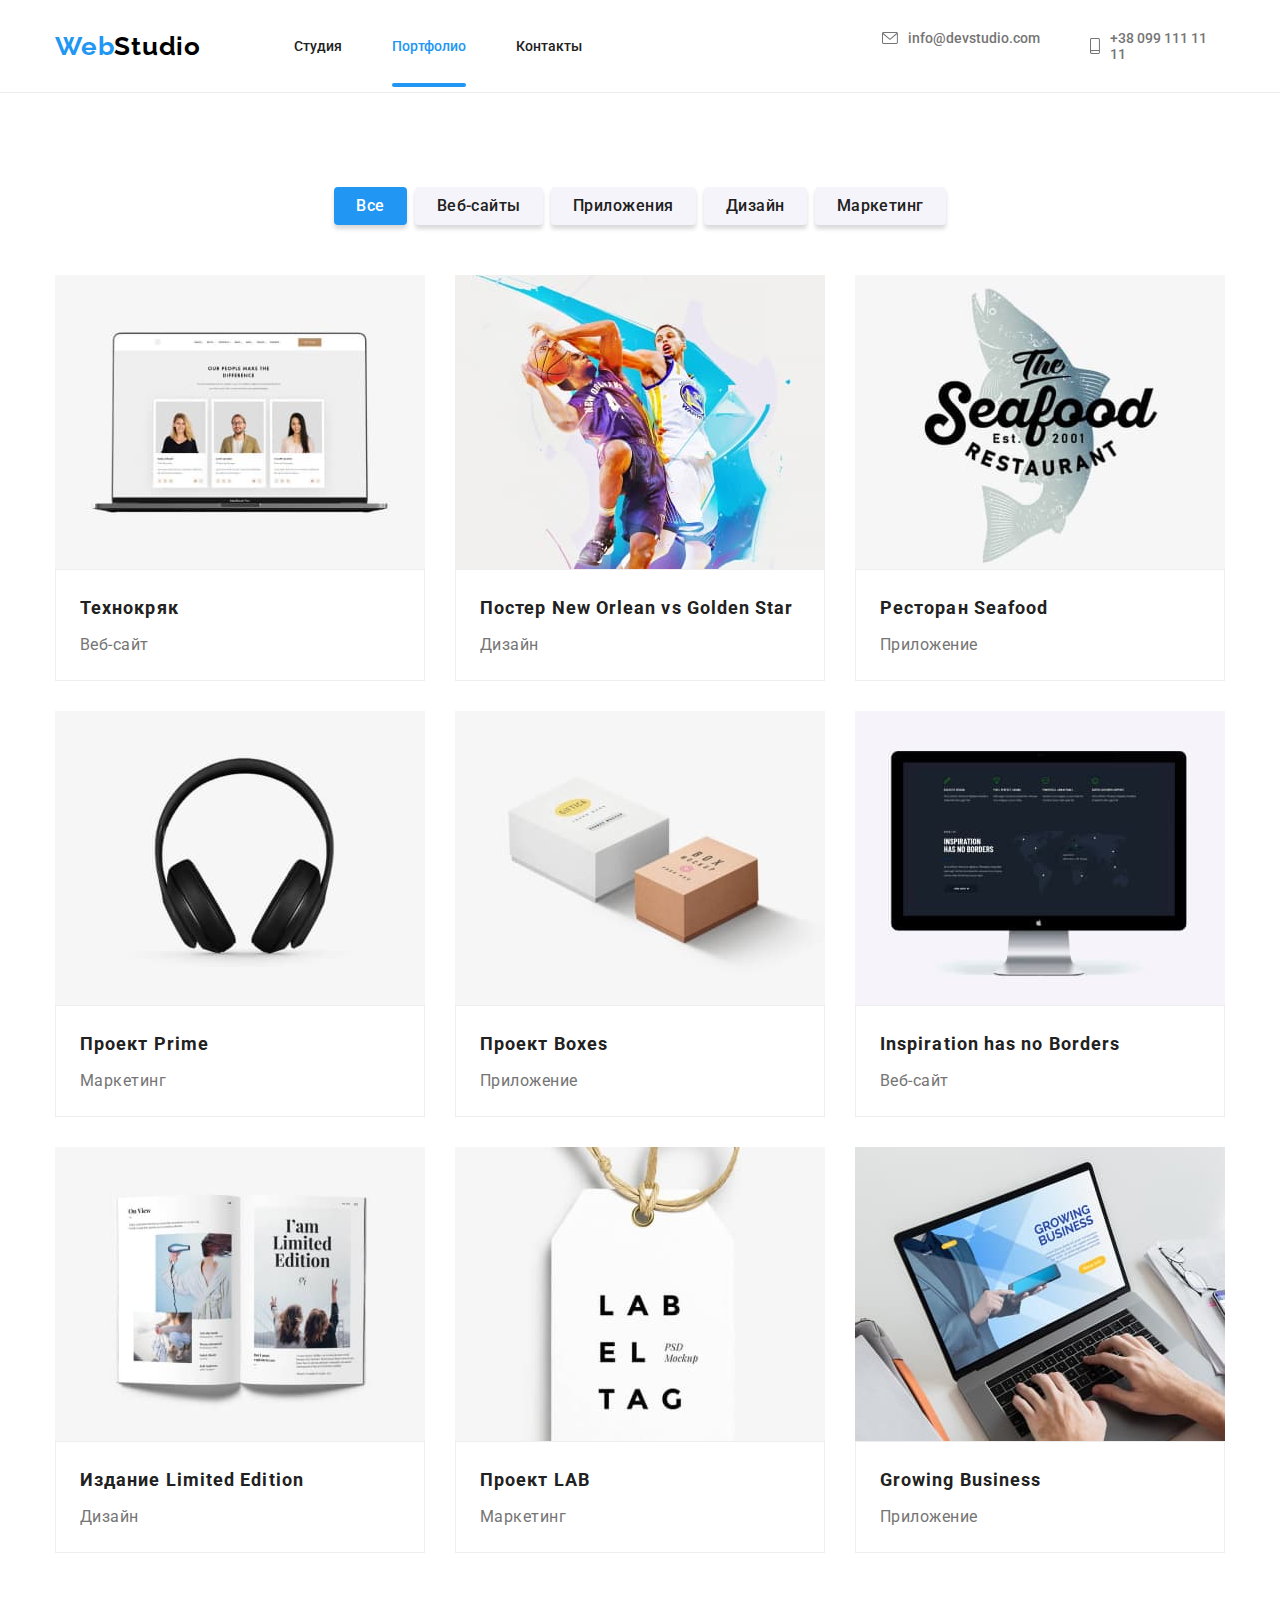
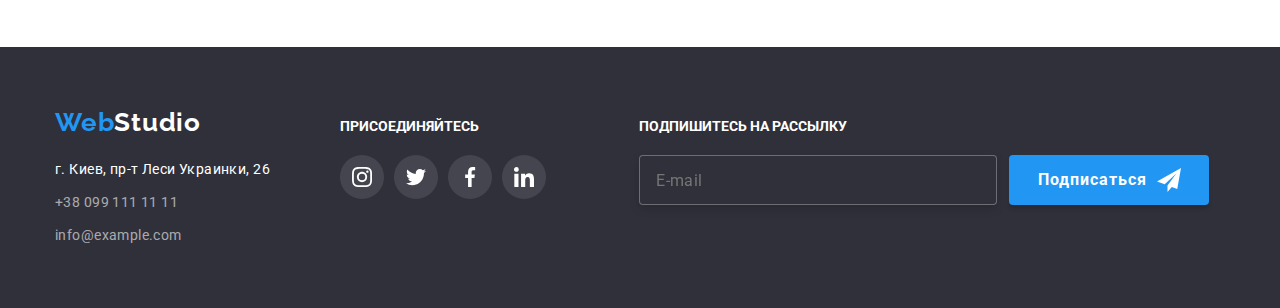
==== portfolio.html @ 6ee3300c "Initial commit" ====
<!DOCTYPE html>
<html lang="ru">
  <head>
    <meta charset="UTF-8" />
    <meta http-equiv="X-UA-Compatible" content="IE=edge" />
    <meta name="viewport" content="width=device-width, initial-scale=1.0" />
    <link
      href="https://fonts.googleapis.com/css2?family=Raleway:wght@700&family=Roboto:wght@400;500;700;900&display=swap"
      rel="stylesheet"
    />
    <link
      rel="stylesheet"
      href="https://cdnjs.cloudflare.com/ajax/libs/modern-normalize/1.1.0/modern-normalize.min.css"
    />
    <link rel="stylesheet" href="./css/main.min.css" />
    <title>Portfolio</title>
  </head>
  <body class="body portfolio">
    <header class="header">
      <div class="container container--nav">
        <a class="logo" href="index.html" lang="en"> <span class="logo-color">Web</span>Studio</a>
        <div class="burger-menu" id="burger-menu" data-menu>
          <nav>
            <ul class="nav-page list">
              <li class="nav-page__item">
                <a href="./index.html" class="nav-page__link">Студия</a>
              </li>
              <li class="nav-page__item">
                <a href="./portfolio.html" class="nav-page__link nav-page__link--current"
                  >Портфолио</a
                >
              </li>
              <li class="nav-page__item"><a href="Контакты" class="nav-page__link">Контакты</a></li>
            </ul>
          </nav>
          <ul class="nav-contact list">
            <li class="nav-contact__item">
              <a
                class="nav-contact__link nav-contact__link--color"
                href="mailto:info@devstudio.com"
              >
                <svg class="nav-contact__envelope" width="16" height="12">
                  <use href="./images/icons/sprite.svg#icon-envelope"></use>
                </svg>
                info@devstudio.com</a
              >
            </li>
            <li class="nav-contact__item">
              <a class="nav-contact__link nav-contact__link--color" href="tel:+380991111111">
                <svg class="nav-contact__phone" width="10" height="16">
                  <use href="./images/icons/sprite.svg#icon-smartphone"></use>
                </svg>
                +38 099 111 11 11</a
              >
            </li>
          </ul>
          <ul class="nav-social list">
            <li class="nav-social__item">Instagram</li>
            <li class="nav-social__item">Twitter</li>
            <li class="nav-social__item">Facebook</li>
            <li class="nav-social__item">LinkedIn</li>
          </ul>
        </div>
        <button
          type="button"
          class="burger"
          aria-expanded="false"
          aria-controls="burger-menu"
          data-menu-button
        >
          <svg class="burger__icon" aria-label="Бургер меню" width="40" height="40">
            <use class="burger__icon-menu" href="./images/icons/sprite.svg#icon-burger"></use>
            <use
              class="burger__icon-close"
              href="./images/icons/sprite.svg#icon-close_burger"
            ></use>
          </svg>
        </button>
      </div>
    </header>
    <main>
      <section class="section">
        <div class="container">
          <h2 hidden>Фильтр</h2>
          <ul class="filter">
            <li class="filter__container">
              <button type="button" class="button filter__button filter__button--current">
                Все
              </button>
            </li>
            <li class="filter__container">
              <button type="button" class="button filter__button">Веб-сайты</button>
            </li>
            <li class="filter__container">
              <button type="button" class="button filter__button">Приложения</button>
            </li>
            <li class="filter__container">
              <button type="button" class="button filter__button">Дизайн</button>
            </li>
            <li class="filter__container">
              <button type="button" class="button filter__button">Маркетинг</button>
            </li>
          </ul>
          <ul class="gallery">
            <li class="card">
              <a class="card__link" href="">
                <div class="card__container">
                  <img
                    srcset="./images/img_nn.jpg 1x, ./images/img_nn@2x.jpg 2x"
                    class="card__img"
                    src="./images/img_nn.jpg"
                    alt="Технокряк"
                    width="370"
                    height="294"
                  />
                  <div class="card__thumb">
                    <p class="card__text">
                      Ресурс предлагает комплексные предложения с разным уровнем функционала и
                      сервисов. Все это позволит посетителю получить исчерпывающие сведения о
                      компании или частном лице.
                    </p>
                  </div>
                </div>
                <div class="card__text-container">
                  <h2 class="card__name">Технокряк</h2>
                  <p class="card__comment">Веб-сайт</p>
                </div>
              </a>
            </li>
            <li class="card">
              <a class="card__link" href="">
                <div class="card__container">
                  <img
                    srcset="./images/img_bb.jpg 1x, ./images/img_bb@2x.jpg 2x"
                    class="card__img"
                    src="./images/img_bb.jpg"
                    alt="Постер New Orlean vs Golden Star"
                    width="370"
                    height="294"
                  />
                  <div class="card__thumb">
                    <p class="card__text">
                      Ресурс предлагает комплексные предложения с разным уровнем функционала и
                      сервисов. Все это позволит посетителю получить исчерпывающие сведения о
                      компании или частном лице.
                    </p>
                  </div>
                </div>
                <div class="card__text-container">
                  <h2 class="card__name">Постер New Orlean vs Golden Star</h2>
                  <p class="card__comment">Дизайн</p>
                </div>
              </a>
            </li>
            <li class="card">
              <a class="card__link" href="">
                <div class="card__container">
                  <img
                    srcset="./images/img_sea.jpg 1x, ./images/img_sea@2x.jpg 2x"
                    class="card__img"
                    src="./images/img_sea.jpg"
                    alt="Ресторан Seafood"
                    width="370"
                    height="294"
                  />
                  <div class="card__thumb">
                    <p class="card__text">
                      Ресурс предлагает комплексные предложения с разным уровнем функционала и
                      сервисов. Все это позволит посетителю получить исчерпывающие сведения о
                      компании или частном лице.
                    </p>
                  </div>
                </div>
                <div class="card__text-container">
                  <h2 class="card__name">Ресторан Seafood</h2>
                  <p class="card__comment">Приложение</p>
                </div>
              </a>
            </li>
            <li class="card">
              <a class="card__link" href="">
                <div class="card__container">
                  <img
                    srcset="./images/img_na.jpg 1x, ./images/img_na@2x.jpg 2x"
                    class="card__img"
                    src="./images/img_na.jpg"
                    alt="Проект Prime"
                    width="370"
                    height="294"
                  />
                  <div class="card__thumb">
                    <p class="card__text">
                      Ресурс предлагает комплексные предложения с разным уровнем функционала и
                      сервисов. Все это позволит посетителю получить исчерпывающие сведения о
                      компании или частном лице.
                    </p>
                  </div>
                </div>
                <div class="card__text-container">
                  <h2 class="card__name">Проект Prime</h2>
                  <p class="card__comment">Маркетинг</p>
                </div>
              </a>
            </li>
            <li class="card">
              <a class="card__link" href="">
                <div class="card__container">
                  <img
                    srcset="./images/img_box.jpg 1x, ./images/img_box@2x.jpg 2x"
                    class="card__img"
                    src="./images/img_box.jpg"
                    alt="Проект Boxes"
                    width="370"
                    height="294"
                  />
                  <div class="card__thumb">
                    <p class="card__text">
                      Ресурс предлагает комплексные предложения с разным уровнем функционала и
                      сервисов. Все это позволит посетителю получить исчерпывающие сведения о
                      компании или частном лице.
                    </p>
                  </div>
                </div>
                <div class="card__text-container">
                  <h2 class="card__name">Проект Boxes</h2>
                  <p class="card__comment">Приложение</p>
                </div>
              </a>
            </li>
            <li class="card">
              <a class="card__link" href="">
                <div class="card__container">
                  <img
                    srcset="./images/img_d.jpg 1x, ./images/img_d@2x.jpg 2x"
                    class="card__img"
                    src="./images/img_d.jpg"
                    alt="Inspiration has no Borders"
                    width="370"
                    height="294"
                  />
                  <div class="card__thumb">
                    <p class="card__text">
                      Ресурс предлагает комплексные предложения с разным уровнем функционала и
                      сервисов. Все это позволит посетителю получить исчерпывающие сведения о
                      компании или частном лице.
                    </p>
                  </div>
                </div>
                <div class="card__text-container">
                  <h2 class="card__name" lang="en">Inspiration has no Borders</h2>
                  <p class="card__comment">Веб-сайт</p>
                </div>
              </a>
            </li>
            <li class="card">
              <a class="card__link" href="">
                <div class="card__container">
                  <img
                    srcset="./images/img_b.jpg 1x, ./images/img_b@2x.jpg 2x"
                    class="card__img"
                    src="./images/img_b.jpg"
                    alt="Издание Limited Edition"
                    width="370"
                    height="294"
                  />
                  <div class="card__thumb">
                    <p class="card__text">
                      Ресурс предлагает комплексные предложения с разным уровнем функционала и
                      сервисов. Все это позволит посетителю получить исчерпывающие сведения о
                      компании или частном лице.
                    </p>
                  </div>
                </div>
                <div class="card__text-container">
                  <h2 class="card__name">Издание Limited Edition</h2>
                  <p class="card__comment">Дизайн</p>
                </div>
              </a>
            </li>
            <li class="card">
              <a class="card__link" href="">
                <div class="card__container">
                  <img
                    srcset="./images/img_lab.jpg 1x, ./images/img_lab@2x.jpg 2x"
                    class="card__img"
                    src="./images/img_lab.jpg"
                    alt="Проект LAB"
                    width="370"
                    height="294"
                  />
                  <div class="card__thumb">
                    <p class="card__text">
                      Ресурс предлагает комплексные предложения с разным уровнем функционала и
                      сервисов. Все это позволит посетителю получить исчерпывающие сведения о
                      компании или частном лице.
                    </p>
                  </div>
                </div>
                <div class="card__text-container">
                  <h2 class="card__name">Проект LAB</h2>
                  <p class="card__comment">Маркетинг</p>
                </div>
              </a>
            </li>
            <li class="card">
              <a class="card__link" href="">
                <div class="card__container">
                  <img
                    srcset="./images/img_n.jpg 1x, ./images/img_n@2x.jpg 2x"
                    class="card__img"
                    src="./images/img_n.jpg"
                    alt="Growing Business"
                    width="370"
                    height="294"
                  />
                  <div class="card__thumb">
                    <p class="card__text">
                      Ресурс предлагает комплексные предложения с разным уровнем функционала и
                      сервисов. Все это позволит посетителю получить исчерпывающие сведения о
                      компании или частном лице.
                    </p>
                  </div>
                </div>
                <div class="card__text-container">
                  <h2 class="card__name" lang="en">Growing Business</h2>
                  <p class="card__comment">Приложение</p>
                </div>
              </a>
            </li>
          </ul>
        </div>
      </section>
    </main>
    <footer class="footer">
      <div class="container container--footer">
        <div class="connect-footer">
          <div class="adress">
            <a class="logo" href="./index.html" lang="en">
              <span class="logo-color">Web</span><span class="logo-color2">Studio</span></a
            >
            <address>
              <ul class="footer-adress list">
                <li class="footer-adress__item">
                  <a class="footer-adress__link" href="https://goo.gl/maps/iKXkamstdU8A9RDW7"
                    >г. Киев, пр-т Леси Украинки, 26</a
                  >
                </li>
                <li class="footer-adress__item">
                  <a class="footer-adress__link footer-adress__telmail" href="tel:+380991111111"
                    >+38 099 111 11 11</a
                  >
                </li>
                <li class="footer-adress__item">
                  <a
                    class="footer-adress__link footer-adress__telmail"
                    href="mailto:info@example.com"
                    >info@example.com</a
                  >
                </li>
              </ul>
            </address>
          </div>
          <div class="content">
            <h4 class="footer__title">ПРИСОЕДИНЯЙТЕСЬ</h4>
            <ul class="social-network social-network-footer list">
              <li class="social-network__item">
                <a class="social-network__link" href="" aria-label="Instagram">
                  <svg class="social-network__icon" width="20" height="20">
                    <use href="./images/icons/sprite.svg#icon-instagram"></use>
                  </svg>
                </a>
              </li>
              <li class="social-network__item">
                <a class="social-network__link" href="" aria-label="Twitter">
                  <svg class="social-network__icon" width="20" height="20">
                    <use href="./images/icons/sprite.svg#icon-twitter"></use>
                  </svg>
                </a>
              </li>
              <li class="social-network__item">
                <a class="social-network__link" href="" aria-label="Facebook">
                  <svg class="social-network__icon" width="20" height="20">
                    <use href="./images/icons/sprite.svg#icon-facebook"></use>
                  </svg>
                </a>
              </li>
              <li class="social-network__item">
                <a class="social-network__link" href="" aria-label="LinkedIn">
                  <svg class="social-network__icon" width="20" height="20">
                    <use href="./images/icons/sprite.svg#icon-linkedin"></use>
                  </svg>
                </a>
              </li>
            </ul>
          </div>
        </div>
        <div class="footer-connect">
          <h4 class="footer__title">ПОДПИШИТЕСЬ НА РАССЫЛКУ</h4>
          <form class="footer-connect__form">
            <label class="footer-connect__field">
              <input
                class="footer-connect__input"
                name="footer-email"
                type="email"
                placeholder="E-mail"
              />
            </label>
            <div class="footer_button">
              <button type="submit" class="button button-footer">Подписаться</button>
              <svg class="button-footer-icon" width="24" height="24">
                <use href="./images/icons/sprite.svg#icon-telegram"></use>
              </svg>
            </div>
          </form>
        </div>
      </div>
    </footer>
    <script src="./js/modal.js"></script>
    <script src="./js/burger.js"></script>
  </body>
</html>
---- css/main.min.css ----
h1,h2,h3,h4,h5,h6,p,ul{margin-top:0;margin-bottom:0}ul{padding-left:0}.body .button{cursor:pointer;border:none}html{-webkit-box-sizing:border-box;box-sizing:border-box}*,*::before,*::after{-webkit-box-sizing:inherit;box-sizing:inherit}img{display:block;max-width:100%;height:auto}.body{font-family:Roboto, sans-serif;font-style:normal;font-weight:400;color:#757575}.container{margin:0 auto;padding-left:15px;padding-right:15px}@media screen and (min-width: 480px){.container{width:480px}}@media screen and (min-width: 768px){.container{width:768px}}@media screen and (min-width: 1200px){.container{width:1200px}}.section{padding-top:60px}@media screen and (min-width: 1200px){.section{padding-top:94px;padding-bottom:94px}}.list,.main .company-list,.task-list,.company-title,.clients-title,.gallery{list-style-type:none;margin:0;padding:0}.title-h2{font-weight:700;font-size:28px;line-height:1.16;text-align:center;letter-spacing:0.03em;color:#212121}@media screen and (max-width: 1199px){.title-h2{margin-bottom:30px}}@media screen and (min-width: 1200px){.title-h2{margin-bottom:50px}}@media screen and (min-width: 1200px){.title-h2{font-size:36px}}.logo{font-family:Raleway, sans-serif;font-weight:700;text-decoration:none;font-size:24px;line-height:1.16;letter-spacing:0.03em;color:#000}@media screen and (min-width: 1200px){.logo{margin-right:93px;font-size:26px;line-height:1.19;margin-bottom:25px;margin-top:25px}}.logo-color{color:#2196f3}.logo-color2{color:#fff}.button{font-weight:700;font-size:16px;font-family:inherit;line-height:1.87;letter-spacing:0.06em;color:#fff;background-color:#2196f3;-webkit-box-shadow:0px 4px 4px rgba(0,0,0,0.15);box-shadow:0px 4px 4px rgba(0,0,0,0.15);border-radius:4px;-webkit-transition:background-color 250ms cubic-bezier(0.4, 0, 0.2, 1);transition:background-color 250ms cubic-bezier(0.4, 0, 0.2, 1)}.button:hover,.button:focus{background-color:#188ce8}.button-hero{display:block;margin:0 auto;padding:10px 32px}.footer_button{position:relative}.button-footer{display:-webkit-box;display:-ms-flexbox;display:flex;padding:10px 62px 10px 29px;margin-left:12px}@media screen and (max-width: 1199px){.button-footer{margin-left:0px;margin-bottom:60px}}.button-footer-icon{position:absolute;fill:white;top:13px;right:28px}.button-modal{display:block;margin:0 auto;padding:10px 55px}.social-network{display:-webkit-box;display:-ms-flexbox;display:flex;-webkit-box-pack:center;-ms-flex-pack:center;justify-content:center}.social-network__item:not(:last-child){margin-right:10px}.social-network__link{display:-webkit-box;display:-ms-flexbox;display:flex;width:44px;height:44px;border-radius:50%;-webkit-box-pack:center;-ms-flex-pack:center;justify-content:center;-webkit-box-align:center;-ms-flex-align:center;align-items:center;cursor:pointer;background-color:rgba(255,255,255,0.1);fill:#fff;-webkit-transition:250ms cubic-bezier(0.4, 0, 0.2, 1);transition:250ms cubic-bezier(0.4, 0, 0.2, 1)}.social-network__link:hover,.social-network__link:focus{background-color:#2196f3;fill:#fff}.social-network-team{margin-top:16px}.social-network-team__item{fill:#afb1b8}.social-network-team__link{background-color:#fff;fill:#afb1b8}.social-network-team__link:hover,.social-network-team__link:focus{-webkit-filter:drop-shadow(0px 4px 4px rgba(0,0,0,0.25));filter:drop-shadow(0px 4px 4px rgba(0,0,0,0.25))}.header{border-bottom:1px solid #ececec;background-color:#fff;position:relative}.container--nav{display:-webkit-box;display:-ms-flexbox;display:flex;-webkit-box-align:center;-ms-flex-align:center;align-items:center}@media screen and (max-width: 767px){.container--nav{-webkit-box-pack:justify;-ms-flex-pack:justify;justify-content:space-between}}@media screen and (min-width: 768px) and (max-width: 1199px){.nav-contact{-webkit-box-orient:vertical;-webkit-box-direction:normal;-ms-flex-direction:column;flex-direction:column}}.nav-page,.nav-contact{display:-webkit-box;display:-ms-flexbox;display:flex;list-style-type:none;margin-left:auto;font-weight:500;font-size:14px}@media screen and (max-width: 767px){.nav-page,.nav-contact{-webkit-box-orient:vertical;-webkit-box-direction:normal;-ms-flex-direction:column;flex-direction:column;font-size:40px;line-height:1.17;letter-spacing:0.02em}}@media screen and (min-width: 768px) and (max-width: 1199px){.nav-page,.nav-contact{margin-left:88px}}@media screen and (min-width: 768px){.nav-page__item:not(:last-child),.nav-contact__item:not(:last-child){margin-right:50px}}.nav-page__link,.nav-contact__link{padding-top:10px;padding-bottom:0px;position:relative;text-decoration:none;color:#212121;-webkit-transition:250ms cubic-bezier(0.4, 0, 0.2, 1);transition:250ms cubic-bezier(0.4, 0, 0.2, 1)}@media screen and (min-width: 1200px){.nav-page__link,.nav-contact__link{padding-top:30px}}@media screen and (min-width: 768px){.nav-page__link,.nav-contact__link{padding-top:30px;padding-bottom:30px}}.nav-page__link--color,.nav-contact__link--color{padding-top:10px;padding-bottom:0px;text-decoration:none;color:#757575;-webkit-transition:250ms cubic-bezier(0.4, 0, 0.2, 1);transition:250ms cubic-bezier(0.4, 0, 0.2, 1)}@media screen and (min-width: 1200px){.nav-page__link--color,.nav-contact__link--color{padding-top:30px;padding-bottom:30px}}.nav-page__link--current,.nav-contact__link--current{color:#2196f3}.nav-page__link--current::after,.nav-contact__link--current::after{content:'';position:absolute;left:0;bottom:-3px;width:100%;height:4px;background-color:#2196f3;border-radius:2px}.nav-page__link:hover,.nav-page__link:focus,.nav-contact__link:hover,.nav-contact__link:focus{color:#2196f3;fill:#2196f3}.nav-page__envelope,.nav-page__phone,.nav-contact__envelope,.nav-contact__phone{margin-right:10px;fill:currentColor}@media screen and (max-width: 767px){.nav-page__envelope,.nav-page__phone,.nav-contact__envelope,.nav-contact__phone{display:none}}.nav-page__link--color,.nav-contact__link--color{display:-webkit-box;display:-ms-flexbox;display:flex;-webkit-box-align:center;-ms-flex-align:center;align-items:center}@media screen and (max-width: 767px){.nav-contact__item:last-child{font-size:24px;line-height:1.16;letter-spacing:0.02em}.nav-contact__item:not(:last-child){font-size:34px;line-height:1.17;letter-spacing:0.02em;color:#2196f3}}@media screen and (min-width: 768px) and (max-width: 1200px){.nav-contact__item:last-child{padding-bottom:21px}.nav-contact__item:not(:last-child){padding-top:11px;margin-right:0px}}@media screen and (max-width: 767px){.nav-contact__item:not(:last-child){margin-top:306px}}@media screen and (min-width: 1200px){.nav-contact__item:not(:last-child){margin-left:300px}}@media screen and (max-width: 767px){.nav-page__item{margin-bottom:32px}}.burger{background-color:transparent;border:none;margin:0;padding:0;cursor:pointer}@media screen and (min-width: 768px){.burger{display:none}}.burger__icon-close{display:none}.burger.is-open .burger__icon-close{display:block}.burger.is-open .burger__icon-menu{display:none}.burger__icon{fill:currentColor}.burger:hover,.burger:focus{color:#2196f3}.nav-social{display:-webkit-box;display:-ms-flexbox;display:flex;margin-top:64px;font-size:18px;line-height:1.22;letter-spacing:0.02em;color:#2196f3}.nav-social__item:not(:last-child)::after{content:'';border:1px solid rgba(33,33,33,0.2);-webkit-transform:rotate(90deg);transform:rotate(90deg);margin-left:10px;margin-right:10px}@media screen and (min-width: 768px){.nav-social{display:none}}.burger-menu{display:-webkit-box;display:-ms-flexbox;display:flex;-webkit-box-align:center;-ms-flex-align:center;align-items:center}@media screen and (max-width: 767px){.burger-menu{display:none;position:absolute;top:100%;left:0;width:100%;background-color:#fff;padding:48px 40px;z-index:20}}@media screen and (max-width: 767px){.burger-menu.is-open{display:block}}.hero{background-color:#2f303a;padding-top:118px;padding-bottom:118px}@media screen and (min-width: 1200px){.hero{padding-top:200px;padding-bottom:210px}}.hero__title{font-weight:900;font-size:26px;line-height:1.61;text-align:center;letter-spacing:0.06em;text-transform:uppercase;color:#fff;margin-top:0;margin-bottom:30px}@media screen and (min-width: 1200px){.hero__title{font-size:44px;line-height:1.36}}.feature{list-style-type:none}@media screen and (min-width: 768px){.feature{display:-webkit-box;display:-ms-flexbox;display:flex;-ms-flex-wrap:wrap;flex-wrap:wrap;margin-right:-30px}}@media screen and (max-width: 767px){.feature__item{max-width:450px;margin-bottom:30px}}@media screen and (min-width: 768px) and (max-width: 1199px){.feature__item{width:calc((100% - 4 * 15px) / 2);margin-bottom:30px;margin-right:30px}}@media screen and (min-width: 1200px){.feature__item{width:270px}}@media screen and (min-width: 1200px){.feature__item:not(:last-child){margin-right:30px}}.feature__background{display:-webkit-box;display:-ms-flexbox;display:flex;-webkit-box-pack:center;-ms-flex-pack:center;justify-content:center;-webkit-box-align:center;-ms-flex-align:center;align-items:center;width:100%;height:120px;margin-bottom:30px;background-color:#f5f4fa}.feature__title{margin:0;font-weight:700;font-size:14px;line-height:1.14;letter-spacing:0.03em;text-transform:uppercase;color:#212121}@media screen and (max-width: 767px){.feature__title{text-align:center}}.feature__text{margin-top:10px;margin-bottom:0;font-size:14px;line-height:1.71;letter-spacing:0.03em}.overlay{background-image:-webkit-gradient(linear, left bottom, left top, from(rgba(47,48,58,0.4)), to(rgba(47,48,58,0.4))),url(../images/img_overlay.jpg);background-image:linear-gradient(to top, rgba(47,48,58,0.4), rgba(47,48,58,0.4)),url(../images/img_overlay.jpg);max-width:1600px;margin-left:auto;margin-right:auto;background-position:center;background-size:cover;background-repeat:no-repeat}@media screen and (-webkit-min-device-pixel-ratio: 2), screen and (min-resolution: 2dppx){.overlay{background-image:-webkit-gradient(linear, left bottom, left top, from(rgba(47,48,58,0.4)), to(rgba(47,48,58,0.4))),url(../images/img_overlay@2x.jpg);background-image:linear-gradient(to top, rgba(47,48,58,0.4), rgba(47,48,58,0.4)),url(../images/img_overlay@2x.jpg)}}@media screen and (max-width: 767px){.overlay{background-image:-webkit-gradient(linear, left bottom, left top, from(rgba(47,48,58,0.4)), to(rgba(47,48,58,0.4))),url(../images/img_overlay_mobile.jpg);background-image:linear-gradient(to top, rgba(47,48,58,0.4), rgba(47,48,58,0.4)),url(../images/img_overlay_mobile.jpg)}}@media screen and (max-width: 767px) and (-webkit-min-device-pixel-ratio: 2), screen and (max-width: 767px) and (min-resolution: 2dppx){.overlay{background-image:-webkit-gradient(linear, left bottom, left top, from(rgba(47,48,58,0.4)), to(rgba(47,48,58,0.4))),url(../images/img_overlay_mobile@2x.jpg);background-image:linear-gradient(to top, rgba(47,48,58,0.4), rgba(47,48,58,0.4)),url(../images/img_overlay_mobile@2x.jpg)}}@media screen and (min-width: 768px) and (max-width: 1199px){.overlay{background-image:-webkit-gradient(linear, left bottom, left top, from(rgba(47,48,58,0.4)), to(rgba(47,48,58,0.4))),url(../images/img_overlay_tablet.jpg);background-image:linear-gradient(to top, rgba(47,48,58,0.4), rgba(47,48,58,0.4)),url(../images/img_overlay_tablet.jpg)}}@media screen and (min-width: 768px) and (max-width: 1199px) and (-webkit-min-device-pixel-ratio: 2), screen and (min-width: 768px) and (max-width: 1199px) and (min-resolution: 2dppx){.overlay{background-image:-webkit-gradient(linear, left bottom, left top, from(rgba(47,48,58,0.4)), to(rgba(47,48,58,0.4))),url(../images/img_overlay_tablet@2x.jpg);background-image:linear-gradient(to top, rgba(47,48,58,0.4), rgba(47,48,58,0.4)),url(../images/img_overlay_tablet@2x.jpg)}}.backdrop{position:fixed;top:0;left:0;width:100%;height:100%;z-index:10;background-color:rgba(0,0,0,0.2);overflow-y:scroll;-webkit-transition:opacity 250ms cubic-bezier(0.4, 0, 0.2, 1),visibility 250ms cubic-bezier(0.4, 0, 0.2, 1);transition:opacity 250ms cubic-bezier(0.4, 0, 0.2, 1),visibility 250ms cubic-bezier(0.4, 0, 0.2, 1)}.backdrop.is-hidden{visibility:hidden;opacity:0;pointer-events:none}.modal-backdrop.is-hidden .modal{opacity:0;-webkit-transform:translate(-50%, -50%) scale(1.5);transform:translate(-50%, -50%) scale(1.5)}.modal{position:absolute;top:50%;left:50%;-webkit-transform:translate(-50%, -50%);transform:translate(-50%, -50%);display:-webkit-box;display:-ms-flexbox;display:flex;-webkit-box-align:center;-ms-flex-align:center;align-items:center;-webkit-box-pack:center;-ms-flex-pack:center;justify-content:center;max-width:528px;padding:40px;background-color:#fff;-webkit-box-shadow:0px 1px 3px rgba(0,0,0,0.12),0px 1px 1px rgba(0,0,0,0.14),0px 2px 1px rgba(0,0,0,0.2);box-shadow:0px 1px 3px rgba(0,0,0,0.12),0px 1px 1px rgba(0,0,0,0.14),0px 2px 1px rgba(0,0,0,0.2);border-radius:4px;opacity:1;-webkit-transform:translate(-50%, -50%) scale(1);transform:translate(-50%, -50%) scale(1);-webkit-transition:opacity 250ms cubic-bezier(0.4, 0, 0.2, 1),-webkit-transform 250ms cubic-bezier(0.4, 0, 0.2, 1);transition:opacity 250ms cubic-bezier(0.4, 0, 0.2, 1),-webkit-transform 250ms cubic-bezier(0.4, 0, 0.2, 1);transition:transform 250ms cubic-bezier(0.4, 0, 0.2, 1),opacity 250ms cubic-bezier(0.4, 0, 0.2, 1);transition:transform 250ms cubic-bezier(0.4, 0, 0.2, 1),opacity 250ms cubic-bezier(0.4, 0, 0.2, 1),-webkit-transform 250ms cubic-bezier(0.4, 0, 0.2, 1)}@media screen and (min-width: 480px) and (max-width: 1199px){.modal{width:450px}}.close-button{position:absolute;top:8px;right:8px;display:-webkit-box;display:-ms-flexbox;display:flex;-webkit-box-pack:center;-ms-flex-pack:center;justify-content:center;-webkit-box-align:center;-ms-flex-align:center;align-items:center;padding:0;margin:0;width:30px;height:30px;background-color:#fff;border:1px solid rgba(0,0,0,0.1);border-radius:50%;cursor:pointer;-webkit-transition:250ms cubic-bezier(0.4, 0, 0.2, 1);transition:250ms cubic-bezier(0.4, 0, 0.2, 1)}.close-button__icon{fill:currentColor}.close-button:hover,.close-button:focus{color:#2196f3}.order-form__title{display:-webkit-box;display:-ms-flexbox;display:flex;-webkit-box-pack:center;-ms-flex-pack:center;justify-content:center;margin-bottom:12px;font-weight:700;font-size:20px;line-height:1.15;color:#212121}@media screen and (max-width: 1199px){.order-form__title{font-size:20px;line-height:1.5;text-align:center;letter-spacing:0.03em}}.order-form__field{display:block;margin-bottom:10px;text-align:left}.order-form__label,.order-form__comments__label,.order-form__comments__text{display:inline-block;margin-bottom:4px;font-size:12px;line-height:1.17;letter-spacing:0.01em}@media screen and (max-width: 1199px){.order-form__label,.order-form__comments__label,.order-form__comments__text{letter-spacing:0.03em}}.order-form__input-container{position:relative;display:block}.order-form__input{display:-webkit-box;display:-ms-flexbox;display:flex;width:100%;height:40px;padding:12px 16px;padding-left:42px;line-height:1.14;letter-spacing:0.01em;color:#757575;border:1px solid rgba(33,33,33,0.2);border-radius:4px;-webkit-transition:border-color 250ms cubic-bezier(0.4, 0, 0.2, 1);transition:border-color 250ms cubic-bezier(0.4, 0, 0.2, 1)}.order-form__icon{position:absolute;top:50%;left:13px;color:#212121;fill:currentColor;-webkit-transform:translateY(-50%);transform:translateY(-50%);-webkit-transition:color 250ms cubic-bezier(0.4, 0, 0.2, 1);transition:color 250ms cubic-bezier(0.4, 0, 0.2, 1)}.order-form__field:focus-within .order-form__input,.order-form__field:focus-within .order-form__comments__text{outline:0;border-color:#2196f3}.order-form__field:focus-within .order-form__icon{color:#2196f3}.order-form__comments{margin-bottom:20px}.order-form__comments__text{display:-webkit-box;display:-ms-flexbox;display:flex;width:100%;height:120px;padding:12px 16px;resize:none;color:#757575;border:1px solid rgba(33,33,33,0.2);border-radius:4px;-webkit-transition:border-color 250ms cubic-bezier(0.4, 0, 0.2, 1);transition:border-color 250ms cubic-bezier(0.4, 0, 0.2, 1)}.order-form__comments::-webkit-input-placeholder{color:rgba(117,117,117,0.5)}.order-form__comments:-ms-input-placeholder{color:rgba(117,117,117,0.5)}.order-form__comments::-ms-input-placeholder{color:rgba(117,117,117,0.5)}.order-form__comments::placeholder{color:rgba(117,117,117,0.5)}.checkbox{display:-webkit-box;display:-ms-flexbox;display:flex;-webkit-box-pack:center;-ms-flex-pack:center;justify-content:center;-webkit-box-align:center;-ms-flex-align:center;align-items:center;margin-bottom:30px;width:100%}.checkbox__container{position:relative;display:block;width:16px;height:15px;margin-right:8px;cursor:pointer}.checkbox__icon-checked{position:absolute;top:0;left:0;width:16px;height:15px;-webkit-transform:scale(0.2);transform:scale(0.2);opacity:0;-webkit-transition:opacity 250ms cubic-bezier(0.4, 0, 0.2, 1),-webkit-transform 250ms cubic-bezier(0.4, 0, 0.2, 1);transition:opacity 250ms cubic-bezier(0.4, 0, 0.2, 1),-webkit-transform 250ms cubic-bezier(0.4, 0, 0.2, 1);transition:transform 250ms cubic-bezier(0.4, 0, 0.2, 1),opacity 250ms cubic-bezier(0.4, 0, 0.2, 1);transition:transform 250ms cubic-bezier(0.4, 0, 0.2, 1),opacity 250ms cubic-bezier(0.4, 0, 0.2, 1),-webkit-transform 250ms cubic-bezier(0.4, 0, 0.2, 1)}.checkbox__icon-unchecked{position:absolute;top:0;left:0;display:block;width:16px;height:15px;border:2px solid #757575;border-radius:2px;-webkit-transition:border-color 250ms cubic-bezier(0.4, 0, 0.2, 1),border-color 250ms cubic-bezier(0.4, 0, 0.2, 1);transition:border-color 250ms cubic-bezier(0.4, 0, 0.2, 1),border-color 250ms cubic-bezier(0.4, 0, 0.2, 1)}.checkbox__label{cursor:pointer;font-size:14px;line-height:1.71;letter-spacing:0.03em;color:#757575}@media screen and (max-width: 1199px){.checkbox__label{display:-webkit-box;display:-ms-flexbox;display:flex;-ms-flex-line-pack:center;align-content:center;-webkit-box-orient:vertical;-webkit-box-direction:normal;-ms-flex-direction:column;flex-direction:column;-webkit-box-align:start;-ms-flex-align:start;align-items:flex-start;margin-left:5px}}.checkbox__link{color:#2196f3;-webkit-text-decoration-line:underline;text-decoration-line:underline}.checkbox__input{position:absolute;white-space:nowrap;width:1px;height:1px;overflow:hidden;border:0;padding:0;clip:rect(0 0 0 0);-webkit-clip-path:inset(50%);clip-path:inset(50%);margin:-1px}.checkbox__input:checked+.checkbox__icon-checked{-webkit-transform:scale(1);transform:scale(1);opacity:1}.checkbox__input:checked ~ .checkbox__icon-unchecked{border-color:#2196f3}.checkbox__input:focus ~ .checkbox__icon-unchecked,.checkbox__input:hover ~ .checkbox__icon-unchecked{border-color:#2196f3}.checkbox__input:focus:checked ~ .checkbox__icon-unchecked,.checkbox__input:hover:checked ~ .checkbox__icon-unchecked{border-color:#2196f3}.team{background-color:#f5f4fa}@media screen and (min-width: 768px){.team__cont{display:-webkit-box;display:-ms-flexbox;display:flex;-ms-flex-wrap:wrap;flex-wrap:wrap;margin-left:-15px}}@media screen and (min-width: 1200px){.team__cont{-webkit-box-pack:justify;-ms-flex-pack:justify;justify-content:space-between}}.team__item{background-color:#fff;-webkit-box-shadow:0px 1px 3px rgba(0,0,0,0.12),0px 1px 1px rgba(0,0,0,0.14),0px 2px 1px rgba(0,0,0,0.2);box-shadow:0px 1px 3px rgba(0,0,0,0.12),0px 1px 1px rgba(0,0,0,0.14),0px 2px 1px rgba(0,0,0,0.2);border-radius:0px 0px 4px 4px}@media screen and (max-width: 767px){.team__item{max-width:450px;margin-bottom:30px}}@media screen and (min-width: 768px) and (max-width: 1199px){.team__item{width:calc((100% - 4 * 15px) / 2);margin-bottom:30px;margin-left:15px;margin-right:15px}}@media screen and (min-width: 1200px){.team__list:not(:last-child){margin-right:30px}}@media screen and (max-width: 1199px){.team__img{width:100%}}.team__party{padding-bottom:10px;font-weight:500;font-size:16px;line-height:1.18;text-align:center;letter-spacing:0.03em;color:#212121}.team__post{font-size:16px;line-height:1.18;text-align:center;letter-spacing:0.03em}.team__text{padding-top:30px;padding-bottom:30px}.task{padding-top:0px}@media screen and (max-width: 1199px){.task{display:none}}.task__container{width:100%;height:70px;position:absolute;display:-webkit-box;display:-ms-flexbox;display:flex;-webkit-box-pack:center;-ms-flex-pack:center;justify-content:center;-webkit-box-align:center;-ms-flex-align:center;align-items:center;bottom:0px;left:0px;color:#fff;background-color:rgba(47,48,58,0.8)}.task__name{position:relative}.task__text{font-size:14px;font-weight:700}.task__list{display:-webkit-box;display:-ms-flexbox;display:flex;-webkit-box-pack:justify;-ms-flex-pack:justify;justify-content:space-between}.task__item:not(:last-child){margin-right:30px}.clients__list{display:-webkit-box;display:-ms-flexbox;display:flex;list-style-type:none;padding:0}@media screen and (max-width: 1199px){.clients__list{-ms-flex-wrap:wrap;flex-wrap:wrap;margin-left:-15px;margin-right:-15px}}.clients__item{border-radius:4px;border:1px solid #afb1b8;display:-webkit-box;display:-ms-flexbox;display:flex;-webkit-box-align:center;-ms-flex-align:center;align-items:center;-webkit-box-pack:center;-ms-flex-pack:center;justify-content:center;height:92px}@media screen and (max-width: 767px){.clients__item{-ms-flex-wrap:wrap;flex-wrap:wrap;width:calc((100% - 4 * 15px) / 2);margin-bottom:30px;margin-left:15px;margin-right:15px}}@media screen and (min-width: 768px) and (max-width: 1199px){.clients__item{-ms-flex-wrap:wrap;flex-wrap:wrap;width:calc((100% - 6 * 15px) / 3);margin-bottom:30px;margin-left:15px;margin-right:15px}}@media screen and (min-width: 1200px){.clients__item{width:170px}.clients__item:not(:last-child){margin-right:30px}}.clients__link{fill:#afb1b8;-webkit-transition:250ms cubic-bezier(0.4, 0, 0.2, 1);transition:250ms cubic-bezier(0.4, 0, 0.2, 1)}.clients__link:hover,.clients__link:focus{border:1px solid #2196f3;fill:#2196f3}.filter,.gallery{list-style-type:none;font-size:14px}.filter{display:-webkit-box;display:-ms-flexbox;display:flex;-webkit-box-pack:center;-ms-flex-pack:center;justify-content:center}@media screen and (max-width: 767px){.filter{-ms-flex-wrap:wrap;flex-wrap:wrap;-webkit-box-pack:start;-ms-flex-pack:start;justify-content:flex-start}}@media screen and (max-width: 767px){.filter__container{margin-bottom:8px}}.filter__container:not(:last-child){margin-right:8px}.filter__button{padding:6px 22px;letter-spacing:0.06em;color:#212121;font-family:inherit;font-weight:500;font-size:16px;line-height:1.62;letter-spacing:0.03em;background-color:#f5f4fa;border-radius:4px;-webkit-transition:250ms cubic-bezier(0.4, 0, 0.2, 1);transition:250ms cubic-bezier(0.4, 0, 0.2, 1)}.filter__button:hover,.filter__button:focus{background-color:#2196f3;-webkit-box-shadow:0px 3px 1px rgba(0,0,0,0.1),0px 1px 2px rgba(0,0,0,0.08),0px 2px 2px rgba(0,0,0,0.12);box-shadow:0px 3px 1px rgba(0,0,0,0.1),0px 1px 2px rgba(0,0,0,0.08),0px 2px 2px rgba(0,0,0,0.12);color:#fff}.filter__button--current{background-color:#2196f3;color:#fff}.gallery{display:-webkit-box;display:-ms-flexbox;display:flex;-ms-flex-wrap:wrap;flex-wrap:wrap;margin-top:50px}@media screen and (min-width: 768px) and (max-width: 1199px){.gallery{margin-right:-30px}}@media screen and (max-width: 1199px){.gallery{margin-top:30px}}.card{margin-right:30px;margin-bottom:30px}@media screen and (max-width: 767px){.card{margin-right:0}}@media screen and (min-width: 768px) and (max-width: 1199px){.card{width:calc((100% - 4 * 15px) / 2);margin-bottom:30px;margin-right:30px}}@media screen and (min-width: 768px) and (max-width: 1199px){.card:nth-child(2n){margin-right:0px}.card:nth-last-child(-n+3){margin-bottom:60}}@media screen and (min-width: 1200px){.card:nth-child(3n){margin-right:0px}.card:nth-last-child(-n+3){margin-bottom:0}}.card__link{text-decoration:none;-ms-scroll-snap-type:none;scroll-snap-type:none;display:inline-block;-webkit-transition:250ms cubic-bezier(0.4, 0, 0.2, 1);transition:250ms cubic-bezier(0.4, 0, 0.2, 1)}.card__link:hover{-webkit-box-shadow:0px 1px 1px rgba(0,0,0,0.12),0px 4px 4px rgba(0,0,0,0.06),1px 4px 6px rgba(0,0,0,0.16);box-shadow:0px 1px 1px rgba(0,0,0,0.12),0px 4px 4px rgba(0,0,0,0.06),1px 4px 6px rgba(0,0,0,0.16)}.card__name{margin-bottom:4px;font-weight:700;font-size:18px;line-height:2;letter-spacing:0.06em;color:#212121}.card__comment{font-size:16px;line-height:1.88;letter-spacing:0.03em;color:#757575}.card__container{position:relative;overflow:hidden}.card__text-container{padding:20px 24px;border:1px solid #eee}.card__img{display:block;max-width:100%;height:auto}@media screen and (min-width: 480px) and (max-width: 767px){.card__img{width:450px}}.card__text{padding:63px 24px}.card__thumb{width:100%;height:100%;top:0px;left:0px;color:#fff;position:absolute;background-color:rgba(33,150,243,0.9);font-size:18px;line-height:1.55;letter-spacing:0.03em;-webkit-transform:translateY(100%);transform:translateY(100%);-webkit-transition:250ms cubic-bezier(0.4, 0, 0.2, 1);transition:250ms cubic-bezier(0.4, 0, 0.2, 1)}.card__link:hover .card__thumb,.card__link:focus .card__thumb{-webkit-transform:translateY(0);transform:translateY(0)}.footer{background-color:#2f303a}.footer__title{margin-top:0;margin-bottom:20px;font-style:bold;font-size:14px;line-height:1.14;color:#fff}@media screen and (max-width: 1199px){.footer__title{letter-spacing:0.03em}}@media screen and (min-width: 768px){.connect-footer{display:-webkit-box;display:-ms-flexbox;display:flex;-webkit-box-orient:horizontal;-webkit-box-direction:normal;-ms-flex-direction:row;flex-direction:row;-ms-flex-line-pack:center;align-content:center;-ms-flex-pack:distribute;justify-content:space-around}}.adress{padding:60px 0px}@media screen and (max-width: 1199px){.adress{display:-webkit-box;display:-ms-flexbox;display:flex;-webkit-box-orient:vertical;-webkit-box-direction:normal;-ms-flex-direction:column;flex-direction:column;-webkit-box-align:center;-ms-flex-align:center;align-items:center}}.container--footer{display:-webkit-box;display:-ms-flexbox;display:flex}@media screen and (max-width: 1199px){.container--footer{-webkit-box-orient:vertical;-webkit-box-direction:normal;-ms-flex-direction:column;flex-direction:column}}@media screen and (max-width: 767px){.container--footer{-webkit-box-align:center;-ms-flex-align:center;align-items:center}}.content{padding-top:72px}@media screen and (max-width: 767px){.content{padding-top:0px;display:-webkit-box;display:-ms-flexbox;display:flex;-webkit-box-orient:vertical;-webkit-box-direction:normal;-ms-flex-direction:column;flex-direction:column;-webkit-box-align:center;-ms-flex-align:center;align-items:center}}@media screen and (min-width: 768px) and (max-width: 1199px){.content{padding-top:65px;-webkit-box-align:center;-ms-flex-align:center;align-items:center;display:-webkit-box;display:-ms-flexbox;display:flex;-webkit-box-orient:vertical;-webkit-box-direction:normal;-ms-flex-direction:column;flex-direction:column}}.footer-adress{list-style-type:none;padding-top:20px}@media screen and (min-width: 1200px){.footer-adress{margin-right:70px}}@media screen and (max-width: 1199px){.footer-adress{display:-webkit-box;display:-ms-flexbox;display:flex;-webkit-box-orient:vertical;-webkit-box-direction:normal;-ms-flex-direction:column;flex-direction:column;-webkit-box-align:center;-ms-flex-align:center;align-items:center}}.footer-adress__item:not(:last-child){margin-bottom:9px}.footer-adress__link{text-decoration:none;font-style:normal;font-size:14px;line-height:1.71;letter-spacing:0.03em;color:#fff}.footer-adress__telmail{color:rgba(255,255,255,0.6)}.footer-adress__link:hover{color:#2196f3}.footer-connect{margin-top:60px;display:-webkit-box;display:-ms-flexbox;display:flex;-webkit-box-orient:vertical;-webkit-box-direction:normal;-ms-flex-direction:column;flex-direction:column}@media screen and (max-width: 1199px){.footer-connect{-webkit-box-align:center;-ms-flex-align:center;align-items:center}}@media screen and (min-width: 768px){.footer-connect{margin-top:0px}}@media screen and (min-width: 1200px){.footer-connect{margin-top:72px;margin-left:93px}}.footer-connect__form{display:-webkit-box;display:-ms-flexbox;display:flex;-webkit-box-align:center;-ms-flex-align:center;align-items:center}@media screen and (max-width: 1199px){.footer-connect__form{-webkit-box-orient:vertical;-webkit-box-direction:normal;-ms-flex-direction:column;flex-direction:column}}.footer-connect__field:focus-within .footer-connect__input{outline:0;border-color:#2196f3}.footer-connect__input{display:-webkit-box;display:-ms-flexbox;display:flex;height:50px;padding:12px 16px;margin-bottom:20px;line-height:1.14;letter-spacing:0.03em;background-color:#2f303a;color:rgba(255,255,255,0.6);border:1px solid rgba(255,255,255,0.3);-webkit-filter:drop-shadow(0px 4px 4px rgba(0,0,0,0.15));filter:drop-shadow(0px 4px 4px rgba(0,0,0,0.15));border-radius:4px;-webkit-transition:border-color 250ms cubic-bezier(0.4, 0, 0.2, 1);transition:border-color 250ms cubic-bezier(0.4, 0, 0.2, 1)}@media screen and (min-width: 480px) and (max-width: 1199px){.footer-connect__input{width:450px}}@media screen and (min-width: 1200px){.footer-connect__input{width:358px;margin-bottom:0px}}
/*# sourceMappingURL=main.min.css.map */
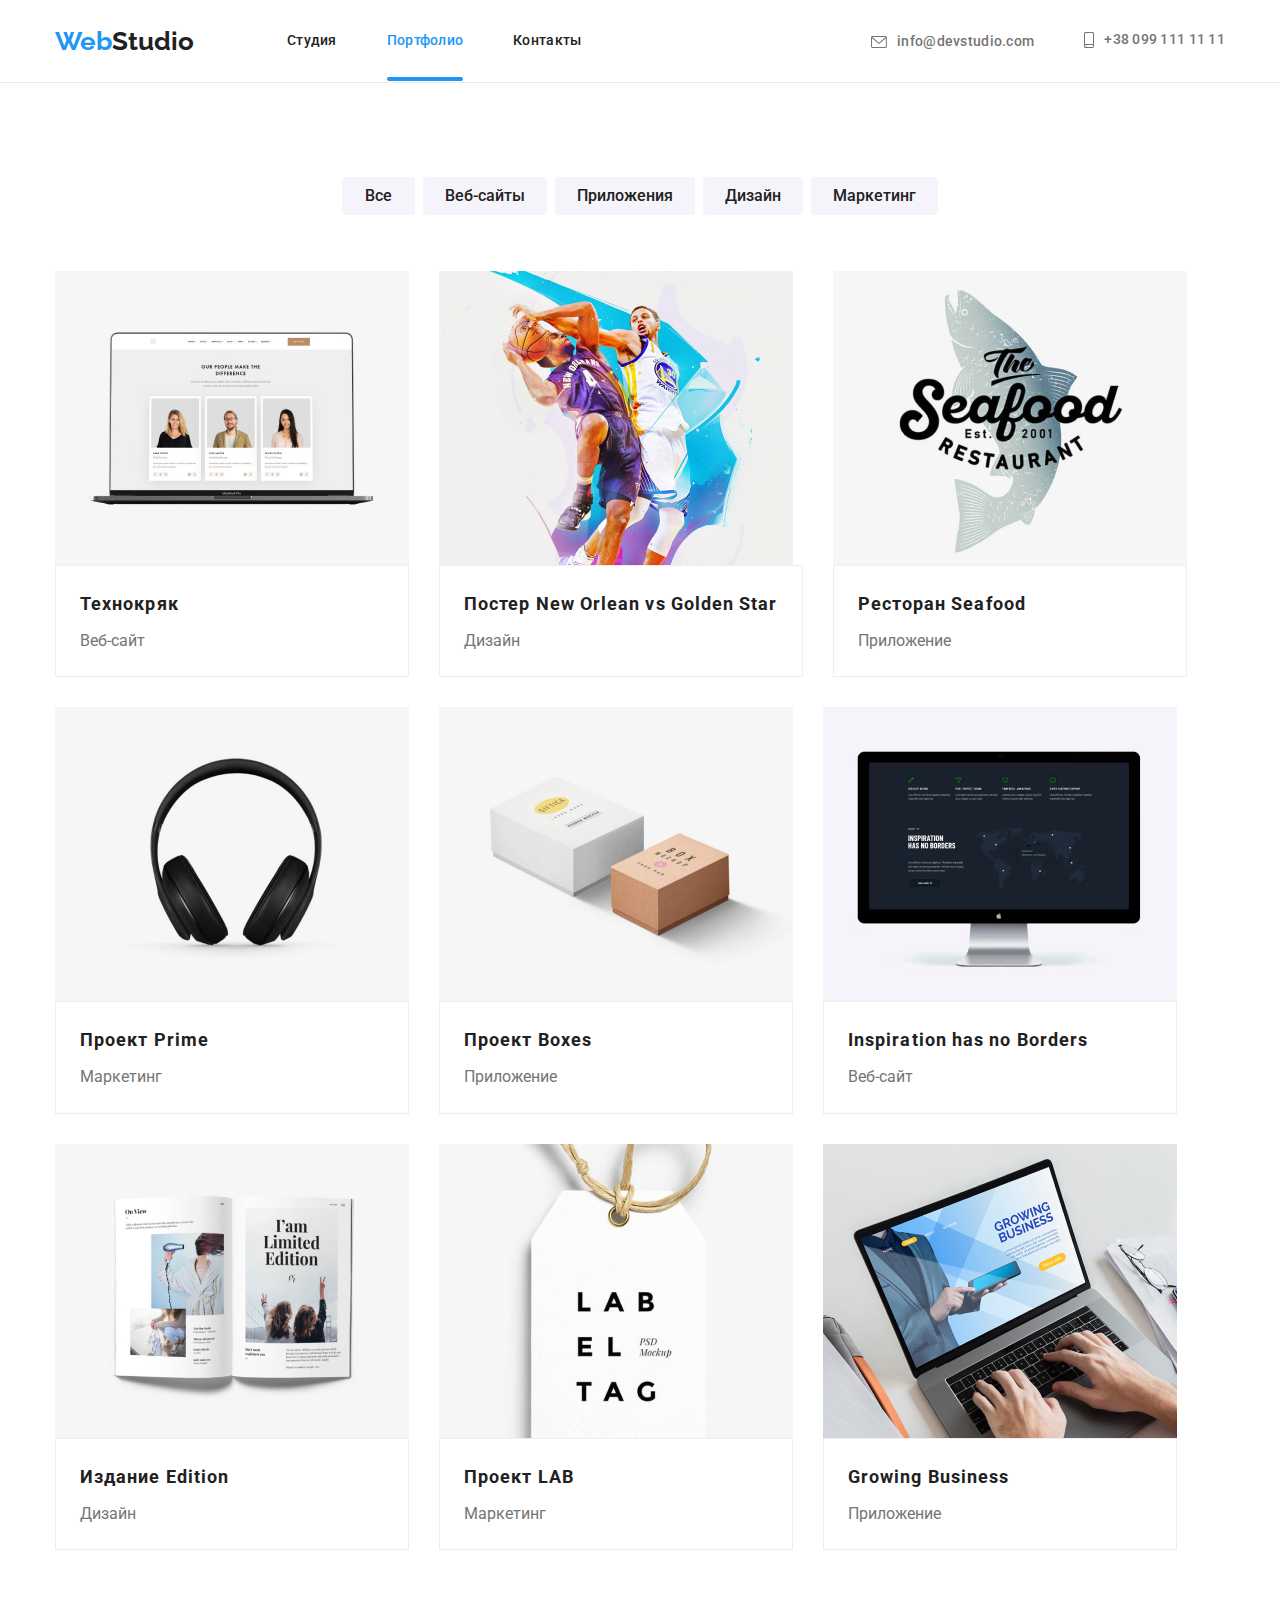
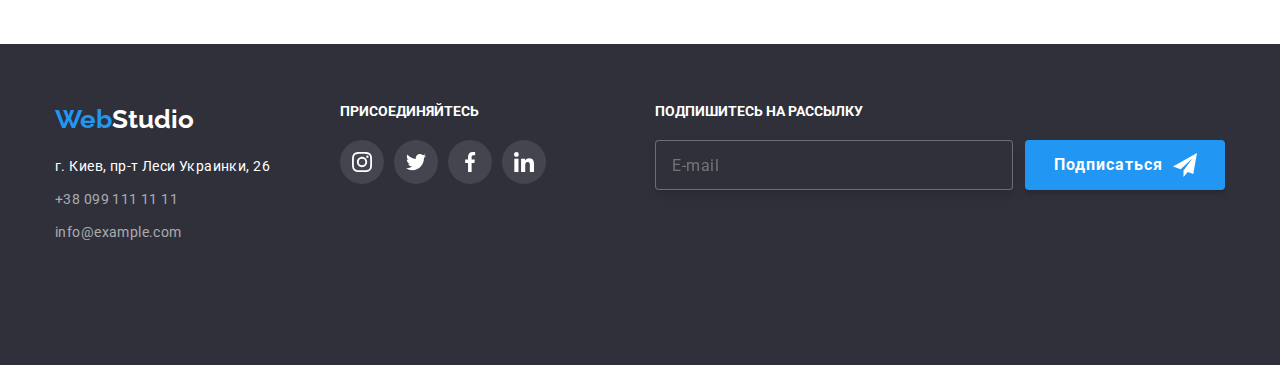
==== commit fed17697: "ДЗ_8" ====
--- a/portfolio.html
+++ b/portfolio.html
@@ -16,314 +16,266 @@
     <title>Portfolio</title>
   </head>
   <body class="body portfolio">
-    <header class="header">
-      <div class="container container--nav">
-        <a class="logo" href="index.html" lang="en"> <span class="logo-color">Web</span>Studio</a>
-        <div class="burger-menu" id="burger-menu" data-menu>
-          <nav>
-            <ul class="nav-page list">
-              <li class="nav-page__item">
-                <a href="./index.html" class="nav-page__link">Студия</a>
-              </li>
-              <li class="nav-page__item">
-                <a href="./portfolio.html" class="nav-page__link nav-page__link--current"
-                  >Портфолио</a
-                >
-              </li>
-              <li class="nav-page__item"><a href="Контакты" class="nav-page__link">Контакты</a></li>
-            </ul>
-          </nav>
-          <ul class="nav-contact list">
-            <li class="nav-contact__item">
-              <a
-                class="nav-contact__link nav-contact__link--color"
-                href="mailto:info@devstudio.com"
-              >
-                <svg class="nav-contact__envelope" width="16" height="12">
-                  <use href="./images/icons/sprite.svg#icon-envelope"></use>
-                </svg>
-                info@devstudio.com</a
-              >
-            </li>
-            <li class="nav-contact__item">
-              <a class="nav-contact__link nav-contact__link--color" href="tel:+380991111111">
-                <svg class="nav-contact__phone" width="10" height="16">
-                  <use href="./images/icons/sprite.svg#icon-smartphone"></use>
-                </svg>
-                +38 099 111 11 11</a
-              >
-            </li>
+<header class="header">
+      <div class="container header__container">
+        <a href="index.html" class="logo logo--pad">Web<span class="logo__dark--head">Studio</span></a>
+        <nav class="navigation">
+          <ul class="navigation__list ">
+            <li class="navigation__item"><a href="./index.html" class=" navigation__link">Студия</a></li>
+            <li class="navigation__item"><a href="./portfolio.html" class="navigation__link navigation__link--current link">Портфолио</a></li>
+            <li class="navigation__item"><a href="" class="navigation__link">Контакты</a></li>
           </ul>
-          <ul class="nav-social list">
-            <li class="nav-social__item">Instagram</li>
-            <li class="nav-social__item">Twitter</li>
-            <li class="nav-social__item">Facebook</li>
-            <li class="nav-social__item">LinkedIn</li>
+        </nav>
+        <ul class="contacts__list">
+          <li class="contacts__item">
+            <a href="mailto:info@devstudio.com" class="header__email">
+              <svg class="icon-mail" width="16" height="12">
+                <use href="./images/icons/sprite.svg#icon-envelope"></use>
+              </svg>
+              info@devstudio.com
+            </a>
+          </li>
+          <li class="contacts__item">
+            <a href="tel:+380991111111" class="header__phone">
+              <svg class="icon-phone" width="10" height="16">
+                <use href="./images/icons/sprite.svg#icon-smartphone"></use>
+              </svg>
+              +38 099 111 11 11</a
+            >
+          </li>
+        </ul>
+        
+      </div>
+      <div>
+    </header>
+
+
+    <main>
+            <section class="section project">
+        <div class="container project__container">
+          <h1 class="visually-hidden">Наше портфолио</h1>
+          <ul class="project__list list">
+            <li class="project__btn-item">
+              <button type="button" class="project__btn">Все</button>
+            </li>
+            <li class="project__btn-item">
+              <button type="button" class="project__btn">Веб-сайты</button>
+            </li>
+            <li class="project__btn-item">
+              <button type="button" class="project__btn">Приложения</button>
+            </li>
+            <li class="project__btn-item">
+              <button type="button" class="project__btn">Дизайн</button>
+            </li>
+            <li class="project__btn-item">
+              <button type="button" class="project__btn">Маркетинг</button>
+            </li>
           </ul>
-        </div>
-        <button
-          type="button"
-          class="burger"
-          aria-expanded="false"
-          aria-controls="burger-menu"
-          data-menu-button
-        >
-          <svg class="burger__icon" aria-label="Бургер меню" width="40" height="40">
-            <use class="burger__icon-menu" href="./images/icons/sprite.svg#icon-burger"></use>
-            <use
-              class="burger__icon-close"
-              href="./images/icons/sprite.svg#icon-close_burger"
-            ></use>
-          </svg>
-        </button>
-      </div>
-    </header>
-    <main>
-      <section class="section">
-        <div class="container">
-          <h2 hidden>Фильтр</h2>
-          <ul class="filter">
-            <li class="filter__container">
-              <button type="button" class="button filter__button filter__button--current">
-                Все
-              </button>
-            </li>
-            <li class="filter__container">
-              <button type="button" class="button filter__button">Веб-сайты</button>
-            </li>
-            <li class="filter__container">
-              <button type="button" class="button filter__button">Приложения</button>
-            </li>
-            <li class="filter__container">
-              <button type="button" class="button filter__button">Дизайн</button>
-            </li>
-            <li class="filter__container">
-              <button type="button" class="button filter__button">Маркетинг</button>
-            </li>
-          </ul>
-          <ul class="gallery">
-            <li class="card">
-              <a class="card__link" href="">
-                <div class="card__container">
-                  <img
-                    srcset="./images/img_nn.jpg 1x, ./images/img_nn@2x.jpg 2x"
-                    class="card__img"
-                    src="./images/img_nn.jpg"
-                    alt="Технокряк"
-                    width="370"
-                    height="294"
-                  />
-                  <div class="card__thumb">
-                    <p class="card__text">
-                      Ресурс предлагает комплексные предложения с разным уровнем функционала и
-                      сервисов. Все это позволит посетителю получить исчерпывающие сведения о
-                      компании или частном лице.
-                    </p>
-                  </div>
-                </div>
-                <div class="card__text-container">
-                  <h2 class="card__name">Технокряк</h2>
-                  <p class="card__comment">Веб-сайт</p>
-                </div>
-              </a>
-            </li>
-            <li class="card">
-              <a class="card__link" href="">
-                <div class="card__container">
-                  <img
-                    srcset="./images/img_bb.jpg 1x, ./images/img_bb@2x.jpg 2x"
-                    class="card__img"
-                    src="./images/img_bb.jpg"
-                    alt="Постер New Orlean vs Golden Star"
-                    width="370"
-                    height="294"
-                  />
-                  <div class="card__thumb">
-                    <p class="card__text">
-                      Ресурс предлагает комплексные предложения с разным уровнем функционала и
-                      сервисов. Все это позволит посетителю получить исчерпывающие сведения о
-                      компании или частном лице.
-                    </p>
-                  </div>
-                </div>
-                <div class="card__text-container">
-                  <h2 class="card__name">Постер New Orlean vs Golden Star</h2>
-                  <p class="card__comment">Дизайн</p>
-                </div>
-              </a>
-            </li>
-            <li class="card">
-              <a class="card__link" href="">
-                <div class="card__container">
-                  <img
-                    srcset="./images/img_sea.jpg 1x, ./images/img_sea@2x.jpg 2x"
-                    class="card__img"
-                    src="./images/img_sea.jpg"
-                    alt="Ресторан Seafood"
-                    width="370"
-                    height="294"
-                  />
-                  <div class="card__thumb">
-                    <p class="card__text">
-                      Ресурс предлагает комплексные предложения с разным уровнем функционала и
-                      сервисов. Все это позволит посетителю получить исчерпывающие сведения о
-                      компании или частном лице.
-                    </p>
-                  </div>
-                </div>
-                <div class="card__text-container">
-                  <h2 class="card__name">Ресторан Seafood</h2>
-                  <p class="card__comment">Приложение</p>
-                </div>
-              </a>
-            </li>
-            <li class="card">
-              <a class="card__link" href="">
-                <div class="card__container">
-                  <img
-                    srcset="./images/img_na.jpg 1x, ./images/img_na@2x.jpg 2x"
-                    class="card__img"
-                    src="./images/img_na.jpg"
-                    alt="Проект Prime"
-                    width="370"
-                    height="294"
-                  />
-                  <div class="card__thumb">
-                    <p class="card__text">
-                      Ресурс предлагает комплексные предложения с разным уровнем функционала и
-                      сервисов. Все это позволит посетителю получить исчерпывающие сведения о
-                      компании или частном лице.
-                    </p>
-                  </div>
-                </div>
-                <div class="card__text-container">
-                  <h2 class="card__name">Проект Prime</h2>
-                  <p class="card__comment">Маркетинг</p>
-                </div>
-              </a>
-            </li>
-            <li class="card">
-              <a class="card__link" href="">
-                <div class="card__container">
-                  <img
-                    srcset="./images/img_box.jpg 1x, ./images/img_box@2x.jpg 2x"
-                    class="card__img"
-                    src="./images/img_box.jpg"
-                    alt="Проект Boxes"
-                    width="370"
-                    height="294"
-                  />
-                  <div class="card__thumb">
-                    <p class="card__text">
-                      Ресурс предлагает комплексные предложения с разным уровнем функционала и
-                      сервисов. Все это позволит посетителю получить исчерпывающие сведения о
-                      компании или частном лице.
-                    </p>
-                  </div>
-                </div>
-                <div class="card__text-container">
-                  <h2 class="card__name">Проект Boxes</h2>
-                  <p class="card__comment">Приложение</p>
-                </div>
-              </a>
-            </li>
-            <li class="card">
-              <a class="card__link" href="">
-                <div class="card__container">
-                  <img
-                    srcset="./images/img_d.jpg 1x, ./images/img_d@2x.jpg 2x"
-                    class="card__img"
-                    src="./images/img_d.jpg"
-                    alt="Inspiration has no Borders"
-                    width="370"
-                    height="294"
-                  />
-                  <div class="card__thumb">
-                    <p class="card__text">
-                      Ресурс предлагает комплексные предложения с разным уровнем функционала и
-                      сервисов. Все это позволит посетителю получить исчерпывающие сведения о
-                      компании или частном лице.
-                    </p>
-                  </div>
-                </div>
-                <div class="card__text-container">
-                  <h2 class="card__name" lang="en">Inspiration has no Borders</h2>
-                  <p class="card__comment">Веб-сайт</p>
-                </div>
-              </a>
-            </li>
-            <li class="card">
-              <a class="card__link" href="">
-                <div class="card__container">
-                  <img
-                    srcset="./images/img_b.jpg 1x, ./images/img_b@2x.jpg 2x"
-                    class="card__img"
-                    src="./images/img_b.jpg"
-                    alt="Издание Limited Edition"
-                    width="370"
-                    height="294"
-                  />
-                  <div class="card__thumb">
-                    <p class="card__text">
-                      Ресурс предлагает комплексные предложения с разным уровнем функционала и
-                      сервисов. Все это позволит посетителю получить исчерпывающие сведения о
-                      компании или частном лице.
-                    </p>
-                  </div>
-                </div>
-                <div class="card__text-container">
-                  <h2 class="card__name">Издание Limited Edition</h2>
-                  <p class="card__comment">Дизайн</p>
-                </div>
-              </a>
-            </li>
-            <li class="card">
-              <a class="card__link" href="">
-                <div class="card__container">
-                  <img
-                    srcset="./images/img_lab.jpg 1x, ./images/img_lab@2x.jpg 2x"
-                    class="card__img"
-                    src="./images/img_lab.jpg"
-                    alt="Проект LAB"
-                    width="370"
-                    height="294"
-                  />
-                  <div class="card__thumb">
-                    <p class="card__text">
-                      Ресурс предлагает комплексные предложения с разным уровнем функционала и
-                      сервисов. Все это позволит посетителю получить исчерпывающие сведения о
-                      компании или частном лице.
-                    </p>
-                  </div>
-                </div>
-                <div class="card__text-container">
-                  <h2 class="card__name">Проект LAB</h2>
-                  <p class="card__comment">Маркетинг</p>
-                </div>
-              </a>
-            </li>
-            <li class="card">
-              <a class="card__link" href="">
-                <div class="card__container">
-                  <img
-                    srcset="./images/img_n.jpg 1x, ./images/img_n@2x.jpg 2x"
-                    class="card__img"
-                    src="./images/img_n.jpg"
-                    alt="Growing Business"
-                    width="370"
-                    height="294"
-                  />
-                  <div class="card__thumb">
-                    <p class="card__text">
-                      Ресурс предлагает комплексные предложения с разным уровнем функционала и
-                      сервисов. Все это позволит посетителю получить исчерпывающие сведения о
-                      компании или частном лице.
-                    </p>
-                  </div>
-                </div>
-                <div class="card__text-container">
-                  <h2 class="card__name" lang="en">Growing Business</h2>
-                  <p class="card__comment">Приложение</p>
+          <ul class="project-group list">
+            <li class="project-group__item">
+              <a href="#" class="project-group__link">
+                <div class="project-thumb">
+                  <picture>
+                <source media="(max-width: 767px)" srcset="./images/tech_sm.jpg 1x, ./images/tech_sm@2x.jpg 2x" type="image/jpg">
+                <source media="(min-width: 768px)" srcset="./images/tech_md.jpg 1x, ./images/tech_md@2x.jpg 2x" type="image/jpg">
+                <source media="(min-width: 1200px)" srcset="./images/tech_lg.jpg 1x, ./images/tech_lg@2x.jpg 2x" type="image/jpg">
+                <img src="./images/tech_sm.jpg" alt="Технокряк" />
+              </picture>
+                  <div class="overlay-portfolio">
+                    <p class="overlay-text">
+                      Ресурс предлагает комплексные предложения с разным уровнем функционала и
+                      сервисов. Все это позволит посетителю получить исчерпывающие сведения о
+                      компании или частном лице.
+                    </p>
+                  </div>
+                </div>
+                <div class="proj-descr">
+                  <h2 class="titles">Технокряк</h2>
+                  <p class="description">Веб-сайт</p>
+                </div>
+              </a>
+            </li>
+            <li class="project-group__item">
+              <a href="https://google.com" class="project-group__link">
+                <div class="project-thumb">
+              <picture>
+                <source media="(max-width: 767px)" srcset="./images/poster_sm.jpg 1x, ./images/poster_sm@2x.jpg 2x" type="image/jpg">
+                <source media="(min-width: 768px)" srcset="./images/poster_md.jpg 1x, ./images/poster_md@2x.jpg 2x" type="image/jpg">
+                <source media="(min-width: 1200px)" srcset="./images/poster_lg.jpg 1x, ./images/poster_lg@2x.jpg 2x" type="image/jpg">
+                <img src="./images/poster_sm.jpg" alt="Постер New Orlean vs Golden Star"/>
+              </picture>
+                  <div class="overlay-portfolio">
+                    <p class="overlay-text">
+                      Ресурс предлагает комплексные предложения с разным уровнем функционала и
+                      сервисов. Все это позволит посетителю получить исчерпывающие сведения о
+                      компании или частном лице.
+                    </p>
+                  </div>
+                </div>
+                <div class="proj-descr">
+                  <h2 class="titles">Постер New Orlean vs Golden Star</h2>
+                  <p class="description">Дизайн</p>
+                </div>
+              </a>
+            </li>
+            <li class="project-group__item">
+              <a href="#" class="project-group__link">
+                <div class="project-thumb">
+              <picture>
+                <source media="(max-width: 767px)" srcset="./images/resto_sm.jpg 1x, ./images/resto_sm@2x.jpg 2x" type="image/jpg">
+                <source media="(min-width: 768px)" srcset="./images/resto_md.jpg 1x, ./images/resto_md@2x.jpg 2x" type="image/jpg">
+                <source media="(min-width: 1200px)" srcset="./images/resto_lg.jpg 1x, ./images/resto_lg@2x.jpg 2x" type="image/jpg">
+                <img src="./images/resto_sm.jpg" alt="Ресторан Seafood" />
+              </picture>
+                  <div class="overlay-portfolio">
+                    <p class="overlay-text">
+                      Ресурс предлагает комплексные предложения с разным уровнем функционала и
+                      сервисов. Все это позволит посетителю получить исчерпывающие сведения о
+                      компании или частном лице.
+                    </p>
+                  </div>
+                </div>
+                <div class="proj-descr">
+                  <h2 class="titles">Ресторан <span lang="en">Seafood</span></h2>
+                  <p class="description">Приложение</p>
+                </div>
+              </a>
+            </li>
+            <li class="project-group__item">
+              <a href="#" class="project-group__link">
+                <div class="project-thumb">
+                <picture>
+                <source media="(max-width: 767px)" srcset="./images/music_sm.jpg 1x, ./images/music_sm@2x.jpg 2x" type="image/jpg">
+                <source media="(min-width: 768px)" srcset="./images/music_md.jpg 1x, ./images/music_md@2x.jpg 2x" type="image/jpg">
+                <source media="(min-width: 1200px)" srcset="./images/music_lg.jpg 1x, ./images/music_lg@2x.jpg 2x" type="image/jpg">
+                <img src="./images/music_sm.jpg" alt="Проект Prime" />
+              </picture>
+                  <div class="overlay-portfolio">
+                    <p class="overlay-text">
+                      Ресурс предлагает комплексные предложения с разным уровнем функционала и
+                      сервисов. Все это позволит посетителю получить исчерпывающие сведения о
+                      компании или частном лице.
+                    </p>
+                  </div>
+                </div>
+                <div class="proj-descr">
+                  <h2 class="titles">Проект <span lang="en">Prime</span></h2>
+                  <p class="description">Маркетинг</p>
+                </div>
+              </a>
+            </li>
+            <li class="project-group__item">
+              <a href="#" class="project-group__link">
+                <div class="project-thumb">
+               <picture>
+                <source media="(max-width: 767px)" srcset="./images/boxes_sm.jpg 1x, ./images/boxes_sm@2x.jpg 2x" type="image/jpg">
+                <source media="(min-width: 768px)" srcset="./images/boxes_md.jpg 1x, ./images/boxes_md@2x.jpg 2x" type="image/jpg">
+                <source media="(min-width: 1200px)" srcset="./images/boxes_lg.jpg 1x, ./images/boxes_lg@2x.jpg 2x" type="image/jpg">
+                <img src="./images/boxes_sm.jpg" alt="Проект Boxes" />
+              </picture>
+                  <div class="overlay-portfolio">
+                    <p class="overlay-text">
+                      Ресурс предлагает комплексные предложения с разным уровнем функционала и
+                      сервисов. Все это позволит посетителю получить исчерпывающие сведения о
+                      компании или частном лице.
+                    </p>
+                  </div>
+                </div>
+                <div class="proj-descr">
+                  <h2 class="titles">Проект <span lang="en">Boxes</span></h2>
+                  <p class="description">Приложение</p>
+                </div>
+              </a>
+            </li>
+            <li class="project-group__item">
+              <a href="#" class="project-group__link">
+                <div class="project-thumb">
+              <picture>
+                <source media="(max-width: 767px)" srcset="./images/site_sm.jpg 1x, ./images/site_sm@2x.jpg 2x" type="image/jpg">
+                <source media="(min-width: 768px)" srcset="./images/site_md.jpg 1x, ./images/site_md@2x.jpg 2x" type="image/jpg">
+                <source media="(min-width: 1200px)" srcset="./images/site_lg.jpg 1x, ./images/site_lg@2x.jpg 2x" type="image/jpg">
+                <img src="./images/site_sm.jpg" alt="Inspiration has no Borders" />
+              </picture>
+                  <div class="overlay-portfolio">
+                    <p class="overlay-text">
+                      Ресурс предлагает комплексные предложения с разным уровнем функционала и
+                      сервисов. Все это позволит посетителю получить исчерпывающие сведения о
+                      компании или частном лице.
+                    </p>
+                  </div>
+                </div>
+                <div class="proj-descr">
+                  <h2 lang="en" class="titles">Inspiration has no Borders</h2>
+                  <p class="description">Веб-сайт</p>
+                </div>
+              </a>
+            </li>
+            <li class="project-group__item">
+              <a href="#" class="project-group__link">
+                <div class="project-thumb">
+              <picture>
+                <source media="(max-width: 767px)" srcset="./images/book_sm.jpg 1x, ./images/book_sm@2x.jpg 2x" type="image/jpg">
+                <source media="(min-width: 768px)" srcset="./images/book_md.jpg 1x, ./images/book_md@2x.jpg 2x" type="image/jpg">
+                <source media="(min-width: 1200px)" srcset="./images/book_lg.jpg 1x, ./images/book_lg@2x.jpg 2x" type="image/jpg">
+                <img src="./images/book_sm.jpg" alt="Издание Limited Edition" />
+              </picture>
+                  <div class="overlay-portfolio">
+                    <p class="overlay-text">
+                      Ресурс предлагает комплексные предложения с разным уровнем функционала и
+                      сервисов. Все это позволит посетителю получить исчерпывающие сведения о
+                      компании или частном лице.
+                    </p>
+                  </div>
+                </div>
+                <div class="proj-descr">
+                  <h2 class="titles">Издание <span lang="en">Edition</span></h2>
+                  <p class="description">Дизайн</p>
+                </div>
+              </a>
+            </li>
+            <li class="project-group__item">
+              <a href="#" class="project-group__link">
+                <div class="project-thumb">
+              <picture>
+                <source media="(max-width: 767px)" srcset="./images/lab_sm.jpg 1x, ./images/lab_sm@2x.jpg 2x" type="image/jpg">
+                <source media="(min-width: 768px)" srcset="./images/lab_md.jpg 1x, ./images/lab_md@2x.jpg 2x" type="image/jpg">
+                <source media="(min-width: 1200px)" srcset="./images/lab_lg.jpg 1x, ./images/lab_lg@2x.jpg 2x" type="image/jpg">
+                <img src="./images/lab_sm.jpg" alt="Проект LAB" />
+              </picture>
+                  <div class="overlay-portfolio">
+                    <p class="overlay-text">
+                      Ресурс предлагает комплексные предложения с разным уровнем функционала и
+                      сервисов. Все это позволит посетителю получить исчерпывающие сведения о
+                      компании или частном лице.
+                    </p>
+                  </div>
+                </div>
+                <div class="proj-descr">
+                  <h2 class="titles">Проект <span lang="en">LAB</span></h2>
+                  <p class="description">Маркетинг</p>
+                </div>
+              </a>
+            </li>
+            <li class="project-group__item">
+              <a href="#" class="project-group__link">
+                <div class="project-thumb">
+              <picture>
+                <source media="(max-width: 767px)" srcset="./images/bis_sm.jpg 1x, ./images/bis_sm@2x.jpg 2x" type="image/jpg">
+                <source media="(min-width: 768px)" srcset="./images/bis_md.jpg 1x, ./images/bis_md@2x.jpg 2x" type="image/jpg">
+                <source media="(min-width: 1200px)" srcset="./images/bis_lg.jpg 1x, ./images/bis_lg@2x.jpg 2x" type="image/jpg">
+                <img src="./images/bis_sm.jpg" alt="Growing Business" />
+              </picture>
+                  <div class="overlay-portfolio">
+                    <p class="overlay-text">
+                      Ресурс предлагает комплексные предложения с разным уровнем функционала и
+                      сервисов. Все это позволит посетителю получить исчерпывающие сведения о
+                      компании или частном лице.
+                    </p>
+                  </div>
+                </div>
+                <div class="proj-descr">
+                  <h2 lang="en" class="titles">Growing Business</h2>
+                  <p class="description">Приложение</p>
                 </div>
               </a>
             </li>
@@ -335,7 +287,7 @@
       <div class="container container--footer">
         <div class="connect-footer">
           <div class="adress">
-            <a class="logo" href="./index.html" lang="en">
+            <a class="logo logo--position" href="./index.html" lang="en">
               <span class="logo-color">Web</span><span class="logo-color2">Studio</span></a
             >
             <address>
@@ -415,6 +367,49 @@
         </div>
       </div>
     </footer>
+        <div>
+      <button class="btn-menu" type="button" data-menu-button aria-expanded="false">
+        <svg class="mobile-menu-icon" width="40" height="40" >
+          <use class="icon-open" href="./images/icons/sprite.svg#icon-burger"></use>
+          <use class="icon-close" href="./images/icons/sprite.svg#icon-close_burger"></use>
+         </svg>
+      </button>
+      <div class="mobile-menu" data-menu>
+       <ul class="mobile-menu-nav list ">
+         <li class="mobile-menu-nav-item">
+           <a href="./index.html" class="mobile-menu-nav-link current">Студия</a>
+          </li>
+         <li class="mobile-menu-nav-item">
+           <a href="./portfolio.html" class="mobile-menu-nav-link ">Портфолио</a>
+          </li>
+         <li class="mobile-menu-nav-item">
+           <a href="#contacts" class="mobile-menu-nav-link">Контакты</a>
+         </li>
+        </ul>
+        <ul class="mobile-menu-contacts list">
+           <li class="mobile-menu-item">
+            <a href="tel:+380961111111" class="mobile-menu-font">+38 096 111 11 11</a>
+                  </li>
+          <li class="mobile-menu-item">
+            <a href="mailto:mailinfo@devstudio.com" class="mobile-menu-font">info@devstudio.com</a>
+          </li>
+        </ul>
+        <ul  class="mobile-menu-list list">
+      <li class="mobile-menu-item">
+       <a class="mobile-menu-link" href="">Instagram</a>
+       </li>
+     <li class="mobile-menu-item">
+     <a class="mobile-menu-link" href="">Twitter</a>
+     </li>
+     <li class="mobile-menu-item">
+       <a class="mobile-menu-link" href="">Facebook</a>
+     </li>
+     <li class="mobile-menu-item">
+       <a class="mobile-menu-link" href="">LinkedIn</a>
+     </li>
+      </ul>
+    </div>
+    </div>
     <script src="./js/modal.js"></script>
     <script src="./js/burger.js"></script>
   </body>
--- a/css/main.min.css
+++ b/css/main.min.css
@@ -1,2 +1,2 @@
-h1,h2,h3,h4,h5,h6,p,ul{margin-top:0;margin-bottom:0}ul{padding-left:0}.body .button{cursor:pointer;border:none}html{-webkit-box-sizing:border-box;box-sizing:border-box}*,*::before,*::after{-webkit-box-sizing:inherit;box-sizing:inherit}img{display:block;max-width:100%;height:auto}.body{font-family:Roboto, sans-serif;font-style:normal;font-weight:400;color:#757575}.container{margin:0 auto;padding-left:15px;padding-right:15px}@media screen and (min-width: 480px){.container{width:480px}}@media screen and (min-width: 768px){.container{width:768px}}@media screen and (min-width: 1200px){.container{width:1200px}}.section{padding-top:60px}@media screen and (min-width: 1200px){.section{padding-top:94px;padding-bottom:94px}}.list,.main .company-list,.task-list,.company-title,.clients-title,.gallery{list-style-type:none;margin:0;padding:0}.title-h2{font-weight:700;font-size:28px;line-height:1.16;text-align:center;letter-spacing:0.03em;color:#212121}@media screen and (max-width: 1199px){.title-h2{margin-bottom:30px}}@media screen and (min-width: 1200px){.title-h2{margin-bottom:50px}}@media screen and (min-width: 1200px){.title-h2{font-size:36px}}.logo{font-family:Raleway, sans-serif;font-weight:700;text-decoration:none;font-size:24px;line-height:1.16;letter-spacing:0.03em;color:#000}@media screen and (min-width: 1200px){.logo{margin-right:93px;font-size:26px;line-height:1.19;margin-bottom:25px;margin-top:25px}}.logo-color{color:#2196f3}.logo-color2{color:#fff}.button{font-weight:700;font-size:16px;font-family:inherit;line-height:1.87;letter-spacing:0.06em;color:#fff;background-color:#2196f3;-webkit-box-shadow:0px 4px 4px rgba(0,0,0,0.15);box-shadow:0px 4px 4px rgba(0,0,0,0.15);border-radius:4px;-webkit-transition:background-color 250ms cubic-bezier(0.4, 0, 0.2, 1);transition:background-color 250ms cubic-bezier(0.4, 0, 0.2, 1)}.button:hover,.button:focus{background-color:#188ce8}.button-hero{display:block;margin:0 auto;padding:10px 32px}.footer_button{position:relative}.button-footer{display:-webkit-box;display:-ms-flexbox;display:flex;padding:10px 62px 10px 29px;margin-left:12px}@media screen and (max-width: 1199px){.button-footer{margin-left:0px;margin-bottom:60px}}.button-footer-icon{position:absolute;fill:white;top:13px;right:28px}.button-modal{display:block;margin:0 auto;padding:10px 55px}.social-network{display:-webkit-box;display:-ms-flexbox;display:flex;-webkit-box-pack:center;-ms-flex-pack:center;justify-content:center}.social-network__item:not(:last-child){margin-right:10px}.social-network__link{display:-webkit-box;display:-ms-flexbox;display:flex;width:44px;height:44px;border-radius:50%;-webkit-box-pack:center;-ms-flex-pack:center;justify-content:center;-webkit-box-align:center;-ms-flex-align:center;align-items:center;cursor:pointer;background-color:rgba(255,255,255,0.1);fill:#fff;-webkit-transition:250ms cubic-bezier(0.4, 0, 0.2, 1);transition:250ms cubic-bezier(0.4, 0, 0.2, 1)}.social-network__link:hover,.social-network__link:focus{background-color:#2196f3;fill:#fff}.social-network-team{margin-top:16px}.social-network-team__item{fill:#afb1b8}.social-network-team__link{background-color:#fff;fill:#afb1b8}.social-network-team__link:hover,.social-network-team__link:focus{-webkit-filter:drop-shadow(0px 4px 4px rgba(0,0,0,0.25));filter:drop-shadow(0px 4px 4px rgba(0,0,0,0.25))}.header{border-bottom:1px solid #ececec;background-color:#fff;position:relative}.container--nav{display:-webkit-box;display:-ms-flexbox;display:flex;-webkit-box-align:center;-ms-flex-align:center;align-items:center}@media screen and (max-width: 767px){.container--nav{-webkit-box-pack:justify;-ms-flex-pack:justify;justify-content:space-between}}@media screen and (min-width: 768px) and (max-width: 1199px){.nav-contact{-webkit-box-orient:vertical;-webkit-box-direction:normal;-ms-flex-direction:column;flex-direction:column}}.nav-page,.nav-contact{display:-webkit-box;display:-ms-flexbox;display:flex;list-style-type:none;margin-left:auto;font-weight:500;font-size:14px}@media screen and (max-width: 767px){.nav-page,.nav-contact{-webkit-box-orient:vertical;-webkit-box-direction:normal;-ms-flex-direction:column;flex-direction:column;font-size:40px;line-height:1.17;letter-spacing:0.02em}}@media screen and (min-width: 768px) and (max-width: 1199px){.nav-page,.nav-contact{margin-left:88px}}@media screen and (min-width: 768px){.nav-page__item:not(:last-child),.nav-contact__item:not(:last-child){margin-right:50px}}.nav-page__link,.nav-contact__link{padding-top:10px;padding-bottom:0px;position:relative;text-decoration:none;color:#212121;-webkit-transition:250ms cubic-bezier(0.4, 0, 0.2, 1);transition:250ms cubic-bezier(0.4, 0, 0.2, 1)}@media screen and (min-width: 1200px){.nav-page__link,.nav-contact__link{padding-top:30px}}@media screen and (min-width: 768px){.nav-page__link,.nav-contact__link{padding-top:30px;padding-bottom:30px}}.nav-page__link--color,.nav-contact__link--color{padding-top:10px;padding-bottom:0px;text-decoration:none;color:#757575;-webkit-transition:250ms cubic-bezier(0.4, 0, 0.2, 1);transition:250ms cubic-bezier(0.4, 0, 0.2, 1)}@media screen and (min-width: 1200px){.nav-page__link--color,.nav-contact__link--color{padding-top:30px;padding-bottom:30px}}.nav-page__link--current,.nav-contact__link--current{color:#2196f3}.nav-page__link--current::after,.nav-contact__link--current::after{content:'';position:absolute;left:0;bottom:-3px;width:100%;height:4px;background-color:#2196f3;border-radius:2px}.nav-page__link:hover,.nav-page__link:focus,.nav-contact__link:hover,.nav-contact__link:focus{color:#2196f3;fill:#2196f3}.nav-page__envelope,.nav-page__phone,.nav-contact__envelope,.nav-contact__phone{margin-right:10px;fill:currentColor}@media screen and (max-width: 767px){.nav-page__envelope,.nav-page__phone,.nav-contact__envelope,.nav-contact__phone{display:none}}.nav-page__link--color,.nav-contact__link--color{display:-webkit-box;display:-ms-flexbox;display:flex;-webkit-box-align:center;-ms-flex-align:center;align-items:center}@media screen and (max-width: 767px){.nav-contact__item:last-child{font-size:24px;line-height:1.16;letter-spacing:0.02em}.nav-contact__item:not(:last-child){font-size:34px;line-height:1.17;letter-spacing:0.02em;color:#2196f3}}@media screen and (min-width: 768px) and (max-width: 1200px){.nav-contact__item:last-child{padding-bottom:21px}.nav-contact__item:not(:last-child){padding-top:11px;margin-right:0px}}@media screen and (max-width: 767px){.nav-contact__item:not(:last-child){margin-top:306px}}@media screen and (min-width: 1200px){.nav-contact__item:not(:last-child){margin-left:300px}}@media screen and (max-width: 767px){.nav-page__item{margin-bottom:32px}}.burger{background-color:transparent;border:none;margin:0;padding:0;cursor:pointer}@media screen and (min-width: 768px){.burger{display:none}}.burger__icon-close{display:none}.burger.is-open .burger__icon-close{display:block}.burger.is-open .burger__icon-menu{display:none}.burger__icon{fill:currentColor}.burger:hover,.burger:focus{color:#2196f3}.nav-social{display:-webkit-box;display:-ms-flexbox;display:flex;margin-top:64px;font-size:18px;line-height:1.22;letter-spacing:0.02em;color:#2196f3}.nav-social__item:not(:last-child)::after{content:'';border:1px solid rgba(33,33,33,0.2);-webkit-transform:rotate(90deg);transform:rotate(90deg);margin-left:10px;margin-right:10px}@media screen and (min-width: 768px){.nav-social{display:none}}.burger-menu{display:-webkit-box;display:-ms-flexbox;display:flex;-webkit-box-align:center;-ms-flex-align:center;align-items:center}@media screen and (max-width: 767px){.burger-menu{display:none;position:absolute;top:100%;left:0;width:100%;background-color:#fff;padding:48px 40px;z-index:20}}@media screen and (max-width: 767px){.burger-menu.is-open{display:block}}.hero{background-color:#2f303a;padding-top:118px;padding-bottom:118px}@media screen and (min-width: 1200px){.hero{padding-top:200px;padding-bottom:210px}}.hero__title{font-weight:900;font-size:26px;line-height:1.61;text-align:center;letter-spacing:0.06em;text-transform:uppercase;color:#fff;margin-top:0;margin-bottom:30px}@media screen and (min-width: 1200px){.hero__title{font-size:44px;line-height:1.36}}.feature{list-style-type:none}@media screen and (min-width: 768px){.feature{display:-webkit-box;display:-ms-flexbox;display:flex;-ms-flex-wrap:wrap;flex-wrap:wrap;margin-right:-30px}}@media screen and (max-width: 767px){.feature__item{max-width:450px;margin-bottom:30px}}@media screen and (min-width: 768px) and (max-width: 1199px){.feature__item{width:calc((100% - 4 * 15px) / 2);margin-bottom:30px;margin-right:30px}}@media screen and (min-width: 1200px){.feature__item{width:270px}}@media screen and (min-width: 1200px){.feature__item:not(:last-child){margin-right:30px}}.feature__background{display:-webkit-box;display:-ms-flexbox;display:flex;-webkit-box-pack:center;-ms-flex-pack:center;justify-content:center;-webkit-box-align:center;-ms-flex-align:center;align-items:center;width:100%;height:120px;margin-bottom:30px;background-color:#f5f4fa}.feature__title{margin:0;font-weight:700;font-size:14px;line-height:1.14;letter-spacing:0.03em;text-transform:uppercase;color:#212121}@media screen and (max-width: 767px){.feature__title{text-align:center}}.feature__text{margin-top:10px;margin-bottom:0;font-size:14px;line-height:1.71;letter-spacing:0.03em}.overlay{background-image:-webkit-gradient(linear, left bottom, left top, from(rgba(47,48,58,0.4)), to(rgba(47,48,58,0.4))),url(../images/img_overlay.jpg);background-image:linear-gradient(to top, rgba(47,48,58,0.4), rgba(47,48,58,0.4)),url(../images/img_overlay.jpg);max-width:1600px;margin-left:auto;margin-right:auto;background-position:center;background-size:cover;background-repeat:no-repeat}@media screen and (-webkit-min-device-pixel-ratio: 2), screen and (min-resolution: 2dppx){.overlay{background-image:-webkit-gradient(linear, left bottom, left top, from(rgba(47,48,58,0.4)), to(rgba(47,48,58,0.4))),url(../images/img_overlay@2x.jpg);background-image:linear-gradient(to top, rgba(47,48,58,0.4), rgba(47,48,58,0.4)),url(../images/img_overlay@2x.jpg)}}@media screen and (max-width: 767px){.overlay{background-image:-webkit-gradient(linear, left bottom, left top, from(rgba(47,48,58,0.4)), to(rgba(47,48,58,0.4))),url(../images/img_overlay_mobile.jpg);background-image:linear-gradient(to top, rgba(47,48,58,0.4), rgba(47,48,58,0.4)),url(../images/img_overlay_mobile.jpg)}}@media screen and (max-width: 767px) and (-webkit-min-device-pixel-ratio: 2), screen and (max-width: 767px) and (min-resolution: 2dppx){.overlay{background-image:-webkit-gradient(linear, left bottom, left top, from(rgba(47,48,58,0.4)), to(rgba(47,48,58,0.4))),url(../images/img_overlay_mobile@2x.jpg);background-image:linear-gradient(to top, rgba(47,48,58,0.4), rgba(47,48,58,0.4)),url(../images/img_overlay_mobile@2x.jpg)}}@media screen and (min-width: 768px) and (max-width: 1199px){.overlay{background-image:-webkit-gradient(linear, left bottom, left top, from(rgba(47,48,58,0.4)), to(rgba(47,48,58,0.4))),url(../images/img_overlay_tablet.jpg);background-image:linear-gradient(to top, rgba(47,48,58,0.4), rgba(47,48,58,0.4)),url(../images/img_overlay_tablet.jpg)}}@media screen and (min-width: 768px) and (max-width: 1199px) and (-webkit-min-device-pixel-ratio: 2), screen and (min-width: 768px) and (max-width: 1199px) and (min-resolution: 2dppx){.overlay{background-image:-webkit-gradient(linear, left bottom, left top, from(rgba(47,48,58,0.4)), to(rgba(47,48,58,0.4))),url(../images/img_overlay_tablet@2x.jpg);background-image:linear-gradient(to top, rgba(47,48,58,0.4), rgba(47,48,58,0.4)),url(../images/img_overlay_tablet@2x.jpg)}}.backdrop{position:fixed;top:0;left:0;width:100%;height:100%;z-index:10;background-color:rgba(0,0,0,0.2);overflow-y:scroll;-webkit-transition:opacity 250ms cubic-bezier(0.4, 0, 0.2, 1),visibility 250ms cubic-bezier(0.4, 0, 0.2, 1);transition:opacity 250ms cubic-bezier(0.4, 0, 0.2, 1),visibility 250ms cubic-bezier(0.4, 0, 0.2, 1)}.backdrop.is-hidden{visibility:hidden;opacity:0;pointer-events:none}.modal-backdrop.is-hidden .modal{opacity:0;-webkit-transform:translate(-50%, -50%) scale(1.5);transform:translate(-50%, -50%) scale(1.5)}.modal{position:absolute;top:50%;left:50%;-webkit-transform:translate(-50%, -50%);transform:translate(-50%, -50%);display:-webkit-box;display:-ms-flexbox;display:flex;-webkit-box-align:center;-ms-flex-align:center;align-items:center;-webkit-box-pack:center;-ms-flex-pack:center;justify-content:center;max-width:528px;padding:40px;background-color:#fff;-webkit-box-shadow:0px 1px 3px rgba(0,0,0,0.12),0px 1px 1px rgba(0,0,0,0.14),0px 2px 1px rgba(0,0,0,0.2);box-shadow:0px 1px 3px rgba(0,0,0,0.12),0px 1px 1px rgba(0,0,0,0.14),0px 2px 1px rgba(0,0,0,0.2);border-radius:4px;opacity:1;-webkit-transform:translate(-50%, -50%) scale(1);transform:translate(-50%, -50%) scale(1);-webkit-transition:opacity 250ms cubic-bezier(0.4, 0, 0.2, 1),-webkit-transform 250ms cubic-bezier(0.4, 0, 0.2, 1);transition:opacity 250ms cubic-bezier(0.4, 0, 0.2, 1),-webkit-transform 250ms cubic-bezier(0.4, 0, 0.2, 1);transition:transform 250ms cubic-bezier(0.4, 0, 0.2, 1),opacity 250ms cubic-bezier(0.4, 0, 0.2, 1);transition:transform 250ms cubic-bezier(0.4, 0, 0.2, 1),opacity 250ms cubic-bezier(0.4, 0, 0.2, 1),-webkit-transform 250ms cubic-bezier(0.4, 0, 0.2, 1)}@media screen and (min-width: 480px) and (max-width: 1199px){.modal{width:450px}}.close-button{position:absolute;top:8px;right:8px;display:-webkit-box;display:-ms-flexbox;display:flex;-webkit-box-pack:center;-ms-flex-pack:center;justify-content:center;-webkit-box-align:center;-ms-flex-align:center;align-items:center;padding:0;margin:0;width:30px;height:30px;background-color:#fff;border:1px solid rgba(0,0,0,0.1);border-radius:50%;cursor:pointer;-webkit-transition:250ms cubic-bezier(0.4, 0, 0.2, 1);transition:250ms cubic-bezier(0.4, 0, 0.2, 1)}.close-button__icon{fill:currentColor}.close-button:hover,.close-button:focus{color:#2196f3}.order-form__title{display:-webkit-box;display:-ms-flexbox;display:flex;-webkit-box-pack:center;-ms-flex-pack:center;justify-content:center;margin-bottom:12px;font-weight:700;font-size:20px;line-height:1.15;color:#212121}@media screen and (max-width: 1199px){.order-form__title{font-size:20px;line-height:1.5;text-align:center;letter-spacing:0.03em}}.order-form__field{display:block;margin-bottom:10px;text-align:left}.order-form__label,.order-form__comments__label,.order-form__comments__text{display:inline-block;margin-bottom:4px;font-size:12px;line-height:1.17;letter-spacing:0.01em}@media screen and (max-width: 1199px){.order-form__label,.order-form__comments__label,.order-form__comments__text{letter-spacing:0.03em}}.order-form__input-container{position:relative;display:block}.order-form__input{display:-webkit-box;display:-ms-flexbox;display:flex;width:100%;height:40px;padding:12px 16px;padding-left:42px;line-height:1.14;letter-spacing:0.01em;color:#757575;border:1px solid rgba(33,33,33,0.2);border-radius:4px;-webkit-transition:border-color 250ms cubic-bezier(0.4, 0, 0.2, 1);transition:border-color 250ms cubic-bezier(0.4, 0, 0.2, 1)}.order-form__icon{position:absolute;top:50%;left:13px;color:#212121;fill:currentColor;-webkit-transform:translateY(-50%);transform:translateY(-50%);-webkit-transition:color 250ms cubic-bezier(0.4, 0, 0.2, 1);transition:color 250ms cubic-bezier(0.4, 0, 0.2, 1)}.order-form__field:focus-within .order-form__input,.order-form__field:focus-within .order-form__comments__text{outline:0;border-color:#2196f3}.order-form__field:focus-within .order-form__icon{color:#2196f3}.order-form__comments{margin-bottom:20px}.order-form__comments__text{display:-webkit-box;display:-ms-flexbox;display:flex;width:100%;height:120px;padding:12px 16px;resize:none;color:#757575;border:1px solid rgba(33,33,33,0.2);border-radius:4px;-webkit-transition:border-color 250ms cubic-bezier(0.4, 0, 0.2, 1);transition:border-color 250ms cubic-bezier(0.4, 0, 0.2, 1)}.order-form__comments::-webkit-input-placeholder{color:rgba(117,117,117,0.5)}.order-form__comments:-ms-input-placeholder{color:rgba(117,117,117,0.5)}.order-form__comments::-ms-input-placeholder{color:rgba(117,117,117,0.5)}.order-form__comments::placeholder{color:rgba(117,117,117,0.5)}.checkbox{display:-webkit-box;display:-ms-flexbox;display:flex;-webkit-box-pack:center;-ms-flex-pack:center;justify-content:center;-webkit-box-align:center;-ms-flex-align:center;align-items:center;margin-bottom:30px;width:100%}.checkbox__container{position:relative;display:block;width:16px;height:15px;margin-right:8px;cursor:pointer}.checkbox__icon-checked{position:absolute;top:0;left:0;width:16px;height:15px;-webkit-transform:scale(0.2);transform:scale(0.2);opacity:0;-webkit-transition:opacity 250ms cubic-bezier(0.4, 0, 0.2, 1),-webkit-transform 250ms cubic-bezier(0.4, 0, 0.2, 1);transition:opacity 250ms cubic-bezier(0.4, 0, 0.2, 1),-webkit-transform 250ms cubic-bezier(0.4, 0, 0.2, 1);transition:transform 250ms cubic-bezier(0.4, 0, 0.2, 1),opacity 250ms cubic-bezier(0.4, 0, 0.2, 1);transition:transform 250ms cubic-bezier(0.4, 0, 0.2, 1),opacity 250ms cubic-bezier(0.4, 0, 0.2, 1),-webkit-transform 250ms cubic-bezier(0.4, 0, 0.2, 1)}.checkbox__icon-unchecked{position:absolute;top:0;left:0;display:block;width:16px;height:15px;border:2px solid #757575;border-radius:2px;-webkit-transition:border-color 250ms cubic-bezier(0.4, 0, 0.2, 1),border-color 250ms cubic-bezier(0.4, 0, 0.2, 1);transition:border-color 250ms cubic-bezier(0.4, 0, 0.2, 1),border-color 250ms cubic-bezier(0.4, 0, 0.2, 1)}.checkbox__label{cursor:pointer;font-size:14px;line-height:1.71;letter-spacing:0.03em;color:#757575}@media screen and (max-width: 1199px){.checkbox__label{display:-webkit-box;display:-ms-flexbox;display:flex;-ms-flex-line-pack:center;align-content:center;-webkit-box-orient:vertical;-webkit-box-direction:normal;-ms-flex-direction:column;flex-direction:column;-webkit-box-align:start;-ms-flex-align:start;align-items:flex-start;margin-left:5px}}.checkbox__link{color:#2196f3;-webkit-text-decoration-line:underline;text-decoration-line:underline}.checkbox__input{position:absolute;white-space:nowrap;width:1px;height:1px;overflow:hidden;border:0;padding:0;clip:rect(0 0 0 0);-webkit-clip-path:inset(50%);clip-path:inset(50%);margin:-1px}.checkbox__input:checked+.checkbox__icon-checked{-webkit-transform:scale(1);transform:scale(1);opacity:1}.checkbox__input:checked ~ .checkbox__icon-unchecked{border-color:#2196f3}.checkbox__input:focus ~ .checkbox__icon-unchecked,.checkbox__input:hover ~ .checkbox__icon-unchecked{border-color:#2196f3}.checkbox__input:focus:checked ~ .checkbox__icon-unchecked,.checkbox__input:hover:checked ~ .checkbox__icon-unchecked{border-color:#2196f3}.team{background-color:#f5f4fa}@media screen and (min-width: 768px){.team__cont{display:-webkit-box;display:-ms-flexbox;display:flex;-ms-flex-wrap:wrap;flex-wrap:wrap;margin-left:-15px}}@media screen and (min-width: 1200px){.team__cont{-webkit-box-pack:justify;-ms-flex-pack:justify;justify-content:space-between}}.team__item{background-color:#fff;-webkit-box-shadow:0px 1px 3px rgba(0,0,0,0.12),0px 1px 1px rgba(0,0,0,0.14),0px 2px 1px rgba(0,0,0,0.2);box-shadow:0px 1px 3px rgba(0,0,0,0.12),0px 1px 1px rgba(0,0,0,0.14),0px 2px 1px rgba(0,0,0,0.2);border-radius:0px 0px 4px 4px}@media screen and (max-width: 767px){.team__item{max-width:450px;margin-bottom:30px}}@media screen and (min-width: 768px) and (max-width: 1199px){.team__item{width:calc((100% - 4 * 15px) / 2);margin-bottom:30px;margin-left:15px;margin-right:15px}}@media screen and (min-width: 1200px){.team__list:not(:last-child){margin-right:30px}}@media screen and (max-width: 1199px){.team__img{width:100%}}.team__party{padding-bottom:10px;font-weight:500;font-size:16px;line-height:1.18;text-align:center;letter-spacing:0.03em;color:#212121}.team__post{font-size:16px;line-height:1.18;text-align:center;letter-spacing:0.03em}.team__text{padding-top:30px;padding-bottom:30px}.task{padding-top:0px}@media screen and (max-width: 1199px){.task{display:none}}.task__container{width:100%;height:70px;position:absolute;display:-webkit-box;display:-ms-flexbox;display:flex;-webkit-box-pack:center;-ms-flex-pack:center;justify-content:center;-webkit-box-align:center;-ms-flex-align:center;align-items:center;bottom:0px;left:0px;color:#fff;background-color:rgba(47,48,58,0.8)}.task__name{position:relative}.task__text{font-size:14px;font-weight:700}.task__list{display:-webkit-box;display:-ms-flexbox;display:flex;-webkit-box-pack:justify;-ms-flex-pack:justify;justify-content:space-between}.task__item:not(:last-child){margin-right:30px}.clients__list{display:-webkit-box;display:-ms-flexbox;display:flex;list-style-type:none;padding:0}@media screen and (max-width: 1199px){.clients__list{-ms-flex-wrap:wrap;flex-wrap:wrap;margin-left:-15px;margin-right:-15px}}.clients__item{border-radius:4px;border:1px solid #afb1b8;display:-webkit-box;display:-ms-flexbox;display:flex;-webkit-box-align:center;-ms-flex-align:center;align-items:center;-webkit-box-pack:center;-ms-flex-pack:center;justify-content:center;height:92px}@media screen and (max-width: 767px){.clients__item{-ms-flex-wrap:wrap;flex-wrap:wrap;width:calc((100% - 4 * 15px) / 2);margin-bottom:30px;margin-left:15px;margin-right:15px}}@media screen and (min-width: 768px) and (max-width: 1199px){.clients__item{-ms-flex-wrap:wrap;flex-wrap:wrap;width:calc((100% - 6 * 15px) / 3);margin-bottom:30px;margin-left:15px;margin-right:15px}}@media screen and (min-width: 1200px){.clients__item{width:170px}.clients__item:not(:last-child){margin-right:30px}}.clients__link{fill:#afb1b8;-webkit-transition:250ms cubic-bezier(0.4, 0, 0.2, 1);transition:250ms cubic-bezier(0.4, 0, 0.2, 1)}.clients__link:hover,.clients__link:focus{border:1px solid #2196f3;fill:#2196f3}.filter,.gallery{list-style-type:none;font-size:14px}.filter{display:-webkit-box;display:-ms-flexbox;display:flex;-webkit-box-pack:center;-ms-flex-pack:center;justify-content:center}@media screen and (max-width: 767px){.filter{-ms-flex-wrap:wrap;flex-wrap:wrap;-webkit-box-pack:start;-ms-flex-pack:start;justify-content:flex-start}}@media screen and (max-width: 767px){.filter__container{margin-bottom:8px}}.filter__container:not(:last-child){margin-right:8px}.filter__button{padding:6px 22px;letter-spacing:0.06em;color:#212121;font-family:inherit;font-weight:500;font-size:16px;line-height:1.62;letter-spacing:0.03em;background-color:#f5f4fa;border-radius:4px;-webkit-transition:250ms cubic-bezier(0.4, 0, 0.2, 1);transition:250ms cubic-bezier(0.4, 0, 0.2, 1)}.filter__button:hover,.filter__button:focus{background-color:#2196f3;-webkit-box-shadow:0px 3px 1px rgba(0,0,0,0.1),0px 1px 2px rgba(0,0,0,0.08),0px 2px 2px rgba(0,0,0,0.12);box-shadow:0px 3px 1px rgba(0,0,0,0.1),0px 1px 2px rgba(0,0,0,0.08),0px 2px 2px rgba(0,0,0,0.12);color:#fff}.filter__button--current{background-color:#2196f3;color:#fff}.gallery{display:-webkit-box;display:-ms-flexbox;display:flex;-ms-flex-wrap:wrap;flex-wrap:wrap;margin-top:50px}@media screen and (min-width: 768px) and (max-width: 1199px){.gallery{margin-right:-30px}}@media screen and (max-width: 1199px){.gallery{margin-top:30px}}.card{margin-right:30px;margin-bottom:30px}@media screen and (max-width: 767px){.card{margin-right:0}}@media screen and (min-width: 768px) and (max-width: 1199px){.card{width:calc((100% - 4 * 15px) / 2);margin-bottom:30px;margin-right:30px}}@media screen and (min-width: 768px) and (max-width: 1199px){.card:nth-child(2n){margin-right:0px}.card:nth-last-child(-n+3){margin-bottom:60}}@media screen and (min-width: 1200px){.card:nth-child(3n){margin-right:0px}.card:nth-last-child(-n+3){margin-bottom:0}}.card__link{text-decoration:none;-ms-scroll-snap-type:none;scroll-snap-type:none;display:inline-block;-webkit-transition:250ms cubic-bezier(0.4, 0, 0.2, 1);transition:250ms cubic-bezier(0.4, 0, 0.2, 1)}.card__link:hover{-webkit-box-shadow:0px 1px 1px rgba(0,0,0,0.12),0px 4px 4px rgba(0,0,0,0.06),1px 4px 6px rgba(0,0,0,0.16);box-shadow:0px 1px 1px rgba(0,0,0,0.12),0px 4px 4px rgba(0,0,0,0.06),1px 4px 6px rgba(0,0,0,0.16)}.card__name{margin-bottom:4px;font-weight:700;font-size:18px;line-height:2;letter-spacing:0.06em;color:#212121}.card__comment{font-size:16px;line-height:1.88;letter-spacing:0.03em;color:#757575}.card__container{position:relative;overflow:hidden}.card__text-container{padding:20px 24px;border:1px solid #eee}.card__img{display:block;max-width:100%;height:auto}@media screen and (min-width: 480px) and (max-width: 767px){.card__img{width:450px}}.card__text{padding:63px 24px}.card__thumb{width:100%;height:100%;top:0px;left:0px;color:#fff;position:absolute;background-color:rgba(33,150,243,0.9);font-size:18px;line-height:1.55;letter-spacing:0.03em;-webkit-transform:translateY(100%);transform:translateY(100%);-webkit-transition:250ms cubic-bezier(0.4, 0, 0.2, 1);transition:250ms cubic-bezier(0.4, 0, 0.2, 1)}.card__link:hover .card__thumb,.card__link:focus .card__thumb{-webkit-transform:translateY(0);transform:translateY(0)}.footer{background-color:#2f303a}.footer__title{margin-top:0;margin-bottom:20px;font-style:bold;font-size:14px;line-height:1.14;color:#fff}@media screen and (max-width: 1199px){.footer__title{letter-spacing:0.03em}}@media screen and (min-width: 768px){.connect-footer{display:-webkit-box;display:-ms-flexbox;display:flex;-webkit-box-orient:horizontal;-webkit-box-direction:normal;-ms-flex-direction:row;flex-direction:row;-ms-flex-line-pack:center;align-content:center;-ms-flex-pack:distribute;justify-content:space-around}}.adress{padding:60px 0px}@media screen and (max-width: 1199px){.adress{display:-webkit-box;display:-ms-flexbox;display:flex;-webkit-box-orient:vertical;-webkit-box-direction:normal;-ms-flex-direction:column;flex-direction:column;-webkit-box-align:center;-ms-flex-align:center;align-items:center}}.container--footer{display:-webkit-box;display:-ms-flexbox;display:flex}@media screen and (max-width: 1199px){.container--footer{-webkit-box-orient:vertical;-webkit-box-direction:normal;-ms-flex-direction:column;flex-direction:column}}@media screen and (max-width: 767px){.container--footer{-webkit-box-align:center;-ms-flex-align:center;align-items:center}}.content{padding-top:72px}@media screen and (max-width: 767px){.content{padding-top:0px;display:-webkit-box;display:-ms-flexbox;display:flex;-webkit-box-orient:vertical;-webkit-box-direction:normal;-ms-flex-direction:column;flex-direction:column;-webkit-box-align:center;-ms-flex-align:center;align-items:center}}@media screen and (min-width: 768px) and (max-width: 1199px){.content{padding-top:65px;-webkit-box-align:center;-ms-flex-align:center;align-items:center;display:-webkit-box;display:-ms-flexbox;display:flex;-webkit-box-orient:vertical;-webkit-box-direction:normal;-ms-flex-direction:column;flex-direction:column}}.footer-adress{list-style-type:none;padding-top:20px}@media screen and (min-width: 1200px){.footer-adress{margin-right:70px}}@media screen and (max-width: 1199px){.footer-adress{display:-webkit-box;display:-ms-flexbox;display:flex;-webkit-box-orient:vertical;-webkit-box-direction:normal;-ms-flex-direction:column;flex-direction:column;-webkit-box-align:center;-ms-flex-align:center;align-items:center}}.footer-adress__item:not(:last-child){margin-bottom:9px}.footer-adress__link{text-decoration:none;font-style:normal;font-size:14px;line-height:1.71;letter-spacing:0.03em;color:#fff}.footer-adress__telmail{color:rgba(255,255,255,0.6)}.footer-adress__link:hover{color:#2196f3}.footer-connect{margin-top:60px;display:-webkit-box;display:-ms-flexbox;display:flex;-webkit-box-orient:vertical;-webkit-box-direction:normal;-ms-flex-direction:column;flex-direction:column}@media screen and (max-width: 1199px){.footer-connect{-webkit-box-align:center;-ms-flex-align:center;align-items:center}}@media screen and (min-width: 768px){.footer-connect{margin-top:0px}}@media screen and (min-width: 1200px){.footer-connect{margin-top:72px;margin-left:93px}}.footer-connect__form{display:-webkit-box;display:-ms-flexbox;display:flex;-webkit-box-align:center;-ms-flex-align:center;align-items:center}@media screen and (max-width: 1199px){.footer-connect__form{-webkit-box-orient:vertical;-webkit-box-direction:normal;-ms-flex-direction:column;flex-direction:column}}.footer-connect__field:focus-within .footer-connect__input{outline:0;border-color:#2196f3}.footer-connect__input{display:-webkit-box;display:-ms-flexbox;display:flex;height:50px;padding:12px 16px;margin-bottom:20px;line-height:1.14;letter-spacing:0.03em;background-color:#2f303a;color:rgba(255,255,255,0.6);border:1px solid rgba(255,255,255,0.3);-webkit-filter:drop-shadow(0px 4px 4px rgba(0,0,0,0.15));filter:drop-shadow(0px 4px 4px rgba(0,0,0,0.15));border-radius:4px;-webkit-transition:border-color 250ms cubic-bezier(0.4, 0, 0.2, 1);transition:border-color 250ms cubic-bezier(0.4, 0, 0.2, 1)}@media screen and (min-width: 480px) and (max-width: 1199px){.footer-connect__input{width:450px}}@media screen and (min-width: 1200px){.footer-connect__input{width:358px;margin-bottom:0px}}
+:root{--primary-bg-color: #2f303a;--primary-text-color: #212121;--title-text-color: #757575;--accent-color: #2196f3;--btn-hover: #188ce8;--spec-color: #fff;--fh-bg-color: #2f303a;--color-footer: rgba(255, 255, 255, 0.6);--bg-color-button: #f5f4fa;--border-bottom: #ececec;--border-card: #eeeeee;--border: #afb1b8;--color-social-network-bg: rgba(255, 255, 255, 0.1);--duration: 250ms;--time-function: cubic-bezier(0.4, 0, 0.2, 1)}h1,h2,h3,h4,h5,h6,p,ul{margin-top:0;margin-bottom:0}ul{padding-left:0;list-style:none}.body .button{cursor:pointer;border:none}a{text-decoration:none}html{-webkit-box-sizing:border-box;box-sizing:border-box}*,*::before,*::after{margin:0;padding:0;-webkit-box-sizing:border-box;box-sizing:border-box}img{display:block;max-width:100%;height:auto}.body{font-family:Roboto, sans-serif;font-style:normal;font-weight:400;color:#757575}.container{margin-left:auto;margin-right:auto;padding-left:15px;padding-right:15px}@media screen and (min-width: 480px){.container{width:480px}}@media screen and (min-width: 768px){.container{width:768px}}@media screen and (min-width: 1200px){.container{width:1200px}}.section{padding-top:60px;padding-bottom:60px}@media screen and (min-width: 1200px){.section{padding-top:94px;padding-bottom:94px}}.list,.main .company-list,.task-list,.company-title,.clients-title,.gallery{list-style-type:none;margin:0;padding:0}.title-h2{font-weight:700;font-size:28px;line-height:1.16;text-align:center;letter-spacing:0.03em;color:#212121}@media screen and (max-width: 1199px){.title-h2{margin-bottom:30px}}@media screen and (min-width: 1200px){.title-h2{margin-bottom:50px}}@media screen and (min-width: 1200px){.title-h2{font-size:36px}}.section__title{color:var(--primary-text-color)}@media screen and (max-width: 1199.98px){.section__title{font-weight:700;font-size:28px;line-height:1.43;margin-bottom:30px;text-align:center;letter-spacing:0.03em}}@media screen and (min-width: 1200px){.section__title{margin-bottom:50px;font-weight:700;font-size:36px;line-height:1.17;text-align:center;letter-spacing:0.03em}}.logo{font-family:'Raleway', sans-serif;font-weight:700;font-size:26px;line-height:1.19;color:var(--accent-color);margin-right:93px;position:relative}.logo--position{margin-left:auto;margin-right:auto}.logo__dark--head{color:var(--primary-text-color)}.logo-color{color:#2196f3}.logo-color2{color:#fff}@media screen and (max-width: 767.98px){.logo--pad{padding:16px}}.button{font-weight:700;font-size:16px;font-family:inherit;line-height:1.87;letter-spacing:0.06em;color:#fff;background-color:#2196f3;-webkit-box-shadow:0px 4px 4px rgba(0,0,0,0.15);box-shadow:0px 4px 4px rgba(0,0,0,0.15);border-radius:4px;-webkit-transition:background-color 250ms cubic-bezier(0.4, 0, 0.2, 1);transition:background-color 250ms cubic-bezier(0.4, 0, 0.2, 1)}.button:hover,.button:focus{background-color:#188ce8}.button-hero{display:block;margin:0 auto;padding:10px 32px}.footer_button{position:relative}.button-footer{display:-webkit-box;display:-ms-flexbox;display:flex;padding:10px 62px 10px 29px;margin-left:12px}@media screen and (max-width: 1199.98px){.button-footer{margin-left:0}}.button-footer-icon{position:absolute;fill:white;top:13px;right:28px}.button-modal{display:block;margin:0 auto;padding:10px 55px}.header__container{display:-webkit-box;display:-ms-flexbox;display:flex;-webkit-box-align:center;-ms-flex-align:center;align-items:center}.navigation__list{display:-webkit-box;display:-ms-flexbox;display:flex}@media screen and (max-width: 767.98px){.navigation__list{visibility:hidden;opacity:0;display:none}}.navigation__item:not(:last-child){margin-right:50px}.navigation__link{display:block;padding-top:32px;padding-bottom:32px;font-weight:500;font-size:14px;line-height:1.14;letter-spacing:0.02em;color:var(--primary-text-color);-webkit-transition:color 250ms cubic-bezier(0.4, 0, 0.2, 1);transition:color 250ms cubic-bezier(0.4, 0, 0.2, 1)}.navigation__link:hover,.navigation__link:focus{color:var(--accent-color)}.header{border-bottom:1px solid var(--border-bottom)}.navigation__link--current{color:var(--accent-color)}@media screen and (max-width: 767.98px){.contacts__list{visibility:hidden;opacity:0;display:none}}@media screen and (min-width: 768px) and (max-width: 1199.98px){.contacts__list{display:-webkit-box;display:-ms-flexbox;display:flex;-webkit-box-orient:vertical;-webkit-box-direction:normal;-ms-flex-direction:column;flex-direction:column;margin-left:auto}}@media screen and (min-width: 1200px){.contacts__list{display:-webkit-box;display:-ms-flexbox;display:flex;margin-left:auto;-webkit-box-align:baseline;-ms-flex-align:baseline;align-items:baseline}}@media screen and (min-width: 1200px){.contacts__list .contacts__item+.contacts__item{margin-left:50px}}.header__email{display:-webkit-box;display:-ms-flexbox;display:flex;padding-top:32px;padding-bottom:32px;font-weight:500;font-size:14px;line-height:1.14;letter-spacing:0.02em;color:var(--title-text-color);-webkit-box-align:center;-ms-flex-align:center;align-items:center;-webkit-transition:color 250ms cubic-bezier(0.4, 0, 0.2, 1);transition:color 250ms cubic-bezier(0.4, 0, 0.2, 1)}@media screen and (min-width: 768px) and (max-width: 1199.98px){.header__email{margin-bottom:10px;padding-top:0;padding-bottom:0}}.header__email:hover,.header__email:focus{color:var(--accent-color)}.header__email:hover .icon-mail,.header__email:focus .icon-mail{fill:var(--accent-color)}.header__phone{display:-webkit-box;display:-ms-flexbox;display:flex;padding-top:32px;padding-bottom:32px;font-weight:500;font-size:14px;line-height:1.14;letter-spacing:0.02em;color:var(--title-text-color);-webkit-box-align:center;-ms-flex-align:center;align-items:center;-webkit-transition:color 250ms cubic-bezier(0.4, 0, 0.2, 1);transition:color 250ms cubic-bezier(0.4, 0, 0.2, 1)}@media screen and (min-width: 768px) and (max-width: 1199.98px){.header__phone{padding-top:0;padding-bottom:0}}.header__phone:hover,.header__phone:focus{color:var(--accent-color)}.header__phone:hover .icon-phone,.header__phone:focus .icon-phone{fill:var(--accent-color)}.icon-mail{width:16px;height:12px;margin-right:10px;fill:var(--title-text-color);-webkit-transition:fill 250ms cubic-bezier(0.4, 0, 0.2, 1);transition:fill 250ms cubic-bezier(0.4, 0, 0.2, 1)}.icon-phone{width:10px;height:16px;margin-right:10px;fill:var(--title-text-color);-webkit-transition:fill 250ms cubic-bezier(0.4, 0, 0.2, 1);transition:fill 250ms cubic-bezier(0.4, 0, 0.2, 1)}.link{position:relative}.navigation__link--current::after{position:absolute;width:100%;height:4px;left:0px;bottom:0;content:' ';background:var(--accent-color);border-radius:2px;opacity:1}.btn-menu{position:absolute;display:-webkit-inline-box;display:-ms-inline-flexbox;display:inline-flex;margin:0;right:0;top:10px;border:none;background-color:transparent;cursor:pointer;width:40px;height:40px;padding:0;z-index:10}@media screen and (min-width: 768px){.btn-menu{display:none}}.btn-menu .icon-open{opacity:1}.btn-menu.is-open .icon-open{opacity:0}.btn-menu .icon-close{opacity:0}.btn-menu.is-open .icon-close{opacity:1}.mobile-menu{position:fixed;top:0;left:0;-webkit-transform:translateX(100%);transform:translateX(100%);background-color:#fff;width:100%;height:100%;padding:48px 40px;-webkit-transition:-webkit-transform 400ms ease-in;transition:-webkit-transform 400ms ease-in;transition:transform 400ms ease-in;transition:transform 400ms ease-in, -webkit-transform 400ms ease-in}.mobile-menu.is-open{-webkit-transform:translateX(0);transform:translateX(0)}.mobile-menu-contacts{margin-top:180px;margin-bottom:64px}.mobile-menu-list{display:-webkit-box;display:-ms-flexbox;display:flex;-ms-flex-wrap:wrap;flex-wrap:wrap;gap:10px}.mobile-menu-link{font-weight:500;font-size:18px;line-height:1.22;letter-spacing:0.02em;color:#2196f3}.mobile-menu-item:not(:last-child) .mobile-menu-link{padding-right:10px;border-right:1px solid rgba(33,33,33,0.2)}.mobile-menu-item{margin-right:10px;margin-bottom:32px}.mobile-menu-item:last-child{margin-right:0}.mobile-menu-nav{font-weight:500;font-size:40px;line-height:1.17;letter-spacing:0.02em;color:#212121}.mobile-menu-nav-item{padding-bottom:32px}.mobile-menu-nav-item:last-child{padding-bottom:0}.mobile-menu-font{font-weight:500;font-size:24px;line-height:1.17;letter-spacing:0.02em;color:#757575}.mobile-menu-item:first-child .mobile-menu-font{font-size:24px;color:#2196f3}@media screen and (min-width: 480px){.mobile-menu-item:first-child .mobile-menu-font{font-size:34px}}.mobile-menu-nav-link.current{color:#188ce8}.mobile-menu-nav-link{font-weight:500;font-size:40px;line-height:47px;letter-spacing:0.02em;color:#212121}.mobile-menu-nav-link:hover,.mobile-menu-nav-link:focus{color:#2196f3}.mobile-menu-icon:hover,.mobile-menu-icon:focus{fill:#2196f3}.hero{background-color:#2f303a;padding-top:118px;padding-bottom:118px}@media screen and (min-width: 1200px){.hero{padding-top:200px;padding-bottom:210px}}.hero__title{font-weight:900;font-size:26px;line-height:1.61;text-align:center;letter-spacing:0.06em;text-transform:uppercase;color:#fff;margin-top:0;margin-bottom:30px}@media screen and (min-width: 1200px){.hero__title{font-size:44px;line-height:1.36}}.feature{list-style-type:none;padding-top:60px;padding-bottom:60px}@media screen and (min-width: 1200px){.feature{padding-top:94px;padding-bottom:94px}}@media screen and (min-width: 768px){.feature{display:-webkit-box;display:-ms-flexbox;display:flex;-ms-flex-wrap:wrap;flex-wrap:wrap;margin-right:-30px}}@media screen and (max-width: 767px){.feature__item{max-width:450px}.feature__item__item:not(:last-child){margin-bottom:30px}}.feature__item__item:not(:last-child){margin-bottom:30px}@media screen and (min-width: 768px) and (max-width: 1199px){.feature__item{width:calc((100% - 4 * 15px) / 2);margin-bottom:30px;margin-right:30px}}@media screen and (min-width: 1200px){.feature__item{width:270px}}@media screen and (min-width: 1200px){.feature__item:not(:last-child){margin-right:30px}}.feature__background{display:-webkit-box;display:-ms-flexbox;display:flex;-webkit-box-pack:center;-ms-flex-pack:center;justify-content:center;-webkit-box-align:center;-ms-flex-align:center;align-items:center;width:100%;height:120px;margin-bottom:30px;background-color:#f5f4fa}.feature__title{margin:0;font-weight:700;font-size:14px;line-height:1.14;letter-spacing:0.03em;text-transform:uppercase;color:#212121}@media screen and (max-width: 767px){.feature__title{text-align:center}}.feature__text{margin-top:10px;margin-bottom:0;font-size:14px;line-height:1.71;letter-spacing:0.03em}.overlay{background-image:-webkit-gradient(linear, left bottom, left top, from(rgba(47,48,58,0.4)), to(rgba(47,48,58,0.4))),url(../images/img_overlay.jpg);background-image:linear-gradient(to top, rgba(47,48,58,0.4), rgba(47,48,58,0.4)),url(../images/img_overlay.jpg);max-width:1600px;margin-left:auto;margin-right:auto;background-position:center;background-size:cover;background-repeat:no-repeat}@media screen and (-webkit-min-device-pixel-ratio: 2), screen and (min-resolution: 2dppx){.overlay{background-image:-webkit-gradient(linear, left bottom, left top, from(rgba(47,48,58,0.4)), to(rgba(47,48,58,0.4))),url(../images/img_overlay@2x.jpg);background-image:linear-gradient(to top, rgba(47,48,58,0.4), rgba(47,48,58,0.4)),url(../images/img_overlay@2x.jpg)}}@media screen and (max-width: 767px){.overlay{background-image:-webkit-gradient(linear, left bottom, left top, from(rgba(47,48,58,0.4)), to(rgba(47,48,58,0.4))),url(../images/img_overlay_mobile.jpg);background-image:linear-gradient(to top, rgba(47,48,58,0.4), rgba(47,48,58,0.4)),url(../images/img_overlay_mobile.jpg)}}@media screen and (max-width: 767px) and (-webkit-min-device-pixel-ratio: 2), screen and (max-width: 767px) and (min-resolution: 2dppx){.overlay{background-image:-webkit-gradient(linear, left bottom, left top, from(rgba(47,48,58,0.4)), to(rgba(47,48,58,0.4))),url(../images/img_overlay_mobile@2x.jpg);background-image:linear-gradient(to top, rgba(47,48,58,0.4), rgba(47,48,58,0.4)),url(../images/img_overlay_mobile@2x.jpg)}}@media screen and (min-width: 768px) and (max-width: 1199px){.overlay{background-image:-webkit-gradient(linear, left bottom, left top, from(rgba(47,48,58,0.4)), to(rgba(47,48,58,0.4))),url(../images/img_overlay_tablet.jpg);background-image:linear-gradient(to top, rgba(47,48,58,0.4), rgba(47,48,58,0.4)),url(../images/img_overlay_tablet.jpg)}}@media screen and (min-width: 768px) and (max-width: 1199px) and (-webkit-min-device-pixel-ratio: 2), screen and (min-width: 768px) and (max-width: 1199px) and (min-resolution: 2dppx){.overlay{background-image:-webkit-gradient(linear, left bottom, left top, from(rgba(47,48,58,0.4)), to(rgba(47,48,58,0.4))),url(../images/img_overlay_tablet@2x.jpg);background-image:linear-gradient(to top, rgba(47,48,58,0.4), rgba(47,48,58,0.4)),url(../images/img_overlay_tablet@2x.jpg)}}.backdrop{position:fixed;top:0;left:0;width:100%;height:100%;z-index:10;background-color:rgba(0,0,0,0.2);overflow-y:scroll;-webkit-transition:opacity 250ms cubic-bezier(0.4, 0, 0.2, 1),visibility 250ms cubic-bezier(0.4, 0, 0.2, 1);transition:opacity 250ms cubic-bezier(0.4, 0, 0.2, 1),visibility 250ms cubic-bezier(0.4, 0, 0.2, 1)}.backdrop.is-hidden{visibility:hidden;opacity:0;pointer-events:none}.modal-backdrop.is-hidden .modal{opacity:0;-webkit-transform:translate(-50%, -50%) scale(1.5);transform:translate(-50%, -50%) scale(1.5)}.modal{position:absolute;top:50%;left:50%;-webkit-transform:translate(-50%, -50%);transform:translate(-50%, -50%);display:-webkit-box;display:-ms-flexbox;display:flex;-webkit-box-align:center;-ms-flex-align:center;align-items:center;-webkit-box-pack:center;-ms-flex-pack:center;justify-content:center;max-width:528px;padding:40px;background-color:#fff;-webkit-box-shadow:0px 1px 3px rgba(0,0,0,0.12),0px 1px 1px rgba(0,0,0,0.14),0px 2px 1px rgba(0,0,0,0.2);box-shadow:0px 1px 3px rgba(0,0,0,0.12),0px 1px 1px rgba(0,0,0,0.14),0px 2px 1px rgba(0,0,0,0.2);border-radius:4px;opacity:1;-webkit-transform:translate(-50%, -50%) scale(1);transform:translate(-50%, -50%) scale(1);-webkit-transition:opacity 250ms cubic-bezier(0.4, 0, 0.2, 1),-webkit-transform 250ms cubic-bezier(0.4, 0, 0.2, 1);transition:opacity 250ms cubic-bezier(0.4, 0, 0.2, 1),-webkit-transform 250ms cubic-bezier(0.4, 0, 0.2, 1);transition:transform 250ms cubic-bezier(0.4, 0, 0.2, 1),opacity 250ms cubic-bezier(0.4, 0, 0.2, 1);transition:transform 250ms cubic-bezier(0.4, 0, 0.2, 1),opacity 250ms cubic-bezier(0.4, 0, 0.2, 1),-webkit-transform 250ms cubic-bezier(0.4, 0, 0.2, 1)}@media screen and (min-width: 480px) and (max-width: 1199px){.modal{width:450px}}.close-button{position:absolute;top:8px;right:8px;display:-webkit-box;display:-ms-flexbox;display:flex;-webkit-box-pack:center;-ms-flex-pack:center;justify-content:center;-webkit-box-align:center;-ms-flex-align:center;align-items:center;padding:0;margin:0;width:30px;height:30px;background-color:#fff;border:1px solid rgba(0,0,0,0.1);border-radius:50%;cursor:pointer;-webkit-transition:250ms cubic-bezier(0.4, 0, 0.2, 1);transition:250ms cubic-bezier(0.4, 0, 0.2, 1)}.close-button__icon{fill:currentColor}.close-button:hover,.close-button:focus{color:#2196f3}.order-form__title{display:-webkit-box;display:-ms-flexbox;display:flex;-webkit-box-pack:center;-ms-flex-pack:center;justify-content:center;margin-bottom:12px;font-weight:700;font-size:20px;line-height:1.15;color:#212121}@media screen and (max-width: 1199px){.order-form__title{font-size:20px;line-height:1.5;text-align:center;letter-spacing:0.03em}}.order-form__field{display:block;margin-bottom:10px;text-align:left}.order-form__label,.order-form__comments__label,.order-form__comments__text{display:inline-block;margin-bottom:4px;font-size:12px;line-height:1.17;letter-spacing:0.01em}@media screen and (max-width: 1199px){.order-form__label,.order-form__comments__label,.order-form__comments__text{letter-spacing:0.03em}}.order-form__input-container{position:relative;display:block}.order-form__input{display:-webkit-box;display:-ms-flexbox;display:flex;width:100%;height:40px;padding:12px 16px;padding-left:42px;line-height:1.14;letter-spacing:0.01em;color:#757575;border:1px solid rgba(33,33,33,0.2);border-radius:4px;-webkit-transition:border-color 250ms cubic-bezier(0.4, 0, 0.2, 1);transition:border-color 250ms cubic-bezier(0.4, 0, 0.2, 1)}.order-form__icon{position:absolute;top:50%;left:13px;color:#212121;fill:currentColor;-webkit-transform:translateY(-50%);transform:translateY(-50%);-webkit-transition:color 250ms cubic-bezier(0.4, 0, 0.2, 1);transition:color 250ms cubic-bezier(0.4, 0, 0.2, 1)}.order-form__field:focus-within .order-form__input,.order-form__field:focus-within .order-form__comments__text{outline:0;border-color:#2196f3}.order-form__field:focus-within .order-form__icon{color:#2196f3}.order-form__comments{margin-bottom:20px}.order-form__comments__text{display:-webkit-box;display:-ms-flexbox;display:flex;width:100%;height:120px;padding:12px 16px;resize:none;color:#757575;border:1px solid rgba(33,33,33,0.2);border-radius:4px;-webkit-transition:border-color 250ms cubic-bezier(0.4, 0, 0.2, 1);transition:border-color 250ms cubic-bezier(0.4, 0, 0.2, 1)}.order-form__comments::-webkit-input-placeholder{color:rgba(117,117,117,0.5)}.order-form__comments:-ms-input-placeholder{color:rgba(117,117,117,0.5)}.order-form__comments::-ms-input-placeholder{color:rgba(117,117,117,0.5)}.order-form__comments::placeholder{color:rgba(117,117,117,0.5)}.checkbox{display:-webkit-box;display:-ms-flexbox;display:flex;-webkit-box-pack:center;-ms-flex-pack:center;justify-content:center;-webkit-box-align:center;-ms-flex-align:center;align-items:center;margin-bottom:30px;width:100%}.checkbox__container{position:relative;display:block;width:16px;height:15px;margin-right:8px;cursor:pointer}.checkbox__icon-checked{position:absolute;top:0;left:0;width:16px;height:15px;-webkit-transform:scale(0.2);transform:scale(0.2);opacity:0;-webkit-transition:opacity 250ms cubic-bezier(0.4, 0, 0.2, 1),-webkit-transform 250ms cubic-bezier(0.4, 0, 0.2, 1);transition:opacity 250ms cubic-bezier(0.4, 0, 0.2, 1),-webkit-transform 250ms cubic-bezier(0.4, 0, 0.2, 1);transition:transform 250ms cubic-bezier(0.4, 0, 0.2, 1),opacity 250ms cubic-bezier(0.4, 0, 0.2, 1);transition:transform 250ms cubic-bezier(0.4, 0, 0.2, 1),opacity 250ms cubic-bezier(0.4, 0, 0.2, 1),-webkit-transform 250ms cubic-bezier(0.4, 0, 0.2, 1)}.checkbox__icon-unchecked{position:absolute;top:0;left:0;display:block;width:16px;height:15px;border:2px solid #757575;border-radius:2px;-webkit-transition:border-color 250ms cubic-bezier(0.4, 0, 0.2, 1),border-color 250ms cubic-bezier(0.4, 0, 0.2, 1);transition:border-color 250ms cubic-bezier(0.4, 0, 0.2, 1),border-color 250ms cubic-bezier(0.4, 0, 0.2, 1)}.checkbox__label{cursor:pointer;font-size:14px;line-height:1.71;letter-spacing:0.03em;color:#757575}@media screen and (max-width: 1199px){.checkbox__label{display:-webkit-box;display:-ms-flexbox;display:flex;-ms-flex-line-pack:center;align-content:center;-webkit-box-orient:vertical;-webkit-box-direction:normal;-ms-flex-direction:column;flex-direction:column;-webkit-box-align:start;-ms-flex-align:start;align-items:flex-start;margin-left:5px}}.checkbox__link{color:#2196f3;-webkit-text-decoration-line:underline;text-decoration-line:underline}.checkbox__input{position:absolute;white-space:nowrap;width:1px;height:1px;overflow:hidden;border:0;padding:0;clip:rect(0 0 0 0);-webkit-clip-path:inset(50%);clip-path:inset(50%);margin:-1px}.checkbox__input:checked+.checkbox__icon-checked{-webkit-transform:scale(1);transform:scale(1);opacity:1}.checkbox__input:checked ~ .checkbox__icon-unchecked{border-color:#2196f3}.checkbox__input:focus ~ .checkbox__icon-unchecked,.checkbox__input:hover ~ .checkbox__icon-unchecked{border-color:#2196f3}.checkbox__input:focus:checked ~ .checkbox__icon-unchecked,.checkbox__input:hover:checked ~ .checkbox__icon-unchecked{border-color:#2196f3}@media screen and (min-width: 480px){.team{display:block}}@media screen and (min-width: 768px){.team{display:-webkit-box;display:-ms-flexbox;display:flex;-ms-flex-wrap:wrap;flex-wrap:wrap;-webkit-box-pack:center;-ms-flex-pack:center;justify-content:center}}@media screen and (min-width: 1200px){.team{display:-webkit-box;display:-ms-flexbox;display:flex;-ms-flex-wrap:wrap;flex-wrap:wrap}}.section--bgr{background-color:var(--bg-color-button)}.team__item{text-align:center}@media screen and (min-width: 480px){.team__item{margin-bottom:30px}}@media screen and (min-width: 768px){.team__item{margin-bottom:30px;text-align:center}.team__item:nth-child(odd){margin-right:30px}.team__item:nth-last-child(-n+2){margin-bottom:0}}@media screen and (min-width: 1200px){.team__item{width:270px;text-align:center}.team__item:not(:last-child){margin-right:30px}.team__item:nth-child(4n){margin-right:0}.team__item:nth-last-child(-n+4){margin-bottom:0}}.team__item .team__title{margin-bottom:10px;font-weight:500;font-size:16px;line-height:1.19;color:var(--primary-text-color)}.team__item .team__text{font-weight:400;font-size:16px;line-height:1.19}.team__item .team__group{padding-top:30px;padding-bottom:30px;background-color:var(--spec-color);border-radius:0 0 4px 4px;-webkit-box-shadow:0px 1px 3px rgba(0,0,0,0.12),0px 1px 1px rgba(0,0,0,0.14),0px 2px 1px rgba(0,0,0,0.2);box-shadow:0px 1px 3px rgba(0,0,0,0.12),0px 1px 1px rgba(0,0,0,0.14),0px 2px 1px rgba(0,0,0,0.2)}.team__item .social{display:-webkit-box;display:-ms-flexbox;display:flex;margin-top:16px;-webkit-box-pack:center;-ms-flex-pack:center;justify-content:center}.team__item .social__item:not(:last-child){margin-right:10px}.team__item .social__link{display:-webkit-box;display:-ms-flexbox;display:flex;width:44px;height:44px;-webkit-box-align:center;-ms-flex-align:center;align-items:center;-webkit-box-pack:center;-ms-flex-pack:center;justify-content:center;-webkit-transition:background-color 250ms cubic-bezier(0.4, 0, 0.2, 1);transition:background-color 250ms cubic-bezier(0.4, 0, 0.2, 1);border-radius:50%}.team__item .social__link:hover,.team__item .social__link:focus{background-color:var(--accent-color)}.team__item .social__link:hover .social__icon,.team__item .social__link:focus .social__icon{fill:var(--spec-color)}.task{padding-top:0px}@media screen and (max-width: 1199px){.task{display:none}}.task__container{width:100%;height:70px;position:absolute;display:-webkit-box;display:-ms-flexbox;display:flex;-webkit-box-pack:center;-ms-flex-pack:center;justify-content:center;-webkit-box-align:center;-ms-flex-align:center;align-items:center;bottom:0px;left:0px;color:#fff;background-color:rgba(47,48,58,0.8)}.task__name{position:relative}.task__text{font-size:14px;font-weight:700}.task__list{display:-webkit-box;display:-ms-flexbox;display:flex;-webkit-box-pack:justify;-ms-flex-pack:justify;justify-content:space-between}.task__item:not(:last-child){margin-right:30px}.clients__list{display:-webkit-box;display:-ms-flexbox;display:flex;-webkit-box-pack:justify;-ms-flex-pack:justify;justify-content:space-between;-ms-flex-wrap:nowrap;flex-wrap:nowrap;-webkit-box-align:center;-ms-flex-align:center;align-items:center}@media screen and (max-width: 1199px){.clients__list{display:-webkit-box;display:-ms-flexbox;display:flex;-ms-flex-wrap:wrap;flex-wrap:wrap;-webkit-box-pack:center;-ms-flex-pack:center;justify-content:center;-webkit-box-align:center;-ms-flex-align:center;align-items:center}}.clients__item{border-radius:4px;border:1px solid #afb1b8;display:-webkit-box;display:-ms-flexbox;display:flex;-webkit-box-align:center;-ms-flex-align:center;align-items:center;-webkit-box-pack:center;-ms-flex-pack:center;justify-content:center;height:92px}@media screen and (max-width: 767px){.clients__item{-ms-flex-wrap:wrap;flex-wrap:wrap;width:calc((100% - 4 * 15px) / 2);margin-right:30px;margin-bottom:30px}.clients__item:nth-child(2n){margin-right:0}.clients__item:nth-last-child(-n+2){margin-bottom:0}}@media screen and (min-width: 768px) and (max-width: 1199px){.clients__item{-ms-flex-wrap:wrap;flex-wrap:wrap;width:calc((100% - 6 * 15px) / 3);margin-right:30px;margin-bottom:30px}.clients__item:nth-last-child(-n+3){margin-bottom:0}.clients__item:nth-child(3n+3){margin-right:0}}@media screen and (min-width: 1200px){.clients__item{width:170px}.clients__item:not(:last-child){margin-right:30px}}.clients__link{fill:#afb1b8;-webkit-transition:250ms cubic-bezier(0.4, 0, 0.2, 1);transition:250ms cubic-bezier(0.4, 0, 0.2, 1)}.clients__link:hover,.clients__link:focus{border:1px solid #2196f3;fill:#2196f3}.project__list{display:-webkit-box;display:-ms-flexbox;display:flex;-webkit-box-pack:center;-ms-flex-pack:center;justify-content:center;margin-bottom:56px}@media screen and (max-width: 767.98px){.project__list{display:-webkit-box;display:-ms-flexbox;display:flex;margin-bottom:40px;-ms-flex-wrap:wrap;flex-wrap:wrap;-webkit-box-pack:start;-ms-flex-pack:start;justify-content:flex-start}}.project__list .project__btn{font-family:Roboto, sans-serif;font-weight:500;font-size:16px;line-height:1.62;text-align:center;background-color:var(--bg-color-button);color:var(--primary-text-color);border:0;padding:6px 22px;border-radius:4px;min-width:73px;cursor:pointer;-webkit-transition:color 250ms cubic-bezier(0.4, 0, 0.2, 1),background-color 250ms cubic-bezier(0.4, 0, 0.2, 1),-webkit-box-shadow 250ms cubic-bezier(0.4, 0, 0.2, 1);transition:color 250ms cubic-bezier(0.4, 0, 0.2, 1),background-color 250ms cubic-bezier(0.4, 0, 0.2, 1),-webkit-box-shadow 250ms cubic-bezier(0.4, 0, 0.2, 1);transition:color 250ms cubic-bezier(0.4, 0, 0.2, 1),background-color 250ms cubic-bezier(0.4, 0, 0.2, 1),box-shadow 250ms cubic-bezier(0.4, 0, 0.2, 1);transition:color 250ms cubic-bezier(0.4, 0, 0.2, 1),background-color 250ms cubic-bezier(0.4, 0, 0.2, 1),box-shadow 250ms cubic-bezier(0.4, 0, 0.2, 1),-webkit-box-shadow 250ms cubic-bezier(0.4, 0, 0.2, 1)}.project__list .project__btn:hover,.project__list .project__btn:focus{color:var(--spec-color);background-color:var(--accent-color);-webkit-box-shadow:0px 3px 1px rgba(0,0,0,0.1),0px 1px 2px rgba(0,0,0,0.08),0px 2px 2px rgba(0,0,0,0.12);box-shadow:0px 3px 1px rgba(0,0,0,0.1),0px 1px 2px rgba(0,0,0,0.08),0px 2px 2px rgba(0,0,0,0.12)}@media screen and (min-width: 1200px){.project__list .project__btn-item:not(:last-child){margin-right:8px}}.project__list .project__btn-item{margin-right:8px}@media screen and (min-width: 768px){.project__list .project__btn-item:last-child{margin-right:0}}@media screen and (max-width: 767.98px){.project__list .project__btn-item:nth-child(2n+3){margin-right:0}}.project-group{display:-webkit-box;display:-ms-flexbox;display:flex;-ms-flex-wrap:wrap;flex-wrap:wrap}@media screen and (max-width: 767.98px){.project-group{display:-webkit-box;display:-ms-flexbox;display:flex;-ms-flex-wrap:wrap;flex-wrap:wrap;-webkit-box-pack:center;-ms-flex-pack:center;justify-content:center}}@media screen and (min-width: 768px){.project-group{display:-webkit-box;display:-ms-flexbox;display:flex;-ms-flex-wrap:wrap;flex-wrap:wrap}}@media screen and (max-width: 767.98px){.project-group__item{margin-right:0;margin-bottom:30px}.project-group__item:last-child{margin-bottom:0}}@media screen and (min-width: 768px) and (max-width: 1199.98px){.project-group__item{margin-right:30px}.project-group__item:nth-child(2n){margin-right:0}.project-group__item:last-child{margin-right:0}}@media screen and (min-width: 1200px){.project-group__item{max-width:100%;margin-right:30px;margin-bottom:30px}}@media screen and (min-width: 1200px){.project-group__item:nth-child(3n){margin-right:0}}@media screen and (min-width: 1200px){.project-group__item:nth-last-child(-n+3){margin-bottom:0}}.proj-descr{padding:20px 24px;border-right:1px solid var(--border-card);border-left:1px solid var(--border-card);border-bottom:1px solid var(--border-card);border:1px solid var(--border-card)}@media screen and (min-width: 768px) and (max-width: 1199.98px){.proj-descr{width:306px}}.project-group__link{display:inline-block;-webkit-transition:-webkit-box-shadow 250ms cubic-bezier(0.4, 0, 0.2, 1);transition:-webkit-box-shadow 250ms cubic-bezier(0.4, 0, 0.2, 1);transition:box-shadow 250ms cubic-bezier(0.4, 0, 0.2, 1);transition:box-shadow 250ms cubic-bezier(0.4, 0, 0.2, 1), -webkit-box-shadow 250ms cubic-bezier(0.4, 0, 0.2, 1)}.project-group__link:hover,.project-group__link:focus{-webkit-box-shadow:0px 1px 1px rgba(0,0,0,0.12),0px 4px 4px rgba(0,0,0,0.06),1px 4px 6px rgba(0,0,0,0.16);box-shadow:0px 1px 1px rgba(0,0,0,0.12),0px 4px 4px rgba(0,0,0,0.06),1px 4px 6px rgba(0,0,0,0.16)}.list .titles{margin-bottom:4px;font-weight:700;font-size:18px;line-height:2;letter-spacing:0.06em;color:var(--primary-text-color)}.description{font-weight:400;font-size:16px;line-height:1.9;color:var(--title-text-color)}.overlay-text{width:322px;height:168px;color:var(--spec-color);top:0;right:0}.project-thumb{position:relative;overflow:hidden}.overlay-portfolio{display:-webkit-box;display:-ms-flexbox;display:flex;position:absolute;width:100%;height:100%;left:0px;top:0px;-webkit-box-align:center;-ms-flex-align:center;align-items:center;-webkit-box-pack:center;-ms-flex-pack:center;justify-content:center;background:rgba(33,150,243,0.9);-webkit-transform:translateY(100%);transform:translateY(100%);-webkit-transition:-webkit-transform 250ms cubic-bezier(0.4, 0, 0.2, 1);transition:-webkit-transform 250ms cubic-bezier(0.4, 0, 0.2, 1);transition:transform 250ms cubic-bezier(0.4, 0, 0.2, 1);transition:transform 250ms cubic-bezier(0.4, 0, 0.2, 1), -webkit-transform 250ms cubic-bezier(0.4, 0, 0.2, 1)}.project-group__item:hover .overlay-portfolio,.project-group__item:focus .overlay-portfolio{-webkit-transform:translateY(0);transform:translateY(0)}.visually-hidden{position:absolute;white-space:nowrap;width:1px;height:1px;overflow:hidden;border:0;padding:0;clip:rect(0 0 0 0);-webkit-clip-path:inset(50%);clip-path:inset(50%);margin:-1px}.footer{background-color:#2f303a;padding-top:60px;padding-bottom:60px}.footer__title{margin-top:0;margin-bottom:20px;font-style:bold;font-size:14px;line-height:1.14;color:#fff}@media screen and (max-width: 1199px){.footer__title{letter-spacing:0.03em}}@media screen and (min-width: 768px){.connect-footer{display:-webkit-box;display:-ms-flexbox;display:flex;-webkit-box-orient:horizontal;-webkit-box-direction:normal;-ms-flex-direction:row;flex-direction:row;-ms-flex-line-pack:center;align-content:center;-ms-flex-pack:distribute;justify-content:space-around}}@media screen and (max-width: 1199px){.adress{display:-webkit-box;display:-ms-flexbox;display:flex;-webkit-box-orient:vertical;-webkit-box-direction:normal;-ms-flex-direction:column;flex-direction:column;-webkit-box-align:center;-ms-flex-align:center;align-items:center}}.container--footer{display:-webkit-box;display:-ms-flexbox;display:flex}@media screen and (max-width: 1199px){.container--footer{-webkit-box-orient:vertical;-webkit-box-direction:normal;-ms-flex-direction:column;flex-direction:column}}@media screen and (max-width: 767px){.container--footer{-webkit-box-align:center;-ms-flex-align:center;align-items:center}}@media screen and (max-width: 767px){.content{padding-top:0px;display:-webkit-box;display:-ms-flexbox;display:flex;-webkit-box-orient:vertical;-webkit-box-direction:normal;-ms-flex-direction:column;flex-direction:column;-webkit-box-align:center;-ms-flex-align:center;align-items:center}}@media screen and (min-width: 768px) and (max-width: 1199px){.content{-webkit-box-align:center;-ms-flex-align:center;align-items:center;display:-webkit-box;display:-ms-flexbox;display:flex;-webkit-box-orient:vertical;-webkit-box-direction:normal;-ms-flex-direction:column;flex-direction:column}}.footer-adress{list-style-type:none;margin-top:20px;margin-bottom:60px}@media screen and (min-width: 1200px){.footer-adress{margin-right:70px}}@media screen and (max-width: 1199px){.footer-adress{display:-webkit-box;display:-ms-flexbox;display:flex;-webkit-box-orient:vertical;-webkit-box-direction:normal;-ms-flex-direction:column;flex-direction:column;-webkit-box-align:center;-ms-flex-align:center;align-items:center}}.footer-adress__item:not(:last-child){margin-bottom:9px}.footer-adress__link{text-decoration:none;font-style:normal;font-size:14px;line-height:1.71;letter-spacing:0.03em;color:#fff}.footer-adress__telmail{color:rgba(255,255,255,0.6)}.footer-adress__link:hover{color:#2196f3}.footer-connect{margin-top:60px;display:-webkit-box;display:-ms-flexbox;display:flex;-webkit-box-orient:vertical;-webkit-box-direction:normal;-ms-flex-direction:column;flex-direction:column}@media screen and (max-width: 1199px){.footer-connect{-webkit-box-align:center;-ms-flex-align:center;align-items:center}}@media screen and (min-width: 768px){.footer-connect{margin-top:0px}}@media screen and (min-width: 1200px){.footer-connect{margin-left:auto}}.footer-connect__form{display:-webkit-box;display:-ms-flexbox;display:flex;-webkit-box-align:center;-ms-flex-align:center;align-items:center}@media screen and (max-width: 1199px){.footer-connect__form{-webkit-box-orient:vertical;-webkit-box-direction:normal;-ms-flex-direction:column;flex-direction:column}}.footer-connect__field:focus-within .footer-connect__input{outline:0;border-color:#2196f3}.footer-connect__input{display:-webkit-box;display:-ms-flexbox;display:flex;height:50px;padding:12px 16px;margin-bottom:20px;line-height:1.14;letter-spacing:0.03em;background-color:#2f303a;color:rgba(255,255,255,0.6);border:1px solid rgba(255,255,255,0.3);-webkit-filter:drop-shadow(0px 4px 4px rgba(0,0,0,0.15));filter:drop-shadow(0px 4px 4px rgba(0,0,0,0.15));border-radius:4px;-webkit-transition:border-color 250ms cubic-bezier(0.4, 0, 0.2, 1);transition:border-color 250ms cubic-bezier(0.4, 0, 0.2, 1)}@media screen and (min-width: 480px) and (max-width: 1199px){.footer-connect__input{width:450px}}@media screen and (min-width: 1200px){.footer-connect__input{width:358px;margin-bottom:0px}}.social-network{display:-webkit-box;display:-ms-flexbox;display:flex;-webkit-box-pack:center;-ms-flex-pack:center;justify-content:center}.social-network__item:not(:last-child){margin-right:10px}.social-network__link{display:-webkit-box;display:-ms-flexbox;display:flex;width:44px;height:44px;border-radius:50%;-webkit-box-pack:center;-ms-flex-pack:center;justify-content:center;-webkit-box-align:center;-ms-flex-align:center;align-items:center;cursor:pointer;background-color:rgba(255,255,255,0.1);fill:#fff;-webkit-transition:250ms cubic-bezier(0.4, 0, 0.2, 1);transition:250ms cubic-bezier(0.4, 0, 0.2, 1)}.social-network__link:hover,.social-network__link:focus{background-color:#2196f3;fill:#fff}.social-network-team{margin-top:16px}.social-network-team__item{fill:#afb1b8}.social-network-team__link{background-color:#fff;fill:#afb1b8}.social-network-team__link:hover,.social-network-team__link:focus{-webkit-filter:drop-shadow(0px 4px 4px rgba(0,0,0,0.25));filter:drop-shadow(0px 4px 4px rgba(0,0,0,0.25))}.social__icon{width:20px;height:20px;fill:var(--border);-webkit-transition:fill 250ms cubic-bezier(0.4, 0, 0.2, 1);transition:fill 250ms cubic-bezier(0.4, 0, 0.2, 1)}.connect__icon{width:20px;height:20px;fill:var(--spec-color)}.connect__list .connect__item:not(:last-child){margin-right:10px}.social-network{display:-webkit-box;display:-ms-flexbox;display:flex;-webkit-box-pack:center;-ms-flex-pack:center;justify-content:center}.social-network__item:not(:last-child){margin-right:10px}.social-network__link{display:-webkit-box;display:-ms-flexbox;display:flex;width:44px;height:44px;border-radius:50%;-webkit-box-pack:center;-ms-flex-pack:center;justify-content:center;-webkit-box-align:center;-ms-flex-align:center;align-items:center;cursor:pointer;background-color:rgba(255,255,255,0.1);fill:#fff;-webkit-transition:250ms cubic-bezier(0.4, 0, 0.2, 1);transition:250ms cubic-bezier(0.4, 0, 0.2, 1)}.social-network__link:hover,.social-network__link:focus{background-color:#2196f3;fill:#fff}.social-network-team{margin-top:16px}.social-network-team__item{fill:#afb1b8}.social-network-team__link{background-color:#fff;fill:#afb1b8}.social-network-team__link:hover,.social-network-team__link:focus{-webkit-filter:drop-shadow(0px 4px 4px rgba(0,0,0,0.25));filter:drop-shadow(0px 4px 4px rgba(0,0,0,0.25))}
 /*# sourceMappingURL=main.min.css.map */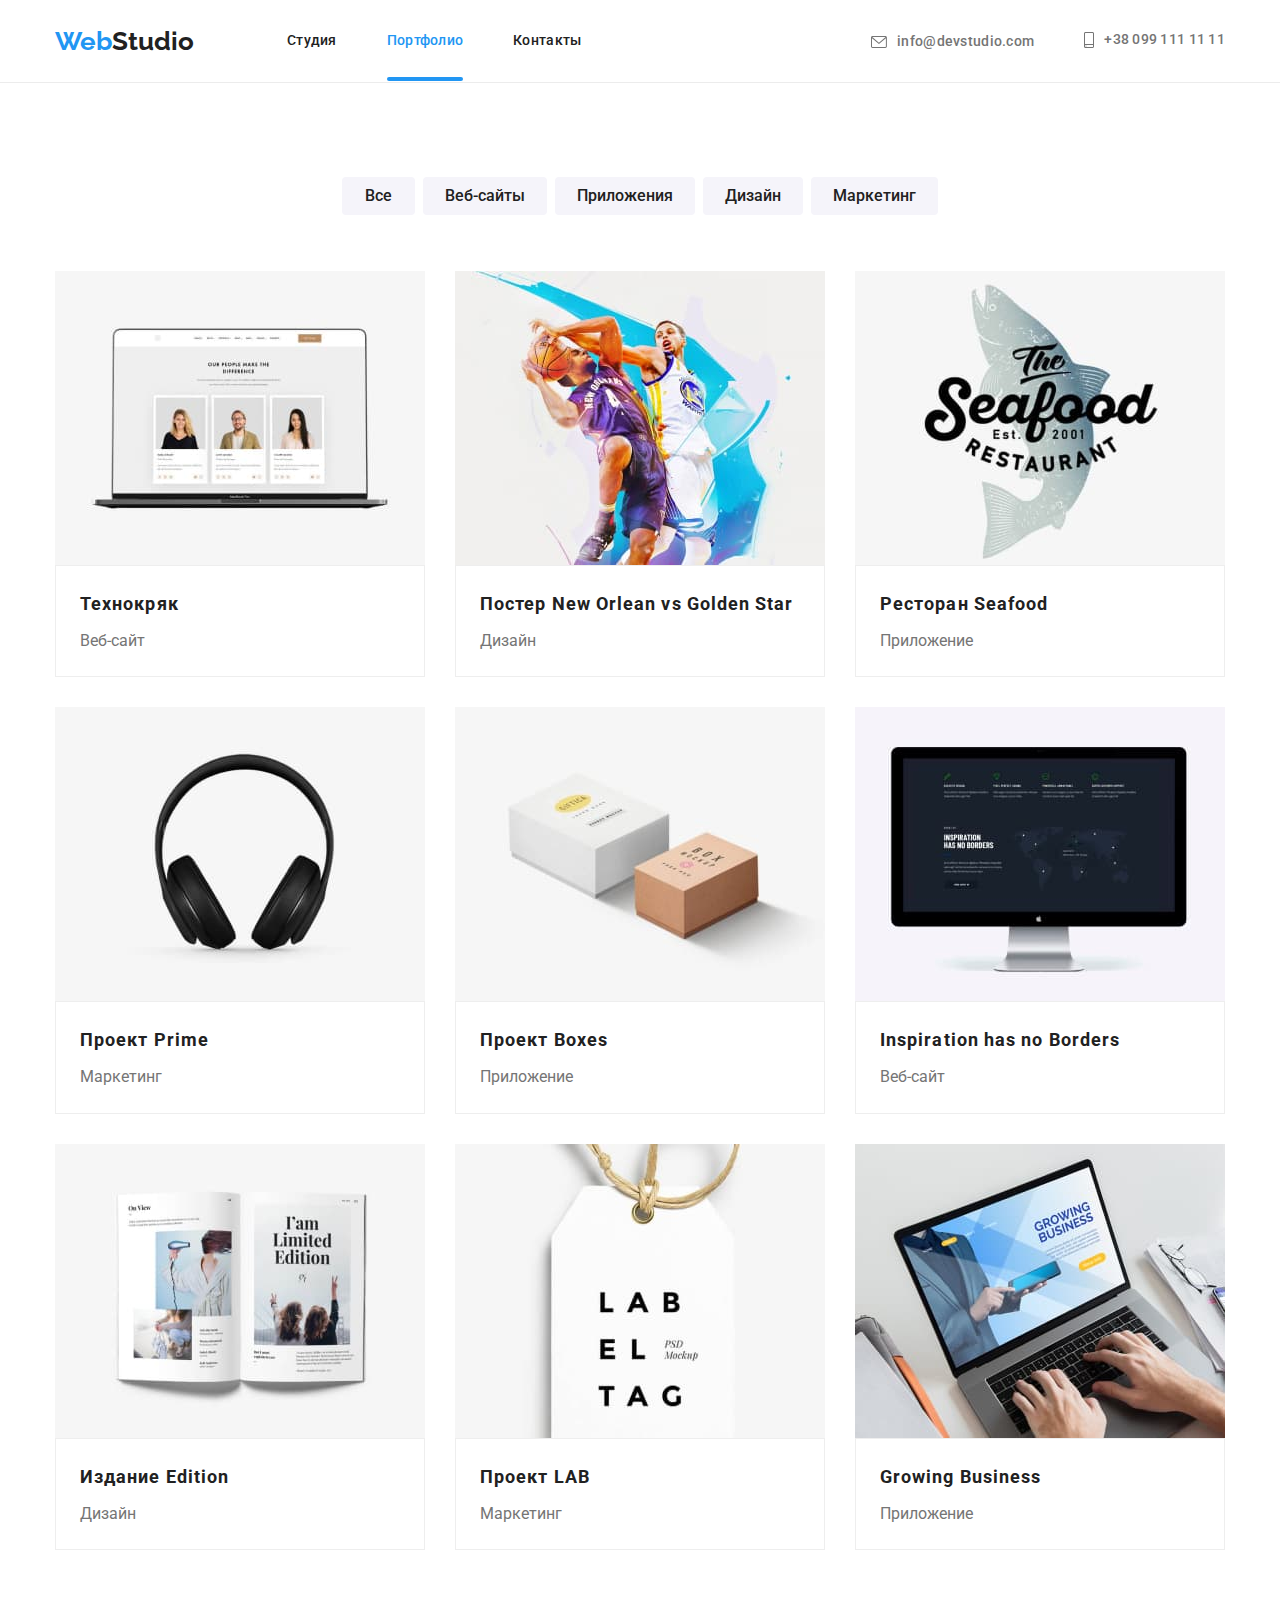
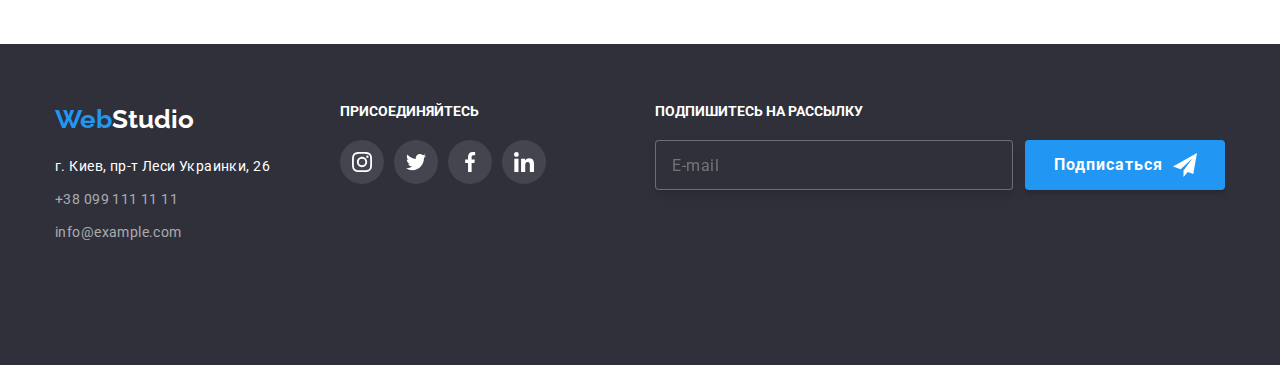
==== commit f598de0b: "попытка номер 10)" ====
--- a/portfolio.html
+++ b/portfolio.html
@@ -76,9 +76,9 @@
               <a href="#" class="project-group__link">
                 <div class="project-thumb">
                   <picture>
+                <source media="(min-width: 1200px)" srcset="./images/tech_lg.jpg 1x, ./images/tech_lg@2x.jpg 2x" type="image/jpg">
+                <source media="(min-width: 768px)" srcset="./images/tech_md.jpg 1x, ./images/tech_md@2x.jpg 2x" type="image/jpg">
                 <source media="(max-width: 767px)" srcset="./images/tech_sm.jpg 1x, ./images/tech_sm@2x.jpg 2x" type="image/jpg">
-                <source media="(min-width: 768px)" srcset="./images/tech_md.jpg 1x, ./images/tech_md@2x.jpg 2x" type="image/jpg">
-                <source media="(min-width: 1200px)" srcset="./images/tech_lg.jpg 1x, ./images/tech_lg@2x.jpg 2x" type="image/jpg">
                 <img src="./images/tech_sm.jpg" alt="Технокряк" />
               </picture>
                   <div class="overlay-portfolio">
@@ -99,9 +99,9 @@
               <a href="https://google.com" class="project-group__link">
                 <div class="project-thumb">
               <picture>
+                <source media="(min-width: 1200px)" srcset="./images/poster_lg.jpg 1x, ./images/poster_lg@2x.jpg 2x" type="image/jpg">
+                <source media="(min-width: 768px)" srcset="./images/poster_md.jpg 1x, ./images/poster_md@2x.jpg 2x" type="image/jpg">
                 <source media="(max-width: 767px)" srcset="./images/poster_sm.jpg 1x, ./images/poster_sm@2x.jpg 2x" type="image/jpg">
-                <source media="(min-width: 768px)" srcset="./images/poster_md.jpg 1x, ./images/poster_md@2x.jpg 2x" type="image/jpg">
-                <source media="(min-width: 1200px)" srcset="./images/poster_lg.jpg 1x, ./images/poster_lg@2x.jpg 2x" type="image/jpg">
                 <img src="./images/poster_sm.jpg" alt="Постер New Orlean vs Golden Star"/>
               </picture>
                   <div class="overlay-portfolio">
@@ -122,9 +122,9 @@
               <a href="#" class="project-group__link">
                 <div class="project-thumb">
               <picture>
-                <source media="(max-width: 767px)" srcset="./images/resto_sm.jpg 1x, ./images/resto_sm@2x.jpg 2x" type="image/jpg">
-                <source media="(min-width: 768px)" srcset="./images/resto_md.jpg 1x, ./images/resto_md@2x.jpg 2x" type="image/jpg">
-                <source media="(min-width: 1200px)" srcset="./images/resto_lg.jpg 1x, ./images/resto_lg@2x.jpg 2x" type="image/jpg">
+                 <source media="(min-width: 1200px)" srcset="./images/resto_lg.jpg 1x, ./images/resto_lg@2x.jpg 2x" type="image/jpg">
+                 <source media="(min-width: 768px)" srcset="./images/resto_md.jpg 1x, ./images/resto_md@2x.jpg 2x" type="image/jpg">
+                 <source media="(max-width: 767px)" srcset="./images/resto_sm.jpg 1x, ./images/resto_sm@2x.jpg 2x" type="image/jpg">
                 <img src="./images/resto_sm.jpg" alt="Ресторан Seafood" />
               </picture>
                   <div class="overlay-portfolio">
@@ -145,9 +145,9 @@
               <a href="#" class="project-group__link">
                 <div class="project-thumb">
                 <picture>
+                <source media="(min-width: 1200px)" srcset="./images/music_lg.jpg 1x, ./images/music_lg@2x.jpg 2x" type="image/jpg">
+                <source media="(min-width: 768px)" srcset="./images/music_md.jpg 1x, ./images/music_md@2x.jpg 2x" type="image/jpg">
                 <source media="(max-width: 767px)" srcset="./images/music_sm.jpg 1x, ./images/music_sm@2x.jpg 2x" type="image/jpg">
-                <source media="(min-width: 768px)" srcset="./images/music_md.jpg 1x, ./images/music_md@2x.jpg 2x" type="image/jpg">
-                <source media="(min-width: 1200px)" srcset="./images/music_lg.jpg 1x, ./images/music_lg@2x.jpg 2x" type="image/jpg">
                 <img src="./images/music_sm.jpg" alt="Проект Prime" />
               </picture>
                   <div class="overlay-portfolio">
@@ -168,9 +168,9 @@
               <a href="#" class="project-group__link">
                 <div class="project-thumb">
                <picture>
+                <source media="(min-width: 1200px)" srcset="./images/boxes_lg.jpg 1x, ./images/boxes_lg@2x.jpg 2x" type="image/jpg">
+                <source media="(min-width: 768px)" srcset="./images/boxes_md.jpg 1x, ./images/boxes_md@2x.jpg 2x" type="image/jpg">
                 <source media="(max-width: 767px)" srcset="./images/boxes_sm.jpg 1x, ./images/boxes_sm@2x.jpg 2x" type="image/jpg">
-                <source media="(min-width: 768px)" srcset="./images/boxes_md.jpg 1x, ./images/boxes_md@2x.jpg 2x" type="image/jpg">
-                <source media="(min-width: 1200px)" srcset="./images/boxes_lg.jpg 1x, ./images/boxes_lg@2x.jpg 2x" type="image/jpg">
                 <img src="./images/boxes_sm.jpg" alt="Проект Boxes" />
               </picture>
                   <div class="overlay-portfolio">
@@ -191,9 +191,9 @@
               <a href="#" class="project-group__link">
                 <div class="project-thumb">
               <picture>
+                <source media="(min-width: 1200px)" srcset="./images/site_lg.jpg 1x, ./images/site_lg@2x.jpg 2x" type="image/jpg">
+                <source media="(min-width: 768px)" srcset="./images/site_md.jpg 1x, ./images/site_md@2x.jpg 2x" type="image/jpg">
                 <source media="(max-width: 767px)" srcset="./images/site_sm.jpg 1x, ./images/site_sm@2x.jpg 2x" type="image/jpg">
-                <source media="(min-width: 768px)" srcset="./images/site_md.jpg 1x, ./images/site_md@2x.jpg 2x" type="image/jpg">
-                <source media="(min-width: 1200px)" srcset="./images/site_lg.jpg 1x, ./images/site_lg@2x.jpg 2x" type="image/jpg">
                 <img src="./images/site_sm.jpg" alt="Inspiration has no Borders" />
               </picture>
                   <div class="overlay-portfolio">
@@ -214,9 +214,9 @@
               <a href="#" class="project-group__link">
                 <div class="project-thumb">
               <picture>
+                <source media="(min-width: 1200px)" srcset="./images/book_lg.jpg 1x, ./images/book_lg@2x.jpg 2x" type="image/jpg">
+                <source media="(min-width: 768px)" srcset="./images/book_md.jpg 1x, ./images/book_md@2x.jpg 2x" type="image/jpg">
                 <source media="(max-width: 767px)" srcset="./images/book_sm.jpg 1x, ./images/book_sm@2x.jpg 2x" type="image/jpg">
-                <source media="(min-width: 768px)" srcset="./images/book_md.jpg 1x, ./images/book_md@2x.jpg 2x" type="image/jpg">
-                <source media="(min-width: 1200px)" srcset="./images/book_lg.jpg 1x, ./images/book_lg@2x.jpg 2x" type="image/jpg">
                 <img src="./images/book_sm.jpg" alt="Издание Limited Edition" />
               </picture>
                   <div class="overlay-portfolio">
@@ -237,9 +237,9 @@
               <a href="#" class="project-group__link">
                 <div class="project-thumb">
               <picture>
+                <source media="(min-width: 1200px)" srcset="./images/lab_lg.jpg 1x, ./images/lab_lg@2x.jpg 2x" type="image/jpg">
+                <source media="(min-width: 768px)" srcset="./images/lab_md.jpg 1x, ./images/lab_md@2x.jpg 2x" type="image/jpg">
                 <source media="(max-width: 767px)" srcset="./images/lab_sm.jpg 1x, ./images/lab_sm@2x.jpg 2x" type="image/jpg">
-                <source media="(min-width: 768px)" srcset="./images/lab_md.jpg 1x, ./images/lab_md@2x.jpg 2x" type="image/jpg">
-                <source media="(min-width: 1200px)" srcset="./images/lab_lg.jpg 1x, ./images/lab_lg@2x.jpg 2x" type="image/jpg">
                 <img src="./images/lab_sm.jpg" alt="Проект LAB" />
               </picture>
                   <div class="overlay-portfolio">
@@ -260,9 +260,9 @@
               <a href="#" class="project-group__link">
                 <div class="project-thumb">
               <picture>
+                <source media="(min-width: 1200px)" srcset="./images/bis_lg.jpg 1x, ./images/bis_lg@2x.jpg 2x" type="image/jpg">                
+                <source media="(min-width: 768px)" srcset="./images/bis_md.jpg 1x, ./images/bis_md@2x.jpg 2x" type="image/jpg">
                 <source media="(max-width: 767px)" srcset="./images/bis_sm.jpg 1x, ./images/bis_sm@2x.jpg 2x" type="image/jpg">
-                <source media="(min-width: 768px)" srcset="./images/bis_md.jpg 1x, ./images/bis_md@2x.jpg 2x" type="image/jpg">
-                <source media="(min-width: 1200px)" srcset="./images/bis_lg.jpg 1x, ./images/bis_lg@2x.jpg 2x" type="image/jpg">
                 <img src="./images/bis_sm.jpg" alt="Growing Business" />
               </picture>
                   <div class="overlay-portfolio">
--- a/css/main.min.css
+++ b/css/main.min.css
@@ -1,2 +1,2 @@
-:root{--primary-bg-color: #2f303a;--primary-text-color: #212121;--title-text-color: #757575;--accent-color: #2196f3;--btn-hover: #188ce8;--spec-color: #fff;--fh-bg-color: #2f303a;--color-footer: rgba(255, 255, 255, 0.6);--bg-color-button: #f5f4fa;--border-bottom: #ececec;--border-card: #eeeeee;--border: #afb1b8;--color-social-network-bg: rgba(255, 255, 255, 0.1);--duration: 250ms;--time-function: cubic-bezier(0.4, 0, 0.2, 1)}h1,h2,h3,h4,h5,h6,p,ul{margin-top:0;margin-bottom:0}ul{padding-left:0;list-style:none}.body .button{cursor:pointer;border:none}a{text-decoration:none}html{-webkit-box-sizing:border-box;box-sizing:border-box}*,*::before,*::after{margin:0;padding:0;-webkit-box-sizing:border-box;box-sizing:border-box}img{display:block;max-width:100%;height:auto}.body{font-family:Roboto, sans-serif;font-style:normal;font-weight:400;color:#757575}.container{margin-left:auto;margin-right:auto;padding-left:15px;padding-right:15px}@media screen and (min-width: 480px){.container{width:480px}}@media screen and (min-width: 768px){.container{width:768px}}@media screen and (min-width: 1200px){.container{width:1200px}}.section{padding-top:60px;padding-bottom:60px}@media screen and (min-width: 1200px){.section{padding-top:94px;padding-bottom:94px}}.list,.main .company-list,.task-list,.company-title,.clients-title,.gallery{list-style-type:none;margin:0;padding:0}.title-h2{font-weight:700;font-size:28px;line-height:1.16;text-align:center;letter-spacing:0.03em;color:#212121}@media screen and (max-width: 1199px){.title-h2{margin-bottom:30px}}@media screen and (min-width: 1200px){.title-h2{margin-bottom:50px}}@media screen and (min-width: 1200px){.title-h2{font-size:36px}}.section__title{color:var(--primary-text-color)}@media screen and (max-width: 1199.98px){.section__title{font-weight:700;font-size:28px;line-height:1.43;margin-bottom:30px;text-align:center;letter-spacing:0.03em}}@media screen and (min-width: 1200px){.section__title{margin-bottom:50px;font-weight:700;font-size:36px;line-height:1.17;text-align:center;letter-spacing:0.03em}}.logo{font-family:'Raleway', sans-serif;font-weight:700;font-size:26px;line-height:1.19;color:var(--accent-color);margin-right:93px;position:relative}.logo--position{margin-left:auto;margin-right:auto}.logo__dark--head{color:var(--primary-text-color)}.logo-color{color:#2196f3}.logo-color2{color:#fff}@media screen and (max-width: 767.98px){.logo--pad{padding:16px}}.button{font-weight:700;font-size:16px;font-family:inherit;line-height:1.87;letter-spacing:0.06em;color:#fff;background-color:#2196f3;-webkit-box-shadow:0px 4px 4px rgba(0,0,0,0.15);box-shadow:0px 4px 4px rgba(0,0,0,0.15);border-radius:4px;-webkit-transition:background-color 250ms cubic-bezier(0.4, 0, 0.2, 1);transition:background-color 250ms cubic-bezier(0.4, 0, 0.2, 1)}.button:hover,.button:focus{background-color:#188ce8}.button-hero{display:block;margin:0 auto;padding:10px 32px}.footer_button{position:relative}.button-footer{display:-webkit-box;display:-ms-flexbox;display:flex;padding:10px 62px 10px 29px;margin-left:12px}@media screen and (max-width: 1199.98px){.button-footer{margin-left:0}}.button-footer-icon{position:absolute;fill:white;top:13px;right:28px}.button-modal{display:block;margin:0 auto;padding:10px 55px}.header__container{display:-webkit-box;display:-ms-flexbox;display:flex;-webkit-box-align:center;-ms-flex-align:center;align-items:center}.navigation__list{display:-webkit-box;display:-ms-flexbox;display:flex}@media screen and (max-width: 767.98px){.navigation__list{visibility:hidden;opacity:0;display:none}}.navigation__item:not(:last-child){margin-right:50px}.navigation__link{display:block;padding-top:32px;padding-bottom:32px;font-weight:500;font-size:14px;line-height:1.14;letter-spacing:0.02em;color:var(--primary-text-color);-webkit-transition:color 250ms cubic-bezier(0.4, 0, 0.2, 1);transition:color 250ms cubic-bezier(0.4, 0, 0.2, 1)}.navigation__link:hover,.navigation__link:focus{color:var(--accent-color)}.header{border-bottom:1px solid var(--border-bottom)}.navigation__link--current{color:var(--accent-color)}@media screen and (max-width: 767.98px){.contacts__list{visibility:hidden;opacity:0;display:none}}@media screen and (min-width: 768px) and (max-width: 1199.98px){.contacts__list{display:-webkit-box;display:-ms-flexbox;display:flex;-webkit-box-orient:vertical;-webkit-box-direction:normal;-ms-flex-direction:column;flex-direction:column;margin-left:auto}}@media screen and (min-width: 1200px){.contacts__list{display:-webkit-box;display:-ms-flexbox;display:flex;margin-left:auto;-webkit-box-align:baseline;-ms-flex-align:baseline;align-items:baseline}}@media screen and (min-width: 1200px){.contacts__list .contacts__item+.contacts__item{margin-left:50px}}.header__email{display:-webkit-box;display:-ms-flexbox;display:flex;padding-top:32px;padding-bottom:32px;font-weight:500;font-size:14px;line-height:1.14;letter-spacing:0.02em;color:var(--title-text-color);-webkit-box-align:center;-ms-flex-align:center;align-items:center;-webkit-transition:color 250ms cubic-bezier(0.4, 0, 0.2, 1);transition:color 250ms cubic-bezier(0.4, 0, 0.2, 1)}@media screen and (min-width: 768px) and (max-width: 1199.98px){.header__email{margin-bottom:10px;padding-top:0;padding-bottom:0}}.header__email:hover,.header__email:focus{color:var(--accent-color)}.header__email:hover .icon-mail,.header__email:focus .icon-mail{fill:var(--accent-color)}.header__phone{display:-webkit-box;display:-ms-flexbox;display:flex;padding-top:32px;padding-bottom:32px;font-weight:500;font-size:14px;line-height:1.14;letter-spacing:0.02em;color:var(--title-text-color);-webkit-box-align:center;-ms-flex-align:center;align-items:center;-webkit-transition:color 250ms cubic-bezier(0.4, 0, 0.2, 1);transition:color 250ms cubic-bezier(0.4, 0, 0.2, 1)}@media screen and (min-width: 768px) and (max-width: 1199.98px){.header__phone{padding-top:0;padding-bottom:0}}.header__phone:hover,.header__phone:focus{color:var(--accent-color)}.header__phone:hover .icon-phone,.header__phone:focus .icon-phone{fill:var(--accent-color)}.icon-mail{width:16px;height:12px;margin-right:10px;fill:var(--title-text-color);-webkit-transition:fill 250ms cubic-bezier(0.4, 0, 0.2, 1);transition:fill 250ms cubic-bezier(0.4, 0, 0.2, 1)}.icon-phone{width:10px;height:16px;margin-right:10px;fill:var(--title-text-color);-webkit-transition:fill 250ms cubic-bezier(0.4, 0, 0.2, 1);transition:fill 250ms cubic-bezier(0.4, 0, 0.2, 1)}.link{position:relative}.navigation__link--current::after{position:absolute;width:100%;height:4px;left:0px;bottom:0;content:' ';background:var(--accent-color);border-radius:2px;opacity:1}.btn-menu{position:absolute;display:-webkit-inline-box;display:-ms-inline-flexbox;display:inline-flex;margin:0;right:0;top:10px;border:none;background-color:transparent;cursor:pointer;width:40px;height:40px;padding:0;z-index:10}@media screen and (min-width: 768px){.btn-menu{display:none}}.btn-menu .icon-open{opacity:1}.btn-menu.is-open .icon-open{opacity:0}.btn-menu .icon-close{opacity:0}.btn-menu.is-open .icon-close{opacity:1}.mobile-menu{position:fixed;top:0;left:0;-webkit-transform:translateX(100%);transform:translateX(100%);background-color:#fff;width:100%;height:100%;padding:48px 40px;-webkit-transition:-webkit-transform 400ms ease-in;transition:-webkit-transform 400ms ease-in;transition:transform 400ms ease-in;transition:transform 400ms ease-in, -webkit-transform 400ms ease-in}.mobile-menu.is-open{-webkit-transform:translateX(0);transform:translateX(0)}.mobile-menu-contacts{margin-top:180px;margin-bottom:64px}.mobile-menu-list{display:-webkit-box;display:-ms-flexbox;display:flex;-ms-flex-wrap:wrap;flex-wrap:wrap;gap:10px}.mobile-menu-link{font-weight:500;font-size:18px;line-height:1.22;letter-spacing:0.02em;color:#2196f3}.mobile-menu-item:not(:last-child) .mobile-menu-link{padding-right:10px;border-right:1px solid rgba(33,33,33,0.2)}.mobile-menu-item{margin-right:10px;margin-bottom:32px}.mobile-menu-item:last-child{margin-right:0}.mobile-menu-nav{font-weight:500;font-size:40px;line-height:1.17;letter-spacing:0.02em;color:#212121}.mobile-menu-nav-item{padding-bottom:32px}.mobile-menu-nav-item:last-child{padding-bottom:0}.mobile-menu-font{font-weight:500;font-size:24px;line-height:1.17;letter-spacing:0.02em;color:#757575}.mobile-menu-item:first-child .mobile-menu-font{font-size:24px;color:#2196f3}@media screen and (min-width: 480px){.mobile-menu-item:first-child .mobile-menu-font{font-size:34px}}.mobile-menu-nav-link.current{color:#188ce8}.mobile-menu-nav-link{font-weight:500;font-size:40px;line-height:47px;letter-spacing:0.02em;color:#212121}.mobile-menu-nav-link:hover,.mobile-menu-nav-link:focus{color:#2196f3}.mobile-menu-icon:hover,.mobile-menu-icon:focus{fill:#2196f3}.hero{background-color:#2f303a;padding-top:118px;padding-bottom:118px}@media screen and (min-width: 1200px){.hero{padding-top:200px;padding-bottom:210px}}.hero__title{font-weight:900;font-size:26px;line-height:1.61;text-align:center;letter-spacing:0.06em;text-transform:uppercase;color:#fff;margin-top:0;margin-bottom:30px}@media screen and (min-width: 1200px){.hero__title{font-size:44px;line-height:1.36}}.feature{list-style-type:none;padding-top:60px;padding-bottom:60px}@media screen and (min-width: 1200px){.feature{padding-top:94px;padding-bottom:94px}}@media screen and (min-width: 768px){.feature{display:-webkit-box;display:-ms-flexbox;display:flex;-ms-flex-wrap:wrap;flex-wrap:wrap;margin-right:-30px}}@media screen and (max-width: 767px){.feature__item{max-width:450px}.feature__item__item:not(:last-child){margin-bottom:30px}}.feature__item__item:not(:last-child){margin-bottom:30px}@media screen and (min-width: 768px) and (max-width: 1199px){.feature__item{width:calc((100% - 4 * 15px) / 2);margin-bottom:30px;margin-right:30px}}@media screen and (min-width: 1200px){.feature__item{width:270px}}@media screen and (min-width: 1200px){.feature__item:not(:last-child){margin-right:30px}}.feature__background{display:-webkit-box;display:-ms-flexbox;display:flex;-webkit-box-pack:center;-ms-flex-pack:center;justify-content:center;-webkit-box-align:center;-ms-flex-align:center;align-items:center;width:100%;height:120px;margin-bottom:30px;background-color:#f5f4fa}.feature__title{margin:0;font-weight:700;font-size:14px;line-height:1.14;letter-spacing:0.03em;text-transform:uppercase;color:#212121}@media screen and (max-width: 767px){.feature__title{text-align:center}}.feature__text{margin-top:10px;margin-bottom:0;font-size:14px;line-height:1.71;letter-spacing:0.03em}.overlay{background-image:-webkit-gradient(linear, left bottom, left top, from(rgba(47,48,58,0.4)), to(rgba(47,48,58,0.4))),url(../images/img_overlay.jpg);background-image:linear-gradient(to top, rgba(47,48,58,0.4), rgba(47,48,58,0.4)),url(../images/img_overlay.jpg);max-width:1600px;margin-left:auto;margin-right:auto;background-position:center;background-size:cover;background-repeat:no-repeat}@media screen and (-webkit-min-device-pixel-ratio: 2), screen and (min-resolution: 2dppx){.overlay{background-image:-webkit-gradient(linear, left bottom, left top, from(rgba(47,48,58,0.4)), to(rgba(47,48,58,0.4))),url(../images/img_overlay@2x.jpg);background-image:linear-gradient(to top, rgba(47,48,58,0.4), rgba(47,48,58,0.4)),url(../images/img_overlay@2x.jpg)}}@media screen and (max-width: 767px){.overlay{background-image:-webkit-gradient(linear, left bottom, left top, from(rgba(47,48,58,0.4)), to(rgba(47,48,58,0.4))),url(../images/img_overlay_mobile.jpg);background-image:linear-gradient(to top, rgba(47,48,58,0.4), rgba(47,48,58,0.4)),url(../images/img_overlay_mobile.jpg)}}@media screen and (max-width: 767px) and (-webkit-min-device-pixel-ratio: 2), screen and (max-width: 767px) and (min-resolution: 2dppx){.overlay{background-image:-webkit-gradient(linear, left bottom, left top, from(rgba(47,48,58,0.4)), to(rgba(47,48,58,0.4))),url(../images/img_overlay_mobile@2x.jpg);background-image:linear-gradient(to top, rgba(47,48,58,0.4), rgba(47,48,58,0.4)),url(../images/img_overlay_mobile@2x.jpg)}}@media screen and (min-width: 768px) and (max-width: 1199px){.overlay{background-image:-webkit-gradient(linear, left bottom, left top, from(rgba(47,48,58,0.4)), to(rgba(47,48,58,0.4))),url(../images/img_overlay_tablet.jpg);background-image:linear-gradient(to top, rgba(47,48,58,0.4), rgba(47,48,58,0.4)),url(../images/img_overlay_tablet.jpg)}}@media screen and (min-width: 768px) and (max-width: 1199px) and (-webkit-min-device-pixel-ratio: 2), screen and (min-width: 768px) and (max-width: 1199px) and (min-resolution: 2dppx){.overlay{background-image:-webkit-gradient(linear, left bottom, left top, from(rgba(47,48,58,0.4)), to(rgba(47,48,58,0.4))),url(../images/img_overlay_tablet@2x.jpg);background-image:linear-gradient(to top, rgba(47,48,58,0.4), rgba(47,48,58,0.4)),url(../images/img_overlay_tablet@2x.jpg)}}.backdrop{position:fixed;top:0;left:0;width:100%;height:100%;z-index:10;background-color:rgba(0,0,0,0.2);overflow-y:scroll;-webkit-transition:opacity 250ms cubic-bezier(0.4, 0, 0.2, 1),visibility 250ms cubic-bezier(0.4, 0, 0.2, 1);transition:opacity 250ms cubic-bezier(0.4, 0, 0.2, 1),visibility 250ms cubic-bezier(0.4, 0, 0.2, 1)}.backdrop.is-hidden{visibility:hidden;opacity:0;pointer-events:none}.modal-backdrop.is-hidden .modal{opacity:0;-webkit-transform:translate(-50%, -50%) scale(1.5);transform:translate(-50%, -50%) scale(1.5)}.modal{position:absolute;top:50%;left:50%;-webkit-transform:translate(-50%, -50%);transform:translate(-50%, -50%);display:-webkit-box;display:-ms-flexbox;display:flex;-webkit-box-align:center;-ms-flex-align:center;align-items:center;-webkit-box-pack:center;-ms-flex-pack:center;justify-content:center;max-width:528px;padding:40px;background-color:#fff;-webkit-box-shadow:0px 1px 3px rgba(0,0,0,0.12),0px 1px 1px rgba(0,0,0,0.14),0px 2px 1px rgba(0,0,0,0.2);box-shadow:0px 1px 3px rgba(0,0,0,0.12),0px 1px 1px rgba(0,0,0,0.14),0px 2px 1px rgba(0,0,0,0.2);border-radius:4px;opacity:1;-webkit-transform:translate(-50%, -50%) scale(1);transform:translate(-50%, -50%) scale(1);-webkit-transition:opacity 250ms cubic-bezier(0.4, 0, 0.2, 1),-webkit-transform 250ms cubic-bezier(0.4, 0, 0.2, 1);transition:opacity 250ms cubic-bezier(0.4, 0, 0.2, 1),-webkit-transform 250ms cubic-bezier(0.4, 0, 0.2, 1);transition:transform 250ms cubic-bezier(0.4, 0, 0.2, 1),opacity 250ms cubic-bezier(0.4, 0, 0.2, 1);transition:transform 250ms cubic-bezier(0.4, 0, 0.2, 1),opacity 250ms cubic-bezier(0.4, 0, 0.2, 1),-webkit-transform 250ms cubic-bezier(0.4, 0, 0.2, 1)}@media screen and (min-width: 480px) and (max-width: 1199px){.modal{width:450px}}.close-button{position:absolute;top:8px;right:8px;display:-webkit-box;display:-ms-flexbox;display:flex;-webkit-box-pack:center;-ms-flex-pack:center;justify-content:center;-webkit-box-align:center;-ms-flex-align:center;align-items:center;padding:0;margin:0;width:30px;height:30px;background-color:#fff;border:1px solid rgba(0,0,0,0.1);border-radius:50%;cursor:pointer;-webkit-transition:250ms cubic-bezier(0.4, 0, 0.2, 1);transition:250ms cubic-bezier(0.4, 0, 0.2, 1)}.close-button__icon{fill:currentColor}.close-button:hover,.close-button:focus{color:#2196f3}.order-form__title{display:-webkit-box;display:-ms-flexbox;display:flex;-webkit-box-pack:center;-ms-flex-pack:center;justify-content:center;margin-bottom:12px;font-weight:700;font-size:20px;line-height:1.15;color:#212121}@media screen and (max-width: 1199px){.order-form__title{font-size:20px;line-height:1.5;text-align:center;letter-spacing:0.03em}}.order-form__field{display:block;margin-bottom:10px;text-align:left}.order-form__label,.order-form__comments__label,.order-form__comments__text{display:inline-block;margin-bottom:4px;font-size:12px;line-height:1.17;letter-spacing:0.01em}@media screen and (max-width: 1199px){.order-form__label,.order-form__comments__label,.order-form__comments__text{letter-spacing:0.03em}}.order-form__input-container{position:relative;display:block}.order-form__input{display:-webkit-box;display:-ms-flexbox;display:flex;width:100%;height:40px;padding:12px 16px;padding-left:42px;line-height:1.14;letter-spacing:0.01em;color:#757575;border:1px solid rgba(33,33,33,0.2);border-radius:4px;-webkit-transition:border-color 250ms cubic-bezier(0.4, 0, 0.2, 1);transition:border-color 250ms cubic-bezier(0.4, 0, 0.2, 1)}.order-form__icon{position:absolute;top:50%;left:13px;color:#212121;fill:currentColor;-webkit-transform:translateY(-50%);transform:translateY(-50%);-webkit-transition:color 250ms cubic-bezier(0.4, 0, 0.2, 1);transition:color 250ms cubic-bezier(0.4, 0, 0.2, 1)}.order-form__field:focus-within .order-form__input,.order-form__field:focus-within .order-form__comments__text{outline:0;border-color:#2196f3}.order-form__field:focus-within .order-form__icon{color:#2196f3}.order-form__comments{margin-bottom:20px}.order-form__comments__text{display:-webkit-box;display:-ms-flexbox;display:flex;width:100%;height:120px;padding:12px 16px;resize:none;color:#757575;border:1px solid rgba(33,33,33,0.2);border-radius:4px;-webkit-transition:border-color 250ms cubic-bezier(0.4, 0, 0.2, 1);transition:border-color 250ms cubic-bezier(0.4, 0, 0.2, 1)}.order-form__comments::-webkit-input-placeholder{color:rgba(117,117,117,0.5)}.order-form__comments:-ms-input-placeholder{color:rgba(117,117,117,0.5)}.order-form__comments::-ms-input-placeholder{color:rgba(117,117,117,0.5)}.order-form__comments::placeholder{color:rgba(117,117,117,0.5)}.checkbox{display:-webkit-box;display:-ms-flexbox;display:flex;-webkit-box-pack:center;-ms-flex-pack:center;justify-content:center;-webkit-box-align:center;-ms-flex-align:center;align-items:center;margin-bottom:30px;width:100%}.checkbox__container{position:relative;display:block;width:16px;height:15px;margin-right:8px;cursor:pointer}.checkbox__icon-checked{position:absolute;top:0;left:0;width:16px;height:15px;-webkit-transform:scale(0.2);transform:scale(0.2);opacity:0;-webkit-transition:opacity 250ms cubic-bezier(0.4, 0, 0.2, 1),-webkit-transform 250ms cubic-bezier(0.4, 0, 0.2, 1);transition:opacity 250ms cubic-bezier(0.4, 0, 0.2, 1),-webkit-transform 250ms cubic-bezier(0.4, 0, 0.2, 1);transition:transform 250ms cubic-bezier(0.4, 0, 0.2, 1),opacity 250ms cubic-bezier(0.4, 0, 0.2, 1);transition:transform 250ms cubic-bezier(0.4, 0, 0.2, 1),opacity 250ms cubic-bezier(0.4, 0, 0.2, 1),-webkit-transform 250ms cubic-bezier(0.4, 0, 0.2, 1)}.checkbox__icon-unchecked{position:absolute;top:0;left:0;display:block;width:16px;height:15px;border:2px solid #757575;border-radius:2px;-webkit-transition:border-color 250ms cubic-bezier(0.4, 0, 0.2, 1),border-color 250ms cubic-bezier(0.4, 0, 0.2, 1);transition:border-color 250ms cubic-bezier(0.4, 0, 0.2, 1),border-color 250ms cubic-bezier(0.4, 0, 0.2, 1)}.checkbox__label{cursor:pointer;font-size:14px;line-height:1.71;letter-spacing:0.03em;color:#757575}@media screen and (max-width: 1199px){.checkbox__label{display:-webkit-box;display:-ms-flexbox;display:flex;-ms-flex-line-pack:center;align-content:center;-webkit-box-orient:vertical;-webkit-box-direction:normal;-ms-flex-direction:column;flex-direction:column;-webkit-box-align:start;-ms-flex-align:start;align-items:flex-start;margin-left:5px}}.checkbox__link{color:#2196f3;-webkit-text-decoration-line:underline;text-decoration-line:underline}.checkbox__input{position:absolute;white-space:nowrap;width:1px;height:1px;overflow:hidden;border:0;padding:0;clip:rect(0 0 0 0);-webkit-clip-path:inset(50%);clip-path:inset(50%);margin:-1px}.checkbox__input:checked+.checkbox__icon-checked{-webkit-transform:scale(1);transform:scale(1);opacity:1}.checkbox__input:checked ~ .checkbox__icon-unchecked{border-color:#2196f3}.checkbox__input:focus ~ .checkbox__icon-unchecked,.checkbox__input:hover ~ .checkbox__icon-unchecked{border-color:#2196f3}.checkbox__input:focus:checked ~ .checkbox__icon-unchecked,.checkbox__input:hover:checked ~ .checkbox__icon-unchecked{border-color:#2196f3}@media screen and (min-width: 480px){.team{display:block}}@media screen and (min-width: 768px){.team{display:-webkit-box;display:-ms-flexbox;display:flex;-ms-flex-wrap:wrap;flex-wrap:wrap;-webkit-box-pack:center;-ms-flex-pack:center;justify-content:center}}@media screen and (min-width: 1200px){.team{display:-webkit-box;display:-ms-flexbox;display:flex;-ms-flex-wrap:wrap;flex-wrap:wrap}}.section--bgr{background-color:var(--bg-color-button)}.team__item{text-align:center}@media screen and (min-width: 480px){.team__item{margin-bottom:30px}}@media screen and (min-width: 768px){.team__item{margin-bottom:30px;text-align:center}.team__item:nth-child(odd){margin-right:30px}.team__item:nth-last-child(-n+2){margin-bottom:0}}@media screen and (min-width: 1200px){.team__item{width:270px;text-align:center}.team__item:not(:last-child){margin-right:30px}.team__item:nth-child(4n){margin-right:0}.team__item:nth-last-child(-n+4){margin-bottom:0}}.team__item .team__title{margin-bottom:10px;font-weight:500;font-size:16px;line-height:1.19;color:var(--primary-text-color)}.team__item .team__text{font-weight:400;font-size:16px;line-height:1.19}.team__item .team__group{padding-top:30px;padding-bottom:30px;background-color:var(--spec-color);border-radius:0 0 4px 4px;-webkit-box-shadow:0px 1px 3px rgba(0,0,0,0.12),0px 1px 1px rgba(0,0,0,0.14),0px 2px 1px rgba(0,0,0,0.2);box-shadow:0px 1px 3px rgba(0,0,0,0.12),0px 1px 1px rgba(0,0,0,0.14),0px 2px 1px rgba(0,0,0,0.2)}.team__item .social{display:-webkit-box;display:-ms-flexbox;display:flex;margin-top:16px;-webkit-box-pack:center;-ms-flex-pack:center;justify-content:center}.team__item .social__item:not(:last-child){margin-right:10px}.team__item .social__link{display:-webkit-box;display:-ms-flexbox;display:flex;width:44px;height:44px;-webkit-box-align:center;-ms-flex-align:center;align-items:center;-webkit-box-pack:center;-ms-flex-pack:center;justify-content:center;-webkit-transition:background-color 250ms cubic-bezier(0.4, 0, 0.2, 1);transition:background-color 250ms cubic-bezier(0.4, 0, 0.2, 1);border-radius:50%}.team__item .social__link:hover,.team__item .social__link:focus{background-color:var(--accent-color)}.team__item .social__link:hover .social__icon,.team__item .social__link:focus .social__icon{fill:var(--spec-color)}.task{padding-top:0px}@media screen and (max-width: 1199px){.task{display:none}}.task__container{width:100%;height:70px;position:absolute;display:-webkit-box;display:-ms-flexbox;display:flex;-webkit-box-pack:center;-ms-flex-pack:center;justify-content:center;-webkit-box-align:center;-ms-flex-align:center;align-items:center;bottom:0px;left:0px;color:#fff;background-color:rgba(47,48,58,0.8)}.task__name{position:relative}.task__text{font-size:14px;font-weight:700}.task__list{display:-webkit-box;display:-ms-flexbox;display:flex;-webkit-box-pack:justify;-ms-flex-pack:justify;justify-content:space-between}.task__item:not(:last-child){margin-right:30px}.clients__list{display:-webkit-box;display:-ms-flexbox;display:flex;-webkit-box-pack:justify;-ms-flex-pack:justify;justify-content:space-between;-ms-flex-wrap:nowrap;flex-wrap:nowrap;-webkit-box-align:center;-ms-flex-align:center;align-items:center}@media screen and (max-width: 1199px){.clients__list{display:-webkit-box;display:-ms-flexbox;display:flex;-ms-flex-wrap:wrap;flex-wrap:wrap;-webkit-box-pack:center;-ms-flex-pack:center;justify-content:center;-webkit-box-align:center;-ms-flex-align:center;align-items:center}}.clients__item{border-radius:4px;border:1px solid #afb1b8;display:-webkit-box;display:-ms-flexbox;display:flex;-webkit-box-align:center;-ms-flex-align:center;align-items:center;-webkit-box-pack:center;-ms-flex-pack:center;justify-content:center;height:92px}@media screen and (max-width: 767px){.clients__item{-ms-flex-wrap:wrap;flex-wrap:wrap;width:calc((100% - 4 * 15px) / 2);margin-right:30px;margin-bottom:30px}.clients__item:nth-child(2n){margin-right:0}.clients__item:nth-last-child(-n+2){margin-bottom:0}}@media screen and (min-width: 768px) and (max-width: 1199px){.clients__item{-ms-flex-wrap:wrap;flex-wrap:wrap;width:calc((100% - 6 * 15px) / 3);margin-right:30px;margin-bottom:30px}.clients__item:nth-last-child(-n+3){margin-bottom:0}.clients__item:nth-child(3n+3){margin-right:0}}@media screen and (min-width: 1200px){.clients__item{width:170px}.clients__item:not(:last-child){margin-right:30px}}.clients__link{fill:#afb1b8;-webkit-transition:250ms cubic-bezier(0.4, 0, 0.2, 1);transition:250ms cubic-bezier(0.4, 0, 0.2, 1)}.clients__link:hover,.clients__link:focus{border:1px solid #2196f3;fill:#2196f3}.project__list{display:-webkit-box;display:-ms-flexbox;display:flex;-webkit-box-pack:center;-ms-flex-pack:center;justify-content:center;margin-bottom:56px}@media screen and (max-width: 767.98px){.project__list{display:-webkit-box;display:-ms-flexbox;display:flex;margin-bottom:40px;-ms-flex-wrap:wrap;flex-wrap:wrap;-webkit-box-pack:start;-ms-flex-pack:start;justify-content:flex-start}}.project__list .project__btn{font-family:Roboto, sans-serif;font-weight:500;font-size:16px;line-height:1.62;text-align:center;background-color:var(--bg-color-button);color:var(--primary-text-color);border:0;padding:6px 22px;border-radius:4px;min-width:73px;cursor:pointer;-webkit-transition:color 250ms cubic-bezier(0.4, 0, 0.2, 1),background-color 250ms cubic-bezier(0.4, 0, 0.2, 1),-webkit-box-shadow 250ms cubic-bezier(0.4, 0, 0.2, 1);transition:color 250ms cubic-bezier(0.4, 0, 0.2, 1),background-color 250ms cubic-bezier(0.4, 0, 0.2, 1),-webkit-box-shadow 250ms cubic-bezier(0.4, 0, 0.2, 1);transition:color 250ms cubic-bezier(0.4, 0, 0.2, 1),background-color 250ms cubic-bezier(0.4, 0, 0.2, 1),box-shadow 250ms cubic-bezier(0.4, 0, 0.2, 1);transition:color 250ms cubic-bezier(0.4, 0, 0.2, 1),background-color 250ms cubic-bezier(0.4, 0, 0.2, 1),box-shadow 250ms cubic-bezier(0.4, 0, 0.2, 1),-webkit-box-shadow 250ms cubic-bezier(0.4, 0, 0.2, 1)}.project__list .project__btn:hover,.project__list .project__btn:focus{color:var(--spec-color);background-color:var(--accent-color);-webkit-box-shadow:0px 3px 1px rgba(0,0,0,0.1),0px 1px 2px rgba(0,0,0,0.08),0px 2px 2px rgba(0,0,0,0.12);box-shadow:0px 3px 1px rgba(0,0,0,0.1),0px 1px 2px rgba(0,0,0,0.08),0px 2px 2px rgba(0,0,0,0.12)}@media screen and (min-width: 1200px){.project__list .project__btn-item:not(:last-child){margin-right:8px}}.project__list .project__btn-item{margin-right:8px}@media screen and (min-width: 768px){.project__list .project__btn-item:last-child{margin-right:0}}@media screen and (max-width: 767.98px){.project__list .project__btn-item:nth-child(2n+3){margin-right:0}}.project-group{display:-webkit-box;display:-ms-flexbox;display:flex;-ms-flex-wrap:wrap;flex-wrap:wrap}@media screen and (max-width: 767.98px){.project-group{display:-webkit-box;display:-ms-flexbox;display:flex;-ms-flex-wrap:wrap;flex-wrap:wrap;-webkit-box-pack:center;-ms-flex-pack:center;justify-content:center}}@media screen and (min-width: 768px){.project-group{display:-webkit-box;display:-ms-flexbox;display:flex;-ms-flex-wrap:wrap;flex-wrap:wrap}}@media screen and (max-width: 767.98px){.project-group__item{margin-right:0;margin-bottom:30px}.project-group__item:last-child{margin-bottom:0}}@media screen and (min-width: 768px) and (max-width: 1199.98px){.project-group__item{margin-right:30px}.project-group__item:nth-child(2n){margin-right:0}.project-group__item:last-child{margin-right:0}}@media screen and (min-width: 1200px){.project-group__item{max-width:100%;margin-right:30px;margin-bottom:30px}}@media screen and (min-width: 1200px){.project-group__item:nth-child(3n){margin-right:0}}@media screen and (min-width: 1200px){.project-group__item:nth-last-child(-n+3){margin-bottom:0}}.proj-descr{padding:20px 24px;border-right:1px solid var(--border-card);border-left:1px solid var(--border-card);border-bottom:1px solid var(--border-card);border:1px solid var(--border-card)}@media screen and (min-width: 768px) and (max-width: 1199.98px){.proj-descr{width:306px}}.project-group__link{display:inline-block;-webkit-transition:-webkit-box-shadow 250ms cubic-bezier(0.4, 0, 0.2, 1);transition:-webkit-box-shadow 250ms cubic-bezier(0.4, 0, 0.2, 1);transition:box-shadow 250ms cubic-bezier(0.4, 0, 0.2, 1);transition:box-shadow 250ms cubic-bezier(0.4, 0, 0.2, 1), -webkit-box-shadow 250ms cubic-bezier(0.4, 0, 0.2, 1)}.project-group__link:hover,.project-group__link:focus{-webkit-box-shadow:0px 1px 1px rgba(0,0,0,0.12),0px 4px 4px rgba(0,0,0,0.06),1px 4px 6px rgba(0,0,0,0.16);box-shadow:0px 1px 1px rgba(0,0,0,0.12),0px 4px 4px rgba(0,0,0,0.06),1px 4px 6px rgba(0,0,0,0.16)}.list .titles{margin-bottom:4px;font-weight:700;font-size:18px;line-height:2;letter-spacing:0.06em;color:var(--primary-text-color)}.description{font-weight:400;font-size:16px;line-height:1.9;color:var(--title-text-color)}.overlay-text{width:322px;height:168px;color:var(--spec-color);top:0;right:0}.project-thumb{position:relative;overflow:hidden}.overlay-portfolio{display:-webkit-box;display:-ms-flexbox;display:flex;position:absolute;width:100%;height:100%;left:0px;top:0px;-webkit-box-align:center;-ms-flex-align:center;align-items:center;-webkit-box-pack:center;-ms-flex-pack:center;justify-content:center;background:rgba(33,150,243,0.9);-webkit-transform:translateY(100%);transform:translateY(100%);-webkit-transition:-webkit-transform 250ms cubic-bezier(0.4, 0, 0.2, 1);transition:-webkit-transform 250ms cubic-bezier(0.4, 0, 0.2, 1);transition:transform 250ms cubic-bezier(0.4, 0, 0.2, 1);transition:transform 250ms cubic-bezier(0.4, 0, 0.2, 1), -webkit-transform 250ms cubic-bezier(0.4, 0, 0.2, 1)}.project-group__item:hover .overlay-portfolio,.project-group__item:focus .overlay-portfolio{-webkit-transform:translateY(0);transform:translateY(0)}.visually-hidden{position:absolute;white-space:nowrap;width:1px;height:1px;overflow:hidden;border:0;padding:0;clip:rect(0 0 0 0);-webkit-clip-path:inset(50%);clip-path:inset(50%);margin:-1px}.footer{background-color:#2f303a;padding-top:60px;padding-bottom:60px}.footer__title{margin-top:0;margin-bottom:20px;font-style:bold;font-size:14px;line-height:1.14;color:#fff}@media screen and (max-width: 1199px){.footer__title{letter-spacing:0.03em}}@media screen and (min-width: 768px){.connect-footer{display:-webkit-box;display:-ms-flexbox;display:flex;-webkit-box-orient:horizontal;-webkit-box-direction:normal;-ms-flex-direction:row;flex-direction:row;-ms-flex-line-pack:center;align-content:center;-ms-flex-pack:distribute;justify-content:space-around}}@media screen and (max-width: 1199px){.adress{display:-webkit-box;display:-ms-flexbox;display:flex;-webkit-box-orient:vertical;-webkit-box-direction:normal;-ms-flex-direction:column;flex-direction:column;-webkit-box-align:center;-ms-flex-align:center;align-items:center}}.container--footer{display:-webkit-box;display:-ms-flexbox;display:flex}@media screen and (max-width: 1199px){.container--footer{-webkit-box-orient:vertical;-webkit-box-direction:normal;-ms-flex-direction:column;flex-direction:column}}@media screen and (max-width: 767px){.container--footer{-webkit-box-align:center;-ms-flex-align:center;align-items:center}}@media screen and (max-width: 767px){.content{padding-top:0px;display:-webkit-box;display:-ms-flexbox;display:flex;-webkit-box-orient:vertical;-webkit-box-direction:normal;-ms-flex-direction:column;flex-direction:column;-webkit-box-align:center;-ms-flex-align:center;align-items:center}}@media screen and (min-width: 768px) and (max-width: 1199px){.content{-webkit-box-align:center;-ms-flex-align:center;align-items:center;display:-webkit-box;display:-ms-flexbox;display:flex;-webkit-box-orient:vertical;-webkit-box-direction:normal;-ms-flex-direction:column;flex-direction:column}}.footer-adress{list-style-type:none;margin-top:20px;margin-bottom:60px}@media screen and (min-width: 1200px){.footer-adress{margin-right:70px}}@media screen and (max-width: 1199px){.footer-adress{display:-webkit-box;display:-ms-flexbox;display:flex;-webkit-box-orient:vertical;-webkit-box-direction:normal;-ms-flex-direction:column;flex-direction:column;-webkit-box-align:center;-ms-flex-align:center;align-items:center}}.footer-adress__item:not(:last-child){margin-bottom:9px}.footer-adress__link{text-decoration:none;font-style:normal;font-size:14px;line-height:1.71;letter-spacing:0.03em;color:#fff}.footer-adress__telmail{color:rgba(255,255,255,0.6)}.footer-adress__link:hover{color:#2196f3}.footer-connect{margin-top:60px;display:-webkit-box;display:-ms-flexbox;display:flex;-webkit-box-orient:vertical;-webkit-box-direction:normal;-ms-flex-direction:column;flex-direction:column}@media screen and (max-width: 1199px){.footer-connect{-webkit-box-align:center;-ms-flex-align:center;align-items:center}}@media screen and (min-width: 768px){.footer-connect{margin-top:0px}}@media screen and (min-width: 1200px){.footer-connect{margin-left:auto}}.footer-connect__form{display:-webkit-box;display:-ms-flexbox;display:flex;-webkit-box-align:center;-ms-flex-align:center;align-items:center}@media screen and (max-width: 1199px){.footer-connect__form{-webkit-box-orient:vertical;-webkit-box-direction:normal;-ms-flex-direction:column;flex-direction:column}}.footer-connect__field:focus-within .footer-connect__input{outline:0;border-color:#2196f3}.footer-connect__input{display:-webkit-box;display:-ms-flexbox;display:flex;height:50px;padding:12px 16px;margin-bottom:20px;line-height:1.14;letter-spacing:0.03em;background-color:#2f303a;color:rgba(255,255,255,0.6);border:1px solid rgba(255,255,255,0.3);-webkit-filter:drop-shadow(0px 4px 4px rgba(0,0,0,0.15));filter:drop-shadow(0px 4px 4px rgba(0,0,0,0.15));border-radius:4px;-webkit-transition:border-color 250ms cubic-bezier(0.4, 0, 0.2, 1);transition:border-color 250ms cubic-bezier(0.4, 0, 0.2, 1)}@media screen and (min-width: 480px) and (max-width: 1199px){.footer-connect__input{width:450px}}@media screen and (min-width: 1200px){.footer-connect__input{width:358px;margin-bottom:0px}}.social-network{display:-webkit-box;display:-ms-flexbox;display:flex;-webkit-box-pack:center;-ms-flex-pack:center;justify-content:center}.social-network__item:not(:last-child){margin-right:10px}.social-network__link{display:-webkit-box;display:-ms-flexbox;display:flex;width:44px;height:44px;border-radius:50%;-webkit-box-pack:center;-ms-flex-pack:center;justify-content:center;-webkit-box-align:center;-ms-flex-align:center;align-items:center;cursor:pointer;background-color:rgba(255,255,255,0.1);fill:#fff;-webkit-transition:250ms cubic-bezier(0.4, 0, 0.2, 1);transition:250ms cubic-bezier(0.4, 0, 0.2, 1)}.social-network__link:hover,.social-network__link:focus{background-color:#2196f3;fill:#fff}.social-network-team{margin-top:16px}.social-network-team__item{fill:#afb1b8}.social-network-team__link{background-color:#fff;fill:#afb1b8}.social-network-team__link:hover,.social-network-team__link:focus{-webkit-filter:drop-shadow(0px 4px 4px rgba(0,0,0,0.25));filter:drop-shadow(0px 4px 4px rgba(0,0,0,0.25))}.social__icon{width:20px;height:20px;fill:var(--border);-webkit-transition:fill 250ms cubic-bezier(0.4, 0, 0.2, 1);transition:fill 250ms cubic-bezier(0.4, 0, 0.2, 1)}.connect__icon{width:20px;height:20px;fill:var(--spec-color)}.connect__list .connect__item:not(:last-child){margin-right:10px}.social-network{display:-webkit-box;display:-ms-flexbox;display:flex;-webkit-box-pack:center;-ms-flex-pack:center;justify-content:center}.social-network__item:not(:last-child){margin-right:10px}.social-network__link{display:-webkit-box;display:-ms-flexbox;display:flex;width:44px;height:44px;border-radius:50%;-webkit-box-pack:center;-ms-flex-pack:center;justify-content:center;-webkit-box-align:center;-ms-flex-align:center;align-items:center;cursor:pointer;background-color:rgba(255,255,255,0.1);fill:#fff;-webkit-transition:250ms cubic-bezier(0.4, 0, 0.2, 1);transition:250ms cubic-bezier(0.4, 0, 0.2, 1)}.social-network__link:hover,.social-network__link:focus{background-color:#2196f3;fill:#fff}.social-network-team{margin-top:16px}.social-network-team__item{fill:#afb1b8}.social-network-team__link{background-color:#fff;fill:#afb1b8}.social-network-team__link:hover,.social-network-team__link:focus{-webkit-filter:drop-shadow(0px 4px 4px rgba(0,0,0,0.25));filter:drop-shadow(0px 4px 4px rgba(0,0,0,0.25))}
+:root{--primary-bg-color: #2f303a;--primary-text-color: #212121;--title-text-color: #757575;--accent-color: #2196f3;--btn-hover: #188ce8;--spec-color: #fff;--fh-bg-color: #2f303a;--color-footer: rgba(255, 255, 255, 0.6);--bg-color-button: #f5f4fa;--border-bottom: #ececec;--border-card: #eeeeee;--border: #afb1b8;--color-social-network-bg: rgba(255, 255, 255, 0.1);--duration: 250ms;--time-function: cubic-bezier(0.4, 0, 0.2, 1)}h1,h2,h3,h4,h5,h6,p,ul{margin-top:0;margin-bottom:0}ul{padding-left:0;list-style:none}.body .button{cursor:pointer;border:none}a{text-decoration:none}html{-webkit-box-sizing:border-box;box-sizing:border-box}*,*::before,*::after{margin:0;padding:0;-webkit-box-sizing:border-box;box-sizing:border-box}img{display:block;max-width:100%;height:auto}.body{font-family:Roboto, sans-serif;font-style:normal;font-weight:400;color:#757575}.container{margin-left:auto;margin-right:auto;padding-left:15px;padding-right:15px}@media screen and (min-width: 480px){.container{width:480px}}@media screen and (min-width: 768px){.container{width:768px}}@media screen and (min-width: 1200px){.container{width:1200px}}.section{padding-top:60px;padding-bottom:60px}@media screen and (min-width: 1200px){.section{padding-top:94px;padding-bottom:94px}}.list,.main .company-list,.task-list,.company-title,.clients-title,.gallery{list-style-type:none;margin:0;padding:0}.title-h2{font-weight:700;font-size:28px;line-height:1.16;text-align:center;letter-spacing:0.03em;color:#212121}@media screen and (max-width: 1199px){.title-h2{margin-bottom:30px}}@media screen and (min-width: 1200px){.title-h2{margin-bottom:50px}}@media screen and (min-width: 1200px){.title-h2{font-size:36px}}.section__title{color:var(--primary-text-color)}@media screen and (max-width: 1199.98px){.section__title{font-weight:700;font-size:28px;line-height:1.43;margin-bottom:30px;text-align:center;letter-spacing:0.03em}}@media screen and (min-width: 1200px){.section__title{margin-bottom:50px;font-weight:700;font-size:36px;line-height:1.17;text-align:center;letter-spacing:0.03em}}.clients__section-title{color:var(--primary-text-color)}@media screen and (max-width: 1199.98px){.clients__section-title{font-weight:700;font-size:28px;line-height:1.43;margin-bottom:30px;text-align:center;letter-spacing:0.03em}}@media screen and (min-width: 1200px){.clients__section-title{margin-bottom:50px;font-weight:700;font-size:36px;line-height:1.17;text-align:center;letter-spacing:0.03em}}.logo{font-family:'Raleway', sans-serif;font-weight:700;font-size:26px;line-height:1.19;color:var(--accent-color);margin-right:93px;position:relative}.logo--position{margin-left:auto;margin-right:auto}.logo__dark--head{color:var(--primary-text-color)}.logo-color{color:#2196f3}.logo-color2{color:#fff}@media screen and (max-width: 767.98px){.logo--pad{padding:16px}}.button{font-weight:700;font-size:16px;font-family:inherit;line-height:1.87;letter-spacing:0.06em;color:#fff;background-color:#2196f3;-webkit-box-shadow:0px 4px 4px rgba(0,0,0,0.15);box-shadow:0px 4px 4px rgba(0,0,0,0.15);border-radius:4px;-webkit-transition:background-color 250ms cubic-bezier(0.4, 0, 0.2, 1);transition:background-color 250ms cubic-bezier(0.4, 0, 0.2, 1)}.button:hover,.button:focus{background-color:#188ce8}.button-hero{display:block;margin:0 auto;padding:10px 32px}.footer_button{position:relative}.button-footer{display:-webkit-box;display:-ms-flexbox;display:flex;padding:10px 62px 10px 29px;margin-left:12px}@media screen and (max-width: 1199.98px){.button-footer{margin-left:0}}.button-footer-icon{position:absolute;fill:white;top:13px;right:28px}.button-modal{display:block;margin:0 auto;padding:10px 55px}.header__container{display:-webkit-box;display:-ms-flexbox;display:flex;-webkit-box-align:center;-ms-flex-align:center;align-items:center}.navigation__list{display:-webkit-box;display:-ms-flexbox;display:flex}@media screen and (max-width: 767.98px){.navigation__list{visibility:hidden;opacity:0;display:none}}.navigation__item:not(:last-child){margin-right:50px}.navigation__link{display:block;padding-top:32px;padding-bottom:32px;font-weight:500;font-size:14px;line-height:1.14;letter-spacing:0.02em;color:var(--primary-text-color);-webkit-transition:color 250ms cubic-bezier(0.4, 0, 0.2, 1);transition:color 250ms cubic-bezier(0.4, 0, 0.2, 1)}.navigation__link:hover,.navigation__link:focus{color:var(--accent-color)}.header{border-bottom:1px solid var(--border-bottom)}.navigation__link--current{color:var(--accent-color)}@media screen and (max-width: 767.98px){.contacts__list{visibility:hidden;opacity:0;display:none}}@media screen and (min-width: 768px) and (max-width: 1199.98px){.contacts__list{display:-webkit-box;display:-ms-flexbox;display:flex;-webkit-box-orient:vertical;-webkit-box-direction:normal;-ms-flex-direction:column;flex-direction:column;margin-left:auto}}@media screen and (min-width: 1200px){.contacts__list{display:-webkit-box;display:-ms-flexbox;display:flex;margin-left:auto;-webkit-box-align:baseline;-ms-flex-align:baseline;align-items:baseline}}@media screen and (min-width: 1200px){.contacts__list .contacts__item+.contacts__item{margin-left:50px}}.header__email{display:-webkit-box;display:-ms-flexbox;display:flex;padding-top:32px;padding-bottom:32px;font-weight:500;font-size:14px;line-height:1.14;letter-spacing:0.02em;color:var(--title-text-color);-webkit-box-align:center;-ms-flex-align:center;align-items:center;-webkit-transition:color 250ms cubic-bezier(0.4, 0, 0.2, 1);transition:color 250ms cubic-bezier(0.4, 0, 0.2, 1)}@media screen and (min-width: 768px) and (max-width: 1199.98px){.header__email{margin-bottom:10px;padding-top:0;padding-bottom:0}}.header__email:hover,.header__email:focus{color:var(--accent-color)}.header__email:hover .icon-mail,.header__email:focus .icon-mail{fill:var(--accent-color)}.header__phone{display:-webkit-box;display:-ms-flexbox;display:flex;padding-top:32px;padding-bottom:32px;font-weight:500;font-size:14px;line-height:1.14;letter-spacing:0.02em;color:var(--title-text-color);-webkit-box-align:center;-ms-flex-align:center;align-items:center;-webkit-transition:color 250ms cubic-bezier(0.4, 0, 0.2, 1);transition:color 250ms cubic-bezier(0.4, 0, 0.2, 1)}@media screen and (min-width: 768px) and (max-width: 1199.98px){.header__phone{padding-top:0;padding-bottom:0}}.header__phone:hover,.header__phone:focus{color:var(--accent-color)}.header__phone:hover .icon-phone,.header__phone:focus .icon-phone{fill:var(--accent-color)}.icon-mail{width:16px;height:12px;margin-right:10px;fill:var(--title-text-color);-webkit-transition:fill 250ms cubic-bezier(0.4, 0, 0.2, 1);transition:fill 250ms cubic-bezier(0.4, 0, 0.2, 1)}.icon-phone{width:10px;height:16px;margin-right:10px;fill:var(--title-text-color);-webkit-transition:fill 250ms cubic-bezier(0.4, 0, 0.2, 1);transition:fill 250ms cubic-bezier(0.4, 0, 0.2, 1)}.link{position:relative}.navigation__link--current::after{position:absolute;width:100%;height:4px;left:0px;bottom:0;content:' ';background:var(--accent-color);border-radius:2px;opacity:1}.btn-menu{position:absolute;display:-webkit-inline-box;display:-ms-inline-flexbox;display:inline-flex;margin:0;right:0;top:10px;border:none;background-color:transparent;cursor:pointer;width:40px;height:40px;padding:0;z-index:10}@media screen and (min-width: 768px){.btn-menu{display:none}}.btn-menu .icon-open{opacity:1}.btn-menu.is-open .icon-open{opacity:0}.btn-menu .icon-close{opacity:0}.btn-menu.is-open .icon-close{opacity:1}.mobile-menu{position:fixed;top:0;left:0;-webkit-transform:translateX(100%);transform:translateX(100%);background-color:#fff;width:100%;height:100%;padding:48px 40px;-webkit-transition:-webkit-transform 400ms ease-in;transition:-webkit-transform 400ms ease-in;transition:transform 400ms ease-in;transition:transform 400ms ease-in, -webkit-transform 400ms ease-in}.mobile-menu.is-open{-webkit-transform:translateX(0);transform:translateX(0)}.mobile-menu-contacts{margin-top:180px;margin-bottom:64px}.mobile-menu-list{display:-webkit-box;display:-ms-flexbox;display:flex;-ms-flex-wrap:wrap;flex-wrap:wrap;gap:10px}.mobile-menu-link{font-weight:500;font-size:18px;line-height:1.22;letter-spacing:0.02em;color:#2196f3}.mobile-menu-item:not(:last-child) .mobile-menu-link{padding-right:10px;border-right:1px solid rgba(33,33,33,0.2)}.mobile-menu-item{margin-right:10px;margin-bottom:32px}.mobile-menu-item:last-child{margin-right:0}.mobile-menu-nav{font-weight:500;font-size:40px;line-height:1.17;letter-spacing:0.02em;color:#212121}.mobile-menu-nav-item{padding-bottom:32px}.mobile-menu-nav-item:last-child{padding-bottom:0}.mobile-menu-font{font-weight:500;font-size:24px;line-height:1.17;letter-spacing:0.02em;color:#757575}.mobile-menu-item:first-child .mobile-menu-font{font-size:24px;color:#2196f3}@media screen and (min-width: 480px){.mobile-menu-item:first-child .mobile-menu-font{font-size:34px}}.mobile-menu-nav-link.current{color:#188ce8}.mobile-menu-nav-link{font-weight:500;font-size:40px;line-height:47px;letter-spacing:0.02em;color:#212121}.mobile-menu-nav-link:hover,.mobile-menu-nav-link:focus{color:#2196f3}.mobile-menu-icon:hover,.mobile-menu-icon:focus{fill:#2196f3}.hero{background-color:#2f303a;padding-top:118px;padding-bottom:118px}@media screen and (min-width: 1200px){.hero{padding-top:200px;padding-bottom:210px}}.hero__title{font-weight:900;font-size:26px;line-height:1.61;text-align:center;letter-spacing:0.06em;text-transform:uppercase;color:#fff;margin-top:0;margin-bottom:30px}@media screen and (min-width: 1200px){.hero__title{font-size:44px;line-height:1.36}}.feature{list-style-type:none;-webkit-box-pack:center;-ms-flex-pack:center;justify-content:center;gap:30px;padding-top:60px;padding-bottom:60px}@media screen and (min-width: 1200px){.feature{padding-top:94px;padding-bottom:94px}}@media screen and (min-width: 768px){.feature{display:-webkit-box;display:-ms-flexbox;display:flex;-ms-flex-wrap:wrap;flex-wrap:wrap}}@media screen and (max-width: 767px){.feature__item{max-width:450px}}@media screen and (min-width: 768px) and (max-width: 1199px){.feature__item{max-width:354px}}@media screen and (min-width: 1200px){.feature__item{width:270px}}.feature__background{display:-webkit-box;display:-ms-flexbox;display:flex;-webkit-box-pack:center;-ms-flex-pack:center;justify-content:center;-webkit-box-align:center;-ms-flex-align:center;align-items:center;width:100%;height:120px;margin-bottom:30px;background-color:#f5f4fa}.feature__title{margin:0;font-weight:700;font-size:14px;line-height:1.14;letter-spacing:0.03em;text-transform:uppercase;color:#212121}@media screen and (max-width: 767px){.feature__title{text-align:center}}.feature__text{margin-top:10px;margin-bottom:0;font-size:14px;line-height:1.71;letter-spacing:0.03em}.overlay{background-image:-webkit-gradient(linear, left bottom, left top, from(rgba(47,48,58,0.4)), to(rgba(47,48,58,0.4))),url(../images/img_overlay.jpg);background-image:linear-gradient(to top, rgba(47,48,58,0.4), rgba(47,48,58,0.4)),url(../images/img_overlay.jpg);max-width:1600px;margin-left:auto;margin-right:auto;background-position:center;background-size:cover;background-repeat:no-repeat}@media screen and (-webkit-min-device-pixel-ratio: 2), screen and (min-resolution: 2dppx){.overlay{background-image:-webkit-gradient(linear, left bottom, left top, from(rgba(47,48,58,0.4)), to(rgba(47,48,58,0.4))),url(../images/img_overlay@2x.jpg);background-image:linear-gradient(to top, rgba(47,48,58,0.4), rgba(47,48,58,0.4)),url(../images/img_overlay@2x.jpg)}}@media screen and (max-width: 767px){.overlay{background-image:-webkit-gradient(linear, left bottom, left top, from(rgba(47,48,58,0.4)), to(rgba(47,48,58,0.4))),url(../images/img_overlay_mobile.jpg);background-image:linear-gradient(to top, rgba(47,48,58,0.4), rgba(47,48,58,0.4)),url(../images/img_overlay_mobile.jpg)}}@media screen and (max-width: 767px) and (-webkit-min-device-pixel-ratio: 2), screen and (max-width: 767px) and (min-resolution: 2dppx){.overlay{background-image:-webkit-gradient(linear, left bottom, left top, from(rgba(47,48,58,0.4)), to(rgba(47,48,58,0.4))),url(../images/img_overlay_mobile@2x.jpg);background-image:linear-gradient(to top, rgba(47,48,58,0.4), rgba(47,48,58,0.4)),url(../images/img_overlay_mobile@2x.jpg)}}@media screen and (min-width: 768px) and (max-width: 1199px){.overlay{background-image:-webkit-gradient(linear, left bottom, left top, from(rgba(47,48,58,0.4)), to(rgba(47,48,58,0.4))),url(../images/img_overlay_tablet.jpg);background-image:linear-gradient(to top, rgba(47,48,58,0.4), rgba(47,48,58,0.4)),url(../images/img_overlay_tablet.jpg)}}@media screen and (min-width: 768px) and (max-width: 1199px) and (-webkit-min-device-pixel-ratio: 2), screen and (min-width: 768px) and (max-width: 1199px) and (min-resolution: 2dppx){.overlay{background-image:-webkit-gradient(linear, left bottom, left top, from(rgba(47,48,58,0.4)), to(rgba(47,48,58,0.4))),url(../images/img_overlay_tablet@2x.jpg);background-image:linear-gradient(to top, rgba(47,48,58,0.4), rgba(47,48,58,0.4)),url(../images/img_overlay_tablet@2x.jpg)}}.backdrop{position:fixed;top:0;left:0;width:100%;height:100%;z-index:10;background-color:rgba(0,0,0,0.2);overflow-y:scroll;-webkit-transition:opacity 250ms cubic-bezier(0.4, 0, 0.2, 1),visibility 250ms cubic-bezier(0.4, 0, 0.2, 1);transition:opacity 250ms cubic-bezier(0.4, 0, 0.2, 1),visibility 250ms cubic-bezier(0.4, 0, 0.2, 1)}.backdrop.is-hidden{visibility:hidden;opacity:0;pointer-events:none}.modal-backdrop.is-hidden .modal{opacity:0;-webkit-transform:translate(-50%, -50%) scale(1.5);transform:translate(-50%, -50%) scale(1.5)}.modal{position:absolute;top:50%;left:50%;-webkit-transform:translate(-50%, -50%);transform:translate(-50%, -50%);display:-webkit-box;display:-ms-flexbox;display:flex;-webkit-box-align:center;-ms-flex-align:center;align-items:center;-webkit-box-pack:center;-ms-flex-pack:center;justify-content:center;max-width:528px;padding:40px;background-color:#fff;-webkit-box-shadow:0px 1px 3px rgba(0,0,0,0.12),0px 1px 1px rgba(0,0,0,0.14),0px 2px 1px rgba(0,0,0,0.2);box-shadow:0px 1px 3px rgba(0,0,0,0.12),0px 1px 1px rgba(0,0,0,0.14),0px 2px 1px rgba(0,0,0,0.2);border-radius:4px;opacity:1;-webkit-transform:translate(-50%, -50%) scale(1);transform:translate(-50%, -50%) scale(1);-webkit-transition:opacity 250ms cubic-bezier(0.4, 0, 0.2, 1),-webkit-transform 250ms cubic-bezier(0.4, 0, 0.2, 1);transition:opacity 250ms cubic-bezier(0.4, 0, 0.2, 1),-webkit-transform 250ms cubic-bezier(0.4, 0, 0.2, 1);transition:transform 250ms cubic-bezier(0.4, 0, 0.2, 1),opacity 250ms cubic-bezier(0.4, 0, 0.2, 1);transition:transform 250ms cubic-bezier(0.4, 0, 0.2, 1),opacity 250ms cubic-bezier(0.4, 0, 0.2, 1),-webkit-transform 250ms cubic-bezier(0.4, 0, 0.2, 1)}@media screen and (min-width: 480px) and (max-width: 1199px){.modal{width:450px}}.close-button{position:absolute;top:8px;right:8px;display:-webkit-box;display:-ms-flexbox;display:flex;-webkit-box-pack:center;-ms-flex-pack:center;justify-content:center;-webkit-box-align:center;-ms-flex-align:center;align-items:center;padding:0;margin:0;width:30px;height:30px;background-color:#fff;border:1px solid rgba(0,0,0,0.1);border-radius:50%;cursor:pointer;-webkit-transition:250ms cubic-bezier(0.4, 0, 0.2, 1);transition:250ms cubic-bezier(0.4, 0, 0.2, 1)}.close-button__icon{fill:currentColor}.close-button:hover,.close-button:focus{color:#2196f3}.order-form__title{display:-webkit-box;display:-ms-flexbox;display:flex;-webkit-box-pack:center;-ms-flex-pack:center;justify-content:center;margin-bottom:12px;font-weight:700;font-size:20px;line-height:1.15;color:#212121}@media screen and (max-width: 1199px){.order-form__title{font-size:20px;line-height:1.5;text-align:center;letter-spacing:0.03em}}.order-form__field{display:block;margin-bottom:10px;text-align:left}.order-form__label,.order-form__comments__label,.order-form__comments__text{display:inline-block;margin-bottom:4px;font-size:12px;line-height:1.17;letter-spacing:0.01em}@media screen and (max-width: 1199px){.order-form__label,.order-form__comments__label,.order-form__comments__text{letter-spacing:0.03em}}.order-form__input-container{position:relative;display:block}.order-form__input{display:-webkit-box;display:-ms-flexbox;display:flex;width:100%;height:40px;padding:12px 16px;padding-left:42px;line-height:1.14;letter-spacing:0.01em;color:#757575;border:1px solid rgba(33,33,33,0.2);border-radius:4px;-webkit-transition:border-color 250ms cubic-bezier(0.4, 0, 0.2, 1);transition:border-color 250ms cubic-bezier(0.4, 0, 0.2, 1)}.order-form__icon{position:absolute;top:50%;left:13px;color:#212121;fill:currentColor;-webkit-transform:translateY(-50%);transform:translateY(-50%);-webkit-transition:color 250ms cubic-bezier(0.4, 0, 0.2, 1);transition:color 250ms cubic-bezier(0.4, 0, 0.2, 1)}.order-form__field:focus-within .order-form__input,.order-form__field:focus-within .order-form__comments__text{outline:0;border-color:#2196f3}.order-form__field:focus-within .order-form__icon{color:#2196f3}.order-form__comments{margin-bottom:20px}.order-form__comments__text{display:-webkit-box;display:-ms-flexbox;display:flex;width:100%;height:120px;padding:12px 16px;resize:none;color:#757575;border:1px solid rgba(33,33,33,0.2);border-radius:4px;-webkit-transition:border-color 250ms cubic-bezier(0.4, 0, 0.2, 1);transition:border-color 250ms cubic-bezier(0.4, 0, 0.2, 1)}.order-form__comments::-webkit-input-placeholder{color:rgba(117,117,117,0.5)}.order-form__comments:-ms-input-placeholder{color:rgba(117,117,117,0.5)}.order-form__comments::-ms-input-placeholder{color:rgba(117,117,117,0.5)}.order-form__comments::placeholder{color:rgba(117,117,117,0.5)}.checkbox{display:-webkit-box;display:-ms-flexbox;display:flex;-webkit-box-pack:center;-ms-flex-pack:center;justify-content:center;-webkit-box-align:center;-ms-flex-align:center;align-items:center;margin-bottom:30px;width:100%}.checkbox__container{position:relative;display:block;width:16px;height:15px;margin-right:8px;cursor:pointer}.checkbox__icon-checked{position:absolute;top:0;left:0;width:16px;height:15px;-webkit-transform:scale(0.2);transform:scale(0.2);opacity:0;-webkit-transition:opacity 250ms cubic-bezier(0.4, 0, 0.2, 1),-webkit-transform 250ms cubic-bezier(0.4, 0, 0.2, 1);transition:opacity 250ms cubic-bezier(0.4, 0, 0.2, 1),-webkit-transform 250ms cubic-bezier(0.4, 0, 0.2, 1);transition:transform 250ms cubic-bezier(0.4, 0, 0.2, 1),opacity 250ms cubic-bezier(0.4, 0, 0.2, 1);transition:transform 250ms cubic-bezier(0.4, 0, 0.2, 1),opacity 250ms cubic-bezier(0.4, 0, 0.2, 1),-webkit-transform 250ms cubic-bezier(0.4, 0, 0.2, 1)}.checkbox__icon-unchecked{position:absolute;top:0;left:0;display:block;width:16px;height:15px;border:2px solid #757575;border-radius:2px;-webkit-transition:border-color 250ms cubic-bezier(0.4, 0, 0.2, 1),border-color 250ms cubic-bezier(0.4, 0, 0.2, 1);transition:border-color 250ms cubic-bezier(0.4, 0, 0.2, 1),border-color 250ms cubic-bezier(0.4, 0, 0.2, 1)}.checkbox__label{cursor:pointer;font-size:14px;line-height:1.71;letter-spacing:0.03em;color:#757575}@media screen and (max-width: 1199px){.checkbox__label{display:-webkit-box;display:-ms-flexbox;display:flex;-ms-flex-line-pack:center;align-content:center;-webkit-box-orient:vertical;-webkit-box-direction:normal;-ms-flex-direction:column;flex-direction:column;-webkit-box-align:start;-ms-flex-align:start;align-items:flex-start;margin-left:5px}}.checkbox__link{color:#2196f3;-webkit-text-decoration-line:underline;text-decoration-line:underline}.checkbox__input{position:absolute;white-space:nowrap;width:1px;height:1px;overflow:hidden;border:0;padding:0;clip:rect(0 0 0 0);-webkit-clip-path:inset(50%);clip-path:inset(50%);margin:-1px}.checkbox__input:checked+.checkbox__icon-checked{-webkit-transform:scale(1);transform:scale(1);opacity:1}.checkbox__input:checked ~ .checkbox__icon-unchecked{border-color:#2196f3}.checkbox__input:focus ~ .checkbox__icon-unchecked,.checkbox__input:hover ~ .checkbox__icon-unchecked{border-color:#2196f3}.checkbox__input:focus:checked ~ .checkbox__icon-unchecked,.checkbox__input:hover:checked ~ .checkbox__icon-unchecked{border-color:#2196f3}.team{display:-webkit-box;display:-ms-flexbox;display:flex;-ms-flex-wrap:wrap;flex-wrap:wrap;-webkit-box-pack:center;-ms-flex-pack:center;justify-content:center;-webkit-box-align:center;-ms-flex-align:center;align-items:center;grid-gap:30px}@media screen and (min-width: 768px){.team{display:-webkit-box;display:-ms-flexbox;display:flex;-ms-flex-wrap:wrap;flex-wrap:wrap;-webkit-box-pack:center;-ms-flex-pack:center;justify-content:center}}@media screen and (min-width: 1200px){.team{display:-webkit-box;display:-ms-flexbox;display:flex;-ms-flex-wrap:wrap;flex-wrap:wrap}}.section--bgr{background-color:var(--bg-color-button)}.team__item{text-align:center}.team__title{margin-bottom:10px;font-weight:500;font-size:16px;line-height:1.19;color:var(--primary-text-color)}.team__text{font-weight:400;font-size:16px;line-height:1.19}.team__group{padding-top:30px;padding-bottom:30px;background-color:var(--spec-color);border-radius:0 0 4px 4px;-webkit-box-shadow:0px 1px 3px rgba(0,0,0,0.12),0px 1px 1px rgba(0,0,0,0.14),0px 2px 1px rgba(0,0,0,0.2);box-shadow:0px 1px 3px rgba(0,0,0,0.12),0px 1px 1px rgba(0,0,0,0.14),0px 2px 1px rgba(0,0,0,0.2)}.social{display:-webkit-box;display:-ms-flexbox;display:flex;margin-top:16px;-webkit-box-pack:center;-ms-flex-pack:center;justify-content:center}.social__item:not(:last-child){margin-right:10px}.social__link{display:-webkit-box;display:-ms-flexbox;display:flex;width:44px;height:44px;-webkit-box-align:center;-ms-flex-align:center;align-items:center;-webkit-box-pack:center;-ms-flex-pack:center;justify-content:center;-webkit-transition:background-color 250ms cubic-bezier(0.4, 0, 0.2, 1);transition:background-color 250ms cubic-bezier(0.4, 0, 0.2, 1);border-radius:50%}.social__link:hover,.social__link:focus{background-color:var(--accent-color)}.social__link:hover .social__icon,.social__link:focus .social__icon{fill:var(--spec-color)}.task{padding-top:0px}@media screen and (max-width: 1199px){.task{display:none}}.task__container{width:100%;height:70px;position:absolute;display:-webkit-box;display:-ms-flexbox;display:flex;-webkit-box-pack:center;-ms-flex-pack:center;justify-content:center;-webkit-box-align:center;-ms-flex-align:center;align-items:center;bottom:0px;left:0px;color:#fff;background-color:rgba(47,48,58,0.8)}.task__name{position:relative}.task__text{font-size:14px;font-weight:700}.task__list{display:-webkit-box;display:-ms-flexbox;display:flex;-webkit-box-pack:justify;-ms-flex-pack:justify;justify-content:space-between}.task__item:not(:last-child){margin-right:30px}@media screen and (max-width: 1199.98px){.clients__list{-webkit-box-pack:center;-ms-flex-pack:center;justify-content:center;-webkit-box-align:center;-ms-flex-align:center;align-items:center;grid-gap:30px;display:-webkit-box;display:-ms-flexbox;display:flex;-ms-flex-wrap:wrap;flex-wrap:wrap}}@media screen and (min-width: 1200px){.clients__list{display:-webkit-box;display:-ms-flexbox;display:flex;-webkit-box-pack:justify;-ms-flex-pack:justify;justify-content:space-between}}.clients__link{display:-webkit-box;display:-ms-flexbox;display:flex;width:170px;height:92px;-webkit-box-pack:center;-ms-flex-pack:center;justify-content:center;-webkit-box-align:center;-ms-flex-align:center;align-items:center;border-radius:4px;border:1px solid var(--border);fill:var(--border);-webkit-transition:fill 250ms cubic-bezier(0.4, 0, 0.2, 1),border 250ms cubic-bezier(0.4, 0, 0.2, 1);transition:fill 250ms cubic-bezier(0.4, 0, 0.2, 1),border 250ms cubic-bezier(0.4, 0, 0.2, 1);-webkit-transition:border 250ms cubic-bezier(0.4, 0, 0.2, 1);transition:border 250ms cubic-bezier(0.4, 0, 0.2, 1)}.clients__link:hover,.clients__link:focus{fill:var(--accent-color);border:1px solid var(--accent-color)}.clients__icon{width:106px;height:60px;-webkit-transition:fill 250ms cubic-bezier(0.4, 0, 0.2, 1);transition:fill 250ms cubic-bezier(0.4, 0, 0.2, 1)}.project__list{display:-webkit-box;display:-ms-flexbox;display:flex;-webkit-box-pack:center;-ms-flex-pack:center;justify-content:center;margin-bottom:56px}@media screen and (max-width: 767.98px){.project__list{display:-webkit-box;display:-ms-flexbox;display:flex;margin-bottom:40px;-ms-flex-wrap:wrap;flex-wrap:wrap;-webkit-box-pack:start;-ms-flex-pack:start;justify-content:flex-start}}@media screen and (min-width: 768px) and (max-width: 1199.98px){.project__list{margin-bottom:0}}.project__list .project__btn{font-family:Roboto, sans-serif;font-weight:500;font-size:16px;line-height:1.62;text-align:center;background-color:var(--bg-color-button);color:var(--primary-text-color);border:0;padding:6px 22px;border-radius:4px;min-width:73px;cursor:pointer;-webkit-transition:color 250ms cubic-bezier(0.4, 0, 0.2, 1),background-color 250ms cubic-bezier(0.4, 0, 0.2, 1),-webkit-box-shadow 250ms cubic-bezier(0.4, 0, 0.2, 1);transition:color 250ms cubic-bezier(0.4, 0, 0.2, 1),background-color 250ms cubic-bezier(0.4, 0, 0.2, 1),-webkit-box-shadow 250ms cubic-bezier(0.4, 0, 0.2, 1);transition:color 250ms cubic-bezier(0.4, 0, 0.2, 1),background-color 250ms cubic-bezier(0.4, 0, 0.2, 1),box-shadow 250ms cubic-bezier(0.4, 0, 0.2, 1);transition:color 250ms cubic-bezier(0.4, 0, 0.2, 1),background-color 250ms cubic-bezier(0.4, 0, 0.2, 1),box-shadow 250ms cubic-bezier(0.4, 0, 0.2, 1),-webkit-box-shadow 250ms cubic-bezier(0.4, 0, 0.2, 1)}.project__list .project__btn:hover,.project__list .project__btn:focus{color:var(--spec-color);background-color:var(--accent-color);-webkit-box-shadow:0px 3px 1px rgba(0,0,0,0.1),0px 1px 2px rgba(0,0,0,0.08),0px 2px 2px rgba(0,0,0,0.12);box-shadow:0px 3px 1px rgba(0,0,0,0.1),0px 1px 2px rgba(0,0,0,0.08),0px 2px 2px rgba(0,0,0,0.12)}@media screen and (min-width: 1200px){.project__list .project__btn-item:not(:last-child){margin-right:8px}}.project__btn-item{margin-right:8px}@media screen and (max-width: 767.98px){.project__btn-item{margin-bottom:15px}.project__btn-item:nth-last-child(-n+2){margin-bottom:0}}@media screen and (min-width: 768px){.project__btn-item:last-child{margin-right:0}}@media screen and (max-width: 767.98px){.project__list .project__btn-item:nth-child(2n+3){margin-right:0}}.project-group{display:-webkit-box;display:-ms-flexbox;display:flex;-ms-flex-wrap:wrap;flex-wrap:wrap}@media screen and (max-width: 767.98px){.project-group{display:-webkit-box;display:-ms-flexbox;display:flex;-ms-flex-wrap:wrap;flex-wrap:wrap;-webkit-box-pack:center;-ms-flex-pack:center;justify-content:center}}@media screen and (min-width: 768px){.project-group{display:-webkit-box;display:-ms-flexbox;display:flex;-ms-flex-wrap:wrap;flex-wrap:wrap}}@media screen and (max-width: 767.98px){.project-group__item{margin-right:0;margin-bottom:30px}.project-group__item:last-child{margin-bottom:0}}@media screen and (min-width: 768px) and (max-width: 1199.98px){.project-group__item{margin-right:30px;-ms-flex-preferred-size:calc((100% - 4 * 15px) / 2);flex-basis:calc((100% - 4 * 15px) / 2)}.project-group__item:nth-child(2n){margin-right:0}.project-group__item:last-child{margin-right:0}}@media screen and (min-width: 1200px){.project-group__item{max-width:370px;margin-right:30px;margin-bottom:30px}}@media screen and (min-width: 1200px){.project-group__item:nth-child(3n){margin-right:0}}@media screen and (min-width: 1200px){.project-group__item:nth-last-child(-n+3){margin-bottom:0}}.proj-descr{padding:20px 24px;border-right:1px solid var(--border-card);border-left:1px solid var(--border-card);border-bottom:1px solid var(--border-card);border:1px solid var(--border-card)}@media screen and (min-width: 768px) and (max-width: 1199.98px){.proj-descr{width:100%}}.project-group__link{display:inline-block;-webkit-transition:-webkit-box-shadow 250ms cubic-bezier(0.4, 0, 0.2, 1);transition:-webkit-box-shadow 250ms cubic-bezier(0.4, 0, 0.2, 1);transition:box-shadow 250ms cubic-bezier(0.4, 0, 0.2, 1);transition:box-shadow 250ms cubic-bezier(0.4, 0, 0.2, 1), -webkit-box-shadow 250ms cubic-bezier(0.4, 0, 0.2, 1)}.project-group__link:hover,.project-group__link:focus{-webkit-box-shadow:0px 1px 1px rgba(0,0,0,0.12),0px 4px 4px rgba(0,0,0,0.06),1px 4px 6px rgba(0,0,0,0.16);box-shadow:0px 1px 1px rgba(0,0,0,0.12),0px 4px 4px rgba(0,0,0,0.06),1px 4px 6px rgba(0,0,0,0.16)}.list .titles{margin-bottom:4px;font-weight:700;font-size:18px;line-height:2;letter-spacing:0.06em;color:var(--primary-text-color)}.description{font-weight:400;font-size:16px;line-height:1.9;color:var(--title-text-color)}.overlay-text{width:322px;height:168px;color:var(--spec-color);top:0;right:0}.project-thumb{position:relative;overflow:hidden}.overlay-portfolio{display:-webkit-box;display:-ms-flexbox;display:flex;position:absolute;width:100%;height:100%;left:0px;top:1px;-webkit-box-align:center;-ms-flex-align:center;align-items:center;-webkit-box-pack:center;-ms-flex-pack:center;justify-content:center;background:rgba(33,150,243,0.9);-webkit-transform:translateY(100%);transform:translateY(100%);-webkit-transition:-webkit-transform 250ms cubic-bezier(0.4, 0, 0.2, 1);transition:-webkit-transform 250ms cubic-bezier(0.4, 0, 0.2, 1);transition:transform 250ms cubic-bezier(0.4, 0, 0.2, 1);transition:transform 250ms cubic-bezier(0.4, 0, 0.2, 1), -webkit-transform 250ms cubic-bezier(0.4, 0, 0.2, 1)}.project-group__item:hover .overlay-portfolio,.project-group__item:focus .overlay-portfolio{-webkit-transform:translateY(0);transform:translateY(0)}.visually-hidden{position:absolute;white-space:nowrap;width:1px;height:1px;overflow:hidden;border:0;padding:0;clip:rect(0 0 0 0);-webkit-clip-path:inset(50%);clip-path:inset(50%);margin:-1px}.footer{background-color:#2f303a;padding-top:60px;padding-bottom:60px}.footer__title{margin-top:0;margin-bottom:20px;font-style:bold;font-size:14px;line-height:1.14;color:#fff}@media screen and (max-width: 1199px){.footer__title{letter-spacing:0.03em}}@media screen and (min-width: 768px){.connect-footer{display:-webkit-box;display:-ms-flexbox;display:flex;-webkit-box-orient:horizontal;-webkit-box-direction:normal;-ms-flex-direction:row;flex-direction:row;-ms-flex-line-pack:center;align-content:center;-ms-flex-pack:distribute;justify-content:space-around}}@media screen and (max-width: 767.98px){.adress{margin-bottom:60px}}@media screen and (min-width: 768px){.adress{margin-bottom:60px}}@media screen and (max-width: 1199px){.adress{display:-webkit-box;display:-ms-flexbox;display:flex;-webkit-box-orient:vertical;-webkit-box-direction:normal;-ms-flex-direction:column;flex-direction:column;-webkit-box-align:center;-ms-flex-align:center;align-items:center}}.container--footer{display:-webkit-box;display:-ms-flexbox;display:flex}@media screen and (max-width: 1199px){.container--footer{-webkit-box-orient:vertical;-webkit-box-direction:normal;-ms-flex-direction:column;flex-direction:column}}@media screen and (max-width: 767px){.container--footer{-webkit-box-align:center;-ms-flex-align:center;align-items:center}}@media screen and (max-width: 767px){.content{padding-top:0px;display:-webkit-box;display:-ms-flexbox;display:flex;-webkit-box-orient:vertical;-webkit-box-direction:normal;-ms-flex-direction:column;flex-direction:column;-webkit-box-align:center;-ms-flex-align:center;align-items:center}}@media screen and (min-width: 768px) and (max-width: 1199px){.content{-webkit-box-align:center;-ms-flex-align:center;align-items:center;display:-webkit-box;display:-ms-flexbox;display:flex;-webkit-box-orient:vertical;-webkit-box-direction:normal;-ms-flex-direction:column;flex-direction:column}}.footer-adress{list-style-type:none;margin-top:20px}@media screen and (min-width: 1200px){.footer-adress{margin-right:70px}}@media screen and (max-width: 1199px){.footer-adress{display:-webkit-box;display:-ms-flexbox;display:flex;-webkit-box-orient:vertical;-webkit-box-direction:normal;-ms-flex-direction:column;flex-direction:column;-webkit-box-align:center;-ms-flex-align:center;align-items:center}}.footer-adress__item:not(:last-child){margin-bottom:9px}.footer-adress__link{text-decoration:none;font-style:normal;font-size:14px;line-height:1.71;letter-spacing:0.03em;color:#fff}.footer-adress__telmail{color:rgba(255,255,255,0.6)}.footer-adress__link:hover{color:#2196f3}.footer-connect{margin-top:60px;display:-webkit-box;display:-ms-flexbox;display:flex;-webkit-box-orient:vertical;-webkit-box-direction:normal;-ms-flex-direction:column;flex-direction:column}@media screen and (max-width: 1199px){.footer-connect{-webkit-box-align:center;-ms-flex-align:center;align-items:center}}@media screen and (min-width: 768px){.footer-connect{margin-top:0px}}@media screen and (min-width: 1200px){.footer-connect{margin-left:auto}}.footer-connect__form{display:-webkit-box;display:-ms-flexbox;display:flex;-webkit-box-align:center;-ms-flex-align:center;align-items:center}@media screen and (max-width: 1199px){.footer-connect__form{-webkit-box-orient:vertical;-webkit-box-direction:normal;-ms-flex-direction:column;flex-direction:column}}.footer-connect__field:focus-within .footer-connect__input{outline:0;border-color:#2196f3}.footer-connect__input{display:-webkit-box;display:-ms-flexbox;display:flex;height:50px;padding:12px 16px;margin-bottom:20px;line-height:1.14;letter-spacing:0.03em;background-color:#2f303a;color:rgba(255,255,255,0.6);border:1px solid rgba(255,255,255,0.3);-webkit-filter:drop-shadow(0px 4px 4px rgba(0,0,0,0.15));filter:drop-shadow(0px 4px 4px rgba(0,0,0,0.15));border-radius:4px;-webkit-transition:border-color 250ms cubic-bezier(0.4, 0, 0.2, 1);transition:border-color 250ms cubic-bezier(0.4, 0, 0.2, 1)}@media screen and (min-width: 480px) and (max-width: 1199px){.footer-connect__input{width:450px}}@media screen and (min-width: 1200px){.footer-connect__input{width:358px;margin-bottom:0px}}.social-network{display:-webkit-box;display:-ms-flexbox;display:flex;-webkit-box-pack:center;-ms-flex-pack:center;justify-content:center}.social-network__item:not(:last-child){margin-right:10px}.social-network__link{display:-webkit-box;display:-ms-flexbox;display:flex;width:44px;height:44px;border-radius:50%;-webkit-box-pack:center;-ms-flex-pack:center;justify-content:center;-webkit-box-align:center;-ms-flex-align:center;align-items:center;cursor:pointer;background-color:rgba(255,255,255,0.1);fill:#fff;-webkit-transition:250ms cubic-bezier(0.4, 0, 0.2, 1);transition:250ms cubic-bezier(0.4, 0, 0.2, 1)}.social-network__link:hover,.social-network__link:focus{background-color:#2196f3;fill:#fff}.social-network-team{margin-top:16px}.social-network-team__item{fill:#afb1b8}.social-network-team__link{background-color:#fff;fill:#afb1b8}.social-network-team__link:hover,.social-network-team__link:focus{-webkit-filter:drop-shadow(0px 4px 4px rgba(0,0,0,0.25));filter:drop-shadow(0px 4px 4px rgba(0,0,0,0.25))}.social__icon{width:20px;height:20px;fill:var(--border);-webkit-transition:fill 250ms cubic-bezier(0.4, 0, 0.2, 1);transition:fill 250ms cubic-bezier(0.4, 0, 0.2, 1)}.connect__icon{width:20px;height:20px;fill:var(--spec-color)}.connect__list .connect__item:not(:last-child){margin-right:10px}.social-network{display:-webkit-box;display:-ms-flexbox;display:flex;-webkit-box-pack:center;-ms-flex-pack:center;justify-content:center}.social-network__item:not(:last-child){margin-right:10px}.social-network__link{display:-webkit-box;display:-ms-flexbox;display:flex;width:44px;height:44px;border-radius:50%;-webkit-box-pack:center;-ms-flex-pack:center;justify-content:center;-webkit-box-align:center;-ms-flex-align:center;align-items:center;cursor:pointer;background-color:rgba(255,255,255,0.1);fill:#fff;-webkit-transition:250ms cubic-bezier(0.4, 0, 0.2, 1);transition:250ms cubic-bezier(0.4, 0, 0.2, 1)}.social-network__link:hover,.social-network__link:focus{background-color:#2196f3;fill:#fff}.social-network-team{margin-top:16px}.social-network-team__item{fill:#afb1b8}.social-network-team__link{background-color:#fff;fill:#afb1b8}.social-network-team__link:hover,.social-network-team__link:focus{-webkit-filter:drop-shadow(0px 4px 4px rgba(0,0,0,0.25));filter:drop-shadow(0px 4px 4px rgba(0,0,0,0.25))}
 /*# sourceMappingURL=main.min.css.map */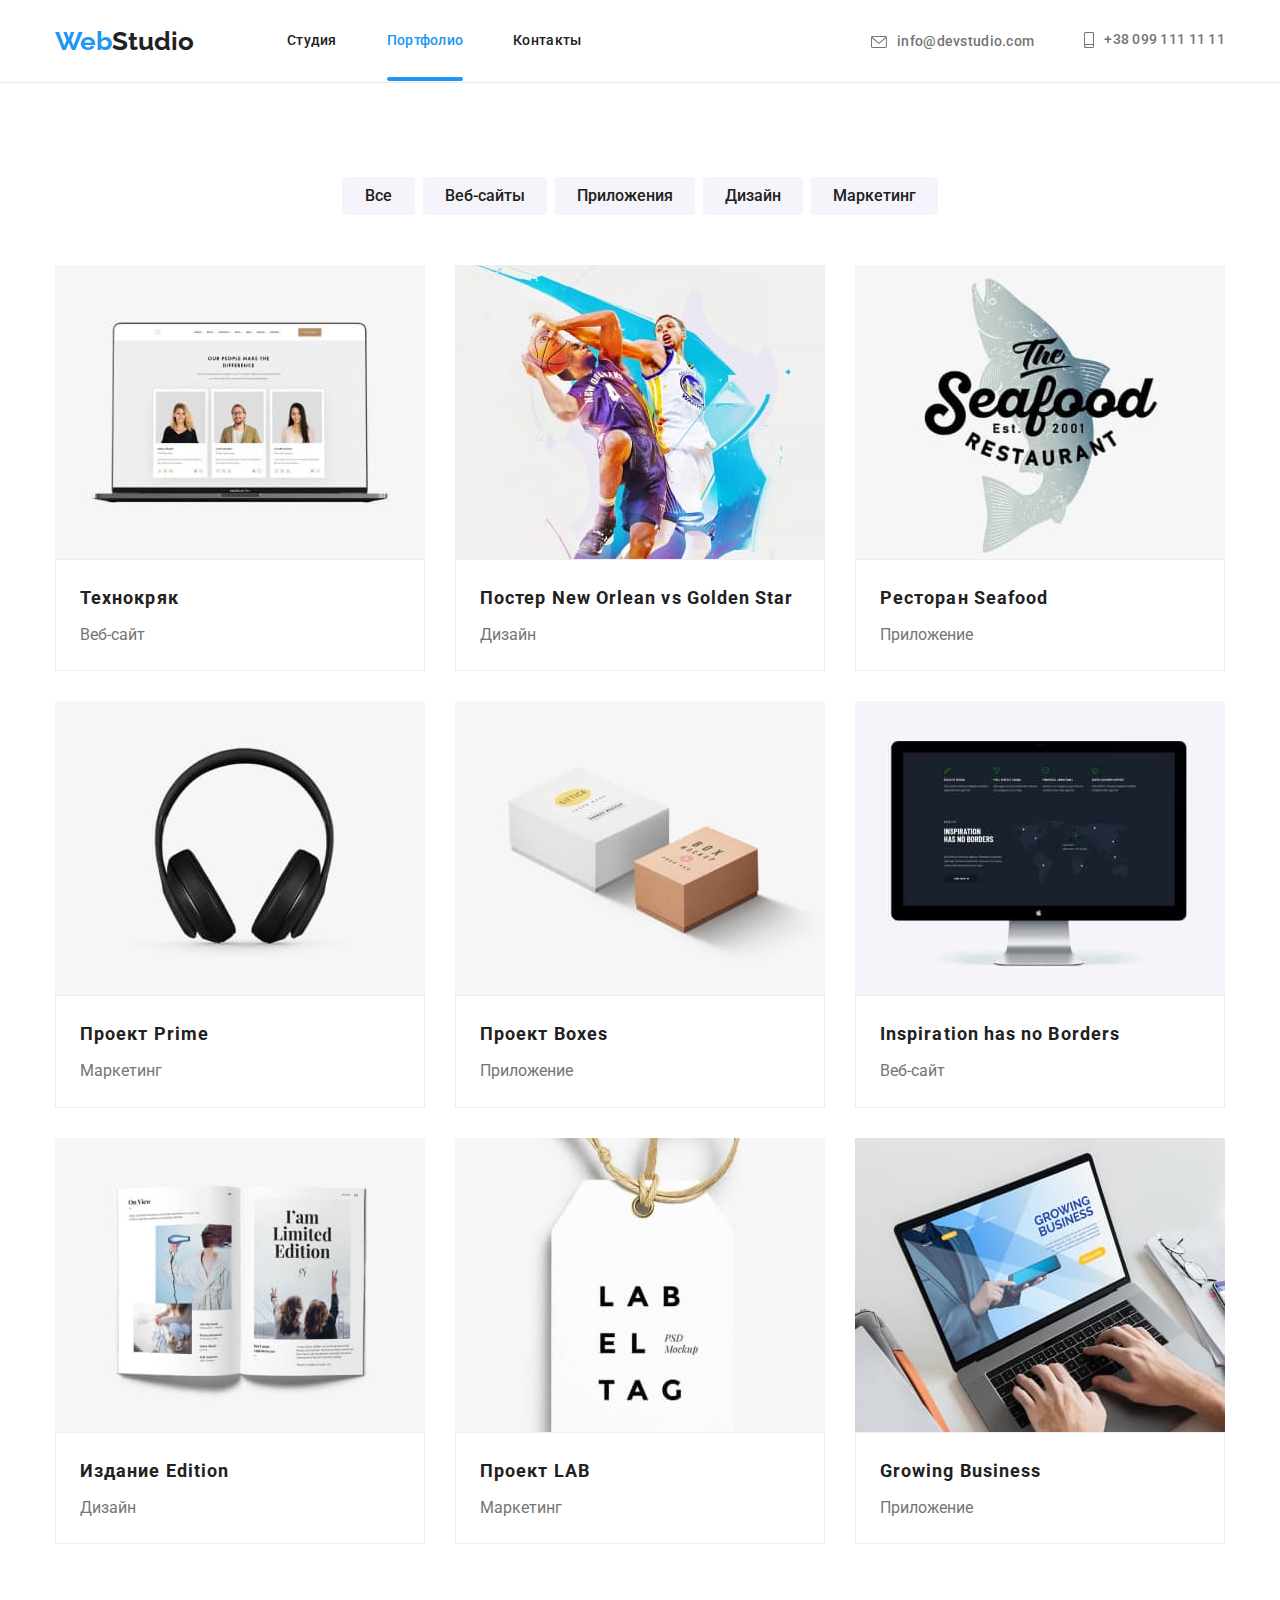
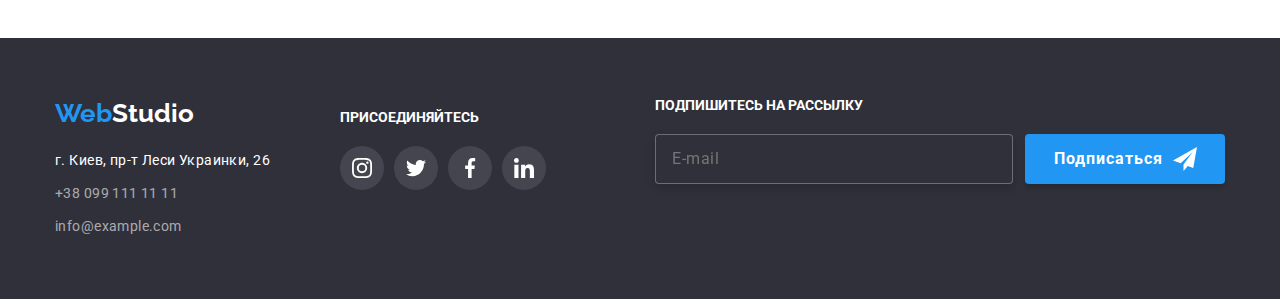
==== commit 702215f2: "tttretret" ====
--- a/portfolio.html
+++ b/portfolio.html
@@ -16,13 +16,27 @@
     <title>Portfolio</title>
   </head>
   <body class="body portfolio">
-<header class="header">
+    <header class="header">
       <div class="container header__container">
-        <a href="index.html" class="logo logo--pad">Web<span class="logo__dark--head">Studio</span></a>
+        <a href="index.html" class="logo logo--pad"
+          >Web<span class="logo__dark--head">Studio</span></a
+        >
+        <button class="btn-menu" type="button" data-menu-button aria-expanded="false">
+          <svg class="mobile-menu-icon" width="40" height="40">
+            <use class="icon-open" href="./images/icons/sprite.svg#icon-burger"></use>
+            <use class="icon-close" href="./images/icons/sprite.svg#icon-close_burger"></use>
+          </svg>
+        </button>
         <nav class="navigation">
-          <ul class="navigation__list ">
-            <li class="navigation__item"><a href="./index.html" class=" navigation__link">Студия</a></li>
-            <li class="navigation__item"><a href="./portfolio.html" class="navigation__link navigation__link--current link">Портфолио</a></li>
+          <ul class="navigation__list">
+            <li class="navigation__item">
+              <a href="index.html" class="link navigation__link">Студия</a>
+            </li>
+            <li class="navigation__item">
+              <a href="./portfolio.html" class="navigation__link navigation__link--current link"
+                >Портфолио</a
+              >
+            </li>
             <li class="navigation__item"><a href="" class="navigation__link">Контакты</a></li>
           </ul>
         </nav>
@@ -44,14 +58,10 @@
             >
           </li>
         </ul>
-        
       </div>
-      <div>
     </header>
-
-
     <main>
-            <section class="section project">
+      <section class="section project">
         <div class="container project__container">
           <h1 class="visually-hidden">Наше портфолио</h1>
           <ul class="project__list list">
@@ -76,11 +86,23 @@
               <a href="#" class="project-group__link">
                 <div class="project-thumb">
                   <picture>
-                <source media="(min-width: 1200px)" srcset="./images/tech_lg.jpg 1x, ./images/tech_lg@2x.jpg 2x" type="image/jpg">
-                <source media="(min-width: 768px)" srcset="./images/tech_md.jpg 1x, ./images/tech_md@2x.jpg 2x" type="image/jpg">
-                <source media="(max-width: 767px)" srcset="./images/tech_sm.jpg 1x, ./images/tech_sm@2x.jpg 2x" type="image/jpg">
-                <img src="./images/tech_sm.jpg" alt="Технокряк" />
-              </picture>
+                    <source
+                      media="(min-width: 1200px)"
+                      srcset="./images/tech_lg.jpg 1x, ./images/tech_lg@2x.jpg 2x"
+                      type="image/jpg"
+                    />
+                    <source
+                      media="(min-width: 768px)"
+                      srcset="./images/tech_md.jpg 1x, ./images/tech_md@2x.jpg 2x"
+                      type="image/jpg"
+                    />
+                    <source
+                      media="(max-width: 767px)"
+                      srcset="./images/tech_sm.jpg 1x, ./images/tech_sm@2x.jpg 2x"
+                      type="image/jpg"
+                    />
+                    <img src="./images/tech_sm.jpg" alt="Технокряк" />
+                  </picture>
                   <div class="overlay-portfolio">
                     <p class="overlay-text">
                       Ресурс предлагает комплексные предложения с разным уровнем функционала и
@@ -98,12 +120,24 @@
             <li class="project-group__item">
               <a href="https://google.com" class="project-group__link">
                 <div class="project-thumb">
-              <picture>
-                <source media="(min-width: 1200px)" srcset="./images/poster_lg.jpg 1x, ./images/poster_lg@2x.jpg 2x" type="image/jpg">
-                <source media="(min-width: 768px)" srcset="./images/poster_md.jpg 1x, ./images/poster_md@2x.jpg 2x" type="image/jpg">
-                <source media="(max-width: 767px)" srcset="./images/poster_sm.jpg 1x, ./images/poster_sm@2x.jpg 2x" type="image/jpg">
-                <img src="./images/poster_sm.jpg" alt="Постер New Orlean vs Golden Star"/>
-              </picture>
+                  <picture>
+                    <source
+                      media="(min-width: 1200px)"
+                      srcset="./images/poster_lg.jpg 1x, ./images/poster_lg@2x.jpg 2x"
+                      type="image/jpg"
+                    />
+                    <source
+                      media="(min-width: 768px)"
+                      srcset="./images/poster_md.jpg 1x, ./images/poster_md@2x.jpg 2x"
+                      type="image/jpg"
+                    />
+                    <source
+                      media="(max-width: 767px)"
+                      srcset="./images/poster_sm.jpg 1x, ./images/poster_sm@2x.jpg 2x"
+                      type="image/jpg"
+                    />
+                    <img src="./images/poster_sm.jpg" alt="Постер New Orlean vs Golden Star" />
+                  </picture>
                   <div class="overlay-portfolio">
                     <p class="overlay-text">
                       Ресурс предлагает комплексные предложения с разным уровнем функционала и
@@ -121,12 +155,24 @@
             <li class="project-group__item">
               <a href="#" class="project-group__link">
                 <div class="project-thumb">
-              <picture>
-                 <source media="(min-width: 1200px)" srcset="./images/resto_lg.jpg 1x, ./images/resto_lg@2x.jpg 2x" type="image/jpg">
-                 <source media="(min-width: 768px)" srcset="./images/resto_md.jpg 1x, ./images/resto_md@2x.jpg 2x" type="image/jpg">
-                 <source media="(max-width: 767px)" srcset="./images/resto_sm.jpg 1x, ./images/resto_sm@2x.jpg 2x" type="image/jpg">
-                <img src="./images/resto_sm.jpg" alt="Ресторан Seafood" />
-              </picture>
+                  <picture>
+                    <source
+                      media="(min-width: 1200px)"
+                      srcset="./images/resto_lg.jpg 1x, ./images/resto_lg@2x.jpg 2x"
+                      type="image/jpg"
+                    />
+                    <source
+                      media="(min-width: 768px)"
+                      srcset="./images/resto_md.jpg 1x, ./images/resto_md@2x.jpg 2x"
+                      type="image/jpg"
+                    />
+                    <source
+                      media="(max-width: 767px)"
+                      srcset="./images/resto_sm.jpg 1x, ./images/resto_sm@2x.jpg 2x"
+                      type="image/jpg"
+                    />
+                    <img src="./images/resto_sm.jpg" alt="Ресторан Seafood" />
+                  </picture>
                   <div class="overlay-portfolio">
                     <p class="overlay-text">
                       Ресурс предлагает комплексные предложения с разным уровнем функционала и
@@ -144,12 +190,24 @@
             <li class="project-group__item">
               <a href="#" class="project-group__link">
                 <div class="project-thumb">
-                <picture>
-                <source media="(min-width: 1200px)" srcset="./images/music_lg.jpg 1x, ./images/music_lg@2x.jpg 2x" type="image/jpg">
-                <source media="(min-width: 768px)" srcset="./images/music_md.jpg 1x, ./images/music_md@2x.jpg 2x" type="image/jpg">
-                <source media="(max-width: 767px)" srcset="./images/music_sm.jpg 1x, ./images/music_sm@2x.jpg 2x" type="image/jpg">
-                <img src="./images/music_sm.jpg" alt="Проект Prime" />
-              </picture>
+                  <picture>
+                    <source
+                      media="(min-width: 1200px)"
+                      srcset="./images/music_lg.jpg 1x, ./images/music_lg@2x.jpg 2x"
+                      type="image/jpg"
+                    />
+                    <source
+                      media="(min-width: 768px)"
+                      srcset="./images/music_md.jpg 1x, ./images/music_md@2x.jpg 2x"
+                      type="image/jpg"
+                    />
+                    <source
+                      media="(max-width: 767px)"
+                      srcset="./images/music_sm.jpg 1x, ./images/music_sm@2x.jpg 2x"
+                      type="image/jpg"
+                    />
+                    <img src="./images/music_sm.jpg" alt="Проект Prime" />
+                  </picture>
                   <div class="overlay-portfolio">
                     <p class="overlay-text">
                       Ресурс предлагает комплексные предложения с разным уровнем функционала и
@@ -167,12 +225,24 @@
             <li class="project-group__item">
               <a href="#" class="project-group__link">
                 <div class="project-thumb">
-               <picture>
-                <source media="(min-width: 1200px)" srcset="./images/boxes_lg.jpg 1x, ./images/boxes_lg@2x.jpg 2x" type="image/jpg">
-                <source media="(min-width: 768px)" srcset="./images/boxes_md.jpg 1x, ./images/boxes_md@2x.jpg 2x" type="image/jpg">
-                <source media="(max-width: 767px)" srcset="./images/boxes_sm.jpg 1x, ./images/boxes_sm@2x.jpg 2x" type="image/jpg">
-                <img src="./images/boxes_sm.jpg" alt="Проект Boxes" />
-              </picture>
+                  <picture>
+                    <source
+                      media="(min-width: 1200px)"
+                      srcset="./images/boxes_lg.jpg 1x, ./images/boxes_lg@2x.jpg 2x"
+                      type="image/jpg"
+                    />
+                    <source
+                      media="(min-width: 768px)"
+                      srcset="./images/boxes_md.jpg 1x, ./images/boxes_md@2x.jpg 2x"
+                      type="image/jpg"
+                    />
+                    <source
+                      media="(max-width: 767px)"
+                      srcset="./images/boxes_sm.jpg 1x, ./images/boxes_sm@2x.jpg 2x"
+                      type="image/jpg"
+                    />
+                    <img src="./images/boxes_sm.jpg" alt="Проект Boxes" />
+                  </picture>
                   <div class="overlay-portfolio">
                     <p class="overlay-text">
                       Ресурс предлагает комплексные предложения с разным уровнем функционала и
@@ -190,12 +260,24 @@
             <li class="project-group__item">
               <a href="#" class="project-group__link">
                 <div class="project-thumb">
-              <picture>
-                <source media="(min-width: 1200px)" srcset="./images/site_lg.jpg 1x, ./images/site_lg@2x.jpg 2x" type="image/jpg">
-                <source media="(min-width: 768px)" srcset="./images/site_md.jpg 1x, ./images/site_md@2x.jpg 2x" type="image/jpg">
-                <source media="(max-width: 767px)" srcset="./images/site_sm.jpg 1x, ./images/site_sm@2x.jpg 2x" type="image/jpg">
-                <img src="./images/site_sm.jpg" alt="Inspiration has no Borders" />
-              </picture>
+                  <picture>
+                    <source
+                      media="(min-width: 1200px)"
+                      srcset="./images/site_lg.jpg 1x, ./images/site_lg@2x.jpg 2x"
+                      type="image/jpg"
+                    />
+                    <source
+                      media="(min-width: 768px)"
+                      srcset="./images/site_md.jpg 1x, ./images/site_md@2x.jpg 2x"
+                      type="image/jpg"
+                    />
+                    <source
+                      media="(max-width: 767px)"
+                      srcset="./images/site_sm.jpg 1x, ./images/site_sm@2x.jpg 2x"
+                      type="image/jpg"
+                    />
+                    <img src="./images/site_sm.jpg" alt="Inspiration has no Borders" />
+                  </picture>
                   <div class="overlay-portfolio">
                     <p class="overlay-text">
                       Ресурс предлагает комплексные предложения с разным уровнем функционала и
@@ -213,12 +295,24 @@
             <li class="project-group__item">
               <a href="#" class="project-group__link">
                 <div class="project-thumb">
-              <picture>
-                <source media="(min-width: 1200px)" srcset="./images/book_lg.jpg 1x, ./images/book_lg@2x.jpg 2x" type="image/jpg">
-                <source media="(min-width: 768px)" srcset="./images/book_md.jpg 1x, ./images/book_md@2x.jpg 2x" type="image/jpg">
-                <source media="(max-width: 767px)" srcset="./images/book_sm.jpg 1x, ./images/book_sm@2x.jpg 2x" type="image/jpg">
-                <img src="./images/book_sm.jpg" alt="Издание Limited Edition" />
-              </picture>
+                  <picture>
+                    <source
+                      media="(min-width: 1200px)"
+                      srcset="./images/book_lg.jpg 1x, ./images/book_lg@2x.jpg 2x"
+                      type="image/jpg"
+                    />
+                    <source
+                      media="(min-width: 768px)"
+                      srcset="./images/book_md.jpg 1x, ./images/book_md@2x.jpg 2x"
+                      type="image/jpg"
+                    />
+                    <source
+                      media="(max-width: 767px)"
+                      srcset="./images/book_sm.jpg 1x, ./images/book_sm@2x.jpg 2x"
+                      type="image/jpg"
+                    />
+                    <img src="./images/book_sm.jpg" alt="Издание Limited Edition" />
+                  </picture>
                   <div class="overlay-portfolio">
                     <p class="overlay-text">
                       Ресурс предлагает комплексные предложения с разным уровнем функционала и
@@ -236,12 +330,24 @@
             <li class="project-group__item">
               <a href="#" class="project-group__link">
                 <div class="project-thumb">
-              <picture>
-                <source media="(min-width: 1200px)" srcset="./images/lab_lg.jpg 1x, ./images/lab_lg@2x.jpg 2x" type="image/jpg">
-                <source media="(min-width: 768px)" srcset="./images/lab_md.jpg 1x, ./images/lab_md@2x.jpg 2x" type="image/jpg">
-                <source media="(max-width: 767px)" srcset="./images/lab_sm.jpg 1x, ./images/lab_sm@2x.jpg 2x" type="image/jpg">
-                <img src="./images/lab_sm.jpg" alt="Проект LAB" />
-              </picture>
+                  <picture>
+                    <source
+                      media="(min-width: 1200px)"
+                      srcset="./images/lab_lg.jpg 1x, ./images/lab_lg@2x.jpg 2x"
+                      type="image/jpg"
+                    />
+                    <source
+                      media="(min-width: 768px)"
+                      srcset="./images/lab_md.jpg 1x, ./images/lab_md@2x.jpg 2x"
+                      type="image/jpg"
+                    />
+                    <source
+                      media="(max-width: 767px)"
+                      srcset="./images/lab_sm.jpg 1x, ./images/lab_sm@2x.jpg 2x"
+                      type="image/jpg"
+                    />
+                    <img src="./images/lab_sm.jpg" alt="Проект LAB" />
+                  </picture>
                   <div class="overlay-portfolio">
                     <p class="overlay-text">
                       Ресурс предлагает комплексные предложения с разным уровнем функционала и
@@ -259,12 +365,24 @@
             <li class="project-group__item">
               <a href="#" class="project-group__link">
                 <div class="project-thumb">
-              <picture>
-                <source media="(min-width: 1200px)" srcset="./images/bis_lg.jpg 1x, ./images/bis_lg@2x.jpg 2x" type="image/jpg">                
-                <source media="(min-width: 768px)" srcset="./images/bis_md.jpg 1x, ./images/bis_md@2x.jpg 2x" type="image/jpg">
-                <source media="(max-width: 767px)" srcset="./images/bis_sm.jpg 1x, ./images/bis_sm@2x.jpg 2x" type="image/jpg">
-                <img src="./images/bis_sm.jpg" alt="Growing Business" />
-              </picture>
+                  <picture>
+                    <source
+                      media="(min-width: 1200px)"
+                      srcset="./images/bis_lg.jpg 1x, ./images/bis_lg@2x.jpg 2x"
+                      type="image/jpg"
+                    />
+                    <source
+                      media="(min-width: 768px)"
+                      srcset="./images/bis_md.jpg 1x, ./images/bis_md@2x.jpg 2x"
+                      type="image/jpg"
+                    />
+                    <source
+                      media="(max-width: 767px)"
+                      srcset="./images/bis_sm.jpg 1x, ./images/bis_sm@2x.jpg 2x"
+                      type="image/jpg"
+                    />
+                    <img src="./images/bis_sm.jpg" alt="Growing Business" />
+                  </picture>
                   <div class="overlay-portfolio">
                     <p class="overlay-text">
                       Ресурс предлагает комплексные предложения с разным уровнем функционала и
@@ -367,48 +485,42 @@
         </div>
       </div>
     </footer>
-        <div>
-      <button class="btn-menu" type="button" data-menu-button aria-expanded="false">
-        <svg class="mobile-menu-icon" width="40" height="40" >
-          <use class="icon-open" href="./images/icons/sprite.svg#icon-burger"></use>
-          <use class="icon-close" href="./images/icons/sprite.svg#icon-close_burger"></use>
-         </svg>
-      </button>
+    <div>
       <div class="mobile-menu" data-menu>
-       <ul class="mobile-menu-nav list ">
-         <li class="mobile-menu-nav-item">
-           <a href="./index.html" class="mobile-menu-nav-link current">Студия</a>
-          </li>
-         <li class="mobile-menu-nav-item">
-           <a href="./portfolio.html" class="mobile-menu-nav-link ">Портфолио</a>
-          </li>
-         <li class="mobile-menu-nav-item">
-           <a href="#contacts" class="mobile-menu-nav-link">Контакты</a>
-         </li>
+        <ul class="mobile-menu-nav list">
+          <li class="mobile-menu-nav-item">
+            <a href="./index.html" class="mobile-menu-nav-link">Студия</a>
+          </li>
+          <li class="mobile-menu-nav-item">
+            <a href="./portfolio.html" class="mobile-menu-nav-link current">Портфолио</a>
+          </li>
+          <li class="mobile-menu-nav-item">
+            <a href="#contacts" class="mobile-menu-nav-link">Контакты</a>
+          </li>
         </ul>
         <ul class="mobile-menu-contacts list">
-           <li class="mobile-menu-item">
+          <li class="mobile-menu-item">
             <a href="tel:+380961111111" class="mobile-menu-font">+38 096 111 11 11</a>
-                  </li>
+          </li>
           <li class="mobile-menu-item">
             <a href="mailto:mailinfo@devstudio.com" class="mobile-menu-font">info@devstudio.com</a>
           </li>
         </ul>
-        <ul  class="mobile-menu-list list">
-      <li class="mobile-menu-item">
-       <a class="mobile-menu-link" href="">Instagram</a>
-       </li>
-     <li class="mobile-menu-item">
-     <a class="mobile-menu-link" href="">Twitter</a>
-     </li>
-     <li class="mobile-menu-item">
-       <a class="mobile-menu-link" href="">Facebook</a>
-     </li>
-     <li class="mobile-menu-item">
-       <a class="mobile-menu-link" href="">LinkedIn</a>
-     </li>
-      </ul>
-    </div>
+        <ul class="mobile-menu-list list">
+          <li class="mobile-menu-item">
+            <a class="mobile-menu-link" href="">Instagram</a>
+          </li>
+          <li class="mobile-menu-item">
+            <a class="mobile-menu-link" href="">Twitter</a>
+          </li>
+          <li class="mobile-menu-item">
+            <a class="mobile-menu-link" href="">Facebook</a>
+          </li>
+          <li class="mobile-menu-item">
+            <a class="mobile-menu-link" href="">LinkedIn</a>
+          </li>
+        </ul>
+      </div>
     </div>
     <script src="./js/modal.js"></script>
     <script src="./js/burger.js"></script>
--- a/css/main.min.css
+++ b/css/main.min.css
@@ -1,2 +1,2 @@
-:root{--primary-bg-color: #2f303a;--primary-text-color: #212121;--title-text-color: #757575;--accent-color: #2196f3;--btn-hover: #188ce8;--spec-color: #fff;--fh-bg-color: #2f303a;--color-footer: rgba(255, 255, 255, 0.6);--bg-color-button: #f5f4fa;--border-bottom: #ececec;--border-card: #eeeeee;--border: #afb1b8;--color-social-network-bg: rgba(255, 255, 255, 0.1);--duration: 250ms;--time-function: cubic-bezier(0.4, 0, 0.2, 1)}h1,h2,h3,h4,h5,h6,p,ul{margin-top:0;margin-bottom:0}ul{padding-left:0;list-style:none}.body .button{cursor:pointer;border:none}a{text-decoration:none}html{-webkit-box-sizing:border-box;box-sizing:border-box}*,*::before,*::after{margin:0;padding:0;-webkit-box-sizing:border-box;box-sizing:border-box}img{display:block;max-width:100%;height:auto}.body{font-family:Roboto, sans-serif;font-style:normal;font-weight:400;color:#757575}.container{margin-left:auto;margin-right:auto;padding-left:15px;padding-right:15px}@media screen and (min-width: 480px){.container{width:480px}}@media screen and (min-width: 768px){.container{width:768px}}@media screen and (min-width: 1200px){.container{width:1200px}}.section{padding-top:60px;padding-bottom:60px}@media screen and (min-width: 1200px){.section{padding-top:94px;padding-bottom:94px}}.list,.main .company-list,.task-list,.company-title,.clients-title,.gallery{list-style-type:none;margin:0;padding:0}.title-h2{font-weight:700;font-size:28px;line-height:1.16;text-align:center;letter-spacing:0.03em;color:#212121}@media screen and (max-width: 1199px){.title-h2{margin-bottom:30px}}@media screen and (min-width: 1200px){.title-h2{margin-bottom:50px}}@media screen and (min-width: 1200px){.title-h2{font-size:36px}}.section__title{color:var(--primary-text-color)}@media screen and (max-width: 1199.98px){.section__title{font-weight:700;font-size:28px;line-height:1.43;margin-bottom:30px;text-align:center;letter-spacing:0.03em}}@media screen and (min-width: 1200px){.section__title{margin-bottom:50px;font-weight:700;font-size:36px;line-height:1.17;text-align:center;letter-spacing:0.03em}}.clients__section-title{color:var(--primary-text-color)}@media screen and (max-width: 1199.98px){.clients__section-title{font-weight:700;font-size:28px;line-height:1.43;margin-bottom:30px;text-align:center;letter-spacing:0.03em}}@media screen and (min-width: 1200px){.clients__section-title{margin-bottom:50px;font-weight:700;font-size:36px;line-height:1.17;text-align:center;letter-spacing:0.03em}}.logo{font-family:'Raleway', sans-serif;font-weight:700;font-size:26px;line-height:1.19;color:var(--accent-color);margin-right:93px;position:relative}.logo--position{margin-left:auto;margin-right:auto}.logo__dark--head{color:var(--primary-text-color)}.logo-color{color:#2196f3}.logo-color2{color:#fff}@media screen and (max-width: 767.98px){.logo--pad{padding:16px}}.button{font-weight:700;font-size:16px;font-family:inherit;line-height:1.87;letter-spacing:0.06em;color:#fff;background-color:#2196f3;-webkit-box-shadow:0px 4px 4px rgba(0,0,0,0.15);box-shadow:0px 4px 4px rgba(0,0,0,0.15);border-radius:4px;-webkit-transition:background-color 250ms cubic-bezier(0.4, 0, 0.2, 1);transition:background-color 250ms cubic-bezier(0.4, 0, 0.2, 1)}.button:hover,.button:focus{background-color:#188ce8}.button-hero{display:block;margin:0 auto;padding:10px 32px}.footer_button{position:relative}.button-footer{display:-webkit-box;display:-ms-flexbox;display:flex;padding:10px 62px 10px 29px;margin-left:12px}@media screen and (max-width: 1199.98px){.button-footer{margin-left:0}}.button-footer-icon{position:absolute;fill:white;top:13px;right:28px}.button-modal{display:block;margin:0 auto;padding:10px 55px}.header__container{display:-webkit-box;display:-ms-flexbox;display:flex;-webkit-box-align:center;-ms-flex-align:center;align-items:center}.navigation__list{display:-webkit-box;display:-ms-flexbox;display:flex}@media screen and (max-width: 767.98px){.navigation__list{visibility:hidden;opacity:0;display:none}}.navigation__item:not(:last-child){margin-right:50px}.navigation__link{display:block;padding-top:32px;padding-bottom:32px;font-weight:500;font-size:14px;line-height:1.14;letter-spacing:0.02em;color:var(--primary-text-color);-webkit-transition:color 250ms cubic-bezier(0.4, 0, 0.2, 1);transition:color 250ms cubic-bezier(0.4, 0, 0.2, 1)}.navigation__link:hover,.navigation__link:focus{color:var(--accent-color)}.header{border-bottom:1px solid var(--border-bottom)}.navigation__link--current{color:var(--accent-color)}@media screen and (max-width: 767.98px){.contacts__list{visibility:hidden;opacity:0;display:none}}@media screen and (min-width: 768px) and (max-width: 1199.98px){.contacts__list{display:-webkit-box;display:-ms-flexbox;display:flex;-webkit-box-orient:vertical;-webkit-box-direction:normal;-ms-flex-direction:column;flex-direction:column;margin-left:auto}}@media screen and (min-width: 1200px){.contacts__list{display:-webkit-box;display:-ms-flexbox;display:flex;margin-left:auto;-webkit-box-align:baseline;-ms-flex-align:baseline;align-items:baseline}}@media screen and (min-width: 1200px){.contacts__list .contacts__item+.contacts__item{margin-left:50px}}.header__email{display:-webkit-box;display:-ms-flexbox;display:flex;padding-top:32px;padding-bottom:32px;font-weight:500;font-size:14px;line-height:1.14;letter-spacing:0.02em;color:var(--title-text-color);-webkit-box-align:center;-ms-flex-align:center;align-items:center;-webkit-transition:color 250ms cubic-bezier(0.4, 0, 0.2, 1);transition:color 250ms cubic-bezier(0.4, 0, 0.2, 1)}@media screen and (min-width: 768px) and (max-width: 1199.98px){.header__email{margin-bottom:10px;padding-top:0;padding-bottom:0}}.header__email:hover,.header__email:focus{color:var(--accent-color)}.header__email:hover .icon-mail,.header__email:focus .icon-mail{fill:var(--accent-color)}.header__phone{display:-webkit-box;display:-ms-flexbox;display:flex;padding-top:32px;padding-bottom:32px;font-weight:500;font-size:14px;line-height:1.14;letter-spacing:0.02em;color:var(--title-text-color);-webkit-box-align:center;-ms-flex-align:center;align-items:center;-webkit-transition:color 250ms cubic-bezier(0.4, 0, 0.2, 1);transition:color 250ms cubic-bezier(0.4, 0, 0.2, 1)}@media screen and (min-width: 768px) and (max-width: 1199.98px){.header__phone{padding-top:0;padding-bottom:0}}.header__phone:hover,.header__phone:focus{color:var(--accent-color)}.header__phone:hover .icon-phone,.header__phone:focus .icon-phone{fill:var(--accent-color)}.icon-mail{width:16px;height:12px;margin-right:10px;fill:var(--title-text-color);-webkit-transition:fill 250ms cubic-bezier(0.4, 0, 0.2, 1);transition:fill 250ms cubic-bezier(0.4, 0, 0.2, 1)}.icon-phone{width:10px;height:16px;margin-right:10px;fill:var(--title-text-color);-webkit-transition:fill 250ms cubic-bezier(0.4, 0, 0.2, 1);transition:fill 250ms cubic-bezier(0.4, 0, 0.2, 1)}.link{position:relative}.navigation__link--current::after{position:absolute;width:100%;height:4px;left:0px;bottom:0;content:' ';background:var(--accent-color);border-radius:2px;opacity:1}.btn-menu{position:absolute;display:-webkit-inline-box;display:-ms-inline-flexbox;display:inline-flex;margin:0;right:0;top:10px;border:none;background-color:transparent;cursor:pointer;width:40px;height:40px;padding:0;z-index:10}@media screen and (min-width: 768px){.btn-menu{display:none}}.btn-menu .icon-open{opacity:1}.btn-menu.is-open .icon-open{opacity:0}.btn-menu .icon-close{opacity:0}.btn-menu.is-open .icon-close{opacity:1}.mobile-menu{position:fixed;top:0;left:0;-webkit-transform:translateX(100%);transform:translateX(100%);background-color:#fff;width:100%;height:100%;padding:48px 40px;-webkit-transition:-webkit-transform 400ms ease-in;transition:-webkit-transform 400ms ease-in;transition:transform 400ms ease-in;transition:transform 400ms ease-in, -webkit-transform 400ms ease-in}.mobile-menu.is-open{-webkit-transform:translateX(0);transform:translateX(0)}.mobile-menu-contacts{margin-top:180px;margin-bottom:64px}.mobile-menu-list{display:-webkit-box;display:-ms-flexbox;display:flex;-ms-flex-wrap:wrap;flex-wrap:wrap;gap:10px}.mobile-menu-link{font-weight:500;font-size:18px;line-height:1.22;letter-spacing:0.02em;color:#2196f3}.mobile-menu-item:not(:last-child) .mobile-menu-link{padding-right:10px;border-right:1px solid rgba(33,33,33,0.2)}.mobile-menu-item{margin-right:10px;margin-bottom:32px}.mobile-menu-item:last-child{margin-right:0}.mobile-menu-nav{font-weight:500;font-size:40px;line-height:1.17;letter-spacing:0.02em;color:#212121}.mobile-menu-nav-item{padding-bottom:32px}.mobile-menu-nav-item:last-child{padding-bottom:0}.mobile-menu-font{font-weight:500;font-size:24px;line-height:1.17;letter-spacing:0.02em;color:#757575}.mobile-menu-item:first-child .mobile-menu-font{font-size:24px;color:#2196f3}@media screen and (min-width: 480px){.mobile-menu-item:first-child .mobile-menu-font{font-size:34px}}.mobile-menu-nav-link.current{color:#188ce8}.mobile-menu-nav-link{font-weight:500;font-size:40px;line-height:47px;letter-spacing:0.02em;color:#212121}.mobile-menu-nav-link:hover,.mobile-menu-nav-link:focus{color:#2196f3}.mobile-menu-icon:hover,.mobile-menu-icon:focus{fill:#2196f3}.hero{background-color:#2f303a;padding-top:118px;padding-bottom:118px}@media screen and (min-width: 1200px){.hero{padding-top:200px;padding-bottom:210px}}.hero__title{font-weight:900;font-size:26px;line-height:1.61;text-align:center;letter-spacing:0.06em;text-transform:uppercase;color:#fff;margin-top:0;margin-bottom:30px}@media screen and (min-width: 1200px){.hero__title{font-size:44px;line-height:1.36}}.feature{list-style-type:none;-webkit-box-pack:center;-ms-flex-pack:center;justify-content:center;gap:30px;padding-top:60px;padding-bottom:60px}@media screen and (min-width: 1200px){.feature{padding-top:94px;padding-bottom:94px}}@media screen and (min-width: 768px){.feature{display:-webkit-box;display:-ms-flexbox;display:flex;-ms-flex-wrap:wrap;flex-wrap:wrap}}@media screen and (max-width: 767px){.feature__item{max-width:450px}}@media screen and (min-width: 768px) and (max-width: 1199px){.feature__item{max-width:354px}}@media screen and (min-width: 1200px){.feature__item{width:270px}}.feature__background{display:-webkit-box;display:-ms-flexbox;display:flex;-webkit-box-pack:center;-ms-flex-pack:center;justify-content:center;-webkit-box-align:center;-ms-flex-align:center;align-items:center;width:100%;height:120px;margin-bottom:30px;background-color:#f5f4fa}.feature__title{margin:0;font-weight:700;font-size:14px;line-height:1.14;letter-spacing:0.03em;text-transform:uppercase;color:#212121}@media screen and (max-width: 767px){.feature__title{text-align:center}}.feature__text{margin-top:10px;margin-bottom:0;font-size:14px;line-height:1.71;letter-spacing:0.03em}.overlay{background-image:-webkit-gradient(linear, left bottom, left top, from(rgba(47,48,58,0.4)), to(rgba(47,48,58,0.4))),url(../images/img_overlay.jpg);background-image:linear-gradient(to top, rgba(47,48,58,0.4), rgba(47,48,58,0.4)),url(../images/img_overlay.jpg);max-width:1600px;margin-left:auto;margin-right:auto;background-position:center;background-size:cover;background-repeat:no-repeat}@media screen and (-webkit-min-device-pixel-ratio: 2), screen and (min-resolution: 2dppx){.overlay{background-image:-webkit-gradient(linear, left bottom, left top, from(rgba(47,48,58,0.4)), to(rgba(47,48,58,0.4))),url(../images/img_overlay@2x.jpg);background-image:linear-gradient(to top, rgba(47,48,58,0.4), rgba(47,48,58,0.4)),url(../images/img_overlay@2x.jpg)}}@media screen and (max-width: 767px){.overlay{background-image:-webkit-gradient(linear, left bottom, left top, from(rgba(47,48,58,0.4)), to(rgba(47,48,58,0.4))),url(../images/img_overlay_mobile.jpg);background-image:linear-gradient(to top, rgba(47,48,58,0.4), rgba(47,48,58,0.4)),url(../images/img_overlay_mobile.jpg)}}@media screen and (max-width: 767px) and (-webkit-min-device-pixel-ratio: 2), screen and (max-width: 767px) and (min-resolution: 2dppx){.overlay{background-image:-webkit-gradient(linear, left bottom, left top, from(rgba(47,48,58,0.4)), to(rgba(47,48,58,0.4))),url(../images/img_overlay_mobile@2x.jpg);background-image:linear-gradient(to top, rgba(47,48,58,0.4), rgba(47,48,58,0.4)),url(../images/img_overlay_mobile@2x.jpg)}}@media screen and (min-width: 768px) and (max-width: 1199px){.overlay{background-image:-webkit-gradient(linear, left bottom, left top, from(rgba(47,48,58,0.4)), to(rgba(47,48,58,0.4))),url(../images/img_overlay_tablet.jpg);background-image:linear-gradient(to top, rgba(47,48,58,0.4), rgba(47,48,58,0.4)),url(../images/img_overlay_tablet.jpg)}}@media screen and (min-width: 768px) and (max-width: 1199px) and (-webkit-min-device-pixel-ratio: 2), screen and (min-width: 768px) and (max-width: 1199px) and (min-resolution: 2dppx){.overlay{background-image:-webkit-gradient(linear, left bottom, left top, from(rgba(47,48,58,0.4)), to(rgba(47,48,58,0.4))),url(../images/img_overlay_tablet@2x.jpg);background-image:linear-gradient(to top, rgba(47,48,58,0.4), rgba(47,48,58,0.4)),url(../images/img_overlay_tablet@2x.jpg)}}.backdrop{position:fixed;top:0;left:0;width:100%;height:100%;z-index:10;background-color:rgba(0,0,0,0.2);overflow-y:scroll;-webkit-transition:opacity 250ms cubic-bezier(0.4, 0, 0.2, 1),visibility 250ms cubic-bezier(0.4, 0, 0.2, 1);transition:opacity 250ms cubic-bezier(0.4, 0, 0.2, 1),visibility 250ms cubic-bezier(0.4, 0, 0.2, 1)}.backdrop.is-hidden{visibility:hidden;opacity:0;pointer-events:none}.modal-backdrop.is-hidden .modal{opacity:0;-webkit-transform:translate(-50%, -50%) scale(1.5);transform:translate(-50%, -50%) scale(1.5)}.modal{position:absolute;top:50%;left:50%;-webkit-transform:translate(-50%, -50%);transform:translate(-50%, -50%);display:-webkit-box;display:-ms-flexbox;display:flex;-webkit-box-align:center;-ms-flex-align:center;align-items:center;-webkit-box-pack:center;-ms-flex-pack:center;justify-content:center;max-width:528px;padding:40px;background-color:#fff;-webkit-box-shadow:0px 1px 3px rgba(0,0,0,0.12),0px 1px 1px rgba(0,0,0,0.14),0px 2px 1px rgba(0,0,0,0.2);box-shadow:0px 1px 3px rgba(0,0,0,0.12),0px 1px 1px rgba(0,0,0,0.14),0px 2px 1px rgba(0,0,0,0.2);border-radius:4px;opacity:1;-webkit-transform:translate(-50%, -50%) scale(1);transform:translate(-50%, -50%) scale(1);-webkit-transition:opacity 250ms cubic-bezier(0.4, 0, 0.2, 1),-webkit-transform 250ms cubic-bezier(0.4, 0, 0.2, 1);transition:opacity 250ms cubic-bezier(0.4, 0, 0.2, 1),-webkit-transform 250ms cubic-bezier(0.4, 0, 0.2, 1);transition:transform 250ms cubic-bezier(0.4, 0, 0.2, 1),opacity 250ms cubic-bezier(0.4, 0, 0.2, 1);transition:transform 250ms cubic-bezier(0.4, 0, 0.2, 1),opacity 250ms cubic-bezier(0.4, 0, 0.2, 1),-webkit-transform 250ms cubic-bezier(0.4, 0, 0.2, 1)}@media screen and (min-width: 480px) and (max-width: 1199px){.modal{width:450px}}.close-button{position:absolute;top:8px;right:8px;display:-webkit-box;display:-ms-flexbox;display:flex;-webkit-box-pack:center;-ms-flex-pack:center;justify-content:center;-webkit-box-align:center;-ms-flex-align:center;align-items:center;padding:0;margin:0;width:30px;height:30px;background-color:#fff;border:1px solid rgba(0,0,0,0.1);border-radius:50%;cursor:pointer;-webkit-transition:250ms cubic-bezier(0.4, 0, 0.2, 1);transition:250ms cubic-bezier(0.4, 0, 0.2, 1)}.close-button__icon{fill:currentColor}.close-button:hover,.close-button:focus{color:#2196f3}.order-form__title{display:-webkit-box;display:-ms-flexbox;display:flex;-webkit-box-pack:center;-ms-flex-pack:center;justify-content:center;margin-bottom:12px;font-weight:700;font-size:20px;line-height:1.15;color:#212121}@media screen and (max-width: 1199px){.order-form__title{font-size:20px;line-height:1.5;text-align:center;letter-spacing:0.03em}}.order-form__field{display:block;margin-bottom:10px;text-align:left}.order-form__label,.order-form__comments__label,.order-form__comments__text{display:inline-block;margin-bottom:4px;font-size:12px;line-height:1.17;letter-spacing:0.01em}@media screen and (max-width: 1199px){.order-form__label,.order-form__comments__label,.order-form__comments__text{letter-spacing:0.03em}}.order-form__input-container{position:relative;display:block}.order-form__input{display:-webkit-box;display:-ms-flexbox;display:flex;width:100%;height:40px;padding:12px 16px;padding-left:42px;line-height:1.14;letter-spacing:0.01em;color:#757575;border:1px solid rgba(33,33,33,0.2);border-radius:4px;-webkit-transition:border-color 250ms cubic-bezier(0.4, 0, 0.2, 1);transition:border-color 250ms cubic-bezier(0.4, 0, 0.2, 1)}.order-form__icon{position:absolute;top:50%;left:13px;color:#212121;fill:currentColor;-webkit-transform:translateY(-50%);transform:translateY(-50%);-webkit-transition:color 250ms cubic-bezier(0.4, 0, 0.2, 1);transition:color 250ms cubic-bezier(0.4, 0, 0.2, 1)}.order-form__field:focus-within .order-form__input,.order-form__field:focus-within .order-form__comments__text{outline:0;border-color:#2196f3}.order-form__field:focus-within .order-form__icon{color:#2196f3}.order-form__comments{margin-bottom:20px}.order-form__comments__text{display:-webkit-box;display:-ms-flexbox;display:flex;width:100%;height:120px;padding:12px 16px;resize:none;color:#757575;border:1px solid rgba(33,33,33,0.2);border-radius:4px;-webkit-transition:border-color 250ms cubic-bezier(0.4, 0, 0.2, 1);transition:border-color 250ms cubic-bezier(0.4, 0, 0.2, 1)}.order-form__comments::-webkit-input-placeholder{color:rgba(117,117,117,0.5)}.order-form__comments:-ms-input-placeholder{color:rgba(117,117,117,0.5)}.order-form__comments::-ms-input-placeholder{color:rgba(117,117,117,0.5)}.order-form__comments::placeholder{color:rgba(117,117,117,0.5)}.checkbox{display:-webkit-box;display:-ms-flexbox;display:flex;-webkit-box-pack:center;-ms-flex-pack:center;justify-content:center;-webkit-box-align:center;-ms-flex-align:center;align-items:center;margin-bottom:30px;width:100%}.checkbox__container{position:relative;display:block;width:16px;height:15px;margin-right:8px;cursor:pointer}.checkbox__icon-checked{position:absolute;top:0;left:0;width:16px;height:15px;-webkit-transform:scale(0.2);transform:scale(0.2);opacity:0;-webkit-transition:opacity 250ms cubic-bezier(0.4, 0, 0.2, 1),-webkit-transform 250ms cubic-bezier(0.4, 0, 0.2, 1);transition:opacity 250ms cubic-bezier(0.4, 0, 0.2, 1),-webkit-transform 250ms cubic-bezier(0.4, 0, 0.2, 1);transition:transform 250ms cubic-bezier(0.4, 0, 0.2, 1),opacity 250ms cubic-bezier(0.4, 0, 0.2, 1);transition:transform 250ms cubic-bezier(0.4, 0, 0.2, 1),opacity 250ms cubic-bezier(0.4, 0, 0.2, 1),-webkit-transform 250ms cubic-bezier(0.4, 0, 0.2, 1)}.checkbox__icon-unchecked{position:absolute;top:0;left:0;display:block;width:16px;height:15px;border:2px solid #757575;border-radius:2px;-webkit-transition:border-color 250ms cubic-bezier(0.4, 0, 0.2, 1),border-color 250ms cubic-bezier(0.4, 0, 0.2, 1);transition:border-color 250ms cubic-bezier(0.4, 0, 0.2, 1),border-color 250ms cubic-bezier(0.4, 0, 0.2, 1)}.checkbox__label{cursor:pointer;font-size:14px;line-height:1.71;letter-spacing:0.03em;color:#757575}@media screen and (max-width: 1199px){.checkbox__label{display:-webkit-box;display:-ms-flexbox;display:flex;-ms-flex-line-pack:center;align-content:center;-webkit-box-orient:vertical;-webkit-box-direction:normal;-ms-flex-direction:column;flex-direction:column;-webkit-box-align:start;-ms-flex-align:start;align-items:flex-start;margin-left:5px}}.checkbox__link{color:#2196f3;-webkit-text-decoration-line:underline;text-decoration-line:underline}.checkbox__input{position:absolute;white-space:nowrap;width:1px;height:1px;overflow:hidden;border:0;padding:0;clip:rect(0 0 0 0);-webkit-clip-path:inset(50%);clip-path:inset(50%);margin:-1px}.checkbox__input:checked+.checkbox__icon-checked{-webkit-transform:scale(1);transform:scale(1);opacity:1}.checkbox__input:checked ~ .checkbox__icon-unchecked{border-color:#2196f3}.checkbox__input:focus ~ .checkbox__icon-unchecked,.checkbox__input:hover ~ .checkbox__icon-unchecked{border-color:#2196f3}.checkbox__input:focus:checked ~ .checkbox__icon-unchecked,.checkbox__input:hover:checked ~ .checkbox__icon-unchecked{border-color:#2196f3}.team{display:-webkit-box;display:-ms-flexbox;display:flex;-ms-flex-wrap:wrap;flex-wrap:wrap;-webkit-box-pack:center;-ms-flex-pack:center;justify-content:center;-webkit-box-align:center;-ms-flex-align:center;align-items:center;grid-gap:30px}@media screen and (min-width: 768px){.team{display:-webkit-box;display:-ms-flexbox;display:flex;-ms-flex-wrap:wrap;flex-wrap:wrap;-webkit-box-pack:center;-ms-flex-pack:center;justify-content:center}}@media screen and (min-width: 1200px){.team{display:-webkit-box;display:-ms-flexbox;display:flex;-ms-flex-wrap:wrap;flex-wrap:wrap}}.section--bgr{background-color:var(--bg-color-button)}.team__item{text-align:center}.team__title{margin-bottom:10px;font-weight:500;font-size:16px;line-height:1.19;color:var(--primary-text-color)}.team__text{font-weight:400;font-size:16px;line-height:1.19}.team__group{padding-top:30px;padding-bottom:30px;background-color:var(--spec-color);border-radius:0 0 4px 4px;-webkit-box-shadow:0px 1px 3px rgba(0,0,0,0.12),0px 1px 1px rgba(0,0,0,0.14),0px 2px 1px rgba(0,0,0,0.2);box-shadow:0px 1px 3px rgba(0,0,0,0.12),0px 1px 1px rgba(0,0,0,0.14),0px 2px 1px rgba(0,0,0,0.2)}.social{display:-webkit-box;display:-ms-flexbox;display:flex;margin-top:16px;-webkit-box-pack:center;-ms-flex-pack:center;justify-content:center}.social__item:not(:last-child){margin-right:10px}.social__link{display:-webkit-box;display:-ms-flexbox;display:flex;width:44px;height:44px;-webkit-box-align:center;-ms-flex-align:center;align-items:center;-webkit-box-pack:center;-ms-flex-pack:center;justify-content:center;-webkit-transition:background-color 250ms cubic-bezier(0.4, 0, 0.2, 1);transition:background-color 250ms cubic-bezier(0.4, 0, 0.2, 1);border-radius:50%}.social__link:hover,.social__link:focus{background-color:var(--accent-color)}.social__link:hover .social__icon,.social__link:focus .social__icon{fill:var(--spec-color)}.task{padding-top:0px}@media screen and (max-width: 1199px){.task{display:none}}.task__container{width:100%;height:70px;position:absolute;display:-webkit-box;display:-ms-flexbox;display:flex;-webkit-box-pack:center;-ms-flex-pack:center;justify-content:center;-webkit-box-align:center;-ms-flex-align:center;align-items:center;bottom:0px;left:0px;color:#fff;background-color:rgba(47,48,58,0.8)}.task__name{position:relative}.task__text{font-size:14px;font-weight:700}.task__list{display:-webkit-box;display:-ms-flexbox;display:flex;-webkit-box-pack:justify;-ms-flex-pack:justify;justify-content:space-between}.task__item:not(:last-child){margin-right:30px}@media screen and (max-width: 1199.98px){.clients__list{-webkit-box-pack:center;-ms-flex-pack:center;justify-content:center;-webkit-box-align:center;-ms-flex-align:center;align-items:center;grid-gap:30px;display:-webkit-box;display:-ms-flexbox;display:flex;-ms-flex-wrap:wrap;flex-wrap:wrap}}@media screen and (min-width: 1200px){.clients__list{display:-webkit-box;display:-ms-flexbox;display:flex;-webkit-box-pack:justify;-ms-flex-pack:justify;justify-content:space-between}}.clients__link{display:-webkit-box;display:-ms-flexbox;display:flex;width:170px;height:92px;-webkit-box-pack:center;-ms-flex-pack:center;justify-content:center;-webkit-box-align:center;-ms-flex-align:center;align-items:center;border-radius:4px;border:1px solid var(--border);fill:var(--border);-webkit-transition:fill 250ms cubic-bezier(0.4, 0, 0.2, 1),border 250ms cubic-bezier(0.4, 0, 0.2, 1);transition:fill 250ms cubic-bezier(0.4, 0, 0.2, 1),border 250ms cubic-bezier(0.4, 0, 0.2, 1);-webkit-transition:border 250ms cubic-bezier(0.4, 0, 0.2, 1);transition:border 250ms cubic-bezier(0.4, 0, 0.2, 1)}.clients__link:hover,.clients__link:focus{fill:var(--accent-color);border:1px solid var(--accent-color)}.clients__icon{width:106px;height:60px;-webkit-transition:fill 250ms cubic-bezier(0.4, 0, 0.2, 1);transition:fill 250ms cubic-bezier(0.4, 0, 0.2, 1)}.project__list{display:-webkit-box;display:-ms-flexbox;display:flex;-webkit-box-pack:center;-ms-flex-pack:center;justify-content:center;margin-bottom:56px}@media screen and (max-width: 767.98px){.project__list{display:-webkit-box;display:-ms-flexbox;display:flex;margin-bottom:40px;-ms-flex-wrap:wrap;flex-wrap:wrap;-webkit-box-pack:start;-ms-flex-pack:start;justify-content:flex-start}}@media screen and (min-width: 768px) and (max-width: 1199.98px){.project__list{margin-bottom:0}}.project__list .project__btn{font-family:Roboto, sans-serif;font-weight:500;font-size:16px;line-height:1.62;text-align:center;background-color:var(--bg-color-button);color:var(--primary-text-color);border:0;padding:6px 22px;border-radius:4px;min-width:73px;cursor:pointer;-webkit-transition:color 250ms cubic-bezier(0.4, 0, 0.2, 1),background-color 250ms cubic-bezier(0.4, 0, 0.2, 1),-webkit-box-shadow 250ms cubic-bezier(0.4, 0, 0.2, 1);transition:color 250ms cubic-bezier(0.4, 0, 0.2, 1),background-color 250ms cubic-bezier(0.4, 0, 0.2, 1),-webkit-box-shadow 250ms cubic-bezier(0.4, 0, 0.2, 1);transition:color 250ms cubic-bezier(0.4, 0, 0.2, 1),background-color 250ms cubic-bezier(0.4, 0, 0.2, 1),box-shadow 250ms cubic-bezier(0.4, 0, 0.2, 1);transition:color 250ms cubic-bezier(0.4, 0, 0.2, 1),background-color 250ms cubic-bezier(0.4, 0, 0.2, 1),box-shadow 250ms cubic-bezier(0.4, 0, 0.2, 1),-webkit-box-shadow 250ms cubic-bezier(0.4, 0, 0.2, 1)}.project__list .project__btn:hover,.project__list .project__btn:focus{color:var(--spec-color);background-color:var(--accent-color);-webkit-box-shadow:0px 3px 1px rgba(0,0,0,0.1),0px 1px 2px rgba(0,0,0,0.08),0px 2px 2px rgba(0,0,0,0.12);box-shadow:0px 3px 1px rgba(0,0,0,0.1),0px 1px 2px rgba(0,0,0,0.08),0px 2px 2px rgba(0,0,0,0.12)}@media screen and (min-width: 1200px){.project__list .project__btn-item:not(:last-child){margin-right:8px}}.project__btn-item{margin-right:8px}@media screen and (max-width: 767.98px){.project__btn-item{margin-bottom:15px}.project__btn-item:nth-last-child(-n+2){margin-bottom:0}}@media screen and (min-width: 768px){.project__btn-item:last-child{margin-right:0}}@media screen and (max-width: 767.98px){.project__list .project__btn-item:nth-child(2n+3){margin-right:0}}.project-group{display:-webkit-box;display:-ms-flexbox;display:flex;-ms-flex-wrap:wrap;flex-wrap:wrap}@media screen and (max-width: 767.98px){.project-group{display:-webkit-box;display:-ms-flexbox;display:flex;-ms-flex-wrap:wrap;flex-wrap:wrap;-webkit-box-pack:center;-ms-flex-pack:center;justify-content:center}}@media screen and (min-width: 768px){.project-group{display:-webkit-box;display:-ms-flexbox;display:flex;-ms-flex-wrap:wrap;flex-wrap:wrap}}@media screen and (max-width: 767.98px){.project-group__item{margin-right:0;margin-bottom:30px}.project-group__item:last-child{margin-bottom:0}}@media screen and (min-width: 768px) and (max-width: 1199.98px){.project-group__item{margin-right:30px;-ms-flex-preferred-size:calc((100% - 4 * 15px) / 2);flex-basis:calc((100% - 4 * 15px) / 2)}.project-group__item:nth-child(2n){margin-right:0}.project-group__item:last-child{margin-right:0}}@media screen and (min-width: 1200px){.project-group__item{max-width:370px;margin-right:30px;margin-bottom:30px}}@media screen and (min-width: 1200px){.project-group__item:nth-child(3n){margin-right:0}}@media screen and (min-width: 1200px){.project-group__item:nth-last-child(-n+3){margin-bottom:0}}.proj-descr{padding:20px 24px;border-right:1px solid var(--border-card);border-left:1px solid var(--border-card);border-bottom:1px solid var(--border-card);border:1px solid var(--border-card)}@media screen and (min-width: 768px) and (max-width: 1199.98px){.proj-descr{width:100%}}.project-group__link{display:inline-block;-webkit-transition:-webkit-box-shadow 250ms cubic-bezier(0.4, 0, 0.2, 1);transition:-webkit-box-shadow 250ms cubic-bezier(0.4, 0, 0.2, 1);transition:box-shadow 250ms cubic-bezier(0.4, 0, 0.2, 1);transition:box-shadow 250ms cubic-bezier(0.4, 0, 0.2, 1), -webkit-box-shadow 250ms cubic-bezier(0.4, 0, 0.2, 1)}.project-group__link:hover,.project-group__link:focus{-webkit-box-shadow:0px 1px 1px rgba(0,0,0,0.12),0px 4px 4px rgba(0,0,0,0.06),1px 4px 6px rgba(0,0,0,0.16);box-shadow:0px 1px 1px rgba(0,0,0,0.12),0px 4px 4px rgba(0,0,0,0.06),1px 4px 6px rgba(0,0,0,0.16)}.list .titles{margin-bottom:4px;font-weight:700;font-size:18px;line-height:2;letter-spacing:0.06em;color:var(--primary-text-color)}.description{font-weight:400;font-size:16px;line-height:1.9;color:var(--title-text-color)}.overlay-text{width:322px;height:168px;color:var(--spec-color);top:0;right:0}.project-thumb{position:relative;overflow:hidden}.overlay-portfolio{display:-webkit-box;display:-ms-flexbox;display:flex;position:absolute;width:100%;height:100%;left:0px;top:1px;-webkit-box-align:center;-ms-flex-align:center;align-items:center;-webkit-box-pack:center;-ms-flex-pack:center;justify-content:center;background:rgba(33,150,243,0.9);-webkit-transform:translateY(100%);transform:translateY(100%);-webkit-transition:-webkit-transform 250ms cubic-bezier(0.4, 0, 0.2, 1);transition:-webkit-transform 250ms cubic-bezier(0.4, 0, 0.2, 1);transition:transform 250ms cubic-bezier(0.4, 0, 0.2, 1);transition:transform 250ms cubic-bezier(0.4, 0, 0.2, 1), -webkit-transform 250ms cubic-bezier(0.4, 0, 0.2, 1)}.project-group__item:hover .overlay-portfolio,.project-group__item:focus .overlay-portfolio{-webkit-transform:translateY(0);transform:translateY(0)}.visually-hidden{position:absolute;white-space:nowrap;width:1px;height:1px;overflow:hidden;border:0;padding:0;clip:rect(0 0 0 0);-webkit-clip-path:inset(50%);clip-path:inset(50%);margin:-1px}.footer{background-color:#2f303a;padding-top:60px;padding-bottom:60px}.footer__title{margin-top:0;margin-bottom:20px;font-style:bold;font-size:14px;line-height:1.14;color:#fff}@media screen and (max-width: 1199px){.footer__title{letter-spacing:0.03em}}@media screen and (min-width: 768px){.connect-footer{display:-webkit-box;display:-ms-flexbox;display:flex;-webkit-box-orient:horizontal;-webkit-box-direction:normal;-ms-flex-direction:row;flex-direction:row;-ms-flex-line-pack:center;align-content:center;-ms-flex-pack:distribute;justify-content:space-around}}@media screen and (max-width: 767.98px){.adress{margin-bottom:60px}}@media screen and (min-width: 768px){.adress{margin-bottom:60px}}@media screen and (max-width: 1199px){.adress{display:-webkit-box;display:-ms-flexbox;display:flex;-webkit-box-orient:vertical;-webkit-box-direction:normal;-ms-flex-direction:column;flex-direction:column;-webkit-box-align:center;-ms-flex-align:center;align-items:center}}.container--footer{display:-webkit-box;display:-ms-flexbox;display:flex}@media screen and (max-width: 1199px){.container--footer{-webkit-box-orient:vertical;-webkit-box-direction:normal;-ms-flex-direction:column;flex-direction:column}}@media screen and (max-width: 767px){.container--footer{-webkit-box-align:center;-ms-flex-align:center;align-items:center}}@media screen and (max-width: 767px){.content{padding-top:0px;display:-webkit-box;display:-ms-flexbox;display:flex;-webkit-box-orient:vertical;-webkit-box-direction:normal;-ms-flex-direction:column;flex-direction:column;-webkit-box-align:center;-ms-flex-align:center;align-items:center}}@media screen and (min-width: 768px) and (max-width: 1199px){.content{-webkit-box-align:center;-ms-flex-align:center;align-items:center;display:-webkit-box;display:-ms-flexbox;display:flex;-webkit-box-orient:vertical;-webkit-box-direction:normal;-ms-flex-direction:column;flex-direction:column}}.footer-adress{list-style-type:none;margin-top:20px}@media screen and (min-width: 1200px){.footer-adress{margin-right:70px}}@media screen and (max-width: 1199px){.footer-adress{display:-webkit-box;display:-ms-flexbox;display:flex;-webkit-box-orient:vertical;-webkit-box-direction:normal;-ms-flex-direction:column;flex-direction:column;-webkit-box-align:center;-ms-flex-align:center;align-items:center}}.footer-adress__item:not(:last-child){margin-bottom:9px}.footer-adress__link{text-decoration:none;font-style:normal;font-size:14px;line-height:1.71;letter-spacing:0.03em;color:#fff}.footer-adress__telmail{color:rgba(255,255,255,0.6)}.footer-adress__link:hover{color:#2196f3}.footer-connect{margin-top:60px;display:-webkit-box;display:-ms-flexbox;display:flex;-webkit-box-orient:vertical;-webkit-box-direction:normal;-ms-flex-direction:column;flex-direction:column}@media screen and (max-width: 1199px){.footer-connect{-webkit-box-align:center;-ms-flex-align:center;align-items:center}}@media screen and (min-width: 768px){.footer-connect{margin-top:0px}}@media screen and (min-width: 1200px){.footer-connect{margin-left:auto}}.footer-connect__form{display:-webkit-box;display:-ms-flexbox;display:flex;-webkit-box-align:center;-ms-flex-align:center;align-items:center}@media screen and (max-width: 1199px){.footer-connect__form{-webkit-box-orient:vertical;-webkit-box-direction:normal;-ms-flex-direction:column;flex-direction:column}}.footer-connect__field:focus-within .footer-connect__input{outline:0;border-color:#2196f3}.footer-connect__input{display:-webkit-box;display:-ms-flexbox;display:flex;height:50px;padding:12px 16px;margin-bottom:20px;line-height:1.14;letter-spacing:0.03em;background-color:#2f303a;color:rgba(255,255,255,0.6);border:1px solid rgba(255,255,255,0.3);-webkit-filter:drop-shadow(0px 4px 4px rgba(0,0,0,0.15));filter:drop-shadow(0px 4px 4px rgba(0,0,0,0.15));border-radius:4px;-webkit-transition:border-color 250ms cubic-bezier(0.4, 0, 0.2, 1);transition:border-color 250ms cubic-bezier(0.4, 0, 0.2, 1)}@media screen and (min-width: 480px) and (max-width: 1199px){.footer-connect__input{width:450px}}@media screen and (min-width: 1200px){.footer-connect__input{width:358px;margin-bottom:0px}}.social-network{display:-webkit-box;display:-ms-flexbox;display:flex;-webkit-box-pack:center;-ms-flex-pack:center;justify-content:center}.social-network__item:not(:last-child){margin-right:10px}.social-network__link{display:-webkit-box;display:-ms-flexbox;display:flex;width:44px;height:44px;border-radius:50%;-webkit-box-pack:center;-ms-flex-pack:center;justify-content:center;-webkit-box-align:center;-ms-flex-align:center;align-items:center;cursor:pointer;background-color:rgba(255,255,255,0.1);fill:#fff;-webkit-transition:250ms cubic-bezier(0.4, 0, 0.2, 1);transition:250ms cubic-bezier(0.4, 0, 0.2, 1)}.social-network__link:hover,.social-network__link:focus{background-color:#2196f3;fill:#fff}.social-network-team{margin-top:16px}.social-network-team__item{fill:#afb1b8}.social-network-team__link{background-color:#fff;fill:#afb1b8}.social-network-team__link:hover,.social-network-team__link:focus{-webkit-filter:drop-shadow(0px 4px 4px rgba(0,0,0,0.25));filter:drop-shadow(0px 4px 4px rgba(0,0,0,0.25))}.social__icon{width:20px;height:20px;fill:var(--border);-webkit-transition:fill 250ms cubic-bezier(0.4, 0, 0.2, 1);transition:fill 250ms cubic-bezier(0.4, 0, 0.2, 1)}.connect__icon{width:20px;height:20px;fill:var(--spec-color)}.connect__list .connect__item:not(:last-child){margin-right:10px}.social-network{display:-webkit-box;display:-ms-flexbox;display:flex;-webkit-box-pack:center;-ms-flex-pack:center;justify-content:center}.social-network__item:not(:last-child){margin-right:10px}.social-network__link{display:-webkit-box;display:-ms-flexbox;display:flex;width:44px;height:44px;border-radius:50%;-webkit-box-pack:center;-ms-flex-pack:center;justify-content:center;-webkit-box-align:center;-ms-flex-align:center;align-items:center;cursor:pointer;background-color:rgba(255,255,255,0.1);fill:#fff;-webkit-transition:250ms cubic-bezier(0.4, 0, 0.2, 1);transition:250ms cubic-bezier(0.4, 0, 0.2, 1)}.social-network__link:hover,.social-network__link:focus{background-color:#2196f3;fill:#fff}.social-network-team{margin-top:16px}.social-network-team__item{fill:#afb1b8}.social-network-team__link{background-color:#fff;fill:#afb1b8}.social-network-team__link:hover,.social-network-team__link:focus{-webkit-filter:drop-shadow(0px 4px 4px rgba(0,0,0,0.25));filter:drop-shadow(0px 4px 4px rgba(0,0,0,0.25))}
+:root{--primary-bg-color: #2f303a;--primary-text-color: #212121;--title-text-color: #757575;--accent-color: #2196f3;--btn-hover: #188ce8;--spec-color: #fff;--fh-bg-color: #2f303a;--color-footer: rgba(255, 255, 255, 0.6);--bg-color-button: #f5f4fa;--border-bottom: #ececec;--border-card: #eeeeee;--border: #afb1b8;--color-social-network-bg: rgba(255, 255, 255, 0.1);--duration: 250ms;--time-function: cubic-bezier(0.4, 0, 0.2, 1)}h1,h2,h3,h4,h5,h6,p,ul{margin-top:0;margin-bottom:0}ul{padding-left:0;list-style:none}.body .button{cursor:pointer;border:none}a{text-decoration:none}html{-webkit-box-sizing:border-box;box-sizing:border-box}*,*::before,*::after{margin:0;padding:0;-webkit-box-sizing:border-box;box-sizing:border-box}img{display:block;max-width:100%;height:auto}.body{font-family:Roboto, sans-serif;font-style:normal;font-weight:400;color:#757575}.container{margin-left:auto;margin-right:auto;padding-left:15px;padding-right:15px}@media screen and (min-width: 480px){.container{width:480px}}@media screen and (min-width: 768px){.container{width:768px}}@media screen and (min-width: 1200px){.container{width:1200px}}.section{padding-top:60px;padding-bottom:60px}@media screen and (min-width: 1200px){.section{padding-top:94px;padding-bottom:94px}}.list,.main .company-list,.task-list,.company-title,.clients-title,.gallery{list-style-type:none;margin:0;padding:0}.title-h2{font-weight:700;font-size:28px;line-height:1.16;text-align:center;letter-spacing:0.03em;color:#212121}@media screen and (max-width: 1199px){.title-h2{margin-bottom:30px}}@media screen and (min-width: 1200px){.title-h2{margin-bottom:50px}}@media screen and (min-width: 1200px){.title-h2{font-size:36px}}.section__title{color:var(--primary-text-color)}@media screen and (max-width: 1199.98px){.section__title{font-weight:700;font-size:28px;line-height:1.43;margin-bottom:30px;text-align:center;letter-spacing:0.03em}}@media screen and (min-width: 1200px){.section__title{margin-bottom:50px;font-weight:700;font-size:36px;line-height:1.17;text-align:center;letter-spacing:0.03em}}.clients__section-title{color:var(--primary-text-color)}@media screen and (max-width: 1199.98px){.clients__section-title{font-weight:700;font-size:28px;line-height:1.43;margin-bottom:30px;text-align:center;letter-spacing:0.03em}}@media screen and (min-width: 1200px){.clients__section-title{margin-bottom:50px;font-weight:700;font-size:36px;line-height:1.17;text-align:center;letter-spacing:0.03em}}.logo{font-family:'Raleway', sans-serif;font-weight:700;font-size:26px;line-height:1.19;color:var(--accent-color);margin-right:93px;position:relative}@media screen and (max-width: 767.98px){.logo{margin-right:0}}.logo--position{margin-left:auto;margin-right:auto}.logo__dark--head{color:var(--primary-text-color)}.logo-color{color:#2196f3}.logo-color2{color:#fff}.logo--pad{padding-top:16px;padding-bottom:16px}.button{font-weight:700;font-size:16px;font-family:inherit;line-height:1.87;letter-spacing:0.06em;color:#fff;background-color:#2196f3;-webkit-box-shadow:0px 4px 4px rgba(0,0,0,0.15);box-shadow:0px 4px 4px rgba(0,0,0,0.15);border-radius:4px;-webkit-transition:background-color 250ms cubic-bezier(0.4, 0, 0.2, 1);transition:background-color 250ms cubic-bezier(0.4, 0, 0.2, 1)}.button:hover,.button:focus{background-color:#188ce8}.button-hero{display:block;margin:0 auto;padding:10px 32px}.footer_button{position:relative}.button-footer{display:-webkit-box;display:-ms-flexbox;display:flex;padding:10px 62px 10px 29px;margin-left:12px}@media screen and (max-width: 1199.98px){.button-footer{margin-left:0}}.button-footer-icon{position:absolute;fill:white;top:13px;right:28px}.button-modal{display:block;margin:0 auto;padding:10px 55px}.header__container{display:-webkit-box;display:-ms-flexbox;display:flex;-webkit-box-align:center;-ms-flex-align:center;align-items:center}@media screen and (max-width: 767.98px){.header__container{display:-webkit-box;display:-ms-flexbox;display:flex;-webkit-box-align:center;-ms-flex-align:center;align-items:center;-webkit-box-pack:justify;-ms-flex-pack:justify;justify-content:space-between}}@media screen and (min-width: 768px) and (max-width: 1199.98px){.contacts__item{margin-bottom:10px}.contacts__item:last-child{margin-bottom:0}}.navigation__list{display:-webkit-box;display:-ms-flexbox;display:flex}@media screen and (max-width: 767.98px){.navigation__list{visibility:hidden;opacity:0;display:none}}.navigation__item:not(:last-child){margin-right:50px}.navigation__link{display:block;padding-top:32px;padding-bottom:32px;font-weight:500;font-size:14px;line-height:1.14;letter-spacing:0.02em;color:var(--primary-text-color);-webkit-transition:color 250ms cubic-bezier(0.4, 0, 0.2, 1);transition:color 250ms cubic-bezier(0.4, 0, 0.2, 1)}.navigation__link:hover,.navigation__link:focus{color:var(--accent-color)}.header{border-bottom:1px solid var(--border-bottom)}.navigation__link--current{color:var(--accent-color)}@media screen and (max-width: 767.98px){.contacts__list{visibility:hidden;opacity:0;display:none}}@media screen and (min-width: 768px) and (max-width: 1199.98px){.contacts__list{display:-webkit-box;display:-ms-flexbox;display:flex;-webkit-box-orient:vertical;-webkit-box-direction:normal;-ms-flex-direction:column;flex-direction:column;margin-left:auto}}@media screen and (min-width: 1200px){.contacts__list{display:-webkit-box;display:-ms-flexbox;display:flex;margin-left:auto;-webkit-box-align:baseline;-ms-flex-align:baseline;align-items:baseline}}@media screen and (min-width: 1200px){.contacts__list .contacts__item+.contacts__item{margin-left:50px}}.header__email{display:-webkit-box;display:-ms-flexbox;display:flex;padding-top:32px;padding-bottom:32px;font-weight:500;font-size:14px;line-height:1.14;letter-spacing:0.02em;color:var(--title-text-color);-webkit-box-align:center;-ms-flex-align:center;align-items:center;-webkit-transition:color 250ms cubic-bezier(0.4, 0, 0.2, 1);transition:color 250ms cubic-bezier(0.4, 0, 0.2, 1)}@media screen and (min-width: 768px) and (max-width: 1199.98px){.header__email{padding-top:0;padding-bottom:0}}.header__email:hover,.header__email:focus{color:var(--accent-color)}.header__email:hover .icon-mail,.header__email:focus .icon-mail{fill:var(--accent-color)}.header__phone{display:-webkit-box;display:-ms-flexbox;display:flex;padding-top:32px;padding-bottom:32px;font-weight:500;font-size:14px;line-height:1.14;letter-spacing:0.02em;color:var(--title-text-color);-webkit-box-align:center;-ms-flex-align:center;align-items:center;-webkit-transition:color 250ms cubic-bezier(0.4, 0, 0.2, 1);transition:color 250ms cubic-bezier(0.4, 0, 0.2, 1)}@media screen and (min-width: 768px) and (max-width: 1199.98px){.header__phone{padding-top:0;padding-bottom:0}}.header__phone:hover,.header__phone:focus{color:var(--accent-color)}.header__phone:hover .icon-phone,.header__phone:focus .icon-phone{fill:var(--accent-color)}.icon-mail{width:16px;height:12px;margin-right:10px;fill:var(--title-text-color);-webkit-transition:fill 250ms cubic-bezier(0.4, 0, 0.2, 1);transition:fill 250ms cubic-bezier(0.4, 0, 0.2, 1)}.icon-phone{width:10px;height:16px;margin-right:10px;fill:var(--title-text-color);-webkit-transition:fill 250ms cubic-bezier(0.4, 0, 0.2, 1);transition:fill 250ms cubic-bezier(0.4, 0, 0.2, 1)}.link{position:relative}.navigation__link--current::after{position:absolute;width:100%;height:4px;left:0px;bottom:0;content:' ';background:var(--accent-color);border-radius:2px;opacity:1}.btn-menu{display:-webkit-inline-box;display:-ms-inline-flexbox;display:inline-flex;margin-left:auto;right:0;top:0px;border:none;background-color:transparent;cursor:pointer;width:40px;height:40px;padding:0;z-index:10}@media screen and (min-width: 768px){.btn-menu{display:none}}.btn-menu .icon-open{opacity:1}.btn-menu.is-open .icon-open{opacity:0}.btn-menu .icon-close{opacity:0}.btn-menu.is-open .icon-close{opacity:1}.mobile-menu{display:-webkit-box;display:-ms-flexbox;display:flex;-webkit-box-orient:vertical;-webkit-box-direction:normal;-ms-flex-direction:column;flex-direction:column;position:fixed;top:0;left:0;-webkit-transform:translateX(100%);transform:translateX(100%);background-color:#fff;width:100%;height:100%;padding:48px 40px;-webkit-transition:-webkit-transform 400ms ease-in;transition:-webkit-transform 400ms ease-in;transition:transform 400ms ease-in;transition:transform 400ms ease-in, -webkit-transform 400ms ease-in}.mobile-menu.is-open{-webkit-transform:translateX(0);transform:translateX(0)}.mobile-menu-contacts{margin-top:auto}.mobile-menu-list{margin-top:64px;display:-webkit-box;display:-ms-flexbox;display:flex;-webkit-box-align:center;-ms-flex-align:center;align-items:center}.mobile-menu-link{font-weight:500;font-size:18px;line-height:1.22;letter-spacing:0.02em;color:#2196f3}.mobile-menu-item:not(:last-child){margin-right:10px;border-right:1px solid rgba(33,33,33,0.2);-webkit-box-flex:1;-ms-flex-positive:1;flex-grow:1}.mobile-menu-nav{font-weight:500;font-size:40px;line-height:1.17;letter-spacing:0.02em;color:#212121}.mobile-menu-nav-item{margin-bottom:32px}.mobile-menu-nav-item:last-child{margin-bottom:0}.nav:not(:last-child){margin-bottom:30px}.mobile-menu-font{font-weight:500;font-size:24px;line-height:1.17;letter-spacing:0.02em;color:#757575}.mobile-menu-item:first-child .mobile-menu-font{font-size:24px;color:#2196f3}@media screen and (min-width: 480px){.mobile-menu-item:first-child .mobile-menu-font{font-size:34px}}.mobile-menu-nav-link.current{color:#188ce8}.mobile-menu-nav-link{font-weight:500;font-size:40px;line-height:47px;letter-spacing:0.02em;color:#212121}.mobile-menu-nav-link:hover,.mobile-menu-nav-link:focus{color:#2196f3}.mobile-menu-icon:hover,.mobile-menu-icon:focus{fill:#2196f3}.hero{background-color:#2f303a;padding-top:118px;padding-bottom:118px}@media screen and (min-width: 1200px){.hero{padding-top:200px;padding-bottom:210px}}.hero__title{font-weight:900;font-size:26px;line-height:1.61;text-align:center;letter-spacing:0.06em;text-transform:uppercase;color:#fff;margin-top:0;margin-bottom:30px}@media screen and (min-width: 1200px){.hero__title{font-size:44px;line-height:1.36}}.feature{list-style-type:none;-webkit-box-pack:center;-ms-flex-pack:center;justify-content:center;gap:30px}@media screen and (min-width: 1200px){.feature{padding-top:94px;padding-bottom:94px}}@media screen and (min-width: 768px){.feature{display:-webkit-box;display:-ms-flexbox;display:flex;-ms-flex-wrap:wrap;flex-wrap:wrap}}@media screen and (max-width: 767px){.feature__item{max-width:450px}}@media screen and (min-width: 768px) and (max-width: 1199px){.feature__item{max-width:354px}}@media screen and (min-width: 1200px){.feature__item{width:270px}}.feature__background{display:-webkit-box;display:-ms-flexbox;display:flex;-webkit-box-pack:center;-ms-flex-pack:center;justify-content:center;-webkit-box-align:center;-ms-flex-align:center;align-items:center;width:100%;height:120px;margin-bottom:30px;background-color:#f5f4fa;border-radius:4px}.feature__title{margin:0;font-weight:700;font-size:14px;line-height:1.14;letter-spacing:0.03em;text-transform:uppercase;color:#212121}@media screen and (max-width: 767px){.feature__title{text-align:center}}.feature__text{margin-top:10px;margin-bottom:0;font-size:14px;line-height:1.71;letter-spacing:0.03em}@media screen and (max-width: 767.98px){.feature__item:not(:last-child){margin-bottom:30px}}.overlay{background-image:-webkit-gradient(linear, left bottom, left top, from(rgba(47,48,58,0.4)), to(rgba(47,48,58,0.4))),url(../images/img_overlay.jpg);background-image:linear-gradient(to top, rgba(47,48,58,0.4), rgba(47,48,58,0.4)),url(../images/img_overlay.jpg);max-width:1600px;margin-left:auto;margin-right:auto;background-position:center;background-size:cover;background-repeat:no-repeat}@media screen and (-webkit-min-device-pixel-ratio: 2), screen and (min-resolution: 2dppx){.overlay{background-image:-webkit-gradient(linear, left bottom, left top, from(rgba(47,48,58,0.4)), to(rgba(47,48,58,0.4))),url(../images/img_overlay@2x.jpg);background-image:linear-gradient(to top, rgba(47,48,58,0.4), rgba(47,48,58,0.4)),url(../images/img_overlay@2x.jpg)}}@media screen and (max-width: 767px){.overlay{background-image:-webkit-gradient(linear, left bottom, left top, from(rgba(47,48,58,0.4)), to(rgba(47,48,58,0.4))),url(../images/img_overlay_mobile.jpg);background-image:linear-gradient(to top, rgba(47,48,58,0.4), rgba(47,48,58,0.4)),url(../images/img_overlay_mobile.jpg)}}@media screen and (max-width: 767px) and (-webkit-min-device-pixel-ratio: 2), screen and (max-width: 767px) and (min-resolution: 2dppx){.overlay{background-image:-webkit-gradient(linear, left bottom, left top, from(rgba(47,48,58,0.4)), to(rgba(47,48,58,0.4))),url(../images/img_overlay_mobile@2x.jpg);background-image:linear-gradient(to top, rgba(47,48,58,0.4), rgba(47,48,58,0.4)),url(../images/img_overlay_mobile@2x.jpg)}}@media screen and (min-width: 768px) and (max-width: 1199px){.overlay{background-image:-webkit-gradient(linear, left bottom, left top, from(rgba(47,48,58,0.4)), to(rgba(47,48,58,0.4))),url(../images/img_overlay_tablet.jpg);background-image:linear-gradient(to top, rgba(47,48,58,0.4), rgba(47,48,58,0.4)),url(../images/img_overlay_tablet.jpg)}}@media screen and (min-width: 768px) and (max-width: 1199px) and (-webkit-min-device-pixel-ratio: 2), screen and (min-width: 768px) and (max-width: 1199px) and (min-resolution: 2dppx){.overlay{background-image:-webkit-gradient(linear, left bottom, left top, from(rgba(47,48,58,0.4)), to(rgba(47,48,58,0.4))),url(../images/img_overlay_tablet@2x.jpg);background-image:linear-gradient(to top, rgba(47,48,58,0.4), rgba(47,48,58,0.4)),url(../images/img_overlay_tablet@2x.jpg)}}.backdrop{position:fixed;top:0;left:0;width:100%;height:100%;z-index:10;background-color:rgba(0,0,0,0.2);overflow-y:scroll;-webkit-transition:opacity 250ms cubic-bezier(0.4, 0, 0.2, 1),visibility 250ms cubic-bezier(0.4, 0, 0.2, 1);transition:opacity 250ms cubic-bezier(0.4, 0, 0.2, 1),visibility 250ms cubic-bezier(0.4, 0, 0.2, 1)}.backdrop.is-hidden{visibility:hidden;opacity:0;pointer-events:none}.modal-backdrop.is-hidden .modal{opacity:0;-webkit-transform:translate(-50%, -50%) scale(1.5);transform:translate(-50%, -50%) scale(1.5)}.modal{position:absolute;top:50%;left:50%;-webkit-transform:translate(-50%, -50%);transform:translate(-50%, -50%);display:-webkit-box;display:-ms-flexbox;display:flex;-webkit-box-align:center;-ms-flex-align:center;align-items:center;-webkit-box-pack:center;-ms-flex-pack:center;justify-content:center;max-width:528px;padding:40px;background-color:#fff;-webkit-box-shadow:0px 1px 3px rgba(0,0,0,0.12),0px 1px 1px rgba(0,0,0,0.14),0px 2px 1px rgba(0,0,0,0.2);box-shadow:0px 1px 3px rgba(0,0,0,0.12),0px 1px 1px rgba(0,0,0,0.14),0px 2px 1px rgba(0,0,0,0.2);border-radius:4px;opacity:1;-webkit-transform:translate(-50%, -50%) scale(1);transform:translate(-50%, -50%) scale(1);-webkit-transition:opacity 250ms cubic-bezier(0.4, 0, 0.2, 1),-webkit-transform 250ms cubic-bezier(0.4, 0, 0.2, 1);transition:opacity 250ms cubic-bezier(0.4, 0, 0.2, 1),-webkit-transform 250ms cubic-bezier(0.4, 0, 0.2, 1);transition:transform 250ms cubic-bezier(0.4, 0, 0.2, 1),opacity 250ms cubic-bezier(0.4, 0, 0.2, 1);transition:transform 250ms cubic-bezier(0.4, 0, 0.2, 1),opacity 250ms cubic-bezier(0.4, 0, 0.2, 1),-webkit-transform 250ms cubic-bezier(0.4, 0, 0.2, 1)}@media screen and (min-width: 480px) and (max-width: 1199px){.modal{width:450px}}.close-button{position:absolute;top:8px;right:8px;display:-webkit-box;display:-ms-flexbox;display:flex;-webkit-box-pack:center;-ms-flex-pack:center;justify-content:center;-webkit-box-align:center;-ms-flex-align:center;align-items:center;padding:0;margin:0;width:30px;height:30px;background-color:#fff;border:1px solid rgba(0,0,0,0.1);border-radius:50%;cursor:pointer;-webkit-transition:250ms cubic-bezier(0.4, 0, 0.2, 1);transition:250ms cubic-bezier(0.4, 0, 0.2, 1)}.close-button__icon{fill:currentColor}.close-button:hover,.close-button:focus{color:#2196f3}.order-form__title{display:-webkit-box;display:-ms-flexbox;display:flex;-webkit-box-pack:center;-ms-flex-pack:center;justify-content:center;margin-bottom:12px;font-weight:700;font-size:20px;line-height:1.15;color:#212121}@media screen and (max-width: 1199px){.order-form__title{font-size:20px;line-height:1.5;text-align:center;letter-spacing:0.03em}}.order-form__field{display:block;margin-bottom:10px;text-align:left}.order-form__label,.order-form__comments__label,.order-form__comments__text{display:inline-block;margin-bottom:4px;font-size:12px;line-height:1.17;letter-spacing:0.01em}@media screen and (max-width: 1199px){.order-form__label,.order-form__comments__label,.order-form__comments__text{letter-spacing:0.03em}}.order-form__input-container{position:relative;display:block}.order-form__input{display:-webkit-box;display:-ms-flexbox;display:flex;width:100%;height:40px;padding:12px 16px;padding-left:42px;line-height:1.14;letter-spacing:0.01em;color:#757575;border:1px solid rgba(33,33,33,0.2);border-radius:4px;-webkit-transition:border-color 250ms cubic-bezier(0.4, 0, 0.2, 1);transition:border-color 250ms cubic-bezier(0.4, 0, 0.2, 1)}.order-form__icon{position:absolute;top:50%;left:13px;color:#212121;fill:currentColor;-webkit-transform:translateY(-50%);transform:translateY(-50%);-webkit-transition:color 250ms cubic-bezier(0.4, 0, 0.2, 1);transition:color 250ms cubic-bezier(0.4, 0, 0.2, 1)}.order-form__field:focus-within .order-form__input,.order-form__field:focus-within .order-form__comments__text{outline:0;border-color:#2196f3}.order-form__field:focus-within .order-form__icon{color:#2196f3}.order-form__comments{margin-bottom:20px}.order-form__comments__text{display:-webkit-box;display:-ms-flexbox;display:flex;width:100%;height:120px;padding:12px 16px;resize:none;color:#757575;border:1px solid rgba(33,33,33,0.2);border-radius:4px;-webkit-transition:border-color 250ms cubic-bezier(0.4, 0, 0.2, 1);transition:border-color 250ms cubic-bezier(0.4, 0, 0.2, 1)}.order-form__comments::-webkit-input-placeholder{color:rgba(117,117,117,0.5)}.order-form__comments:-ms-input-placeholder{color:rgba(117,117,117,0.5)}.order-form__comments::-ms-input-placeholder{color:rgba(117,117,117,0.5)}.order-form__comments::placeholder{color:rgba(117,117,117,0.5)}.checkbox{display:-webkit-box;display:-ms-flexbox;display:flex;-webkit-box-pack:center;-ms-flex-pack:center;justify-content:center;-webkit-box-align:center;-ms-flex-align:center;align-items:center;margin-bottom:30px;width:100%}.checkbox__container{position:relative;display:block;width:16px;height:15px;margin-right:8px;cursor:pointer}.checkbox__icon-checked{position:absolute;top:0;left:0;width:16px;height:15px;-webkit-transform:scale(0.2);transform:scale(0.2);opacity:0;-webkit-transition:opacity 250ms cubic-bezier(0.4, 0, 0.2, 1),-webkit-transform 250ms cubic-bezier(0.4, 0, 0.2, 1);transition:opacity 250ms cubic-bezier(0.4, 0, 0.2, 1),-webkit-transform 250ms cubic-bezier(0.4, 0, 0.2, 1);transition:transform 250ms cubic-bezier(0.4, 0, 0.2, 1),opacity 250ms cubic-bezier(0.4, 0, 0.2, 1);transition:transform 250ms cubic-bezier(0.4, 0, 0.2, 1),opacity 250ms cubic-bezier(0.4, 0, 0.2, 1),-webkit-transform 250ms cubic-bezier(0.4, 0, 0.2, 1)}.checkbox__icon-unchecked{position:absolute;top:0;left:0;display:block;width:16px;height:15px;border:2px solid #757575;border-radius:2px;-webkit-transition:border-color 250ms cubic-bezier(0.4, 0, 0.2, 1),border-color 250ms cubic-bezier(0.4, 0, 0.2, 1);transition:border-color 250ms cubic-bezier(0.4, 0, 0.2, 1),border-color 250ms cubic-bezier(0.4, 0, 0.2, 1)}.checkbox__label{cursor:pointer;font-size:14px;line-height:1.71;letter-spacing:0.03em;color:#757575}@media screen and (max-width: 1199px){.checkbox__label{display:-webkit-box;display:-ms-flexbox;display:flex;-ms-flex-line-pack:center;align-content:center;-webkit-box-orient:vertical;-webkit-box-direction:normal;-ms-flex-direction:column;flex-direction:column;-webkit-box-align:start;-ms-flex-align:start;align-items:flex-start;margin-left:5px}}.checkbox__link{color:#2196f3;-webkit-text-decoration-line:underline;text-decoration-line:underline}.checkbox__input{position:absolute;white-space:nowrap;width:1px;height:1px;overflow:hidden;border:0;padding:0;clip:rect(0 0 0 0);-webkit-clip-path:inset(50%);clip-path:inset(50%);margin:-1px}.checkbox__input:checked+.checkbox__icon-checked{-webkit-transform:scale(1);transform:scale(1);opacity:1}.checkbox__input:checked ~ .checkbox__icon-unchecked{border-color:#2196f3}.checkbox__input:focus ~ .checkbox__icon-unchecked,.checkbox__input:hover ~ .checkbox__icon-unchecked{border-color:#2196f3}.checkbox__input:focus:checked ~ .checkbox__icon-unchecked,.checkbox__input:hover:checked ~ .checkbox__icon-unchecked{border-color:#2196f3}.team{display:-webkit-box;display:-ms-flexbox;display:flex;-ms-flex-wrap:wrap;flex-wrap:wrap;-webkit-box-pack:center;-ms-flex-pack:center;justify-content:center;-webkit-box-align:center;-ms-flex-align:center;align-items:center;grid-gap:30px}@media screen and (min-width: 768px){.team{display:-webkit-box;display:-ms-flexbox;display:flex;-ms-flex-wrap:wrap;flex-wrap:wrap;-webkit-box-pack:center;-ms-flex-pack:center;justify-content:center}}@media screen and (min-width: 1200px){.team{display:-webkit-box;display:-ms-flexbox;display:flex;-ms-flex-wrap:wrap;flex-wrap:wrap}}.section--bgr{background-color:var(--bg-color-button)}.team__item{text-align:center}.team__title{margin-bottom:10px;font-weight:500;font-size:16px;line-height:1.19;color:var(--primary-text-color)}.team__text{font-weight:400;font-size:16px;line-height:1.19}.team__group{padding-top:30px;padding-bottom:30px;background-color:var(--spec-color);border-radius:0 0 4px 4px;-webkit-box-shadow:0px 1px 3px rgba(0,0,0,0.12),0px 1px 1px rgba(0,0,0,0.14),0px 2px 1px rgba(0,0,0,0.2);box-shadow:0px 1px 3px rgba(0,0,0,0.12),0px 1px 1px rgba(0,0,0,0.14),0px 2px 1px rgba(0,0,0,0.2)}.social{display:-webkit-box;display:-ms-flexbox;display:flex;margin-top:16px;-webkit-box-pack:center;-ms-flex-pack:center;justify-content:center}.social__item:not(:last-child){margin-right:10px}.social__link{display:-webkit-box;display:-ms-flexbox;display:flex;width:44px;height:44px;-webkit-box-align:center;-ms-flex-align:center;align-items:center;-webkit-box-pack:center;-ms-flex-pack:center;justify-content:center;-webkit-transition:background-color 250ms cubic-bezier(0.4, 0, 0.2, 1);transition:background-color 250ms cubic-bezier(0.4, 0, 0.2, 1);border-radius:50%}.social__link:hover,.social__link:focus{background-color:var(--accent-color)}.social__link:hover .social__icon,.social__link:focus .social__icon{fill:var(--spec-color)}.task{padding-top:0px}@media screen and (max-width: 1199px){.task{display:none}}.task__container{width:100%;height:70px;position:absolute;display:-webkit-box;display:-ms-flexbox;display:flex;-webkit-box-pack:center;-ms-flex-pack:center;justify-content:center;-webkit-box-align:center;-ms-flex-align:center;align-items:center;bottom:0px;left:0px;color:#fff;background-color:rgba(47,48,58,0.8)}.task__name{position:relative}.task__text{font-size:14px;font-weight:700}.task__list{display:-webkit-box;display:-ms-flexbox;display:flex;-webkit-box-pack:justify;-ms-flex-pack:justify;justify-content:space-between}.task__item:not(:last-child){margin-right:30px}.clients__list{display:-webkit-box;display:-ms-flexbox;display:flex;-ms-flex-wrap:wrap;flex-wrap:wrap;margin:-15px}.clients__item{height:92px;margin:15px}@media screen and (max-width: 767.98px){.clients__item{-ms-flex-preferred-size:calc((100% - 60px)/2);flex-basis:calc((100% - 60px)/2)}}@media screen and (min-width: 768px) and (max-width: 1199.98px){.clients__item{-ms-flex-preferred-size:calc((100% - 90px)/3);flex-basis:calc((100% - 90px)/3)}}@media screen and (min-width: 1200px){.clients__item{-ms-flex-preferred-size:calc((100% - 180px)/6);flex-basis:calc((100% - 180px)/6)}}.clients__link{display:-webkit-box;display:-ms-flexbox;display:flex;width:100%;height:100%;-webkit-box-pack:center;-ms-flex-pack:center;justify-content:center;-webkit-box-align:center;-ms-flex-align:center;align-items:center;border-radius:4px;border:1px solid var(--border);fill:var(--border);-webkit-transition:fill 250ms cubic-bezier(0.4, 0, 0.2, 1),border 250ms cubic-bezier(0.4, 0, 0.2, 1);transition:fill 250ms cubic-bezier(0.4, 0, 0.2, 1),border 250ms cubic-bezier(0.4, 0, 0.2, 1);-webkit-transition:border 250ms cubic-bezier(0.4, 0, 0.2, 1);transition:border 250ms cubic-bezier(0.4, 0, 0.2, 1)}.clients__link:hover,.clients__link:focus{fill:var(--accent-color);border:1px solid var(--accent-color)}.clients__icon{width:106px;height:60px;-webkit-transition:fill 250ms cubic-bezier(0.4, 0, 0.2, 1);transition:fill 250ms cubic-bezier(0.4, 0, 0.2, 1)}.project__list{display:-webkit-box;display:-ms-flexbox;display:flex;-webkit-box-pack:center;-ms-flex-pack:center;justify-content:center;margin-bottom:50px}@media screen and (max-width: 767.98px){.project__list{display:-webkit-box;display:-ms-flexbox;display:flex;margin-bottom:40px;-ms-flex-wrap:wrap;flex-wrap:wrap;-webkit-box-pack:start;-ms-flex-pack:start;justify-content:flex-start}}@media screen and (min-width: 768px) and (max-width: 1199.98px){.project__list{margin-bottom:30px}}.project__list .project__btn{font-family:Roboto, sans-serif;font-weight:500;font-size:16px;line-height:1.62;text-align:center;background-color:var(--bg-color-button);color:var(--primary-text-color);border:0;padding:6px 22px;border-radius:4px;min-width:73px;cursor:pointer;-webkit-transition:color 250ms cubic-bezier(0.4, 0, 0.2, 1),background-color 250ms cubic-bezier(0.4, 0, 0.2, 1),-webkit-box-shadow 250ms cubic-bezier(0.4, 0, 0.2, 1);transition:color 250ms cubic-bezier(0.4, 0, 0.2, 1),background-color 250ms cubic-bezier(0.4, 0, 0.2, 1),-webkit-box-shadow 250ms cubic-bezier(0.4, 0, 0.2, 1);transition:color 250ms cubic-bezier(0.4, 0, 0.2, 1),background-color 250ms cubic-bezier(0.4, 0, 0.2, 1),box-shadow 250ms cubic-bezier(0.4, 0, 0.2, 1);transition:color 250ms cubic-bezier(0.4, 0, 0.2, 1),background-color 250ms cubic-bezier(0.4, 0, 0.2, 1),box-shadow 250ms cubic-bezier(0.4, 0, 0.2, 1),-webkit-box-shadow 250ms cubic-bezier(0.4, 0, 0.2, 1)}.project__list .project__btn:hover,.project__list .project__btn:focus{color:var(--spec-color);background-color:var(--accent-color);-webkit-box-shadow:0px 3px 1px rgba(0,0,0,0.1),0px 1px 2px rgba(0,0,0,0.08),0px 2px 2px rgba(0,0,0,0.12);box-shadow:0px 3px 1px rgba(0,0,0,0.1),0px 1px 2px rgba(0,0,0,0.08),0px 2px 2px rgba(0,0,0,0.12)}@media screen and (min-width: 1200px){.project__list .project__btn-item:not(:last-child){margin-right:8px}}.project__btn-item{margin-right:8px}@media screen and (max-width: 767.98px){.project__btn-item{margin-bottom:15px}.project__btn-item:nth-last-child(-n+2){margin-bottom:0}}@media screen and (min-width: 768px){.project__btn-item:last-child{margin-right:0}}@media screen and (max-width: 767.98px){.project__list .project__btn-item:nth-child(2n+3){margin-right:0}}.project-group{display:-webkit-box;display:-ms-flexbox;display:flex;-ms-flex-wrap:wrap;flex-wrap:wrap}@media screen and (max-width: 767.98px){.project-group{display:block;-ms-flex-wrap:wrap;flex-wrap:wrap;-webkit-box-pack:center;-ms-flex-pack:center;justify-content:center}}@media screen and (min-width: 768px){.project-group{display:-webkit-box;display:-ms-flexbox;display:flex;-ms-flex-wrap:wrap;flex-wrap:wrap;margin:-15px}}@media screen and (max-width: 767.98px){.project-group__item{margin-right:0;margin-bottom:30px}.project-group__item:last-child{margin-bottom:0}}@media screen and (min-width: 768px) and (max-width: 1199.98px){.project-group__item{-ms-flex-preferred-size:calc((100% - 60px)/2);flex-basis:calc((100% - 60px)/2);margin:15px}}@media screen and (min-width: 1200px){.project-group__item{-ms-flex-preferred-size:calc((100% - 90px)/3);flex-basis:calc((100% - 90px)/3);margin:15px}}.proj-descr{padding:20px 24px;border-right:1px solid var(--border-card);border-left:1px solid var(--border-card);border-bottom:1px solid var(--border-card);border:1px solid var(--border-card)}@media screen and (min-width: 768px) and (max-width: 1199.98px){.proj-descr{width:100%}}.project-group__link{display:inline-block;-webkit-transition:-webkit-box-shadow 250ms cubic-bezier(0.4, 0, 0.2, 1);transition:-webkit-box-shadow 250ms cubic-bezier(0.4, 0, 0.2, 1);transition:box-shadow 250ms cubic-bezier(0.4, 0, 0.2, 1);transition:box-shadow 250ms cubic-bezier(0.4, 0, 0.2, 1), -webkit-box-shadow 250ms cubic-bezier(0.4, 0, 0.2, 1)}.project-group__link:hover,.project-group__link:focus{-webkit-box-shadow:0px 1px 1px rgba(0,0,0,0.12),0px 4px 4px rgba(0,0,0,0.06),1px 4px 6px rgba(0,0,0,0.16);box-shadow:0px 1px 1px rgba(0,0,0,0.12),0px 4px 4px rgba(0,0,0,0.06),1px 4px 6px rgba(0,0,0,0.16)}.list .titles{margin-bottom:4px;font-weight:700;font-size:18px;line-height:2;letter-spacing:0.06em;color:var(--primary-text-color)}.description{font-weight:400;font-size:16px;line-height:1.9;color:var(--title-text-color)}.overlay-text{width:322px;height:168px;color:var(--spec-color);top:0;right:0}.project-thumb{position:relative;overflow:hidden}.overlay-portfolio{display:-webkit-box;display:-ms-flexbox;display:flex;position:absolute;width:100%;height:100%;left:0px;top:1px;-webkit-box-align:center;-ms-flex-align:center;align-items:center;-webkit-box-pack:center;-ms-flex-pack:center;justify-content:center;background:rgba(33,150,243,0.9);-webkit-transform:translateY(100%);transform:translateY(100%);-webkit-transition:-webkit-transform 250ms cubic-bezier(0.4, 0, 0.2, 1);transition:-webkit-transform 250ms cubic-bezier(0.4, 0, 0.2, 1);transition:transform 250ms cubic-bezier(0.4, 0, 0.2, 1);transition:transform 250ms cubic-bezier(0.4, 0, 0.2, 1), -webkit-transform 250ms cubic-bezier(0.4, 0, 0.2, 1)}.project-group__item:hover .overlay-portfolio,.project-group__item:focus .overlay-portfolio{-webkit-transform:translateY(0);transform:translateY(0)}.visually-hidden{position:absolute;white-space:nowrap;width:1px;height:1px;overflow:hidden;border:0;padding:0;clip:rect(0 0 0 0);-webkit-clip-path:inset(50%);clip-path:inset(50%);margin:-1px}.project-group__link{display:-webkit-box;display:-ms-flexbox;display:flex;-webkit-box-orient:vertical;-webkit-box-direction:normal;-ms-flex-direction:column;flex-direction:column;height:100%}.footer{background-color:#2f303a;padding-top:60px;padding-bottom:60px}.footer__title{margin-top:0;margin-bottom:20px;font-style:bold;font-size:14px;line-height:1.14;color:#fff}@media screen and (max-width: 1199px){.footer__title{letter-spacing:0.03em}}@media screen and (min-width: 768px){.connect-footer{display:-webkit-box;display:-ms-flexbox;display:flex;-webkit-box-orient:horizontal;-webkit-box-direction:normal;-ms-flex-direction:row;flex-direction:row;-ms-flex-line-pack:center;align-content:center;-ms-flex-pack:distribute;justify-content:space-around;-webkit-box-align:baseline;-ms-flex-align:baseline;align-items:baseline;margin-bottom:60px}}@media screen and (min-width: 1200px){.connect-footer{margin-bottom:0}}@media screen and (max-width: 767.98px){.adress{margin-bottom:60px}}@media screen and (min-width: 1200px){.adress{margin-right:70px}}@media screen and (max-width: 1199px){.adress{display:-webkit-box;display:-ms-flexbox;display:flex;-webkit-box-orient:vertical;-webkit-box-direction:normal;-ms-flex-direction:column;flex-direction:column;-webkit-box-align:center;-ms-flex-align:center;align-items:center}}.container--footer{display:-webkit-box;display:-ms-flexbox;display:flex}@media screen and (max-width: 1199px){.container--footer{-webkit-box-orient:vertical;-webkit-box-direction:normal;-ms-flex-direction:column;flex-direction:column}}@media screen and (max-width: 767px){.container--footer{-webkit-box-align:center;-ms-flex-align:center;align-items:center}}@media screen and (max-width: 767px){.content{padding-top:0px;display:-webkit-box;display:-ms-flexbox;display:flex;-webkit-box-orient:vertical;-webkit-box-direction:normal;-ms-flex-direction:column;flex-direction:column;-webkit-box-align:center;-ms-flex-align:center;align-items:center}}@media screen and (min-width: 768px) and (max-width: 1199px){.content{-webkit-box-align:center;-ms-flex-align:center;align-items:center;display:-webkit-box;display:-ms-flexbox;display:flex;-webkit-box-orient:vertical;-webkit-box-direction:normal;-ms-flex-direction:column;flex-direction:column}}.footer-adress{list-style-type:none;margin-top:20px}@media screen and (max-width: 1199px){.footer-adress{display:-webkit-box;display:-ms-flexbox;display:flex;-webkit-box-orient:vertical;-webkit-box-direction:normal;-ms-flex-direction:column;flex-direction:column;-webkit-box-align:center;-ms-flex-align:center;align-items:center}}.footer-adress__item:not(:last-child){margin-bottom:9px}.footer-adress__link{text-decoration:none;font-style:normal;font-size:14px;line-height:1.71;letter-spacing:0.03em;color:#fff}.footer-adress__telmail{color:rgba(255,255,255,0.6)}.footer-adress__link:hover{color:#2196f3}.footer-connect{margin-top:60px;display:-webkit-box;display:-ms-flexbox;display:flex;-webkit-box-orient:vertical;-webkit-box-direction:normal;-ms-flex-direction:column;flex-direction:column}@media screen and (max-width: 1199px){.footer-connect{-webkit-box-align:center;-ms-flex-align:center;align-items:center}}@media screen and (min-width: 768px){.footer-connect{margin-top:0px}}@media screen and (min-width: 1200px){.footer-connect{margin-left:auto}}.footer-connect__form{display:-webkit-box;display:-ms-flexbox;display:flex;-webkit-box-align:center;-ms-flex-align:center;align-items:center}@media screen and (max-width: 1199px){.footer-connect__form{-webkit-box-orient:vertical;-webkit-box-direction:normal;-ms-flex-direction:column;flex-direction:column}}.footer-connect__field:focus-within .footer-connect__input{outline:0;border-color:#2196f3}.footer-connect__input{display:-webkit-box;display:-ms-flexbox;display:flex;height:50px;padding:12px 16px;margin-bottom:20px;line-height:1.14;letter-spacing:0.03em;background-color:#2f303a;color:rgba(255,255,255,0.6);border:1px solid rgba(255,255,255,0.3);-webkit-filter:drop-shadow(0px 4px 4px rgba(0,0,0,0.15));filter:drop-shadow(0px 4px 4px rgba(0,0,0,0.15));border-radius:4px;-webkit-transition:border-color 250ms cubic-bezier(0.4, 0, 0.2, 1);transition:border-color 250ms cubic-bezier(0.4, 0, 0.2, 1)}@media screen and (min-width: 480px) and (max-width: 1199px){.footer-connect__input{width:450px}}@media screen and (min-width: 1200px){.footer-connect__input{width:358px;margin-bottom:0px}}.social-network{display:-webkit-box;display:-ms-flexbox;display:flex;-webkit-box-pack:center;-ms-flex-pack:center;justify-content:center}.social-network__item:not(:last-child){margin-right:10px}.social-network__link{display:-webkit-box;display:-ms-flexbox;display:flex;width:44px;height:44px;border-radius:50%;-webkit-box-pack:center;-ms-flex-pack:center;justify-content:center;-webkit-box-align:center;-ms-flex-align:center;align-items:center;cursor:pointer;background-color:rgba(255,255,255,0.1);fill:#fff;-webkit-transition:250ms cubic-bezier(0.4, 0, 0.2, 1);transition:250ms cubic-bezier(0.4, 0, 0.2, 1)}.social-network__link:hover,.social-network__link:focus{background-color:#2196f3;fill:#fff}.social-network-team{margin-top:16px}.social-network-team__item{fill:#afb1b8}.social-network-team__link{background-color:#fff;fill:#afb1b8}.social-network-team__link:hover,.social-network-team__link:focus{-webkit-filter:drop-shadow(0px 4px 4px rgba(0,0,0,0.25));filter:drop-shadow(0px 4px 4px rgba(0,0,0,0.25))}.social__icon{width:20px;height:20px;fill:var(--border);-webkit-transition:fill 250ms cubic-bezier(0.4, 0, 0.2, 1);transition:fill 250ms cubic-bezier(0.4, 0, 0.2, 1)}.connect__icon{width:20px;height:20px;fill:var(--spec-color)}.connect__list .connect__item:not(:last-child){margin-right:10px}.social-network{display:-webkit-box;display:-ms-flexbox;display:flex;-webkit-box-pack:center;-ms-flex-pack:center;justify-content:center}.social-network__item:not(:last-child){margin-right:10px}.social-network__link{display:-webkit-box;display:-ms-flexbox;display:flex;width:44px;height:44px;border-radius:50%;-webkit-box-pack:center;-ms-flex-pack:center;justify-content:center;-webkit-box-align:center;-ms-flex-align:center;align-items:center;cursor:pointer;background-color:rgba(255,255,255,0.1);fill:#fff;-webkit-transition:250ms cubic-bezier(0.4, 0, 0.2, 1);transition:250ms cubic-bezier(0.4, 0, 0.2, 1)}.social-network__link:hover,.social-network__link:focus{background-color:#2196f3;fill:#fff}.social-network-team{margin-top:16px}.social-network-team__item{fill:#afb1b8}.social-network-team__link{background-color:#fff;fill:#afb1b8}.social-network-team__link:hover,.social-network-team__link:focus{-webkit-filter:drop-shadow(0px 4px 4px rgba(0,0,0,0.25));filter:drop-shadow(0px 4px 4px rgba(0,0,0,0.25))}
 /*# sourceMappingURL=main.min.css.map */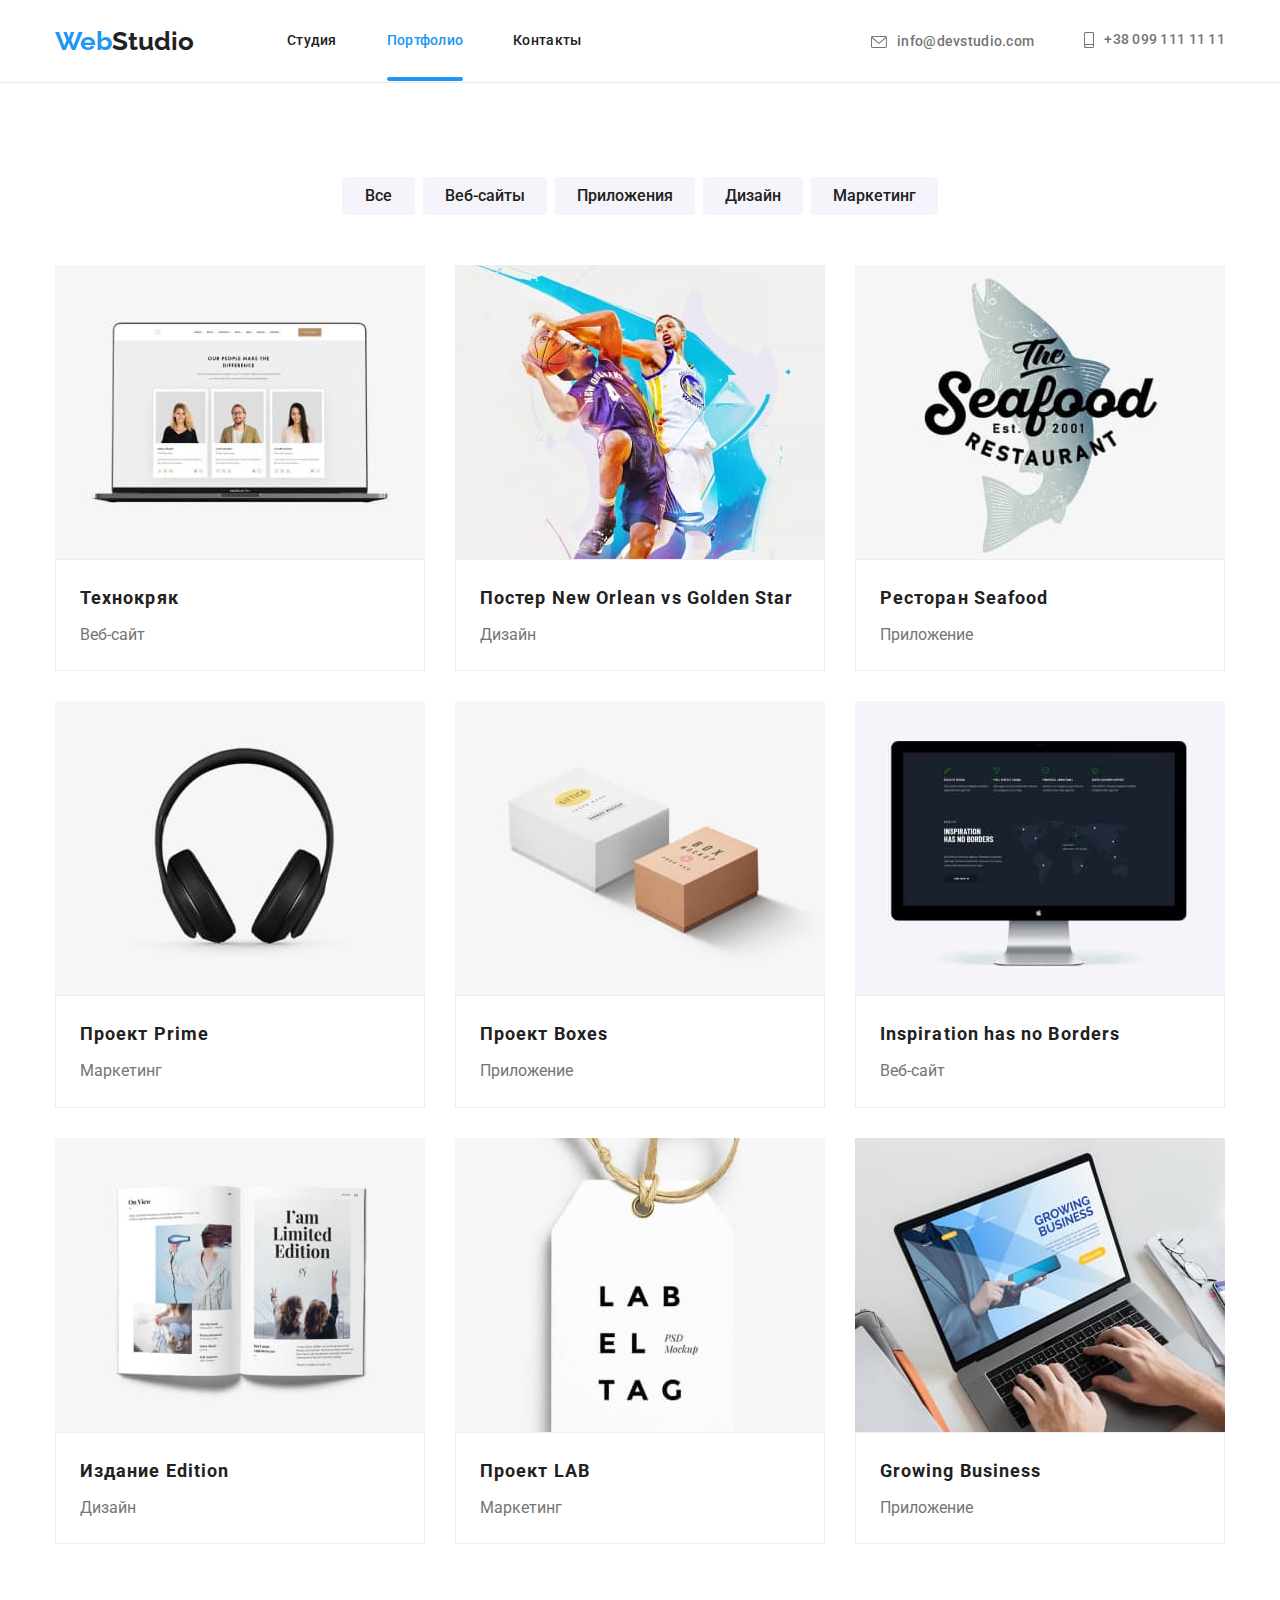
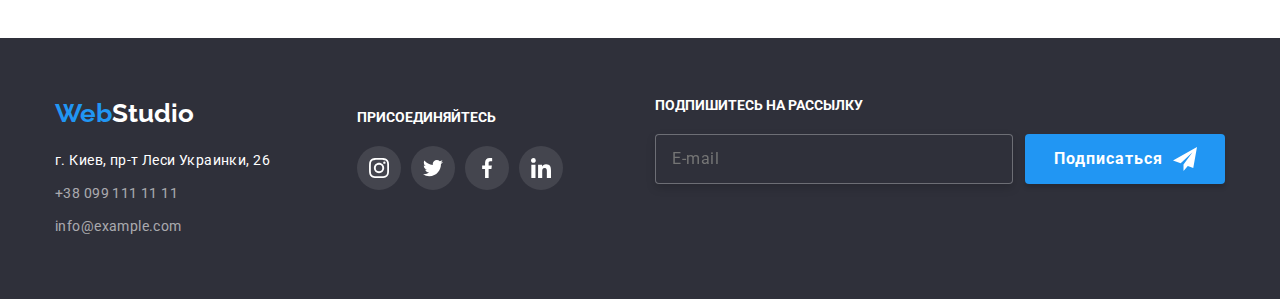
==== commit 3815eb15: "последняя попытка" ====
--- a/portfolio.html
+++ b/portfolio.html
@@ -498,28 +498,32 @@
             <a href="#contacts" class="mobile-menu-nav-link">Контакты</a>
           </li>
         </ul>
-        <ul class="mobile-menu-contacts list">
-          <li class="mobile-menu-item">
-            <a href="tel:+380961111111" class="mobile-menu-font">+38 096 111 11 11</a>
-          </li>
-          <li class="mobile-menu-item">
-            <a href="mailto:mailinfo@devstudio.com" class="mobile-menu-font">info@devstudio.com</a>
-          </li>
-        </ul>
-        <ul class="mobile-menu-list list">
-          <li class="mobile-menu-item">
-            <a class="mobile-menu-link" href="">Instagram</a>
-          </li>
-          <li class="mobile-menu-item">
-            <a class="mobile-menu-link" href="">Twitter</a>
-          </li>
-          <li class="mobile-menu-item">
-            <a class="mobile-menu-link" href="">Facebook</a>
-          </li>
-          <li class="mobile-menu-item">
-            <a class="mobile-menu-link" href="">LinkedIn</a>
-          </li>
-        </ul>
+        <div>
+          <ul class="mobile-menu-contacts list">
+            <li class="mobile-menu-item">
+              <a href="tel:+380961111111" class="mobile-menu-font">+38 096 111 11 11</a>
+            </li>
+            <li class="mobile-menu-item">
+              <a href="mailto:mailinfo@devstudio.com" class="mobile-menu-font"
+                >info@devstudio.com</a
+              >
+            </li>
+          </ul>
+          <ul class="mobile-menu-list list">
+            <li class="mobile-menu-item">
+              <a class="mobile-menu-link" href="">Instagram</a>
+            </li>
+            <li class="mobile-menu-item">
+              <a class="mobile-menu-link" href="">Twitter</a>
+            </li>
+            <li class="mobile-menu-item">
+              <a class="mobile-menu-link" href="">Facebook</a>
+            </li>
+            <li class="mobile-menu-item">
+              <a class="mobile-menu-link" href="">LinkedIn</a>
+            </li>
+          </ul>
+        </div>
       </div>
     </div>
     <script src="./js/modal.js"></script>
--- a/css/main.min.css
+++ b/css/main.min.css
@@ -1,2 +1,2 @@
-:root{--primary-bg-color: #2f303a;--primary-text-color: #212121;--title-text-color: #757575;--accent-color: #2196f3;--btn-hover: #188ce8;--spec-color: #fff;--fh-bg-color: #2f303a;--color-footer: rgba(255, 255, 255, 0.6);--bg-color-button: #f5f4fa;--border-bottom: #ececec;--border-card: #eeeeee;--border: #afb1b8;--color-social-network-bg: rgba(255, 255, 255, 0.1);--duration: 250ms;--time-function: cubic-bezier(0.4, 0, 0.2, 1)}h1,h2,h3,h4,h5,h6,p,ul{margin-top:0;margin-bottom:0}ul{padding-left:0;list-style:none}.body .button{cursor:pointer;border:none}a{text-decoration:none}html{-webkit-box-sizing:border-box;box-sizing:border-box}*,*::before,*::after{margin:0;padding:0;-webkit-box-sizing:border-box;box-sizing:border-box}img{display:block;max-width:100%;height:auto}.body{font-family:Roboto, sans-serif;font-style:normal;font-weight:400;color:#757575}.container{margin-left:auto;margin-right:auto;padding-left:15px;padding-right:15px}@media screen and (min-width: 480px){.container{width:480px}}@media screen and (min-width: 768px){.container{width:768px}}@media screen and (min-width: 1200px){.container{width:1200px}}.section{padding-top:60px;padding-bottom:60px}@media screen and (min-width: 1200px){.section{padding-top:94px;padding-bottom:94px}}.list,.main .company-list,.task-list,.company-title,.clients-title,.gallery{list-style-type:none;margin:0;padding:0}.title-h2{font-weight:700;font-size:28px;line-height:1.16;text-align:center;letter-spacing:0.03em;color:#212121}@media screen and (max-width: 1199px){.title-h2{margin-bottom:30px}}@media screen and (min-width: 1200px){.title-h2{margin-bottom:50px}}@media screen and (min-width: 1200px){.title-h2{font-size:36px}}.section__title{color:var(--primary-text-color)}@media screen and (max-width: 1199.98px){.section__title{font-weight:700;font-size:28px;line-height:1.43;margin-bottom:30px;text-align:center;letter-spacing:0.03em}}@media screen and (min-width: 1200px){.section__title{margin-bottom:50px;font-weight:700;font-size:36px;line-height:1.17;text-align:center;letter-spacing:0.03em}}.clients__section-title{color:var(--primary-text-color)}@media screen and (max-width: 1199.98px){.clients__section-title{font-weight:700;font-size:28px;line-height:1.43;margin-bottom:30px;text-align:center;letter-spacing:0.03em}}@media screen and (min-width: 1200px){.clients__section-title{margin-bottom:50px;font-weight:700;font-size:36px;line-height:1.17;text-align:center;letter-spacing:0.03em}}.logo{font-family:'Raleway', sans-serif;font-weight:700;font-size:26px;line-height:1.19;color:var(--accent-color);margin-right:93px;position:relative}@media screen and (max-width: 767.98px){.logo{margin-right:0}}.logo--position{margin-left:auto;margin-right:auto}.logo__dark--head{color:var(--primary-text-color)}.logo-color{color:#2196f3}.logo-color2{color:#fff}.logo--pad{padding-top:16px;padding-bottom:16px}.button{font-weight:700;font-size:16px;font-family:inherit;line-height:1.87;letter-spacing:0.06em;color:#fff;background-color:#2196f3;-webkit-box-shadow:0px 4px 4px rgba(0,0,0,0.15);box-shadow:0px 4px 4px rgba(0,0,0,0.15);border-radius:4px;-webkit-transition:background-color 250ms cubic-bezier(0.4, 0, 0.2, 1);transition:background-color 250ms cubic-bezier(0.4, 0, 0.2, 1)}.button:hover,.button:focus{background-color:#188ce8}.button-hero{display:block;margin:0 auto;padding:10px 32px}.footer_button{position:relative}.button-footer{display:-webkit-box;display:-ms-flexbox;display:flex;padding:10px 62px 10px 29px;margin-left:12px}@media screen and (max-width: 1199.98px){.button-footer{margin-left:0}}.button-footer-icon{position:absolute;fill:white;top:13px;right:28px}.button-modal{display:block;margin:0 auto;padding:10px 55px}.header__container{display:-webkit-box;display:-ms-flexbox;display:flex;-webkit-box-align:center;-ms-flex-align:center;align-items:center}@media screen and (max-width: 767.98px){.header__container{display:-webkit-box;display:-ms-flexbox;display:flex;-webkit-box-align:center;-ms-flex-align:center;align-items:center;-webkit-box-pack:justify;-ms-flex-pack:justify;justify-content:space-between}}@media screen and (min-width: 768px) and (max-width: 1199.98px){.contacts__item{margin-bottom:10px}.contacts__item:last-child{margin-bottom:0}}.navigation__list{display:-webkit-box;display:-ms-flexbox;display:flex}@media screen and (max-width: 767.98px){.navigation__list{visibility:hidden;opacity:0;display:none}}.navigation__item:not(:last-child){margin-right:50px}.navigation__link{display:block;padding-top:32px;padding-bottom:32px;font-weight:500;font-size:14px;line-height:1.14;letter-spacing:0.02em;color:var(--primary-text-color);-webkit-transition:color 250ms cubic-bezier(0.4, 0, 0.2, 1);transition:color 250ms cubic-bezier(0.4, 0, 0.2, 1)}.navigation__link:hover,.navigation__link:focus{color:var(--accent-color)}.header{border-bottom:1px solid var(--border-bottom)}.navigation__link--current{color:var(--accent-color)}@media screen and (max-width: 767.98px){.contacts__list{visibility:hidden;opacity:0;display:none}}@media screen and (min-width: 768px) and (max-width: 1199.98px){.contacts__list{display:-webkit-box;display:-ms-flexbox;display:flex;-webkit-box-orient:vertical;-webkit-box-direction:normal;-ms-flex-direction:column;flex-direction:column;margin-left:auto}}@media screen and (min-width: 1200px){.contacts__list{display:-webkit-box;display:-ms-flexbox;display:flex;margin-left:auto;-webkit-box-align:baseline;-ms-flex-align:baseline;align-items:baseline}}@media screen and (min-width: 1200px){.contacts__list .contacts__item+.contacts__item{margin-left:50px}}.header__email{display:-webkit-box;display:-ms-flexbox;display:flex;padding-top:32px;padding-bottom:32px;font-weight:500;font-size:14px;line-height:1.14;letter-spacing:0.02em;color:var(--title-text-color);-webkit-box-align:center;-ms-flex-align:center;align-items:center;-webkit-transition:color 250ms cubic-bezier(0.4, 0, 0.2, 1);transition:color 250ms cubic-bezier(0.4, 0, 0.2, 1)}@media screen and (min-width: 768px) and (max-width: 1199.98px){.header__email{padding-top:0;padding-bottom:0}}.header__email:hover,.header__email:focus{color:var(--accent-color)}.header__email:hover .icon-mail,.header__email:focus .icon-mail{fill:var(--accent-color)}.header__phone{display:-webkit-box;display:-ms-flexbox;display:flex;padding-top:32px;padding-bottom:32px;font-weight:500;font-size:14px;line-height:1.14;letter-spacing:0.02em;color:var(--title-text-color);-webkit-box-align:center;-ms-flex-align:center;align-items:center;-webkit-transition:color 250ms cubic-bezier(0.4, 0, 0.2, 1);transition:color 250ms cubic-bezier(0.4, 0, 0.2, 1)}@media screen and (min-width: 768px) and (max-width: 1199.98px){.header__phone{padding-top:0;padding-bottom:0}}.header__phone:hover,.header__phone:focus{color:var(--accent-color)}.header__phone:hover .icon-phone,.header__phone:focus .icon-phone{fill:var(--accent-color)}.icon-mail{width:16px;height:12px;margin-right:10px;fill:var(--title-text-color);-webkit-transition:fill 250ms cubic-bezier(0.4, 0, 0.2, 1);transition:fill 250ms cubic-bezier(0.4, 0, 0.2, 1)}.icon-phone{width:10px;height:16px;margin-right:10px;fill:var(--title-text-color);-webkit-transition:fill 250ms cubic-bezier(0.4, 0, 0.2, 1);transition:fill 250ms cubic-bezier(0.4, 0, 0.2, 1)}.link{position:relative}.navigation__link--current::after{position:absolute;width:100%;height:4px;left:0px;bottom:0;content:' ';background:var(--accent-color);border-radius:2px;opacity:1}.btn-menu{display:-webkit-inline-box;display:-ms-inline-flexbox;display:inline-flex;margin-left:auto;right:0;top:0px;border:none;background-color:transparent;cursor:pointer;width:40px;height:40px;padding:0;z-index:10}@media screen and (min-width: 768px){.btn-menu{display:none}}.btn-menu .icon-open{opacity:1}.btn-menu.is-open .icon-open{opacity:0}.btn-menu .icon-close{opacity:0}.btn-menu.is-open .icon-close{opacity:1}.mobile-menu{display:-webkit-box;display:-ms-flexbox;display:flex;-webkit-box-orient:vertical;-webkit-box-direction:normal;-ms-flex-direction:column;flex-direction:column;position:fixed;top:0;left:0;-webkit-transform:translateX(100%);transform:translateX(100%);background-color:#fff;width:100%;height:100%;padding:48px 40px;-webkit-transition:-webkit-transform 400ms ease-in;transition:-webkit-transform 400ms ease-in;transition:transform 400ms ease-in;transition:transform 400ms ease-in, -webkit-transform 400ms ease-in}.mobile-menu.is-open{-webkit-transform:translateX(0);transform:translateX(0)}.mobile-menu-contacts{margin-top:auto}.mobile-menu-list{margin-top:64px;display:-webkit-box;display:-ms-flexbox;display:flex;-webkit-box-align:center;-ms-flex-align:center;align-items:center}.mobile-menu-link{font-weight:500;font-size:18px;line-height:1.22;letter-spacing:0.02em;color:#2196f3}.mobile-menu-item:not(:last-child){margin-right:10px;border-right:1px solid rgba(33,33,33,0.2);-webkit-box-flex:1;-ms-flex-positive:1;flex-grow:1}.mobile-menu-nav{font-weight:500;font-size:40px;line-height:1.17;letter-spacing:0.02em;color:#212121}.mobile-menu-nav-item{margin-bottom:32px}.mobile-menu-nav-item:last-child{margin-bottom:0}.nav:not(:last-child){margin-bottom:30px}.mobile-menu-font{font-weight:500;font-size:24px;line-height:1.17;letter-spacing:0.02em;color:#757575}.mobile-menu-item:first-child .mobile-menu-font{font-size:24px;color:#2196f3}@media screen and (min-width: 480px){.mobile-menu-item:first-child .mobile-menu-font{font-size:34px}}.mobile-menu-nav-link.current{color:#188ce8}.mobile-menu-nav-link{font-weight:500;font-size:40px;line-height:47px;letter-spacing:0.02em;color:#212121}.mobile-menu-nav-link:hover,.mobile-menu-nav-link:focus{color:#2196f3}.mobile-menu-icon:hover,.mobile-menu-icon:focus{fill:#2196f3}.hero{background-color:#2f303a;padding-top:118px;padding-bottom:118px}@media screen and (min-width: 1200px){.hero{padding-top:200px;padding-bottom:210px}}.hero__title{font-weight:900;font-size:26px;line-height:1.61;text-align:center;letter-spacing:0.06em;text-transform:uppercase;color:#fff;margin-top:0;margin-bottom:30px}@media screen and (min-width: 1200px){.hero__title{font-size:44px;line-height:1.36}}.feature{list-style-type:none;-webkit-box-pack:center;-ms-flex-pack:center;justify-content:center;gap:30px}@media screen and (min-width: 1200px){.feature{padding-top:94px;padding-bottom:94px}}@media screen and (min-width: 768px){.feature{display:-webkit-box;display:-ms-flexbox;display:flex;-ms-flex-wrap:wrap;flex-wrap:wrap}}@media screen and (max-width: 767px){.feature__item{max-width:450px}}@media screen and (min-width: 768px) and (max-width: 1199px){.feature__item{max-width:354px}}@media screen and (min-width: 1200px){.feature__item{width:270px}}.feature__background{display:-webkit-box;display:-ms-flexbox;display:flex;-webkit-box-pack:center;-ms-flex-pack:center;justify-content:center;-webkit-box-align:center;-ms-flex-align:center;align-items:center;width:100%;height:120px;margin-bottom:30px;background-color:#f5f4fa;border-radius:4px}.feature__title{margin:0;font-weight:700;font-size:14px;line-height:1.14;letter-spacing:0.03em;text-transform:uppercase;color:#212121}@media screen and (max-width: 767px){.feature__title{text-align:center}}.feature__text{margin-top:10px;margin-bottom:0;font-size:14px;line-height:1.71;letter-spacing:0.03em}@media screen and (max-width: 767.98px){.feature__item:not(:last-child){margin-bottom:30px}}.overlay{background-image:-webkit-gradient(linear, left bottom, left top, from(rgba(47,48,58,0.4)), to(rgba(47,48,58,0.4))),url(../images/img_overlay.jpg);background-image:linear-gradient(to top, rgba(47,48,58,0.4), rgba(47,48,58,0.4)),url(../images/img_overlay.jpg);max-width:1600px;margin-left:auto;margin-right:auto;background-position:center;background-size:cover;background-repeat:no-repeat}@media screen and (-webkit-min-device-pixel-ratio: 2), screen and (min-resolution: 2dppx){.overlay{background-image:-webkit-gradient(linear, left bottom, left top, from(rgba(47,48,58,0.4)), to(rgba(47,48,58,0.4))),url(../images/img_overlay@2x.jpg);background-image:linear-gradient(to top, rgba(47,48,58,0.4), rgba(47,48,58,0.4)),url(../images/img_overlay@2x.jpg)}}@media screen and (max-width: 767px){.overlay{background-image:-webkit-gradient(linear, left bottom, left top, from(rgba(47,48,58,0.4)), to(rgba(47,48,58,0.4))),url(../images/img_overlay_mobile.jpg);background-image:linear-gradient(to top, rgba(47,48,58,0.4), rgba(47,48,58,0.4)),url(../images/img_overlay_mobile.jpg)}}@media screen and (max-width: 767px) and (-webkit-min-device-pixel-ratio: 2), screen and (max-width: 767px) and (min-resolution: 2dppx){.overlay{background-image:-webkit-gradient(linear, left bottom, left top, from(rgba(47,48,58,0.4)), to(rgba(47,48,58,0.4))),url(../images/img_overlay_mobile@2x.jpg);background-image:linear-gradient(to top, rgba(47,48,58,0.4), rgba(47,48,58,0.4)),url(../images/img_overlay_mobile@2x.jpg)}}@media screen and (min-width: 768px) and (max-width: 1199px){.overlay{background-image:-webkit-gradient(linear, left bottom, left top, from(rgba(47,48,58,0.4)), to(rgba(47,48,58,0.4))),url(../images/img_overlay_tablet.jpg);background-image:linear-gradient(to top, rgba(47,48,58,0.4), rgba(47,48,58,0.4)),url(../images/img_overlay_tablet.jpg)}}@media screen and (min-width: 768px) and (max-width: 1199px) and (-webkit-min-device-pixel-ratio: 2), screen and (min-width: 768px) and (max-width: 1199px) and (min-resolution: 2dppx){.overlay{background-image:-webkit-gradient(linear, left bottom, left top, from(rgba(47,48,58,0.4)), to(rgba(47,48,58,0.4))),url(../images/img_overlay_tablet@2x.jpg);background-image:linear-gradient(to top, rgba(47,48,58,0.4), rgba(47,48,58,0.4)),url(../images/img_overlay_tablet@2x.jpg)}}.backdrop{position:fixed;top:0;left:0;width:100%;height:100%;z-index:10;background-color:rgba(0,0,0,0.2);overflow-y:scroll;-webkit-transition:opacity 250ms cubic-bezier(0.4, 0, 0.2, 1),visibility 250ms cubic-bezier(0.4, 0, 0.2, 1);transition:opacity 250ms cubic-bezier(0.4, 0, 0.2, 1),visibility 250ms cubic-bezier(0.4, 0, 0.2, 1)}.backdrop.is-hidden{visibility:hidden;opacity:0;pointer-events:none}.modal-backdrop.is-hidden .modal{opacity:0;-webkit-transform:translate(-50%, -50%) scale(1.5);transform:translate(-50%, -50%) scale(1.5)}.modal{position:absolute;top:50%;left:50%;-webkit-transform:translate(-50%, -50%);transform:translate(-50%, -50%);display:-webkit-box;display:-ms-flexbox;display:flex;-webkit-box-align:center;-ms-flex-align:center;align-items:center;-webkit-box-pack:center;-ms-flex-pack:center;justify-content:center;max-width:528px;padding:40px;background-color:#fff;-webkit-box-shadow:0px 1px 3px rgba(0,0,0,0.12),0px 1px 1px rgba(0,0,0,0.14),0px 2px 1px rgba(0,0,0,0.2);box-shadow:0px 1px 3px rgba(0,0,0,0.12),0px 1px 1px rgba(0,0,0,0.14),0px 2px 1px rgba(0,0,0,0.2);border-radius:4px;opacity:1;-webkit-transform:translate(-50%, -50%) scale(1);transform:translate(-50%, -50%) scale(1);-webkit-transition:opacity 250ms cubic-bezier(0.4, 0, 0.2, 1),-webkit-transform 250ms cubic-bezier(0.4, 0, 0.2, 1);transition:opacity 250ms cubic-bezier(0.4, 0, 0.2, 1),-webkit-transform 250ms cubic-bezier(0.4, 0, 0.2, 1);transition:transform 250ms cubic-bezier(0.4, 0, 0.2, 1),opacity 250ms cubic-bezier(0.4, 0, 0.2, 1);transition:transform 250ms cubic-bezier(0.4, 0, 0.2, 1),opacity 250ms cubic-bezier(0.4, 0, 0.2, 1),-webkit-transform 250ms cubic-bezier(0.4, 0, 0.2, 1)}@media screen and (min-width: 480px) and (max-width: 1199px){.modal{width:450px}}.close-button{position:absolute;top:8px;right:8px;display:-webkit-box;display:-ms-flexbox;display:flex;-webkit-box-pack:center;-ms-flex-pack:center;justify-content:center;-webkit-box-align:center;-ms-flex-align:center;align-items:center;padding:0;margin:0;width:30px;height:30px;background-color:#fff;border:1px solid rgba(0,0,0,0.1);border-radius:50%;cursor:pointer;-webkit-transition:250ms cubic-bezier(0.4, 0, 0.2, 1);transition:250ms cubic-bezier(0.4, 0, 0.2, 1)}.close-button__icon{fill:currentColor}.close-button:hover,.close-button:focus{color:#2196f3}.order-form__title{display:-webkit-box;display:-ms-flexbox;display:flex;-webkit-box-pack:center;-ms-flex-pack:center;justify-content:center;margin-bottom:12px;font-weight:700;font-size:20px;line-height:1.15;color:#212121}@media screen and (max-width: 1199px){.order-form__title{font-size:20px;line-height:1.5;text-align:center;letter-spacing:0.03em}}.order-form__field{display:block;margin-bottom:10px;text-align:left}.order-form__label,.order-form__comments__label,.order-form__comments__text{display:inline-block;margin-bottom:4px;font-size:12px;line-height:1.17;letter-spacing:0.01em}@media screen and (max-width: 1199px){.order-form__label,.order-form__comments__label,.order-form__comments__text{letter-spacing:0.03em}}.order-form__input-container{position:relative;display:block}.order-form__input{display:-webkit-box;display:-ms-flexbox;display:flex;width:100%;height:40px;padding:12px 16px;padding-left:42px;line-height:1.14;letter-spacing:0.01em;color:#757575;border:1px solid rgba(33,33,33,0.2);border-radius:4px;-webkit-transition:border-color 250ms cubic-bezier(0.4, 0, 0.2, 1);transition:border-color 250ms cubic-bezier(0.4, 0, 0.2, 1)}.order-form__icon{position:absolute;top:50%;left:13px;color:#212121;fill:currentColor;-webkit-transform:translateY(-50%);transform:translateY(-50%);-webkit-transition:color 250ms cubic-bezier(0.4, 0, 0.2, 1);transition:color 250ms cubic-bezier(0.4, 0, 0.2, 1)}.order-form__field:focus-within .order-form__input,.order-form__field:focus-within .order-form__comments__text{outline:0;border-color:#2196f3}.order-form__field:focus-within .order-form__icon{color:#2196f3}.order-form__comments{margin-bottom:20px}.order-form__comments__text{display:-webkit-box;display:-ms-flexbox;display:flex;width:100%;height:120px;padding:12px 16px;resize:none;color:#757575;border:1px solid rgba(33,33,33,0.2);border-radius:4px;-webkit-transition:border-color 250ms cubic-bezier(0.4, 0, 0.2, 1);transition:border-color 250ms cubic-bezier(0.4, 0, 0.2, 1)}.order-form__comments::-webkit-input-placeholder{color:rgba(117,117,117,0.5)}.order-form__comments:-ms-input-placeholder{color:rgba(117,117,117,0.5)}.order-form__comments::-ms-input-placeholder{color:rgba(117,117,117,0.5)}.order-form__comments::placeholder{color:rgba(117,117,117,0.5)}.checkbox{display:-webkit-box;display:-ms-flexbox;display:flex;-webkit-box-pack:center;-ms-flex-pack:center;justify-content:center;-webkit-box-align:center;-ms-flex-align:center;align-items:center;margin-bottom:30px;width:100%}.checkbox__container{position:relative;display:block;width:16px;height:15px;margin-right:8px;cursor:pointer}.checkbox__icon-checked{position:absolute;top:0;left:0;width:16px;height:15px;-webkit-transform:scale(0.2);transform:scale(0.2);opacity:0;-webkit-transition:opacity 250ms cubic-bezier(0.4, 0, 0.2, 1),-webkit-transform 250ms cubic-bezier(0.4, 0, 0.2, 1);transition:opacity 250ms cubic-bezier(0.4, 0, 0.2, 1),-webkit-transform 250ms cubic-bezier(0.4, 0, 0.2, 1);transition:transform 250ms cubic-bezier(0.4, 0, 0.2, 1),opacity 250ms cubic-bezier(0.4, 0, 0.2, 1);transition:transform 250ms cubic-bezier(0.4, 0, 0.2, 1),opacity 250ms cubic-bezier(0.4, 0, 0.2, 1),-webkit-transform 250ms cubic-bezier(0.4, 0, 0.2, 1)}.checkbox__icon-unchecked{position:absolute;top:0;left:0;display:block;width:16px;height:15px;border:2px solid #757575;border-radius:2px;-webkit-transition:border-color 250ms cubic-bezier(0.4, 0, 0.2, 1),border-color 250ms cubic-bezier(0.4, 0, 0.2, 1);transition:border-color 250ms cubic-bezier(0.4, 0, 0.2, 1),border-color 250ms cubic-bezier(0.4, 0, 0.2, 1)}.checkbox__label{cursor:pointer;font-size:14px;line-height:1.71;letter-spacing:0.03em;color:#757575}@media screen and (max-width: 1199px){.checkbox__label{display:-webkit-box;display:-ms-flexbox;display:flex;-ms-flex-line-pack:center;align-content:center;-webkit-box-orient:vertical;-webkit-box-direction:normal;-ms-flex-direction:column;flex-direction:column;-webkit-box-align:start;-ms-flex-align:start;align-items:flex-start;margin-left:5px}}.checkbox__link{color:#2196f3;-webkit-text-decoration-line:underline;text-decoration-line:underline}.checkbox__input{position:absolute;white-space:nowrap;width:1px;height:1px;overflow:hidden;border:0;padding:0;clip:rect(0 0 0 0);-webkit-clip-path:inset(50%);clip-path:inset(50%);margin:-1px}.checkbox__input:checked+.checkbox__icon-checked{-webkit-transform:scale(1);transform:scale(1);opacity:1}.checkbox__input:checked ~ .checkbox__icon-unchecked{border-color:#2196f3}.checkbox__input:focus ~ .checkbox__icon-unchecked,.checkbox__input:hover ~ .checkbox__icon-unchecked{border-color:#2196f3}.checkbox__input:focus:checked ~ .checkbox__icon-unchecked,.checkbox__input:hover:checked ~ .checkbox__icon-unchecked{border-color:#2196f3}.team{display:-webkit-box;display:-ms-flexbox;display:flex;-ms-flex-wrap:wrap;flex-wrap:wrap;-webkit-box-pack:center;-ms-flex-pack:center;justify-content:center;-webkit-box-align:center;-ms-flex-align:center;align-items:center;grid-gap:30px}@media screen and (min-width: 768px){.team{display:-webkit-box;display:-ms-flexbox;display:flex;-ms-flex-wrap:wrap;flex-wrap:wrap;-webkit-box-pack:center;-ms-flex-pack:center;justify-content:center}}@media screen and (min-width: 1200px){.team{display:-webkit-box;display:-ms-flexbox;display:flex;-ms-flex-wrap:wrap;flex-wrap:wrap}}.section--bgr{background-color:var(--bg-color-button)}.team__item{text-align:center}.team__title{margin-bottom:10px;font-weight:500;font-size:16px;line-height:1.19;color:var(--primary-text-color)}.team__text{font-weight:400;font-size:16px;line-height:1.19}.team__group{padding-top:30px;padding-bottom:30px;background-color:var(--spec-color);border-radius:0 0 4px 4px;-webkit-box-shadow:0px 1px 3px rgba(0,0,0,0.12),0px 1px 1px rgba(0,0,0,0.14),0px 2px 1px rgba(0,0,0,0.2);box-shadow:0px 1px 3px rgba(0,0,0,0.12),0px 1px 1px rgba(0,0,0,0.14),0px 2px 1px rgba(0,0,0,0.2)}.social{display:-webkit-box;display:-ms-flexbox;display:flex;margin-top:16px;-webkit-box-pack:center;-ms-flex-pack:center;justify-content:center}.social__item:not(:last-child){margin-right:10px}.social__link{display:-webkit-box;display:-ms-flexbox;display:flex;width:44px;height:44px;-webkit-box-align:center;-ms-flex-align:center;align-items:center;-webkit-box-pack:center;-ms-flex-pack:center;justify-content:center;-webkit-transition:background-color 250ms cubic-bezier(0.4, 0, 0.2, 1);transition:background-color 250ms cubic-bezier(0.4, 0, 0.2, 1);border-radius:50%}.social__link:hover,.social__link:focus{background-color:var(--accent-color)}.social__link:hover .social__icon,.social__link:focus .social__icon{fill:var(--spec-color)}.task{padding-top:0px}@media screen and (max-width: 1199px){.task{display:none}}.task__container{width:100%;height:70px;position:absolute;display:-webkit-box;display:-ms-flexbox;display:flex;-webkit-box-pack:center;-ms-flex-pack:center;justify-content:center;-webkit-box-align:center;-ms-flex-align:center;align-items:center;bottom:0px;left:0px;color:#fff;background-color:rgba(47,48,58,0.8)}.task__name{position:relative}.task__text{font-size:14px;font-weight:700}.task__list{display:-webkit-box;display:-ms-flexbox;display:flex;-webkit-box-pack:justify;-ms-flex-pack:justify;justify-content:space-between}.task__item:not(:last-child){margin-right:30px}.clients__list{display:-webkit-box;display:-ms-flexbox;display:flex;-ms-flex-wrap:wrap;flex-wrap:wrap;margin:-15px}.clients__item{height:92px;margin:15px}@media screen and (max-width: 767.98px){.clients__item{-ms-flex-preferred-size:calc((100% - 60px)/2);flex-basis:calc((100% - 60px)/2)}}@media screen and (min-width: 768px) and (max-width: 1199.98px){.clients__item{-ms-flex-preferred-size:calc((100% - 90px)/3);flex-basis:calc((100% - 90px)/3)}}@media screen and (min-width: 1200px){.clients__item{-ms-flex-preferred-size:calc((100% - 180px)/6);flex-basis:calc((100% - 180px)/6)}}.clients__link{display:-webkit-box;display:-ms-flexbox;display:flex;width:100%;height:100%;-webkit-box-pack:center;-ms-flex-pack:center;justify-content:center;-webkit-box-align:center;-ms-flex-align:center;align-items:center;border-radius:4px;border:1px solid var(--border);fill:var(--border);-webkit-transition:fill 250ms cubic-bezier(0.4, 0, 0.2, 1),border 250ms cubic-bezier(0.4, 0, 0.2, 1);transition:fill 250ms cubic-bezier(0.4, 0, 0.2, 1),border 250ms cubic-bezier(0.4, 0, 0.2, 1);-webkit-transition:border 250ms cubic-bezier(0.4, 0, 0.2, 1);transition:border 250ms cubic-bezier(0.4, 0, 0.2, 1)}.clients__link:hover,.clients__link:focus{fill:var(--accent-color);border:1px solid var(--accent-color)}.clients__icon{width:106px;height:60px;-webkit-transition:fill 250ms cubic-bezier(0.4, 0, 0.2, 1);transition:fill 250ms cubic-bezier(0.4, 0, 0.2, 1)}.project__list{display:-webkit-box;display:-ms-flexbox;display:flex;-webkit-box-pack:center;-ms-flex-pack:center;justify-content:center;margin-bottom:50px}@media screen and (max-width: 767.98px){.project__list{display:-webkit-box;display:-ms-flexbox;display:flex;margin-bottom:40px;-ms-flex-wrap:wrap;flex-wrap:wrap;-webkit-box-pack:start;-ms-flex-pack:start;justify-content:flex-start}}@media screen and (min-width: 768px) and (max-width: 1199.98px){.project__list{margin-bottom:30px}}.project__list .project__btn{font-family:Roboto, sans-serif;font-weight:500;font-size:16px;line-height:1.62;text-align:center;background-color:var(--bg-color-button);color:var(--primary-text-color);border:0;padding:6px 22px;border-radius:4px;min-width:73px;cursor:pointer;-webkit-transition:color 250ms cubic-bezier(0.4, 0, 0.2, 1),background-color 250ms cubic-bezier(0.4, 0, 0.2, 1),-webkit-box-shadow 250ms cubic-bezier(0.4, 0, 0.2, 1);transition:color 250ms cubic-bezier(0.4, 0, 0.2, 1),background-color 250ms cubic-bezier(0.4, 0, 0.2, 1),-webkit-box-shadow 250ms cubic-bezier(0.4, 0, 0.2, 1);transition:color 250ms cubic-bezier(0.4, 0, 0.2, 1),background-color 250ms cubic-bezier(0.4, 0, 0.2, 1),box-shadow 250ms cubic-bezier(0.4, 0, 0.2, 1);transition:color 250ms cubic-bezier(0.4, 0, 0.2, 1),background-color 250ms cubic-bezier(0.4, 0, 0.2, 1),box-shadow 250ms cubic-bezier(0.4, 0, 0.2, 1),-webkit-box-shadow 250ms cubic-bezier(0.4, 0, 0.2, 1)}.project__list .project__btn:hover,.project__list .project__btn:focus{color:var(--spec-color);background-color:var(--accent-color);-webkit-box-shadow:0px 3px 1px rgba(0,0,0,0.1),0px 1px 2px rgba(0,0,0,0.08),0px 2px 2px rgba(0,0,0,0.12);box-shadow:0px 3px 1px rgba(0,0,0,0.1),0px 1px 2px rgba(0,0,0,0.08),0px 2px 2px rgba(0,0,0,0.12)}@media screen and (min-width: 1200px){.project__list .project__btn-item:not(:last-child){margin-right:8px}}.project__btn-item{margin-right:8px}@media screen and (max-width: 767.98px){.project__btn-item{margin-bottom:15px}.project__btn-item:nth-last-child(-n+2){margin-bottom:0}}@media screen and (min-width: 768px){.project__btn-item:last-child{margin-right:0}}@media screen and (max-width: 767.98px){.project__list .project__btn-item:nth-child(2n+3){margin-right:0}}.project-group{display:-webkit-box;display:-ms-flexbox;display:flex;-ms-flex-wrap:wrap;flex-wrap:wrap}@media screen and (max-width: 767.98px){.project-group{display:block;-ms-flex-wrap:wrap;flex-wrap:wrap;-webkit-box-pack:center;-ms-flex-pack:center;justify-content:center}}@media screen and (min-width: 768px){.project-group{display:-webkit-box;display:-ms-flexbox;display:flex;-ms-flex-wrap:wrap;flex-wrap:wrap;margin:-15px}}@media screen and (max-width: 767.98px){.project-group__item{margin-right:0;margin-bottom:30px}.project-group__item:last-child{margin-bottom:0}}@media screen and (min-width: 768px) and (max-width: 1199.98px){.project-group__item{-ms-flex-preferred-size:calc((100% - 60px)/2);flex-basis:calc((100% - 60px)/2);margin:15px}}@media screen and (min-width: 1200px){.project-group__item{-ms-flex-preferred-size:calc((100% - 90px)/3);flex-basis:calc((100% - 90px)/3);margin:15px}}.proj-descr{padding:20px 24px;border-right:1px solid var(--border-card);border-left:1px solid var(--border-card);border-bottom:1px solid var(--border-card);border:1px solid var(--border-card)}@media screen and (min-width: 768px) and (max-width: 1199.98px){.proj-descr{width:100%}}.project-group__link{display:inline-block;-webkit-transition:-webkit-box-shadow 250ms cubic-bezier(0.4, 0, 0.2, 1);transition:-webkit-box-shadow 250ms cubic-bezier(0.4, 0, 0.2, 1);transition:box-shadow 250ms cubic-bezier(0.4, 0, 0.2, 1);transition:box-shadow 250ms cubic-bezier(0.4, 0, 0.2, 1), -webkit-box-shadow 250ms cubic-bezier(0.4, 0, 0.2, 1)}.project-group__link:hover,.project-group__link:focus{-webkit-box-shadow:0px 1px 1px rgba(0,0,0,0.12),0px 4px 4px rgba(0,0,0,0.06),1px 4px 6px rgba(0,0,0,0.16);box-shadow:0px 1px 1px rgba(0,0,0,0.12),0px 4px 4px rgba(0,0,0,0.06),1px 4px 6px rgba(0,0,0,0.16)}.list .titles{margin-bottom:4px;font-weight:700;font-size:18px;line-height:2;letter-spacing:0.06em;color:var(--primary-text-color)}.description{font-weight:400;font-size:16px;line-height:1.9;color:var(--title-text-color)}.overlay-text{width:322px;height:168px;color:var(--spec-color);top:0;right:0}.project-thumb{position:relative;overflow:hidden}.overlay-portfolio{display:-webkit-box;display:-ms-flexbox;display:flex;position:absolute;width:100%;height:100%;left:0px;top:1px;-webkit-box-align:center;-ms-flex-align:center;align-items:center;-webkit-box-pack:center;-ms-flex-pack:center;justify-content:center;background:rgba(33,150,243,0.9);-webkit-transform:translateY(100%);transform:translateY(100%);-webkit-transition:-webkit-transform 250ms cubic-bezier(0.4, 0, 0.2, 1);transition:-webkit-transform 250ms cubic-bezier(0.4, 0, 0.2, 1);transition:transform 250ms cubic-bezier(0.4, 0, 0.2, 1);transition:transform 250ms cubic-bezier(0.4, 0, 0.2, 1), -webkit-transform 250ms cubic-bezier(0.4, 0, 0.2, 1)}.project-group__item:hover .overlay-portfolio,.project-group__item:focus .overlay-portfolio{-webkit-transform:translateY(0);transform:translateY(0)}.visually-hidden{position:absolute;white-space:nowrap;width:1px;height:1px;overflow:hidden;border:0;padding:0;clip:rect(0 0 0 0);-webkit-clip-path:inset(50%);clip-path:inset(50%);margin:-1px}.project-group__link{display:-webkit-box;display:-ms-flexbox;display:flex;-webkit-box-orient:vertical;-webkit-box-direction:normal;-ms-flex-direction:column;flex-direction:column;height:100%}.footer{background-color:#2f303a;padding-top:60px;padding-bottom:60px}.footer__title{margin-top:0;margin-bottom:20px;font-style:bold;font-size:14px;line-height:1.14;color:#fff}@media screen and (max-width: 1199px){.footer__title{letter-spacing:0.03em}}@media screen and (min-width: 768px){.connect-footer{display:-webkit-box;display:-ms-flexbox;display:flex;-webkit-box-orient:horizontal;-webkit-box-direction:normal;-ms-flex-direction:row;flex-direction:row;-ms-flex-line-pack:center;align-content:center;-ms-flex-pack:distribute;justify-content:space-around;-webkit-box-align:baseline;-ms-flex-align:baseline;align-items:baseline;margin-bottom:60px}}@media screen and (min-width: 1200px){.connect-footer{margin-bottom:0}}@media screen and (max-width: 767.98px){.adress{margin-bottom:60px}}@media screen and (min-width: 1200px){.adress{margin-right:70px}}@media screen and (max-width: 1199px){.adress{display:-webkit-box;display:-ms-flexbox;display:flex;-webkit-box-orient:vertical;-webkit-box-direction:normal;-ms-flex-direction:column;flex-direction:column;-webkit-box-align:center;-ms-flex-align:center;align-items:center}}.container--footer{display:-webkit-box;display:-ms-flexbox;display:flex}@media screen and (max-width: 1199px){.container--footer{-webkit-box-orient:vertical;-webkit-box-direction:normal;-ms-flex-direction:column;flex-direction:column}}@media screen and (max-width: 767px){.container--footer{-webkit-box-align:center;-ms-flex-align:center;align-items:center}}@media screen and (max-width: 767px){.content{padding-top:0px;display:-webkit-box;display:-ms-flexbox;display:flex;-webkit-box-orient:vertical;-webkit-box-direction:normal;-ms-flex-direction:column;flex-direction:column;-webkit-box-align:center;-ms-flex-align:center;align-items:center}}@media screen and (min-width: 768px) and (max-width: 1199px){.content{-webkit-box-align:center;-ms-flex-align:center;align-items:center;display:-webkit-box;display:-ms-flexbox;display:flex;-webkit-box-orient:vertical;-webkit-box-direction:normal;-ms-flex-direction:column;flex-direction:column}}.footer-adress{list-style-type:none;margin-top:20px}@media screen and (max-width: 1199px){.footer-adress{display:-webkit-box;display:-ms-flexbox;display:flex;-webkit-box-orient:vertical;-webkit-box-direction:normal;-ms-flex-direction:column;flex-direction:column;-webkit-box-align:center;-ms-flex-align:center;align-items:center}}.footer-adress__item:not(:last-child){margin-bottom:9px}.footer-adress__link{text-decoration:none;font-style:normal;font-size:14px;line-height:1.71;letter-spacing:0.03em;color:#fff}.footer-adress__telmail{color:rgba(255,255,255,0.6)}.footer-adress__link:hover{color:#2196f3}.footer-connect{margin-top:60px;display:-webkit-box;display:-ms-flexbox;display:flex;-webkit-box-orient:vertical;-webkit-box-direction:normal;-ms-flex-direction:column;flex-direction:column}@media screen and (max-width: 1199px){.footer-connect{-webkit-box-align:center;-ms-flex-align:center;align-items:center}}@media screen and (min-width: 768px){.footer-connect{margin-top:0px}}@media screen and (min-width: 1200px){.footer-connect{margin-left:auto}}.footer-connect__form{display:-webkit-box;display:-ms-flexbox;display:flex;-webkit-box-align:center;-ms-flex-align:center;align-items:center}@media screen and (max-width: 1199px){.footer-connect__form{-webkit-box-orient:vertical;-webkit-box-direction:normal;-ms-flex-direction:column;flex-direction:column}}.footer-connect__field:focus-within .footer-connect__input{outline:0;border-color:#2196f3}.footer-connect__input{display:-webkit-box;display:-ms-flexbox;display:flex;height:50px;padding:12px 16px;margin-bottom:20px;line-height:1.14;letter-spacing:0.03em;background-color:#2f303a;color:rgba(255,255,255,0.6);border:1px solid rgba(255,255,255,0.3);-webkit-filter:drop-shadow(0px 4px 4px rgba(0,0,0,0.15));filter:drop-shadow(0px 4px 4px rgba(0,0,0,0.15));border-radius:4px;-webkit-transition:border-color 250ms cubic-bezier(0.4, 0, 0.2, 1);transition:border-color 250ms cubic-bezier(0.4, 0, 0.2, 1)}@media screen and (min-width: 480px) and (max-width: 1199px){.footer-connect__input{width:450px}}@media screen and (min-width: 1200px){.footer-connect__input{width:358px;margin-bottom:0px}}.social-network{display:-webkit-box;display:-ms-flexbox;display:flex;-webkit-box-pack:center;-ms-flex-pack:center;justify-content:center}.social-network__item:not(:last-child){margin-right:10px}.social-network__link{display:-webkit-box;display:-ms-flexbox;display:flex;width:44px;height:44px;border-radius:50%;-webkit-box-pack:center;-ms-flex-pack:center;justify-content:center;-webkit-box-align:center;-ms-flex-align:center;align-items:center;cursor:pointer;background-color:rgba(255,255,255,0.1);fill:#fff;-webkit-transition:250ms cubic-bezier(0.4, 0, 0.2, 1);transition:250ms cubic-bezier(0.4, 0, 0.2, 1)}.social-network__link:hover,.social-network__link:focus{background-color:#2196f3;fill:#fff}.social-network-team{margin-top:16px}.social-network-team__item{fill:#afb1b8}.social-network-team__link{background-color:#fff;fill:#afb1b8}.social-network-team__link:hover,.social-network-team__link:focus{-webkit-filter:drop-shadow(0px 4px 4px rgba(0,0,0,0.25));filter:drop-shadow(0px 4px 4px rgba(0,0,0,0.25))}.social__icon{width:20px;height:20px;fill:var(--border);-webkit-transition:fill 250ms cubic-bezier(0.4, 0, 0.2, 1);transition:fill 250ms cubic-bezier(0.4, 0, 0.2, 1)}.connect__icon{width:20px;height:20px;fill:var(--spec-color)}.connect__list .connect__item:not(:last-child){margin-right:10px}.social-network{display:-webkit-box;display:-ms-flexbox;display:flex;-webkit-box-pack:center;-ms-flex-pack:center;justify-content:center}.social-network__item:not(:last-child){margin-right:10px}.social-network__link{display:-webkit-box;display:-ms-flexbox;display:flex;width:44px;height:44px;border-radius:50%;-webkit-box-pack:center;-ms-flex-pack:center;justify-content:center;-webkit-box-align:center;-ms-flex-align:center;align-items:center;cursor:pointer;background-color:rgba(255,255,255,0.1);fill:#fff;-webkit-transition:250ms cubic-bezier(0.4, 0, 0.2, 1);transition:250ms cubic-bezier(0.4, 0, 0.2, 1)}.social-network__link:hover,.social-network__link:focus{background-color:#2196f3;fill:#fff}.social-network-team{margin-top:16px}.social-network-team__item{fill:#afb1b8}.social-network-team__link{background-color:#fff;fill:#afb1b8}.social-network-team__link:hover,.social-network-team__link:focus{-webkit-filter:drop-shadow(0px 4px 4px rgba(0,0,0,0.25));filter:drop-shadow(0px 4px 4px rgba(0,0,0,0.25))}
+:root{--primary-bg-color: #2f303a;--primary-text-color: #212121;--title-text-color: #757575;--accent-color: #2196f3;--btn-hover: #188ce8;--spec-color: #fff;--fh-bg-color: #2f303a;--color-footer: rgba(255, 255, 255, 0.6);--bg-color-button: #f5f4fa;--border-bottom: #ececec;--border-card: #eeeeee;--border: #afb1b8;--color-social-network-bg: rgba(255, 255, 255, 0.1);--duration: 250ms;--time-function: cubic-bezier(0.4, 0, 0.2, 1)}h1,h2,h3,h4,h5,h6,p,ul{margin-top:0;margin-bottom:0}ul{padding-left:0;list-style:none}.body .button{cursor:pointer;border:none}a{text-decoration:none}html{-webkit-box-sizing:border-box;box-sizing:border-box}*,*::before,*::after{margin:0;padding:0;-webkit-box-sizing:border-box;box-sizing:border-box}img{display:block;max-width:100%;height:auto}.body{font-family:Roboto, sans-serif;font-style:normal;font-weight:400;color:#757575}.container{margin-left:auto;margin-right:auto;padding-left:15px;padding-right:15px}@media screen and (min-width: 480px){.container{width:480px}}@media screen and (min-width: 768px){.container{width:768px}}@media screen and (min-width: 1200px){.container{width:1200px}}.section{padding-top:60px;padding-bottom:60px}@media screen and (min-width: 1200px){.section{padding-top:94px;padding-bottom:94px}}.list,.main .company-list,.task-list,.company-title,.clients-title,.gallery{list-style-type:none;margin:0;padding:0}.title-h2{font-weight:700;font-size:28px;line-height:1.16;text-align:center;letter-spacing:0.03em;color:#212121}@media screen and (max-width: 1199px){.title-h2{margin-bottom:30px}}@media screen and (min-width: 1200px){.title-h2{margin-bottom:50px}}@media screen and (min-width: 1200px){.title-h2{font-size:36px}}.section__title{color:var(--primary-text-color)}@media screen and (max-width: 1199.98px){.section__title{font-weight:700;font-size:28px;line-height:1.43;margin-bottom:30px;text-align:center;letter-spacing:0.03em}}@media screen and (min-width: 1200px){.section__title{margin-bottom:50px;font-weight:700;font-size:36px;line-height:1.17;text-align:center;letter-spacing:0.03em}}.clients__section-title{color:var(--primary-text-color)}@media screen and (max-width: 1199.98px){.clients__section-title{font-weight:700;font-size:28px;line-height:1.43;margin-bottom:30px;text-align:center;letter-spacing:0.03em}}@media screen and (min-width: 1200px){.clients__section-title{margin-bottom:50px;font-weight:700;font-size:36px;line-height:1.17;text-align:center;letter-spacing:0.03em}}.logo{font-family:'Raleway', sans-serif;font-weight:700;font-size:26px;line-height:1.19;color:var(--accent-color);margin-right:93px;position:relative}@media screen and (max-width: 767.98px){.logo{margin-right:0}}@media screen and (min-width: 768px) and (max-width: 1199.98px){.logo--position{margin-right:0}}.logo__dark--head{color:var(--primary-text-color)}.logo-color{color:#2196f3}.logo-color2{color:#fff}@media screen and (max-width: 767.98px){.logo--pad{padding-top:10px;padding-bottom:10px}}.button{font-weight:700;font-size:16px;font-family:inherit;line-height:1.87;letter-spacing:0.06em;color:#fff;background-color:#2196f3;-webkit-box-shadow:0px 4px 4px rgba(0,0,0,0.15);box-shadow:0px 4px 4px rgba(0,0,0,0.15);border-radius:4px;-webkit-transition:background-color 250ms cubic-bezier(0.4, 0, 0.2, 1);transition:background-color 250ms cubic-bezier(0.4, 0, 0.2, 1)}.button:hover,.button:focus{background-color:#188ce8}.button-hero{display:block;margin:0 auto;padding:10px 32px}.footer_button{position:relative}@media screen and (max-width: 1199.98px){.footer_button{margin-top:20px}}.button-footer{display:-webkit-box;display:-ms-flexbox;display:flex;padding:10px 62px 10px 29px;margin-left:12px}@media screen and (max-width: 1199.98px){.button-footer{margin-left:0}}.button-footer-icon{position:absolute;fill:white;top:13px;right:28px}.button-modal{display:block;margin:0 auto;padding:10px 55px}.header__container{display:-webkit-box;display:-ms-flexbox;display:flex;-webkit-box-align:center;-ms-flex-align:center;align-items:center}@media screen and (max-width: 767.98px){.header__container{display:-webkit-box;display:-ms-flexbox;display:flex;-webkit-box-align:center;-ms-flex-align:center;align-items:center;-webkit-box-pack:justify;-ms-flex-pack:justify;justify-content:space-between}}@media screen and (min-width: 768px) and (max-width: 1199.98px){.contacts__item{margin-bottom:10px}.contacts__item:last-child{margin-bottom:0}}.navigation__list{display:-webkit-box;display:-ms-flexbox;display:flex}@media screen and (max-width: 767.98px){.navigation__list{visibility:hidden;opacity:0;display:none}}.navigation__item:not(:last-child){margin-right:50px}.navigation__link{display:block;padding-top:32px;padding-bottom:32px;font-weight:500;font-size:14px;line-height:1.14;letter-spacing:0.02em;color:var(--primary-text-color);-webkit-transition:color 250ms cubic-bezier(0.4, 0, 0.2, 1);transition:color 250ms cubic-bezier(0.4, 0, 0.2, 1)}.navigation__link:hover,.navigation__link:focus{color:var(--accent-color)}.header{border-bottom:1px solid var(--border-bottom)}.navigation__link--current{color:var(--accent-color)}@media screen and (max-width: 767.98px){.contacts__list{visibility:hidden;opacity:0;display:none}}@media screen and (min-width: 768px) and (max-width: 1199.98px){.contacts__list{display:-webkit-box;display:-ms-flexbox;display:flex;-webkit-box-orient:vertical;-webkit-box-direction:normal;-ms-flex-direction:column;flex-direction:column;margin-left:auto}}@media screen and (min-width: 1200px){.contacts__list{display:-webkit-box;display:-ms-flexbox;display:flex;margin-left:auto;-webkit-box-align:baseline;-ms-flex-align:baseline;align-items:baseline}}@media screen and (min-width: 1200px){.contacts__list .contacts__item+.contacts__item{margin-left:50px}}.header__email{display:-webkit-box;display:-ms-flexbox;display:flex;padding-top:32px;padding-bottom:32px;font-weight:500;font-size:14px;line-height:1.14;letter-spacing:0.02em;color:var(--title-text-color);-webkit-box-align:center;-ms-flex-align:center;align-items:center;-webkit-transition:color 250ms cubic-bezier(0.4, 0, 0.2, 1);transition:color 250ms cubic-bezier(0.4, 0, 0.2, 1)}@media screen and (min-width: 768px) and (max-width: 1199.98px){.header__email{padding-top:0;padding-bottom:0}}.header__email:hover,.header__email:focus{color:var(--accent-color)}.header__email:hover .icon-mail,.header__email:focus .icon-mail{fill:var(--accent-color)}.header__phone{display:-webkit-box;display:-ms-flexbox;display:flex;padding-top:32px;padding-bottom:32px;font-weight:500;font-size:14px;line-height:1.14;letter-spacing:0.02em;color:var(--title-text-color);-webkit-box-align:center;-ms-flex-align:center;align-items:center;-webkit-transition:color 250ms cubic-bezier(0.4, 0, 0.2, 1);transition:color 250ms cubic-bezier(0.4, 0, 0.2, 1)}@media screen and (min-width: 768px) and (max-width: 1199.98px){.header__phone{padding-top:0;padding-bottom:0}}.header__phone:hover,.header__phone:focus{color:var(--accent-color)}.header__phone:hover .icon-phone,.header__phone:focus .icon-phone{fill:var(--accent-color)}.icon-mail{width:16px;height:12px;margin-right:10px;fill:var(--title-text-color);-webkit-transition:fill 250ms cubic-bezier(0.4, 0, 0.2, 1);transition:fill 250ms cubic-bezier(0.4, 0, 0.2, 1)}.icon-phone{width:10px;height:16px;margin-right:10px;fill:var(--title-text-color);-webkit-transition:fill 250ms cubic-bezier(0.4, 0, 0.2, 1);transition:fill 250ms cubic-bezier(0.4, 0, 0.2, 1)}.link{position:relative}.navigation__link--current::after{position:absolute;width:100%;height:4px;left:0px;bottom:0;content:' ';background:var(--accent-color);border-radius:2px;opacity:1}.btn-menu{display:-webkit-inline-box;display:-ms-inline-flexbox;display:inline-flex;margin-left:auto;right:0;top:0px;width:100%;border:none;background-color:transparent;cursor:pointer;width:40px;height:40px;padding:0;z-index:10}@media screen and (min-width: 768px){.btn-menu{display:none}}.btn-menu .icon-open{opacity:1}.btn-menu.is-open .icon-open{opacity:0}.btn-menu .icon-close{opacity:0}.btn-menu.is-open .icon-close{opacity:1}.mobile-menu{display:-webkit-box;display:-ms-flexbox;display:flex;-webkit-box-orient:vertical;-webkit-box-direction:normal;-ms-flex-direction:column;flex-direction:column;-webkit-box-pack:justify;-ms-flex-pack:justify;justify-content:space-between;position:fixed;top:0;left:0;-webkit-transform:translateX(100%);transform:translateX(100%);background-color:#fff;width:100%;height:100%;padding:48px 40px;-webkit-transition:-webkit-transform 400ms ease-in;transition:-webkit-transform 400ms ease-in;transition:transform 400ms ease-in;transition:transform 400ms ease-in, -webkit-transform 400ms ease-in}.mobile-menu.is-open{-webkit-transform:translateX(0);transform:translateX(0)}.mobile-menu-list{margin-top:64px;display:-webkit-box;display:-ms-flexbox;display:flex;-webkit-box-align:center;-ms-flex-align:center;align-items:center}.mobile-menu-link{font-weight:500;font-size:18px;line-height:1.22;letter-spacing:0.02em;color:#2196f3}.mobile-menu-items:not(:last-child){margin-right:20px;border-right:1px solid rgba(33,33,33,0.2)}.mobile-menu-nav{font-weight:500;font-size:40px;line-height:1.17;letter-spacing:0.02em;color:#212121}.mobile-menu-nav-item{margin-bottom:32px}.mobile-menu-nav-item:last-child{margin-bottom:0}.nav:not(:last-child){margin-bottom:30px}.mobile-menu-font{font-weight:500;font-size:24px;line-height:1.17;letter-spacing:0.02em;color:#757575}.mobile-menu-item:first-child .mobile-menu-font{font-size:24px;color:#2196f3}@media screen and (min-width: 480px){.mobile-menu-item:first-child .mobile-menu-font{font-size:34px}}.mobile-menu-nav-link.current{color:#188ce8}.mobile-menu-nav-link{font-weight:500;font-size:40px;line-height:47px;letter-spacing:0.02em;color:#212121}.mobile-menu-nav-link:hover,.mobile-menu-nav-link:focus{color:#2196f3}.mobile-menu-icon:hover,.mobile-menu-icon:focus{fill:#2196f3}.hero{background-color:#2f303a;padding-top:118px;padding-bottom:118px}@media screen and (min-width: 1200px){.hero{padding-top:200px;padding-bottom:210px}}.hero__title{font-weight:900;font-size:26px;line-height:1.61;text-align:center;letter-spacing:0.06em;text-transform:uppercase;color:#fff;margin-top:0;margin-bottom:30px}@media screen and (min-width: 1200px){.hero__title{font-size:44px;line-height:1.36}}@media screen and (max-width: 767.98px){.feature{display:block}}@media screen and (min-width: 768px) and (max-width: 1199.98px){.feature{display:-webkit-box;display:-ms-flexbox;display:flex;-ms-flex-wrap:wrap;flex-wrap:wrap;-webkit-box-pack:center;-ms-flex-pack:center;justify-content:center;margin:-15px}}@media screen and (min-width: 1200px){.feature{display:-webkit-box;display:-ms-flexbox;display:flex;-webkit-box-pack:center;-ms-flex-pack:center;justify-content:center;-webkit-box-align:center;-ms-flex-align:center;align-items:center}}.feature__background{display:-webkit-box;display:-ms-flexbox;display:flex;-webkit-box-pack:center;-ms-flex-pack:center;justify-content:center;-webkit-box-align:center;-ms-flex-align:center;align-items:center;width:100%;height:120px;margin-bottom:30px;background-color:#f5f4fa;border-radius:4px}.feature__title{margin:0;font-weight:700;font-size:14px;line-height:1.14;letter-spacing:0.03em;text-transform:uppercase;color:#212121}@media screen and (max-width: 767px){.feature__title{text-align:center}}.feature__text{margin-top:10px;margin-bottom:0;font-size:14px;line-height:1.71;letter-spacing:0.03em}.feature__item{text-align:center}@media screen and (max-width: 767.98px){.feature__item{margin-bottom:30px}.feature__item:last-child{margin-bottom:0}}@media screen and (min-width: 768px) and (max-width: 1199.98px){.feature__item{width:calc((100% - 2 * 30px)/2);margin:15px}}@media screen and (min-width: 1200px){.feature__item:not(:last-child){margin-right:30px}}.overlay{background-image:-webkit-gradient(linear, left bottom, left top, from(rgba(47,48,58,0.4)), to(rgba(47,48,58,0.4))),url(../images/img_overlay.jpg);background-image:linear-gradient(to top, rgba(47,48,58,0.4), rgba(47,48,58,0.4)),url(../images/img_overlay.jpg);max-width:1600px;margin-left:auto;margin-right:auto;background-position:center;background-size:cover;background-repeat:no-repeat}@media screen and (-webkit-min-device-pixel-ratio: 2), screen and (min-resolution: 2dppx){.overlay{background-image:-webkit-gradient(linear, left bottom, left top, from(rgba(47,48,58,0.4)), to(rgba(47,48,58,0.4))),url(../images/img_overlay@2x.jpg);background-image:linear-gradient(to top, rgba(47,48,58,0.4), rgba(47,48,58,0.4)),url(../images/img_overlay@2x.jpg)}}@media screen and (max-width: 767px){.overlay{background-image:-webkit-gradient(linear, left bottom, left top, from(rgba(47,48,58,0.4)), to(rgba(47,48,58,0.4))),url(../images/img_overlay_mobile.jpg);background-image:linear-gradient(to top, rgba(47,48,58,0.4), rgba(47,48,58,0.4)),url(../images/img_overlay_mobile.jpg)}}@media screen and (max-width: 767px) and (-webkit-min-device-pixel-ratio: 2), screen and (max-width: 767px) and (min-resolution: 2dppx){.overlay{background-image:-webkit-gradient(linear, left bottom, left top, from(rgba(47,48,58,0.4)), to(rgba(47,48,58,0.4))),url(../images/img_overlay_mobile@2x.jpg);background-image:linear-gradient(to top, rgba(47,48,58,0.4), rgba(47,48,58,0.4)),url(../images/img_overlay_mobile@2x.jpg)}}@media screen and (min-width: 768px) and (max-width: 1199px){.overlay{background-image:-webkit-gradient(linear, left bottom, left top, from(rgba(47,48,58,0.4)), to(rgba(47,48,58,0.4))),url(../images/img_overlay_tablet.jpg);background-image:linear-gradient(to top, rgba(47,48,58,0.4), rgba(47,48,58,0.4)),url(../images/img_overlay_tablet.jpg)}}@media screen and (min-width: 768px) and (max-width: 1199px) and (-webkit-min-device-pixel-ratio: 2), screen and (min-width: 768px) and (max-width: 1199px) and (min-resolution: 2dppx){.overlay{background-image:-webkit-gradient(linear, left bottom, left top, from(rgba(47,48,58,0.4)), to(rgba(47,48,58,0.4))),url(../images/img_overlay_tablet@2x.jpg);background-image:linear-gradient(to top, rgba(47,48,58,0.4), rgba(47,48,58,0.4)),url(../images/img_overlay_tablet@2x.jpg)}}.backdrop{position:fixed;top:0;left:0;width:100%;height:100%;z-index:10;background-color:rgba(0,0,0,0.2);overflow-y:scroll;-webkit-transition:opacity 250ms cubic-bezier(0.4, 0, 0.2, 1),visibility 250ms cubic-bezier(0.4, 0, 0.2, 1);transition:opacity 250ms cubic-bezier(0.4, 0, 0.2, 1),visibility 250ms cubic-bezier(0.4, 0, 0.2, 1)}.backdrop.is-hidden{visibility:hidden;opacity:0;pointer-events:none}.modal-backdrop.is-hidden .modal{opacity:0;-webkit-transform:translate(-50%, -50%) scale(1.5);transform:translate(-50%, -50%) scale(1.5)}.modal{position:absolute;top:50%;left:50%;-webkit-transform:translate(-50%, -50%);transform:translate(-50%, -50%);display:-webkit-box;display:-ms-flexbox;display:flex;-webkit-box-align:center;-ms-flex-align:center;align-items:center;-webkit-box-pack:center;-ms-flex-pack:center;justify-content:center;max-width:528px;padding:40px;background-color:#fff;-webkit-box-shadow:0px 1px 3px rgba(0,0,0,0.12),0px 1px 1px rgba(0,0,0,0.14),0px 2px 1px rgba(0,0,0,0.2);box-shadow:0px 1px 3px rgba(0,0,0,0.12),0px 1px 1px rgba(0,0,0,0.14),0px 2px 1px rgba(0,0,0,0.2);border-radius:4px;opacity:1;-webkit-transform:translate(-50%, -50%) scale(1);transform:translate(-50%, -50%) scale(1);-webkit-transition:opacity 250ms cubic-bezier(0.4, 0, 0.2, 1),-webkit-transform 250ms cubic-bezier(0.4, 0, 0.2, 1);transition:opacity 250ms cubic-bezier(0.4, 0, 0.2, 1),-webkit-transform 250ms cubic-bezier(0.4, 0, 0.2, 1);transition:transform 250ms cubic-bezier(0.4, 0, 0.2, 1),opacity 250ms cubic-bezier(0.4, 0, 0.2, 1);transition:transform 250ms cubic-bezier(0.4, 0, 0.2, 1),opacity 250ms cubic-bezier(0.4, 0, 0.2, 1),-webkit-transform 250ms cubic-bezier(0.4, 0, 0.2, 1)}@media screen and (min-width: 480px) and (max-width: 1199px){.modal{width:450px}}.close-button{position:absolute;top:8px;right:8px;display:-webkit-box;display:-ms-flexbox;display:flex;-webkit-box-pack:center;-ms-flex-pack:center;justify-content:center;-webkit-box-align:center;-ms-flex-align:center;align-items:center;padding:0;margin:0;width:30px;height:30px;background-color:#fff;border:1px solid rgba(0,0,0,0.1);border-radius:50%;cursor:pointer;-webkit-transition:250ms cubic-bezier(0.4, 0, 0.2, 1);transition:250ms cubic-bezier(0.4, 0, 0.2, 1)}.close-button__icon{fill:currentColor}.close-button:hover,.close-button:focus{color:#2196f3}.order-form__title{display:-webkit-box;display:-ms-flexbox;display:flex;-webkit-box-pack:center;-ms-flex-pack:center;justify-content:center;margin-bottom:12px;font-weight:700;font-size:20px;line-height:1.15;color:#212121}@media screen and (max-width: 1199px){.order-form__title{font-size:20px;line-height:1.5;text-align:center;letter-spacing:0.03em}}.order-form__field{display:block;margin-bottom:10px;text-align:left}.order-form__label,.order-form__comments__label,.order-form__comments__text{display:inline-block;margin-bottom:4px;font-size:12px;line-height:1.17;letter-spacing:0.01em}@media screen and (max-width: 1199px){.order-form__label,.order-form__comments__label,.order-form__comments__text{letter-spacing:0.03em}}.order-form__input-container{position:relative;display:block}.order-form__input{display:-webkit-box;display:-ms-flexbox;display:flex;width:100%;height:40px;padding:12px 16px;padding-left:42px;line-height:1.14;letter-spacing:0.01em;color:#757575;border:1px solid rgba(33,33,33,0.2);border-radius:4px;-webkit-transition:border-color 250ms cubic-bezier(0.4, 0, 0.2, 1);transition:border-color 250ms cubic-bezier(0.4, 0, 0.2, 1)}.order-form__icon{position:absolute;top:50%;left:13px;color:#212121;fill:currentColor;-webkit-transform:translateY(-50%);transform:translateY(-50%);-webkit-transition:color 250ms cubic-bezier(0.4, 0, 0.2, 1);transition:color 250ms cubic-bezier(0.4, 0, 0.2, 1)}.order-form__field:focus-within .order-form__input,.order-form__field:focus-within .order-form__comments__text{outline:0;border-color:#2196f3}.order-form__field:focus-within .order-form__icon{color:#2196f3}.order-form__comments{margin-bottom:20px}.order-form__comments__text{display:-webkit-box;display:-ms-flexbox;display:flex;width:100%;height:120px;padding:12px 16px;resize:none;color:#757575;border:1px solid rgba(33,33,33,0.2);border-radius:4px;-webkit-transition:border-color 250ms cubic-bezier(0.4, 0, 0.2, 1);transition:border-color 250ms cubic-bezier(0.4, 0, 0.2, 1)}.order-form__comments::-webkit-input-placeholder{color:rgba(117,117,117,0.5)}.order-form__comments:-ms-input-placeholder{color:rgba(117,117,117,0.5)}.order-form__comments::-ms-input-placeholder{color:rgba(117,117,117,0.5)}.order-form__comments::placeholder{color:rgba(117,117,117,0.5)}.checkbox{display:-webkit-box;display:-ms-flexbox;display:flex;-webkit-box-pack:center;-ms-flex-pack:center;justify-content:center;-webkit-box-align:center;-ms-flex-align:center;align-items:center;margin-bottom:30px;width:100%}.checkbox__container{position:relative;display:block;width:16px;height:15px;margin-right:8px;cursor:pointer}.checkbox__icon-checked{position:absolute;top:0;left:0;width:16px;height:15px;-webkit-transform:scale(0.2);transform:scale(0.2);opacity:0;-webkit-transition:opacity 250ms cubic-bezier(0.4, 0, 0.2, 1),-webkit-transform 250ms cubic-bezier(0.4, 0, 0.2, 1);transition:opacity 250ms cubic-bezier(0.4, 0, 0.2, 1),-webkit-transform 250ms cubic-bezier(0.4, 0, 0.2, 1);transition:transform 250ms cubic-bezier(0.4, 0, 0.2, 1),opacity 250ms cubic-bezier(0.4, 0, 0.2, 1);transition:transform 250ms cubic-bezier(0.4, 0, 0.2, 1),opacity 250ms cubic-bezier(0.4, 0, 0.2, 1),-webkit-transform 250ms cubic-bezier(0.4, 0, 0.2, 1)}.checkbox__icon-unchecked{position:absolute;top:0;left:0;display:block;width:16px;height:15px;border:2px solid #757575;border-radius:2px;-webkit-transition:border-color 250ms cubic-bezier(0.4, 0, 0.2, 1),border-color 250ms cubic-bezier(0.4, 0, 0.2, 1);transition:border-color 250ms cubic-bezier(0.4, 0, 0.2, 1),border-color 250ms cubic-bezier(0.4, 0, 0.2, 1)}.checkbox__label{cursor:pointer;font-size:14px;line-height:1.71;letter-spacing:0.03em;color:#757575}@media screen and (max-width: 1199px){.checkbox__label{display:-webkit-box;display:-ms-flexbox;display:flex;-ms-flex-line-pack:center;align-content:center;-webkit-box-orient:vertical;-webkit-box-direction:normal;-ms-flex-direction:column;flex-direction:column;-webkit-box-align:start;-ms-flex-align:start;align-items:flex-start;margin-left:5px}}.checkbox__link{color:#2196f3;-webkit-text-decoration-line:underline;text-decoration-line:underline}.checkbox__input{position:absolute;white-space:nowrap;width:1px;height:1px;overflow:hidden;border:0;padding:0;clip:rect(0 0 0 0);-webkit-clip-path:inset(50%);clip-path:inset(50%);margin:-1px}.checkbox__input:checked+.checkbox__icon-checked{-webkit-transform:scale(1);transform:scale(1);opacity:1}.checkbox__input:checked ~ .checkbox__icon-unchecked{border-color:#2196f3}.checkbox__input:focus ~ .checkbox__icon-unchecked,.checkbox__input:hover ~ .checkbox__icon-unchecked{border-color:#2196f3}.checkbox__input:focus:checked ~ .checkbox__icon-unchecked,.checkbox__input:hover:checked ~ .checkbox__icon-unchecked{border-color:#2196f3}@media screen and (max-width: 767.98px){.team{display:block}}@media screen and (min-width: 768px) and (max-width: 1199.98px){.team{display:-webkit-box;display:-ms-flexbox;display:flex;-ms-flex-wrap:wrap;flex-wrap:wrap;-webkit-box-pack:center;-ms-flex-pack:center;justify-content:center;margin:-15px}}@media screen and (min-width: 1200px){.team{display:-webkit-box;display:-ms-flexbox;display:flex;-webkit-box-pack:center;-ms-flex-pack:center;justify-content:center;-webkit-box-align:center;-ms-flex-align:center;align-items:center}}.section--bgr{background-color:var(--bg-color-button)}.team__item{text-align:center}@media screen and (max-width: 767.98px){.team__item{margin-bottom:30px}.team__item:last-child{margin-bottom:0}}@media screen and (min-width: 768px) and (max-width: 1199.98px){.team__item{width:calc((100% - 2 * 30px)/2);margin:15px}}@media screen and (min-width: 1200px){.team__item:not(:last-child){margin-right:30px}}.team__title{margin-bottom:10px;font-weight:500;font-size:16px;line-height:1.19;color:var(--primary-text-color)}.team__text{font-weight:400;font-size:16px;line-height:1.19}.team__group{padding-top:30px;padding-bottom:30px;background-color:var(--spec-color);border-radius:0 0 4px 4px;-webkit-box-shadow:0px 1px 3px rgba(0,0,0,0.12),0px 1px 1px rgba(0,0,0,0.14),0px 2px 1px rgba(0,0,0,0.2);box-shadow:0px 1px 3px rgba(0,0,0,0.12),0px 1px 1px rgba(0,0,0,0.14),0px 2px 1px rgba(0,0,0,0.2)}.social{display:-webkit-box;display:-ms-flexbox;display:flex;margin-top:16px;-webkit-box-pack:center;-ms-flex-pack:center;justify-content:center}.social__item:not(:last-child){margin-right:10px}.social__link{display:-webkit-box;display:-ms-flexbox;display:flex;width:44px;height:44px;-webkit-box-align:center;-ms-flex-align:center;align-items:center;-webkit-box-pack:center;-ms-flex-pack:center;justify-content:center;-webkit-transition:background-color 250ms cubic-bezier(0.4, 0, 0.2, 1);transition:background-color 250ms cubic-bezier(0.4, 0, 0.2, 1);border-radius:50%}.social__link:hover,.social__link:focus{background-color:var(--accent-color)}.social__link:hover .social__icon,.social__link:focus .social__icon{fill:var(--spec-color)}.task{padding-top:0px}@media screen and (max-width: 1199px){.task{display:none}}.task__container{width:100%;height:70px;position:absolute;display:-webkit-box;display:-ms-flexbox;display:flex;-webkit-box-pack:center;-ms-flex-pack:center;justify-content:center;-webkit-box-align:center;-ms-flex-align:center;align-items:center;bottom:0px;left:0px;color:#fff;background-color:rgba(47,48,58,0.8)}.task__name{position:relative}.task__text{font-size:14px;font-weight:700}.task__list{display:-webkit-box;display:-ms-flexbox;display:flex;-webkit-box-pack:center;-ms-flex-pack:center;justify-content:center;-webkit-box-align:center;-ms-flex-align:center;align-items:center}.task__item:not(:last-child){margin-right:30px}@media screen and (max-width: 767.98px){.clients__list{display:-webkit-box;display:-ms-flexbox;display:flex;-ms-flex-wrap:wrap;flex-wrap:wrap;margin:-15px}}@media screen and (min-width: 768px) and (max-width: 1199.98px){.clients__list{display:-webkit-box;display:-ms-flexbox;display:flex;-ms-flex-wrap:wrap;flex-wrap:wrap;margin:-15px}}@media screen and (min-width: 1200px){.clients__list{display:-webkit-box;display:-ms-flexbox;display:flex;-webkit-box-align:center;-ms-flex-align:center;align-items:center;-webkit-box-pack:center;-ms-flex-pack:center;justify-content:center}}.clients__item{height:92px}@media screen and (max-width: 767.98px){.clients__item{margin:15px;-ms-flex-preferred-size:calc((100% - 60px)/2);flex-basis:calc((100% - 60px)/2)}}@media screen and (min-width: 768px) and (max-width: 1199.98px){.clients__item{margin:15px;-ms-flex-preferred-size:calc((100% - 90px)/3);flex-basis:calc((100% - 90px)/3)}}@media screen and (min-width: 1200px){.clients__item{width:100%}.clients__item:not(:last-child){margin-right:30px}}.clients__link{display:-webkit-box;display:-ms-flexbox;display:flex;width:100%;height:100%;-webkit-box-pack:center;-ms-flex-pack:center;justify-content:center;-webkit-box-align:center;-ms-flex-align:center;align-items:center;border-radius:4px;border:1px solid var(--border);fill:var(--border);-webkit-transition:fill 250ms cubic-bezier(0.4, 0, 0.2, 1),border 250ms cubic-bezier(0.4, 0, 0.2, 1);transition:fill 250ms cubic-bezier(0.4, 0, 0.2, 1),border 250ms cubic-bezier(0.4, 0, 0.2, 1);-webkit-transition:border 250ms cubic-bezier(0.4, 0, 0.2, 1);transition:border 250ms cubic-bezier(0.4, 0, 0.2, 1)}.clients__link:hover,.clients__link:focus{fill:var(--accent-color);border:1px solid var(--accent-color)}.clients__icon{width:106px;height:60px;-webkit-transition:fill 250ms cubic-bezier(0.4, 0, 0.2, 1);transition:fill 250ms cubic-bezier(0.4, 0, 0.2, 1)}.project__list{display:-webkit-box;display:-ms-flexbox;display:flex;-webkit-box-pack:center;-ms-flex-pack:center;justify-content:center;margin-bottom:50px}@media screen and (max-width: 767.98px){.project__list{display:-webkit-box;display:-ms-flexbox;display:flex;margin-bottom:40px;-ms-flex-wrap:wrap;flex-wrap:wrap;-webkit-box-pack:start;-ms-flex-pack:start;justify-content:flex-start}}@media screen and (min-width: 768px) and (max-width: 1199.98px){.project__list{margin-bottom:30px}}.project__list .project__btn{font-family:Roboto, sans-serif;font-weight:500;font-size:16px;line-height:1.62;text-align:center;background-color:var(--bg-color-button);color:var(--primary-text-color);border:0;padding:6px 22px;border-radius:4px;min-width:73px;cursor:pointer;-webkit-transition:color 250ms cubic-bezier(0.4, 0, 0.2, 1),background-color 250ms cubic-bezier(0.4, 0, 0.2, 1),-webkit-box-shadow 250ms cubic-bezier(0.4, 0, 0.2, 1);transition:color 250ms cubic-bezier(0.4, 0, 0.2, 1),background-color 250ms cubic-bezier(0.4, 0, 0.2, 1),-webkit-box-shadow 250ms cubic-bezier(0.4, 0, 0.2, 1);transition:color 250ms cubic-bezier(0.4, 0, 0.2, 1),background-color 250ms cubic-bezier(0.4, 0, 0.2, 1),box-shadow 250ms cubic-bezier(0.4, 0, 0.2, 1);transition:color 250ms cubic-bezier(0.4, 0, 0.2, 1),background-color 250ms cubic-bezier(0.4, 0, 0.2, 1),box-shadow 250ms cubic-bezier(0.4, 0, 0.2, 1),-webkit-box-shadow 250ms cubic-bezier(0.4, 0, 0.2, 1)}.project__list .project__btn:hover,.project__list .project__btn:focus{color:var(--spec-color);background-color:var(--accent-color);-webkit-box-shadow:0px 3px 1px rgba(0,0,0,0.1),0px 1px 2px rgba(0,0,0,0.08),0px 2px 2px rgba(0,0,0,0.12);box-shadow:0px 3px 1px rgba(0,0,0,0.1),0px 1px 2px rgba(0,0,0,0.08),0px 2px 2px rgba(0,0,0,0.12)}@media screen and (min-width: 1200px){.project__list .project__btn-item:not(:last-child){margin-right:8px}}.project__btn-item{margin-right:8px}@media screen and (max-width: 767.98px){.project__btn-item{margin-bottom:15px}.project__btn-item:nth-last-child(-n+2){margin-bottom:0}}@media screen and (min-width: 768px){.project__btn-item:last-child{margin-right:0}}@media screen and (max-width: 767.98px){.project__list .project__btn-item:nth-child(2n+3){margin-right:0}}.project-group{margin:-15px}@media screen and (max-width: 767.98px){.project-group{display:block}}@media screen and (min-width: 768px) and (max-width: 1199.98px){.project-group{display:-webkit-box;display:-ms-flexbox;display:flex;-ms-flex-wrap:wrap;flex-wrap:wrap;margin:-15px}}@media screen and (min-width: 1200px){.project-group{display:-webkit-box;display:-ms-flexbox;display:flex;-ms-flex-wrap:wrap;flex-wrap:wrap;margin:-15px}}@media screen and (max-width: 767.98px){.project-group__item{margin-right:0;margin-bottom:30px}.project-group__item:last-child{margin-bottom:0}}@media screen and (min-width: 768px) and (max-width: 1199.98px){.project-group__item{width:calc((100% - 2 * 30px)/2);margin:15px}}@media screen and (min-width: 1200px){.project-group__item{margin:15px;-ms-flex-preferred-size:calc((100% - 90px)/3);flex-basis:calc((100% - 90px)/3)}}.proj-descr{padding:20px 24px;border-right:1px solid var(--border-card);border-left:1px solid var(--border-card);border-bottom:1px solid var(--border-card);border:1px solid var(--border-card)}@media screen and (min-width: 768px) and (max-width: 1199.98px){.proj-descr{width:100%}}.project-group__link{display:inline-block;-webkit-transition:-webkit-box-shadow 250ms cubic-bezier(0.4, 0, 0.2, 1);transition:-webkit-box-shadow 250ms cubic-bezier(0.4, 0, 0.2, 1);transition:box-shadow 250ms cubic-bezier(0.4, 0, 0.2, 1);transition:box-shadow 250ms cubic-bezier(0.4, 0, 0.2, 1), -webkit-box-shadow 250ms cubic-bezier(0.4, 0, 0.2, 1)}.project-group__link:hover,.project-group__link:focus{-webkit-box-shadow:0px 1px 1px rgba(0,0,0,0.12),0px 4px 4px rgba(0,0,0,0.06),1px 4px 6px rgba(0,0,0,0.16);box-shadow:0px 1px 1px rgba(0,0,0,0.12),0px 4px 4px rgba(0,0,0,0.06),1px 4px 6px rgba(0,0,0,0.16)}.list .titles{margin-bottom:4px;font-weight:700;font-size:18px;line-height:2;letter-spacing:0.06em;color:var(--primary-text-color)}.description{font-weight:400;font-size:16px;line-height:1.9;color:var(--title-text-color)}.overlay-text{width:322px;height:168px;color:var(--spec-color);top:0;right:0}.project-thumb{position:relative;overflow:hidden;-webkit-box-flex:1;-ms-flex-positive:1;flex-grow:1}.overlay-portfolio{display:-webkit-box;display:-ms-flexbox;display:flex;position:absolute;width:100%;height:100%;left:0px;top:1px;-webkit-box-align:center;-ms-flex-align:center;align-items:center;-webkit-box-pack:center;-ms-flex-pack:center;justify-content:center;background:rgba(33,150,243,0.9);-webkit-transform:translateY(100%);transform:translateY(100%);-webkit-transition:-webkit-transform 250ms cubic-bezier(0.4, 0, 0.2, 1);transition:-webkit-transform 250ms cubic-bezier(0.4, 0, 0.2, 1);transition:transform 250ms cubic-bezier(0.4, 0, 0.2, 1);transition:transform 250ms cubic-bezier(0.4, 0, 0.2, 1), -webkit-transform 250ms cubic-bezier(0.4, 0, 0.2, 1)}.project-group__item:hover .overlay-portfolio,.project-group__item:focus .overlay-portfolio{-webkit-transform:translateY(0);transform:translateY(0)}.visually-hidden{position:absolute;white-space:nowrap;width:1px;height:1px;overflow:hidden;border:0;padding:0;clip:rect(0 0 0 0);-webkit-clip-path:inset(50%);clip-path:inset(50%);margin:-1px}.project-group__link{display:-webkit-box;display:-ms-flexbox;display:flex;-webkit-box-orient:vertical;-webkit-box-direction:normal;-ms-flex-direction:column;flex-direction:column;height:100%}.footer{background-color:#2f303a;padding-top:60px;padding-bottom:60px}.footer__title{margin-top:0;margin-bottom:20px;font-style:bold;font-size:14px;line-height:1.14;color:#fff}@media screen and (max-width: 1199px){.footer__title{letter-spacing:0.03em}}@media screen and (min-width: 768px){.connect-footer{display:-webkit-box;display:-ms-flexbox;display:flex;-webkit-box-orient:horizontal;-webkit-box-direction:normal;-ms-flex-direction:row;flex-direction:row;-ms-flex-line-pack:center;align-content:center;-webkit-box-align:baseline;-ms-flex-align:baseline;align-items:baseline;margin-bottom:60px}}@media screen and (min-width: 1200px){.connect-footer{margin-bottom:0}}@media screen and (max-width: 767.98px){.adress{margin-bottom:60px}}@media screen and (min-width: 1200px){.adress{margin-right:70px}}@media screen and (max-width: 1199px){.adress{display:-webkit-box;display:-ms-flexbox;display:flex;-webkit-box-orient:vertical;-webkit-box-direction:normal;-ms-flex-direction:column;flex-direction:column;-webkit-box-align:center;-ms-flex-align:center;align-items:center}}.container--footer{display:-webkit-box;display:-ms-flexbox;display:flex}@media screen and (max-width: 1199px){.container--footer{-webkit-box-orient:vertical;-webkit-box-direction:normal;-ms-flex-direction:column;flex-direction:column}}@media screen and (max-width: 767px){.container--footer{-webkit-box-align:center;-ms-flex-align:center;align-items:center}}@media screen and (max-width: 767px){.content{padding-top:0px;display:-webkit-box;display:-ms-flexbox;display:flex;-webkit-box-orient:vertical;-webkit-box-direction:normal;-ms-flex-direction:column;flex-direction:column;-webkit-box-align:center;-ms-flex-align:center;align-items:center}}@media screen and (min-width: 768px) and (max-width: 1199px){.content{margin-left:auto;-webkit-box-align:center;-ms-flex-align:center;align-items:center;display:-webkit-box;display:-ms-flexbox;display:flex;-webkit-box-orient:vertical;-webkit-box-direction:normal;-ms-flex-direction:column;flex-direction:column}}.footer-adress{list-style-type:none;margin-top:20px}@media screen and (max-width: 1199px){.footer-adress{display:-webkit-box;display:-ms-flexbox;display:flex;-webkit-box-orient:vertical;-webkit-box-direction:normal;-ms-flex-direction:column;flex-direction:column;-webkit-box-align:center;-ms-flex-align:center;align-items:center}}.footer-adress__item:not(:last-child){margin-bottom:9px}.footer-adress__link{text-decoration:none;font-style:normal;font-size:14px;line-height:1.71;letter-spacing:0.03em;color:#fff}.footer-adress__telmail{color:rgba(255,255,255,0.6)}.footer-adress__link:hover{color:#2196f3}.footer-connect{margin-top:60px;display:-webkit-box;display:-ms-flexbox;display:flex;-webkit-box-orient:vertical;-webkit-box-direction:normal;-ms-flex-direction:column;flex-direction:column}@media screen and (max-width: 1199px){.footer-connect{-webkit-box-align:center;-ms-flex-align:center;align-items:center}}@media screen and (min-width: 768px){.footer-connect{margin-top:0px}}@media screen and (min-width: 1200px){.footer-connect{margin-left:auto}}.footer-connect__form{display:-webkit-box;display:-ms-flexbox;display:flex;-webkit-box-align:center;-ms-flex-align:center;align-items:center}@media screen and (max-width: 1199px){.footer-connect__form{-webkit-box-orient:vertical;-webkit-box-direction:normal;-ms-flex-direction:column;flex-direction:column}}.footer-connect__field:focus-within .footer-connect__input{outline:0;border-color:#2196f3}.footer-connect__input{display:-webkit-box;display:-ms-flexbox;display:flex;height:50px;padding:12px 16px;width:100%;line-height:1.14;letter-spacing:0.03em;background-color:#2f303a;color:rgba(255,255,255,0.6);border:1px solid rgba(255,255,255,0.3);-webkit-filter:drop-shadow(0px 4px 4px rgba(0,0,0,0.15));filter:drop-shadow(0px 4px 4px rgba(0,0,0,0.15));border-radius:4px;-webkit-transition:border-color 250ms cubic-bezier(0.4, 0, 0.2, 1);transition:border-color 250ms cubic-bezier(0.4, 0, 0.2, 1)}@media screen and (min-width: 480px) and (max-width: 1199px){.footer-connect__input{width:450px}}@media screen and (min-width: 1200px){.footer-connect__input{width:358px;margin-bottom:0px}}.social-network{display:-webkit-box;display:-ms-flexbox;display:flex;-webkit-box-pack:center;-ms-flex-pack:center;justify-content:center}.social-network__item:not(:last-child){margin-right:10px}.social-network__link{display:-webkit-box;display:-ms-flexbox;display:flex;width:44px;height:44px;border-radius:50%;-webkit-box-pack:center;-ms-flex-pack:center;justify-content:center;-webkit-box-align:center;-ms-flex-align:center;align-items:center;cursor:pointer;background-color:rgba(255,255,255,0.1);fill:#fff;-webkit-transition:250ms cubic-bezier(0.4, 0, 0.2, 1);transition:250ms cubic-bezier(0.4, 0, 0.2, 1)}.social-network__link:hover,.social-network__link:focus{background-color:#2196f3;fill:#fff}.social-network-team{margin-top:16px}.social-network-team__item{fill:#afb1b8}.social-network-team__link{background-color:#fff;fill:#afb1b8}.social-network-team__link:hover,.social-network-team__link:focus{-webkit-filter:drop-shadow(0px 4px 4px rgba(0,0,0,0.25));filter:drop-shadow(0px 4px 4px rgba(0,0,0,0.25))}.social__icon{width:20px;height:20px;fill:var(--border);-webkit-transition:fill 250ms cubic-bezier(0.4, 0, 0.2, 1);transition:fill 250ms cubic-bezier(0.4, 0, 0.2, 1)}.connect__icon{width:20px;height:20px;fill:var(--spec-color)}.connect__list .connect__item:not(:last-child){margin-right:10px}.social-network{display:-webkit-box;display:-ms-flexbox;display:flex;-webkit-box-pack:center;-ms-flex-pack:center;justify-content:center}.social-network__item:not(:last-child){margin-right:10px}.social-network__link{display:-webkit-box;display:-ms-flexbox;display:flex;width:44px;height:44px;border-radius:50%;-webkit-box-pack:center;-ms-flex-pack:center;justify-content:center;-webkit-box-align:center;-ms-flex-align:center;align-items:center;cursor:pointer;background-color:rgba(255,255,255,0.1);fill:#fff;-webkit-transition:250ms cubic-bezier(0.4, 0, 0.2, 1);transition:250ms cubic-bezier(0.4, 0, 0.2, 1)}.social-network__link:hover,.social-network__link:focus{background-color:#2196f3;fill:#fff}.social-network-team{margin-top:16px}.social-network-team__item{fill:#afb1b8}.social-network-team__link{background-color:#fff;fill:#afb1b8}.social-network-team__link:hover,.social-network-team__link:focus{-webkit-filter:drop-shadow(0px 4px 4px rgba(0,0,0,0.25));filter:drop-shadow(0px 4px 4px rgba(0,0,0,0.25))}
 /*# sourceMappingURL=main.min.css.map */